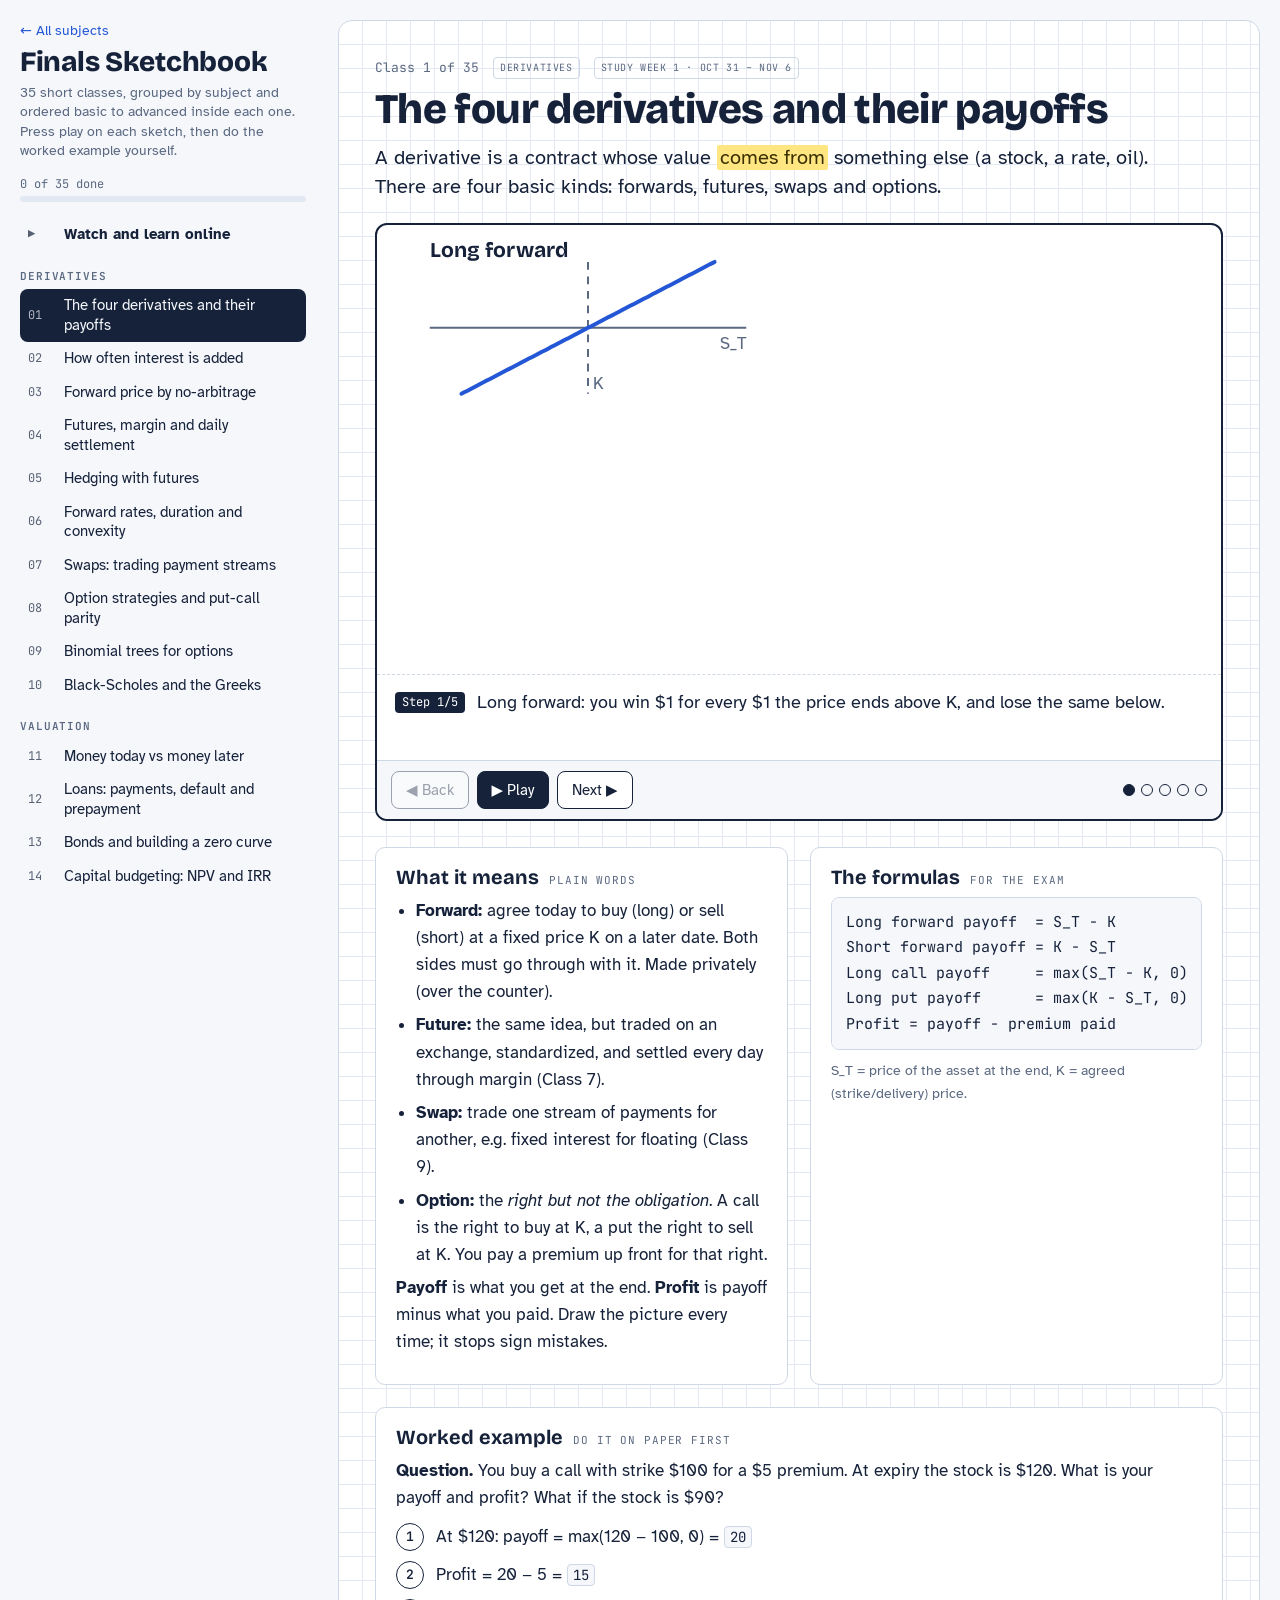
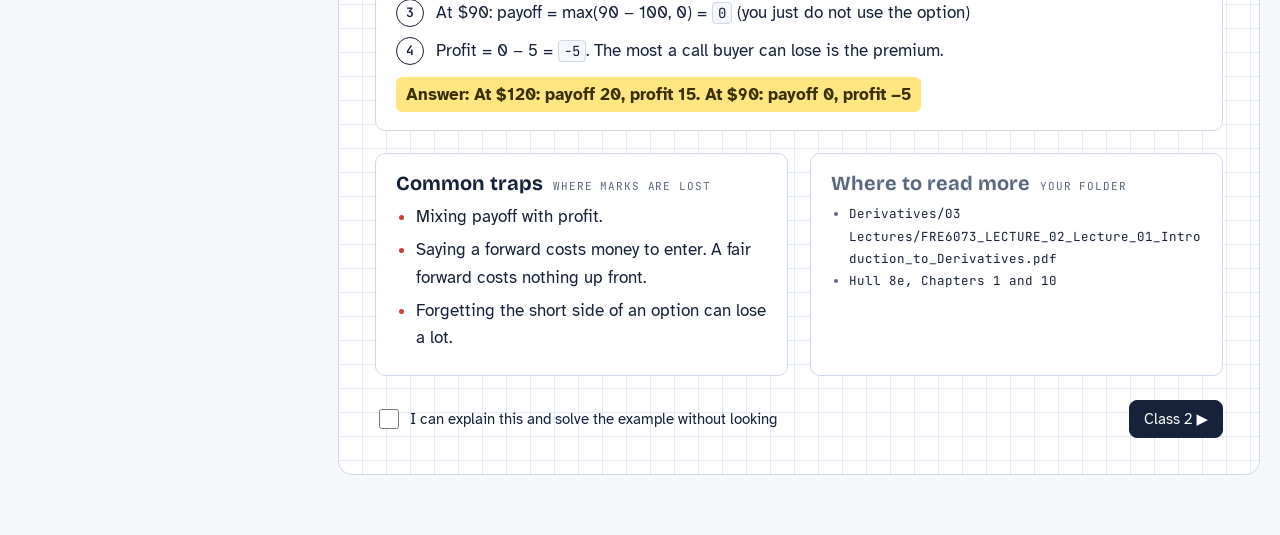
==== all.html @ b347f6ec "Finals Sketchbook study app: 4 subjects, 35 visual classes, PWA, PDFs" ====
<!doctype html>
<html lang="en">
<head>
<meta charset="utf-8">
<meta name="viewport" content="width=device-width, initial-scale=1, viewport-fit=cover">
<meta name="theme-color" content="#16223a">
<link rel="manifest" href="manifest.webmanifest">
<link rel="icon" href="icons/icon-192.png">
<link rel="apple-touch-icon" href="icons/icon-192.png">
<style>:root{color-scheme:light;padding-top:env(safe-area-inset-top,0px);padding-bottom:env(safe-area-inset-bottom,0px)}body{margin:0;font:14px system-ui,sans-serif}img{max-width:100%}[hidden]{display:none!important}</style>
<title>Finals Sketchbook</title>
<meta name="claude:viewport-fit-sides" content="cover">
</head>
<body>
<link rel="preconnect" href="https://fonts.googleapis.com">
<link rel="stylesheet" href="https://fonts.googleapis.com/css2?family=Atkinson+Hyperlegible:ital,wght@0,400;0,700;1,400&family=Bricolage+Grotesque:opsz,wght@12..96,500;12..96,700;12..96,800&family=JetBrains+Mono:wght@400;600&display=swap">
<style>
/* Layout: a study notebook. Class list on the left like tabs, one class per page on graph paper, sketch player at the top. */
:root{
  --paper:#f5f7fb; --sheet:#ffffff; --grid:#e3e9f2; --ink:#16223a; --mut:#5a6880;
  --blue:#2457d6; --pen:#cf3f35; --green:#1d8656; --hl:#ffe680; --hl-ink:#3a2f00; --line:#cfd8e6;
  --display:"Bricolage Grotesque", "Segoe UI", system-ui, sans-serif;
  --body:"Atkinson Hyperlegible", "Segoe UI", system-ui, sans-serif;
  --mono:"JetBrains Mono", ui-monospace, Menlo, Consolas, monospace;
}
@media (prefers-color-scheme: dark){:root:not([data-theme="light"]){
  --paper:#0f1622; --sheet:#151e2d; --grid:#1d2839; --ink:#e7edf6; --mut:#97a5bb;
  --blue:#7ea7ff; --pen:#ff7b6f; --green:#4fc78d; --hl:#5c4d0f; --hl-ink:#fff0b0; --line:#2a3850; color-scheme:dark}}
:root[data-theme="dark"]{
  --paper:#0f1622; --sheet:#151e2d; --grid:#1d2839; --ink:#e7edf6; --mut:#97a5bb;
  --blue:#7ea7ff; --pen:#ff7b6f; --green:#4fc78d; --hl:#5c4d0f; --hl-ink:#fff0b0; --line:#2a3850; color-scheme:dark}
*{box-sizing:border-box}
body{background:var(--paper);color:var(--ink);font-family:var(--body);font-size:17px;line-height:1.6;
  padding-left:max(16px, env(safe-area-inset-left, 0px));padding-right:max(16px, env(safe-area-inset-right, 0px));padding-block:20px 60px}
.wrap{max-width:1240px;margin:0 auto;display:grid;grid-template-columns:290px minmax(0,1fr);gap:28px;align-items:start}
h1,h2,h3{font-family:var(--display);text-wrap:balance;line-height:1.15;margin:0}
.side{position:sticky;top:calc(env(safe-area-inset-top, 0px) + 16px);max-height:calc(100vh - 32px);overflow:auto;padding-right:4px}
.brand{display:flex;flex-direction:column;gap:4px;margin-bottom:14px}
.brand h1{font-size:28px;font-weight:800;letter-spacing:-.01em}
.brand p{margin:0;color:var(--mut);font-size:14px;line-height:1.4}
.prog{font-family:var(--mono);font-size:12px;color:var(--mut);margin:8px 0 2px}
.bar{height:6px;background:var(--grid);border-radius:3px;overflow:hidden}.bar i{display:block;height:100%;background:var(--green);width:0;transition:width .4s}
.wk{margin-top:16px}
.wk h4{font-family:var(--mono);font-size:11px;letter-spacing:.08em;text-transform:uppercase;color:var(--mut);margin:0 0 4px;font-weight:600}
.cl{display:grid;grid-template-columns:28px 1fr auto;gap:8px;align-items:center;width:100%;text-align:left;border:0;background:none;color:var(--ink);
  font:inherit;font-size:15px;line-height:1.3;padding:7px 8px;border-radius:8px;cursor:pointer}
.cl:hover{background:var(--grid)}
a.cl{text-decoration:none}
.cl[aria-current="true"]{background:var(--ink);color:var(--paper)}
.cl .n{font-family:var(--mono);font-size:12px;opacity:.7}
.cl .ok{font-size:13px;color:var(--green)}
.cl[aria-current="true"] .ok{color:var(--paper)}
.tag{font-family:var(--mono);font-size:10px;letter-spacing:.06em;text-transform:uppercase;padding:2px 6px;border-radius:4px;border:1px solid var(--line);color:var(--mut);white-space:nowrap}
.mobile-pick{display:none}
main{min-width:0}
.sheet{background:var(--sheet);border:1px solid var(--line);border-radius:14px;padding:clamp(18px,3vw,36px);
  background-image:linear-gradient(var(--grid) 1px,transparent 1px),linear-gradient(90deg,var(--grid) 1px,transparent 1px);background-size:24px 24px;background-position:-1px -1px}
.head{display:flex;flex-wrap:wrap;gap:8px 14px;align-items:center;margin-bottom:6px}
.head .num{font-family:var(--mono);font-size:13px;color:var(--mut)}
.title{font-size:clamp(28px,4vw,42px);font-weight:800;letter-spacing:-.015em;margin:4px 0 10px}
.oneline{font-size:20px;line-height:1.45;max-width:62ch;margin:0 0 22px}
.oneline mark,.plain mark{background:var(--hl);color:var(--hl-ink);padding:0 3px;border-radius:2px}
/* player */
.player{background:var(--sheet);border:2px solid var(--ink);border-radius:12px;overflow:hidden}
.stage{overflow-x:auto}
.stage svg{display:block;width:100%;min-width:520px;height:auto}
.cap{border-top:1px dashed var(--line);padding:14px 18px;min-height:86px;font-size:18px;line-height:1.45;display:flex;gap:12px;align-items:flex-start}
.cap .k{font-family:var(--mono);font-size:12px;background:var(--ink);color:var(--sheet);border-radius:4px;padding:2px 7px;margin-top:3px;white-space:nowrap}
.ctrl{display:flex;flex-wrap:wrap;gap:8px;align-items:center;padding:10px 14px;border-top:1px solid var(--line);background:var(--paper)}
.btn{font:inherit;font-size:15px;border:1.5px solid var(--ink);background:var(--sheet);color:var(--ink);border-radius:8px;padding:6px 14px;cursor:pointer}
.btn.primary{background:var(--ink);color:var(--sheet)}
.btn:focus-visible,.cl:focus-visible,input:focus-visible,select:focus-visible{outline:3px solid var(--blue);outline-offset:2px}
.btn:disabled{opacity:.4;cursor:default}
.dots{display:flex;gap:6px;margin-left:auto}
.dots button{width:12px;height:12px;border-radius:50%;border:1.5px solid var(--ink);background:transparent;padding:0;cursor:pointer}
.dots button.on{background:var(--ink)}
/* sections */
.grid2{display:grid;grid-template-columns:repeat(2,minmax(0,1fr));gap:22px;margin-top:26px}
section.blk{background:var(--sheet);border:1px solid var(--line);border-radius:10px;padding:18px 20px;min-width:0}
section.blk.wide{grid-column:1/-1}
section.blk h3{font-size:20px;margin-bottom:8px;display:flex;gap:10px;align-items:baseline}
section.blk h3 small{font-family:var(--mono);font-size:11px;letter-spacing:.08em;text-transform:uppercase;color:var(--mut);font-weight:400}
.plain p{margin:0 0 10px;max-width:65ch}
.plain ul{margin:0;padding-left:20px}.plain li{margin-bottom:6px}
.formula{font-family:var(--mono);font-size:15px;background:var(--paper);border:1px solid var(--line);border-radius:8px;padding:12px 14px;overflow-x:auto;white-space:pre;line-height:1.7;margin:6px 0 10px}
.legend{font-size:14px;color:var(--mut);margin:0}
ol.steps{margin:0;padding-left:0;list-style:none;counter-reset:s;display:flex;flex-direction:column;gap:10px}
ol.steps li{counter-increment:s;display:grid;grid-template-columns:30px minmax(0,1fr);gap:10px}
ol.steps li::before{content:counter(s);font-family:var(--mono);font-size:13px;font-weight:600;width:26px;height:26px;border-radius:50%;border:1.5px solid var(--ink);display:grid;place-items:center}
ol.steps code,.plain code{font-family:var(--mono);font-size:14px;background:var(--paper);padding:1px 5px;border-radius:4px;border:1px solid var(--line);overflow-wrap:anywhere}
.answer{margin-top:12px;font-weight:700;background:var(--hl);color:var(--hl-ink);display:inline-block;padding:4px 10px;border-radius:6px}
.traps li::marker{color:var(--pen)}
.calc{display:grid;grid-template-columns:repeat(auto-fit,minmax(130px,1fr));gap:10px;margin-bottom:12px}
.calc label{display:flex;flex-direction:column;font-size:13px;color:var(--mut);gap:3px}
.calc input,.calc select{font:inherit;font-family:var(--mono);font-size:15px;padding:6px 8px;border:1.5px solid var(--line);border-radius:6px;background:var(--paper);color:var(--ink);width:100%}
.out{font-family:var(--mono);font-size:15px;background:var(--paper);border:1px dashed var(--ink);border-radius:8px;padding:12px 14px;line-height:1.7;overflow-x:auto}
.out b{color:var(--blue)}
.files{font-size:14px;color:var(--mut)}
.files code{font-family:var(--mono);font-size:12.5px;color:var(--ink);overflow-wrap:anywhere}
.foot{display:flex;flex-wrap:wrap;gap:10px;justify-content:space-between;margin-top:24px}
.donebox{display:flex;align-items:center;gap:8px;font-size:15px}
.donebox input{width:20px;height:20px;accent-color:var(--green)}
.note{font-size:14px;color:var(--mut);border-left:3px solid var(--pen);padding-left:10px;margin:14px 0 0}
/* svg */
svg text{font-family:var(--body);fill:var(--ink);font-size:15px}
svg .tm{fill:var(--mut);font-size:13px}
svg .tp{fill:var(--pen)} svg .tb{fill:var(--blue)} svg .tg{fill:var(--green)}
svg .big{font-family:var(--display);font-weight:700;font-size:22px}
svg .mono{font-family:var(--mono);font-size:13px}
svg .s{fill:none;stroke:var(--ink);stroke-width:2;stroke-linecap:round;stroke-linejoin:round}
svg .sm{fill:none;stroke:var(--mut);stroke-width:1.5}
svg .sb{fill:none;stroke:var(--blue);stroke-width:3;stroke-linecap:round;stroke-linejoin:round}
svg .sp{fill:none;stroke:var(--pen);stroke-width:3;stroke-linecap:round;stroke-linejoin:round}
svg .sg{fill:none;stroke:var(--green);stroke-width:3;stroke-linecap:round;stroke-linejoin:round}
svg .dash{stroke-dasharray:6 5}
svg .fb{fill:var(--blue);stroke:none} svg .fp{fill:var(--pen);stroke:none} svg .fg{fill:var(--green);stroke:none}
svg .fh{fill:var(--hl);stroke:none} svg .fs{fill:var(--sheet);stroke:var(--ink);stroke-width:2}
svg .fsoftb{fill:var(--blue);opacity:.16} svg .fsoftp{fill:var(--pen);opacity:.2} svg .fsoftg{fill:var(--green);opacity:.18}
svg .fm{fill:var(--mut);stroke:none}
svg .pop{animation:pop .6s ease-out both}
svg path.pop.draw{animation:draw 1.1s ease-out both;stroke-dasharray:1;stroke-dashoffset:0}
@keyframes pop{from{opacity:0;transform:translateY(6px)}to{opacity:1;transform:none}}
@keyframes draw{from{stroke-dashoffset:1}to{stroke-dashoffset:0}}
@media (prefers-reduced-motion: reduce){svg .pop,svg path.pop.draw{animation:none}}
@media (max-width:900px){
  .wrap{grid-template-columns:minmax(0,1fr)}
  .side{position:static;max-height:none}
  .side .wk{display:none}
  .mobile-pick{display:block;margin-top:10px}
  .mobile-pick select{width:100%;font:inherit;padding:8px;border-radius:8px;border:1.5px solid var(--ink);background:var(--sheet);color:var(--ink)}
  .grid2{grid-template-columns:minmax(0,1fr)}
  .cap{font-size:16px}
}
</style>

<div class="wrap">
  <aside class="side">
    <div class="brand"><a href="./" style="font-size:14px;color:var(--blue);text-decoration:none">← All subjects</a>
      <h1>Finals Sketchbook</h1>
      <p>35 short classes, grouped by subject and ordered basic to advanced inside each one. Press play on each sketch, then do the worked example yourself.</p>
    </div>
    <div class="prog" id="progtxt">0 of 35 done</div>
    <div class="bar"><i id="progbar"></i></div>
    <div class="mobile-pick"><label for="pick" class="tm" style="font-size:13px;color:var(--mut)">Jump to a class</label><select id="pick"></select></div>
    <nav id="nav"></nav>
  </aside>
  <main><div class="sheet" id="sheet"></div></main>
</div>

<script>
/* ---------- tiny svg toolkit ---------- */
const T=(x,y,s,c='',a='')=>`<text x="${x}" y="${y}" class="${c}" ${a}>${s}</text>`;
const L=(x1,y1,x2,y2,c='s')=>`<line x1="${x1}" y1="${y1}" x2="${x2}" y2="${y2}" class="${c}"/>`;
const R=(x,y,w,h,c='fs',rx=6)=>`<rect x="${x}" y="${y}" width="${w}" height="${h}" rx="${rx}" class="${c}"/>`;
const C=(x,y,r,c='fs')=>`<circle cx="${x}" cy="${y}" r="${r}" class="${c}"/>`;
const P=(d,c='s',draw=true)=>{draw=draw&&!c.includes('dash');return `<path d="${d}" class="${c}${draw?' draw':''}"${draw?' pathLength="1"':''}/>`};
const AR=(x1,y1,x2,y2,c='s')=>{const a=Math.atan2(y2-y1,x2-x1),h=10;
  return `<g>${L(x1,y1,x2,y2,c)}<path d="M${x2},${y2} L${x2-h*Math.cos(a-0.45)},${y2-h*Math.sin(a-0.45)} M${x2},${y2} L${x2-h*Math.cos(a+0.45)},${y2-h*Math.sin(a+0.45)}" class="${c}"/></g>`};
function F(x,y,w,h,x0,x1,y0,y1){return{x,y,w,h,x0,x1,y0,y1,sx:v=>x+(v-x0)/(x1-x0)*w,sy:v=>y+h-(v-y0)/(y1-y0)*h}}
function fp(f,fn,a,b,n=90){let d='';for(let i=0;i<=n;i++){const v=a+(b-a)*i/n,yv=fn(v);d+=(i?'L':'M')+f.sx(v).toFixed(1)+','+f.sy(yv).toFixed(1)}return d}
function axes(f,xl,yl,xt=[],yt=[],fmtx=v=>v,fmty=v=>v){let s=L(f.x,f.y+f.h,f.x+f.w,f.y+f.h,'sm')+L(f.x,f.y,f.x,f.y+f.h,'sm');
  xt.forEach(v=>{s+=L(f.sx(v),f.y+f.h,f.sx(v),f.y+f.h+5,'sm')+T(f.sx(v),f.y+f.h+20,fmtx(v),'tm','text-anchor="middle"')});
  yt.forEach(v=>{s+=L(f.x-5,f.sy(v),f.x,f.sy(v),'sm')+T(f.x-8,f.sy(v)+4,fmty(v),'tm','text-anchor="end"')});
  s+=T(f.x+f.w,f.y+f.h+38,xl,'tm','text-anchor="end"')+T(f.x,f.y-10,yl,'tm');return s}
function rng(seed){return()=>{seed=(seed*16807)%2147483647;return(seed-1)/2147483646}}
function gauss(r){let u=0,v=0;while(!u)u=r();v=r();return Math.sqrt(-2*Math.log(u))*Math.cos(2*Math.PI*v)}
const erf=x=>{const s=Math.sign(x);x=Math.abs(x);const t=1/(1+0.3275911*x);const y=1-(((((1.061405429*t-1.453152027)*t)+1.421413741)*t-0.284496736)*t+0.254829592)*t*Math.exp(-x*x);return s*y};
const Nc=x=>0.5*(1+erf(x/Math.SQRT2)), npdf=x=>Math.exp(-x*x/2)/Math.sqrt(2*Math.PI);
const f2=v=>Number(v).toLocaleString('en-US',{minimumFractionDigits:2,maximumFractionDigits:2});
const f4=v=>Number(v).toFixed(4);
function bsm(S,K,r,s,t){const d1=(Math.log(S/K)+(r+s*s/2)*t)/(s*Math.sqrt(t)),d2=d1-s*Math.sqrt(t);return{d1,d2,c:S*Nc(d1)-K*Math.exp(-r*t)*Nc(d2),p:K*Math.exp(-r*t)*Nc(-d2)-S*Nc(-d1)}}

/* ---------- the classes ---------- */
const W='0 0 640 340';
const RAW=[
/* ===== WEEK 1 ===== */
{wk:'Week 1 · Oct 31 – Nov 6',tag:'Valuation',title:'Money today vs money later',
 one:'A dollar later is worth <mark>less</mark> than a dollar today, because today\'s dollar could sit in a bank and grow. Present value (PV) just undoes that growth.',
 plain:`<p>Think of the bank as a time machine for money. Put $V<sub>0</sub> in at 5% and next year you get $V<sub>0</sub> × 1.05. Present value runs the machine backwards: divide instead of multiply.</p>
 <ul><li><b>Future value (FV):</b> what money grows into. Multiply by (1 + r) each year.</li>
 <li><b>Present value (PV):</b> what future money is worth today. Divide by (1 + r) each year.</li>
 <li><b>Discount factor:</b> the number you multiply a future cash flow by to get its PV. For 3 years at 5% it's 1/1.05³ = 0.8638.</li>
 <li><b>Annuity:</b> the same payment every period. <b>Perpetuity:</b> the same payment forever, PV = C / r.</li>
 <li>Prof. Shimko's point ("PV fails"): PV only works cleanly when you know the cash flows and the right rate. Risky cash flows need a risk adjustment, which later classes cover.</li></ul>`,
 formula:'PV = CF / (1 + r)^t\nPerpetuity:  PV = C / r\nAnnuity:     PV = C × [1 − (1+r)^(−n)] / r',
 legend:'CF = cash flow, r = rate per period, t = number of periods, C = repeating payment.',
 ex:{q:'You will get $100 in 3 years. The bank pays 5% a year. What is it worth today?',
  steps:['Write the formula: <code>PV = 100 / 1.05^3</code>','Work out 1.05³ = 1.05 × 1.05 × 1.05 = <code>1.157625</code>','Divide: <code>100 / 1.157625 = 86.38</code>','Check by going forward: 86.38 × 1.157625 = 100. It works.'],
  a:'PV = $86.38'},
 traps:['Using an annual rate with monthly cash flows. Match the rate to the period (6% a year = 0.5% a month).','Mixing up multiply (future) and divide (present).','Forgetting that a perpetuity\'s first payment comes one period from now, not today.'],
 files:['Valuation/03 Lectures/FRE6103_LECTURE_01_Lecture_1_Present_Value_Fails.pdf','Valuation/02 Books and Readings/FRE6103_BOOK_03_Valuation_Principles_Ch_1_2.pdf'],
 calc:{inputs:[['fv','Future cash flow ($)',100],['r','Rate per period (%)',5],['n','Periods',3]],
  run:v=>{const df=1/Math.pow(1+v.r/100,v.n);return `Discount factor = 1 / ${(1+v.r/100).toFixed(4)}^${v.n} = <b>${f4(df)}</b><br>PV = ${f2(v.fv)} × ${f4(df)} = <b>$${f2(v.fv*df)}</b>`}},
 sketch:{caps:['This is a timeline. Today is year 0. Someone promises you $100 at year 3.','Move the $100 back one year: divide by 1.05. It shrinks to $95.24.','Back one more year: divide by 1.05 again. Now $90.70.','Back to today: $86.38. That is the present value. Smaller coin, same "worth".','Shortcut: do all three divides at once. PV = 100 ÷ 1.05³ = 86.38.'],
  draw:()=>{const xs=[80,240,400,560],vals=[86.38,90.70,95.24,100],y=200;let it=[[0,L(50,y,600,y,'s')]];
   xs.forEach((x,i)=>it.push([0,L(x,y-8,x,y+8,'s')+T(x,y+32,'Year '+i,'tm','text-anchor="middle"')]));
   const coin=(i,c)=>C(xs[i],y-60,18+vals[i]*0.18,c)+T(xs[i],y-55,'$'+vals[i].toFixed(2),'mono','text-anchor="middle"');
   it.push([0,coin(3,'fh')+T(560,80,'promised','tm','text-anchor="middle"')]);
   [[1,3,2],[2,2,1],[3,1,0]].forEach(([s,a,b])=>it.push([s,AR(xs[a]-40,y-110,xs[b]+40,y-110,'sp')+T((xs[a]+xs[b])/2,y-120,'÷ 1.05','tp','text-anchor="middle"')+coin(b,s===3?'fh':'fs')]));
   it.push([3,T(80,y+60,'Present value','tb big','text-anchor="middle"')]);
   it.push([4,R(170,268,300,44,'fh')+T(320,297,'PV = 100 ÷ 1.05³ = 86.38','big','text-anchor="middle"')]);return it}}},

{wk:'Week 1 · Oct 31 – Nov 6',tag:'Derivatives',title:'How often interest is added',
 one:'"10% a year" can mean different amounts of money depending on <mark>how often</mark> interest is added. Continuous compounding is the limit where it is added every instant.',
 plain:`<p>If the bank adds interest twice a year, you earn interest on your interest sooner, so you end up with a bit more. Same headline rate, different result. That is why every rate needs a <b>compounding frequency</b> attached.</p>
 <ul><li><b>m times a year:</b> grow by (1 + R/m) each piece, m pieces a year.</li>
 <li><b>Continuous:</b> grow by e<sup>Rt</sup>. Derivatives math (forwards, Black-Scholes) almost always uses this.</li>
 <li><b>Converting:</b> two rates are "the same" if they grow $1 to the same amount in one year.</li></ul>`,
 formula:'Compounded m times:  FV = A × (1 + R/m)^(m·t)\nContinuous:          FV = A × e^(R·t)\nConvert m → cont:    Rc = m × ln(1 + Rm/m)\nConvert cont → m:    Rm = m × (e^(Rc/m) − 1)',
 legend:'A = amount, R = annual rate, m = times per year, t = years, ln = natural log.',
 ex:{q:'You have 10% a year compounded twice a year. What is the continuously compounded rate?',
  steps:['Each half year you grow by 1 + 0.10/2 = <code>1.05</code>','Use the convert rule: <code>Rc = 2 × ln(1.05)</code>','ln(1.05) = 0.04879, times 2 = <code>0.09758</code>','Check: e^0.09758 = 1.1025, and 1.05² = 1.1025. Same growth.'],
  a:'Rc = 9.758% continuous'},
 traps:['Plugging a semiannual rate into e^(rT) without converting it.','Using t in months when the rate is per year.','Thinking a higher m changes the headline rate. It only changes how much you actually earn.'],
 files:['Derivatives/03 Lectures/FRE6073_LECTURE_05_Lecture_04_Interest_Rates.pptx','Hull 8e, Chapter 4 (Interest Rates)'],
 calc:{inputs:[['r','Annual rate (%)',10],['m','Times per year',2]],
  run:v=>{const R=v.r/100,rc=v.m*Math.log(1+R/v.m);return `$100 after 1 year = 100 × (1 + ${R}/${v.m})^${v.m} = <b>$${f2(100*Math.pow(1+R/v.m,v.m))}</b><br>Same as continuous rate Rc = ${v.m} × ln(1 + ${(R/v.m).toFixed(4)}) = <b>${(rc*100).toFixed(3)}%</b>`}},
 sketch:{caps:['$100 at 10% a year. Added once a year, it jumps to $110 at the end.','Added twice a year: $105 after 6 months, then 5% on $105 gives $110.25.','Monthly: 12 tiny jumps. You end at $110.47.','Continuous: a smooth curve, interest every instant. You end at $110.52.','The more often you compound, the more you get, but it levels off at e^0.10.'],
  draw:()=>{const f=F(80,40,380,220,0,1,99,111);let it=[[0,axes(f,'time (years)','$ value',[0,0.25,0.5,0.75,1],[100,104,108,111])]];
   const stair=m=>{let d=`M${f.sx(0)},${f.sy(100)}`,v=100;for(let k=1;k<=m;k++){d+=`L${f.sx(k/m)},${f.sy(v)}`;v*=1+0.1/m;d+=`L${f.sx(k/m)},${f.sy(v)}`}return d};
   it.push([0,P(stair(1),'s')+T(f.sx(1)+8,f.sy(110)+5,'$110.00 (yearly)','mono')]);
   it.push([1,P(stair(2),'sg')+T(f.sx(0.5)+6,f.sy(105)-8,'$105','tg mono')]);
   it.push([2,P(stair(12),'sp')]);
   it.push([3,P(fp(f,t=>100*Math.exp(0.1*t),0,1),'sb')+T(f.sx(1)+8,f.sy(110.52)-14,'$110.52 (continuous)','tb mono')]);
   it.push([4,R(110,70,290,40,'fh')+T(255,96,'limit = 100 × e^0.10','big','text-anchor="middle"')]);return it}}},

{wk:'Week 1 · Oct 31 – Nov 6',tag:'Valuation',title:'Loans: payments, default and prepayment',
 one:'A loan payment is split into <mark>interest first</mark>, then the rest pays down what you owe. A pool of loans also loses money to people who default or pay off early.',
 plain:`<p>This is the lecture's own example: borrow $5,000 for 24 months at 6% a year. Every month you pay the same amount. Early on most of it is interest, later most of it is principal, because the balance (and so the interest) keeps shrinking.</p>
 <ul><li><b>Amortization:</b> paying the loan down to zero with equal payments.</li>
 <li><b>Borrower's view:</b> what does it cost me? <b>Lender's view:</b> what cash do I actually get back?</li>
 <li><b>Default:</b> some borrowers stop paying. In the course model, a fixed share of the remaining pool defaults each month (0.5% in Mini Project 1).</li>
 <li><b>Prepayment:</b> some borrowers pay everything early (1% a month in the project). The lender gets cash sooner but loses future interest.</li></ul>`,
 formula:'Payment:   PMT = B × i / [1 − (1+i)^(−n)]\nEach month: interest = balance × i\n            principal paid = PMT − interest\n            new balance = balance − principal paid\nPool left after k months ≈ (1 − d − p)^k',
 legend:'B = amount borrowed, i = monthly rate (6%/12 = 0.5%), n = number of months, d = monthly default share, p = monthly prepay share.',
 ex:{q:'Borrow $5,000 for 24 months at 6% a year. What is the payment, and what happens in month 1?',
  steps:['Monthly rate i = 6% / 12 = <code>0.005</code>','PMT = 5000 × 0.005 / (1 − 1.005^(−24)) = <code>$221.60</code> (Excel: PMT(0.06/12,24,−5000))','Month 1 interest = 5000 × 0.005 = <code>$25.00</code>','Principal paid = 221.60 − 25.00 = <code>$196.60</code>, new balance = <code>$4,803.40</code>'],
  a:'Payment $221.60; balance after month 1 is $4,803.40'},
 traps:['Using 6% instead of 0.5% for the month.','Forgetting interest is paid before principal.','In the pool model, default and prepayment both shrink the balance, but only default loses money.'],
 files:['Valuation/03 Lectures/FRE6103_LECTURE_03_Lecture_2A_Loans_with_exponential_default_risk.pdf','Valuation/07 Earlier Midterm Materials/FRE6103_REVIEW_02_Mini_Project_1_Two_Sides_of_a_Loan_Instructions.txt'],
 calc:{inputs:[['b','Amount borrowed ($)',5000],['r','Annual rate (%)',6],['n','Months',24]],
  run:v=>{const i=v.r/1200,p=v.b*i/(1-Math.pow(1+i,-v.n)),int=v.b*i;return `Monthly rate = ${(i*100).toFixed(4)}%<br>Payment = <b>$${f2(p)}</b><br>Month 1: interest $${f2(int)}, principal $${f2(p-int)}, balance <b>$${f2(v.b-p+int)}</b><br>Total paid = $${f2(p*v.n)}, so total interest = $${f2(p*v.n-v.b)}`}},
 sketch:{caps:['You borrow $5,000. That tall bar is what you owe at month 0.','Each month you pay $221.60. Red part = interest, blue part = paying down the loan.','Over 24 months the balance falls to zero.','Notice the red part shrinks and the blue part grows: less balance means less interest.','For a lender with a pool of loans, defaults and prepayments make the pool (dashed) shrink faster.'],
  draw:()=>{const i=0.005,p=221.603;let bal=[5000];for(let k=1;k<=24;k++)bal.push(bal[k-1]*(1+i)-p);
   const f=F(70,30,520,160,-0.5,24.5,0,5000),g=F(70,230,520,70,-0.5,24.5,0,230);
   let it=[[0,axes(f,'','balance owed',[],[0,2500,5000],0,v=>'$'+v)+R(f.sx(0)-8,f.sy(5000),16,f.sy(0)-f.sy(5000),'fb',2)]];
   it.push([1,T(g.x,g.y-8,'each payment: interest vs principal','tm')]);
   let pay1='';{const int=5000*i;pay1=R(g.sx(1)-7,g.sy(p),14,g.sy(p-int)-g.sy(p),'fp',1)+R(g.sx(1)-7,g.sy(p-int),14,g.sy(0)-g.sy(p-int),'fb',1)}
   it.push([1,pay1+T(g.x+g.w,g.y-8,'month 1: $25 interest + $196.60 principal','mono','text-anchor="end"')]);
   let bars='',pays='';for(let k=1;k<=24;k++){const b=Math.max(bal[k],0);bars+=R(f.sx(k)-8,f.sy(b),16,f.sy(0)-f.sy(b),'fb',2);
    if(k>1){const int=bal[k-1]*i;pays+=R(g.sx(k)-7,g.sy(p),14,g.sy(p-int)-g.sy(p),'fp',1)+R(g.sx(k)-7,g.sy(p-int),14,g.sy(0)-g.sy(p-int),'fb',1)}}
   it.push([2,bars]);it.push([3,pays]);
   let d='';let pool=5000;for(let k=0;k<=24;k++){const v=Math.max(bal[k],0)*Math.pow(1-0.015,k);d+=(k?'L':'M')+f.sx(k)+','+f.sy(v)}
   it.push([4,P(d,'sp dash')+T(f.x+f.w,f.y-10,'dashed: pool after 0.5% default + 1% prepay a month','tp mono','text-anchor="end"')]);return it}}},

{wk:'Week 1 · Oct 31 – Nov 6',tag:'Valuation + Derivatives',title:'Bonds and building a zero curve',
 one:'A zero-coupon bond pays one amount at one date, so its price tells you <mark>today\'s value of $1 at that date</mark>. Bootstrapping peels these discount factors out of coupon bonds one date at a time.',
 plain:`<p>A coupon bond is just a bundle of little zero-coupon bonds, one for each payment. If you already know the discount factor for the early dates, you can subtract those pieces from the bond price. What's left must be the value of the last payment, which gives you the next discount factor. Repeat. That is <b>bootstrapping</b>.</p>
 <ul><li><b>Discount factor Z(t):</b> price today of $1 paid at time t.</li>
 <li><b>Zero rate:</b> the rate that matches Z(t). Continuous: r = −ln Z(t) / t.</li>
 <li><b>Zero curve / term structure:</b> zero rates plotted against maturity. Mini Project 2 builds this from Treasury data.</li></ul>`,
 formula:'Bond price = Σ CF(t) × Z(t)\nZ(t) = e^(−r·t)      →   r = −ln Z(t) / t\nBootstrap last date:  Z(T) = (Price − Σ earlier CF × Z) / CF(T)',
 legend:'CF(t) = cash flow at time t, Z(t) = discount factor, r = zero rate (continuous).',
 ex:{q:'A 6-month zero sells at $98 per $100. A 1-year bond with a 4% coupon paid twice a year ($2 every 6 months) sells at $99. Find Z(0.5) and Z(1).',
  steps:['Zero bond: <code>Z(0.5) = 98 / 100 = 0.98</code>','The 1-year bond pays $2 at 0.5 years and $102 at 1 year.','Value of the first coupon: <code>2 × 0.98 = 1.96</code>','What is left: <code>99 − 1.96 = 97.04 = 102 × Z(1)</code>, so <code>Z(1) = 0.9514</code>','Zero rates: −ln(0.98)/0.5 = <code>4.04%</code>, −ln(0.9514)/1 = <code>4.98%</code>'],
  a:'Z(0.5) = 0.98, Z(1) = 0.9514; zero rates 4.04% and 4.98%'},
 traps:['Forgetting the final payment includes the coupon (102, not 100).','Using the annual coupon (4) instead of the half-year coupon (2).','Mixing continuous and annual zero rates.'],
 files:['Valuation/03 Lectures/FRE6103_LECTURE_04_Lecture_2B_Bonds_and_rates.pdf','Valuation/04 Spreadsheets and Data/FRE6103_DATA_08_Treasury_data_090426.xlsx','Derivatives/03 Lectures/FRE6073_LECTURE_05_Lecture_04_Interest_Rates.pptx'],
 sketch:{caps:['Start with the easy one. A 6-month zero costs $98 for $100. So $1 in 6 months is worth $0.98 today.','Next, a 1-year coupon bond costing $99. It pays $2 at 6 months and $102 at 1 year.','We already know how to value the $2: 2 × 0.98 = $1.96.','The rest of the price must be the $102: 99 − 1.96 = 97.04. So Z(1) = 97.04 / 102 = 0.9514.','Turn each Z into a rate and plot. That is your zero curve.'],
  draw:()=>{const x0=80,x1=300,x2=520,y=170;let it=[[0,L(50,y,600,y,'s')+[['now',x0],['0.5 yr',x1],['1 yr',x2]].map(([t,x])=>L(x,y-6,x,y+6,'s')+T(x,y+26,t,'tm','text-anchor="middle"')).join('')]];
   it.push([0,R(x1-24,y-100,48,100,'fb',3)+T(x1,y-108,'$100','mono','text-anchor="middle"')+T(x0,y-60,'pay $98','mono tp','text-anchor="middle"')+AR(x1-30,y-50,x0+40,y-50,'sp')+T(x0,y-34,'Z(0.5)=0.98','mono','text-anchor="middle"')]);
   it.push([1,R(x1+30,y-6,26,6,'fg',1)+T(x1+43,y-14,'$2','tg mono','text-anchor="middle"')+R(x2-24,y-102,48,102,'fg',3)+T(x2,y-110,'$102','tg mono','text-anchor="middle"')+T(x0,y+60,'bond costs $99','mono tg','text-anchor="middle"')]);
   it.push([2,AR(x1+30,y+40,x0+50,y+40,'sb')+T((x0+x1)/2+20,y+56,'2 × 0.98 = 1.96','tb mono','text-anchor="middle"')]);
   it.push([3,R(320,262,300,62,'fh')+T(470,286,'99 − 1.96 = 97.04 = 102 × Z(1)','mono','text-anchor="middle"')+T(470,310,'Z(1) = 0.9514','big','text-anchor="middle"')]);
   const g=F(140,80,380,180,0,1.1,3.8,5.2);it.push([4,R(30,10,580,320,'fs',8)+T(320,50,'Zero curve','big','text-anchor="middle"')+axes(g,'maturity (yrs)','zero rate',[0.5,1],[4,4.5,5],v=>v,v=>v+'%')+T(g.sx(0.5)+10,g.sy(4.04)+20,'4.04%','tp mono')+T(g.sx(1)-10,g.sy(4.98)-12,'4.98%','tp mono','text-anchor="end"')+P(`M${g.sx(0.5)},${g.sy(4.04)}L${g.sx(1)},${g.sy(4.98)}`,'sp')+C(g.sx(0.5),g.sy(4.04),4,'fp')+C(g.sx(1),g.sy(4.98),4,'fp')]);return it}}},

{wk:'Week 1 · Oct 31 – Nov 6',tag:'Derivatives',title:'The four derivatives and their payoffs',
 one:'A derivative is a contract whose value <mark>comes from</mark> something else (a stock, a rate, oil). There are four basic kinds: forwards, futures, swaps and options.',
 plain:`<ul><li><b>Forward:</b> agree today to buy (long) or sell (short) at a fixed price K on a later date. Both sides must go through with it. Made privately (over the counter).</li>
 <li><b>Future:</b> the same idea, but traded on an exchange, standardized, and settled every day through margin (Class 7).</li>
 <li><b>Swap:</b> trade one stream of payments for another, e.g. fixed interest for floating (Class 9).</li>
 <li><b>Option:</b> the <i>right but not the obligation</i>. A call is the right to buy at K, a put the right to sell at K. You pay a premium up front for that right.</li></ul>
 <p><b>Payoff</b> is what you get at the end. <b>Profit</b> is payoff minus what you paid. Draw the picture every time; it stops sign mistakes.</p>`,
 formula:'Long forward payoff  = S_T − K\nShort forward payoff = K − S_T\nLong call payoff     = max(S_T − K, 0)\nLong put payoff      = max(K − S_T, 0)\nProfit = payoff − premium paid',
 legend:'S_T = price of the asset at the end, K = agreed (strike/delivery) price.',
 ex:{q:'You buy a call with strike $100 for a $5 premium. At expiry the stock is $120. What is your payoff and profit? What if the stock is $90?',
  steps:['At $120: payoff = max(120 − 100, 0) = <code>20</code>','Profit = 20 − 5 = <code>15</code>','At $90: payoff = max(90 − 100, 0) = <code>0</code> (you just do not use the option)','Profit = 0 − 5 = <code>−5</code>. The most a call buyer can lose is the premium.'],
  a:'At $120: payoff 20, profit 15. At $90: payoff 0, profit −5'},
 traps:['Mixing payoff with profit.','Saying a forward costs money to enter. A fair forward costs nothing up front.','Forgetting the short side of an option can lose a lot.'],
 files:['Derivatives/03 Lectures/FRE6073_LECTURE_02_Lecture_01_Introduction_to_Derivatives.pdf','Hull 8e, Chapters 1 and 10'],
 sketch:{caps:['Long forward: you win $1 for every $1 the price ends above K, and lose the same below.','Short forward: the mirror image. Your gain is exactly the other side\'s loss.','Long call: you only use it if the price is above K. Dashed line = profit after paying the premium.','Long put: you profit when the price falls below K. Insurance for a stock owner.','Four shapes to remember: two straight lines, two "hockey sticks".'],
  draw:()=>{const box=(x,y)=>F(x+30,y+18,240,100,0,200,-80,80);const fs=[box(10,10),box(330,10),box(10,175),box(330,175)];
   const ttl=['Long forward','Short forward','Long call (K=100)','Long put (K=100)'];
   const fn=[s=>s-100,s=>100-s,s=>Math.max(s-100,0),s=>Math.max(100-s,0)];let it=[];
   fs.forEach((f,i)=>{it.push([i,L(f.x,f.sy(0),f.x+f.w,f.sy(0),'sm')+L(f.sx(100),f.y,f.sx(100),f.y+f.h,'sm dash')+T(f.x,f.y-4,ttl[i],'big','style="font-size:16px"')+T(f.x+f.w,f.sy(0)+16,'S_T','tm','text-anchor="end"')+T(f.sx(100)+4,f.y+f.h-4,'K','tm')+P(fp(f,s=>Math.max(-80,Math.min(80,fn[i](s))),20,180),'sb')]);
    if(i>=2)it.push([i,P(fp(f,s=>Math.max(-80,Math.min(80,fn[i](s)-12)),20,180),'sp dash')+T(f.x+f.w-4,f.y+12,'profit','tp mono','text-anchor="end"')])});
   it.push([4,R(240,150,160,30,'fh')+T(320,170,'payoff ≠ profit','mono','text-anchor="middle"')]);return it}}},

{wk:'Week 1 · Oct 31 – Nov 6',tag:'Derivatives',title:'Forward price by no-arbitrage',
 one:'The fair forward price is <mark>what it costs to buy the asset now with borrowed money and carry it</mark> to the delivery date. Any other price gives someone free money.',
 plain:`<p>Arbitrage means a riskless profit with no money down. Markets hunt it away. So: if you can borrow $40 at 5%, buy the stock, and hold it a year, it costs you $40 × e^0.05 = $42.05 to own the stock in a year. A forward to buy it in a year must also cost $42.05, otherwise you would do one and the opposite of the other.</p>
 <ul><li><b>Income</b> (dividends) makes holding the stock cheaper, so subtract its PV: F = (S − I)e<sup>rT</sup>.</li>
 <li><b>Dividend yield q</b> or a foreign interest rate r<sub>f</sub> works the same: F = S e<sup>(r−q)T</sup>.</li>
 <li><b>Forward price vs forward value:</b> a new forward is worth 0. An old one with delivery price K is worth (F<sub>0</sub> − K)e<sup>−rT</sup> to the long side.</li></ul>`,
 formula:'No income:        F0 = S0 × e^(rT)\nKnown income I:   F0 = (S0 − I) × e^(rT)\nYield q / FX:     F0 = S0 × e^((r − q)T)     (q = r_f for currency)\nValue of long:    f  = (F0 − K) × e^(−rT)',
 legend:'S0 = spot price now, r = risk-free rate (continuous), T = years, K = delivery price written in an existing contract.',
 ex:{q:'A stock is $40, pays no dividend, r = 5%, T = 1 year. (a) Fair forward price? (b) The market quotes $43. How do you make money? (c) An old contract has K = $40. What is it worth?',
  steps:['(a) F0 = 40 × e^0.05 = <code>42.05</code>','(b) $43 is too high. Sell the forward at 43, borrow $40, buy the stock.','In a year: deliver the stock, receive 43, repay the loan 42.05. Profit <code>0.95</code> with no risk.','(c) f = (42.05 − 40) × e^(−0.05) = <code>1.95</code> for the long side.'],
  a:'F0 = 42.05; arbitrage profit 0.95; old contract worth 1.95'},
 traps:['Mixing price (the K that makes value 0) and value (what an existing contract is worth).','Adding dividends instead of subtracting them.','Doing the arbitrage in the wrong direction. Forward too high means sell the forward and buy the asset.'],
 files:['Derivatives/03 Lectures/FRE6073_LECTURE_03_Lecture_02_Forward_and_Futures_Prices.pptx','Derivatives/04 Assignments and Solutions/FRE6073_SOLUTION_03_Assignment_01_Solutions.pdf'],
 calc:{inputs:[['s','Spot price S0',40],['r','Rate r (%)',5],['q','Yield q or r_f (%)',0],['t','Years T',1],['k','Old contract K',40]],
  run:v=>{const F=v.s*Math.exp((v.r-v.q)/100*v.t),f=(F-v.k)*Math.exp(-v.r/100*v.t);return `Fair forward F0 = ${v.s} × e^(${((v.r-v.q)/100).toFixed(4)} × ${v.t}) = <b>${f4(F)}</b><br>Value of old long contract = (${F.toFixed(4)} − ${v.k}) × e^(−${v.r/100} × ${v.t}) = <b>${f4(f)}</b>`}},
 sketch:{caps:['Today the stock costs $40. You can borrow at 5%.','Strategy: borrow $40 and buy the stock. Costs you nothing today.','In one year you own the stock and owe 40 × e^0.05 = $42.05.','If someone offers a forward at $43, sell it to them. Deliver the stock, get 43, repay 42.05. Free $0.95.','So the only price with no free money is F0 = $42.05.'],
  draw:()=>{let it=[[0,T(130,40,'TODAY','big','text-anchor="middle"')+T(470,40,'IN 1 YEAR','big','text-anchor="middle"')+L(320,20,320,320,'sm dash')+R(70,70,120,60,'fs')+T(130,106,'Stock $40','','text-anchor="middle"')]];
   it.push([1,R(70,170,120,60,'fs')+T(130,198,'Bank lends','','text-anchor="middle"')+T(130,218,'$40','mono','text-anchor="middle"')+AR(130,170,130,135,'sg')+T(150,155,'buy','tg mono')]);
   it.push([2,R(400,70,140,60,'fs')+T(470,106,'You hold stock','','text-anchor="middle"')+R(400,170,140,60,'fs')+T(470,198,'You owe','','text-anchor="middle"')+T(470,218,'$42.05','mono tp','text-anchor="middle"')+AR(195,200,395,200,'sp')]);
   it.push([3,R(560,110,70,70,'fh')+T(595,140,'F=$43','mono','text-anchor="middle"')+T(595,160,'+0.95','mono tg','text-anchor="middle"')+AR(545,100,575,110,'sb')]);
   it.push([4,R(170,262,300,46,'fh')+T(320,292,'F0 = 40 × e^0.05 = 42.05','big','text-anchor="middle"')]);return it}}},

{wk:'Week 1 · Oct 31 – Nov 6',tag:'Derivatives',title:'Futures, margin and daily settlement',
 one:'With futures, gains and losses are <mark>paid every day</mark> through a margin account, so nobody can build up a big unpaid loss.',
 plain:`<ul><li><b>Initial margin:</b> the deposit to open the position.</li>
 <li><b>Marking to market:</b> each day the exchange moves money between buyers and sellers based on the new futures price.</li>
 <li><b>Maintenance margin:</b> a floor. If your account drops below it you get a <b>margin call</b> and must top it back up to the <i>initial</i> margin.</li>
 <li><b>Clearing house:</b> stands between buyer and seller, so you never depend on the other trader paying. That removes most counterparty risk.</li>
 <li><b>Basis</b> = spot price − futures price. It goes to zero at delivery.</li></ul>`,
 formula:'Daily gain (long) = (F_today − F_yesterday) × contract size × number of contracts\nIf balance < maintenance → deposit (initial − balance)',
 legend:'Short positions get the opposite sign.',
 ex:{q:'You go long 2 gold futures (100 oz each) at $1,250. Initial margin $6,000 per contract, maintenance $4,500. Prices: 1,241 → 1,238 → 1,233 → 1,236. Track the account.',
  steps:['Start: 2 × 6,000 = <code>$12,000</code>. Each $1 move = 2 × 100 = $200.','Day 1: −9 × 200 = −1,800 → <code>$10,200</code>','Day 2: −3 × 200 = −600 → <code>$9,600</code>','Day 3: −5 × 200 = −1,000 → <code>$8,600</code>, below the $9,000 floor. Margin call: deposit <code>$3,400</code> to get back to $12,000.','Day 4: +3 × 200 = +600 → <code>$12,600</code>'],
  a:'Margin call of $3,400 on day 3; balance $12,600 after day 4'},
 traps:['Topping up only to the maintenance level. You go back to the initial margin.','Forgetting to multiply by contract size and number of contracts.','Thinking margin is a fee. It is your money, held as a deposit.'],
 files:['Derivatives/03 Lectures/FRE6073_LECTURE_04_Lecture_03_Futures_Markets_and_Margins.pptx','Hull 8e, Chapter 2'],
 sketch:{caps:['You open with $12,000. The dashed red line is the $9,000 maintenance floor.','Day 1: gold falls $9. You lose $1,800 that day. Balance $10,200.','Day 2: down $3 more. Balance $9,600.','Day 3: down $5. Balance $8,600 is under the floor. Margin call! Add $3,400 to get back to $12,000.','Day 4: gold rises $3. You gain $600. Balance $12,600.'],
  draw:()=>{const f=F(90,40,480,220,0,4,8000,13000);const pts=[[0,12000],[1,10200],[2,9600],[3,8600],[4,12600]];
   let it=[[0,axes(f,'day','margin account',[0,1,2,3,4],[8000,9000,10000,12000],v=>v,v=>'$'+v.toLocaleString())+L(f.x,f.sy(9000),f.x+f.w,f.sy(9000),'sp dash')+T(f.x+f.w,f.sy(9000)-6,'maintenance $9,000','tp mono','text-anchor="end"')+L(f.x,f.sy(12000),f.x+f.w,f.sy(12000),'sm dash')+T(f.x+f.w,f.sy(12000)-6,'initial $12,000','tm','text-anchor="end"')+C(f.sx(0),f.sy(12000),6,'fb')]];
   for(let k=1;k<=4;k++){let d=`M${f.sx(k-1)},${f.sy(k===4?12000:pts[k-1][1])}L${f.sx(k)},${f.sy(pts[k][1])}`;
    it.push([k,P(d,'sb')+C(f.sx(k),f.sy(pts[k][1]),6,k===3?'fp':'fb')+T(f.sx(k),f.sy(pts[k][1])+(k===4?-14:24),'$'+pts[k][1].toLocaleString(),'mono','text-anchor="middle"')])}
   it.push([3,AR(f.sx(3)+14,f.sy(8600),f.sx(3)+14,f.sy(12000)+8,'sg')+T(f.sx(3)+22,f.sy(10300),'+$3,400','tg mono')]);return it}}},

/* ===== WEEK 2 ===== */
{wk:'Week 2 · Nov 7 – 13',tag:'Derivatives + Risk',title:'Forward rates, duration and convexity',
 one:'Duration tells you <mark>how much a bond price drops when rates rise</mark>. Convexity is the correction, because the real price curve bends.',
 plain:`<p><b>Forward rate:</b> the rate for a future period that today's zero rates lock in. If 1 year pays 3% and 2 years pays 4%, the second year alone must pay 5% (continuous rates).</p>
 <p><b>Duration</b> is the weighted average time you wait for your cash, where the weights are each payment's share of the price. It is also the sensitivity: a 1% rise in yield cuts the price by about D%.</p>
 <p><b>Convexity:</b> the price-yield curve is bowed. A straight-line (duration) estimate always <i>underestimates</i> the price after a big move either way. Full repricing is the true answer; duration is the quick estimate.</p>`,
 formula:'Forward rate:   F(T1,T2) = (R2·T2 − R1·T1) / (T2 − T1)\nDuration:       D = Σ t × [CF(t)·e^(−y·t)] / B\nPrice change:   ΔB ≈ −B × D × Δy  (+ ½ × B × C × Δy²)',
 legend:'R = zero rates, y = bond yield (continuous), B = bond price, C = convexity.',
 ex:{q:'3-year bond, 10% coupon paid twice a year, yield 12% continuous (Hull\'s example). Price, duration, and the effect of a 0.1% rise in yield?',
  steps:['Cash flows: $5 at 0.5, 1, 1.5, 2, 2.5 years and $105 at 3 years.','Discount each at e^(−0.12t) and add: <code>B = 94.213</code>','Weight each time by its share of the price and add: <code>D = 2.653 years</code>','ΔB ≈ −94.213 × 2.653 × 0.001 = <code>−0.250</code>, so the price falls to about 93.963.'],
  a:'B = 94.21, D = 2.653, price drops about $0.25'},
 traps:['Using Δy = 0.1 instead of 0.001.','Forgetting the minus sign: rates up means price down.','Using duration for a large rate shock without the convexity term.'],
 files:['Derivatives/03 Lectures/FRE6073_LECTURE_06_Lecture_05_Duration_and_Swaps.pptx','Risk syllabus RMN2 (duration, convexity, term structure)'],
 sketch:{caps:['The price of the bond at each yield. It slopes down and bends (is "convex").','At today\'s yield of 12%, the price is $94.21.','Duration draws the tangent line at that point. Slope = −B × D.','The tangent is below the curve on both sides. That gap is convexity.','For a small move the line is close. For a big move, add the convexity term or reprice fully.'],
  draw:()=>{const cf=[[.5,5],[1,5],[1.5,5],[2,5],[2.5,5],[3,105]],B=y=>cf.reduce((s,[t,c])=>s+c*Math.exp(-y*t),0);
   const f=F(90,30,470,230,0.04,0.2,82,118);const b0=B(0.12),D=2.653;
   let it=[[0,axes(f,'yield','bond price',[0.06,0.12,0.18],[85,95,105],v=>(v*100).toFixed(0)+'%',v=>'$'+v)+P(fp(f,B,0.045,0.2),'sb')]];
   it.push([1,C(f.sx(0.12),f.sy(b0),7,'fp')+T(f.sx(0.12)+12,f.sy(b0)-10,'$94.21 at 12%','mono')]);
   it.push([2,P(fp(f,y=>b0-b0*D*(y-0.12),0.055,0.185,2),'sp')+T(f.sx(0.065),f.sy(b0-b0*D*(0.065-0.12))-14,'duration line','tp mono')]);
   const ff=f;let shade=`M${ff.sx(0.06)},${ff.sy(B(0.06))}`;for(let y=0.06;y<=0.18;y+=0.005)shade+=`L${ff.sx(y)},${ff.sy(B(y))}`;for(let y=0.18;y>=0.06;y-=0.005)shade+=`L${ff.sx(y)},${ff.sy(b0-b0*D*(y-0.12))}`;
   it.push([3,`<path d="${shade}Z" class="fsoftg"/>`+T(f.sx(0.165),f.sy(88),'convexity gap','tg mono')]);
   it.push([4,R(330,40,240,52,'fh')+T(450,62,'ΔB ≈ −B·D·Δy','mono','text-anchor="middle"')+T(450,82,'+ ½·B·C·Δy²','mono','text-anchor="middle"')]);return it}}},

{wk:'Week 2 · Nov 7 – 13',tag:'Derivatives',title:'Swaps: trading payment streams',
 one:'In an interest rate swap, one side <mark>pays fixed and receives floating</mark>. You value it as owning one bond and owing another.',
 plain:`<p>Company A has a floating-rate loan but wants a fixed payment. It enters a swap: pays a fixed 3% to the bank, receives the floating rate back. Only interest moves; the notional (e.g. $100m) never changes hands in an interest rate swap.</p>
 <ul><li><b>Bond view:</b> receive floating + pay fixed = long a floating bond, short a fixed bond. Value = B<sub>float</sub> − B<sub>fixed</sub>.</li>
 <li>Right after a reset, a floating bond is worth its par value (100).</li>
 <li><b>Forward view:</b> treat each future exchange as a forward rate agreement and add them up. Both views give the same answer.</li>
 <li><b>Currency swap:</b> swap interest <i>and</i> principal in two currencies. Value each leg in its own currency, convert at today\'s spot rate.</li></ul>`,
 formula:'Pay fixed, receive floating:   V = B_float − B_fixed\nB_fixed = Σ c·e^(−r_i·t_i) + L·e^(−r_n·t_n)\nB_float = L  (just after a reset)',
 legend:'L = notional, c = fixed coupon payment, r_i = zero rate for time t_i.',
 ex:{q:'$100m swap, 2 years left, you pay 3% fixed annually and receive floating (just reset). Zero rates: 1-yr 2.5%, 2-yr 3.0% (continuous). Value to you?',
  steps:['Fixed bond: 3 × e^(−0.025) + 103 × e^(−0.06)','= 2.926 + 97.001 = <code>99.928</code> ($m)','Floating bond right after reset = <code>100</code>','Value = 100 − 99.928 = <code>+0.072</code> ($m). Positive: the 3% you pay is a little below the fair swap rate for this curve (about 3.04%), so the swap is slightly in your favour.'],
  a:'Swap worth about +$72,000 to the fixed payer'},
 traps:['Getting the sign backwards. Write which side you are on first.','Forgetting the notional at the end of the fixed bond (103, not 3).','For currency swaps, converting with forward rates in the bond view. Use spot.'],
 files:['Derivatives/03 Lectures/FRE6073_LECTURE_06_Lecture_05_Duration_and_Swaps.pptx','Derivatives/04 Assignments and Solutions/FRE6073_ASSIGNMENT_05_Assignment_03.pdf'],
 sketch:{caps:['Two parties: Company A and a bank.','A pays the bank a fixed 3% of $100m every year: $3m.','The bank pays A the floating rate (e.g. SOFR) on $100m.','Same as A owning a floating bond (worth 100) and owing a fixed bond (worth 99.93).','Swap value to A = 100 − 99.93 = +0.07 ($m).'],
  draw:()=>{let it=[[0,R(60,90,150,80,'fs')+T(135,136,'Company A','big','text-anchor="middle"')+R(430,90,150,80,'fs')+T(505,136,'Bank','big','text-anchor="middle"')]];
   it.push([1,AR(215,110,425,110,'sp')+T(320,100,'fixed 3% = $3m','tp mono','text-anchor="middle"')]);
   it.push([2,AR(425,152,215,152,'sb')+T(320,175,'floating (SOFR)','tb mono','text-anchor="middle"')]);
   const f=F(150,215,300,90,0,1,95,101);
   it.push([3,R(170,f.sy(100),80,f.sy(95)-f.sy(100),'fb',3)+T(210,f.sy(100)-6,'float 100','mono','text-anchor="middle"')+R(350,f.sy(99.93),80,f.sy(95)-f.sy(99.93),'fp',3)+T(390,f.sy(99.93)-6,'fixed 99.93','mono','text-anchor="middle"')+T(300,f.sy(97),'−','big','text-anchor="middle"')]);
   it.push([4,R(470,250,150,46,'fh')+T(545,280,'= +0.07','big','text-anchor="middle"')]);return it}}},

{wk:'Week 2 · Nov 7 – 13',tag:'Risk',title:'Volatility, diversification, VaR and ES',
 one:'VaR answers "<mark>how bad is a bad day</mark>?" Expected Shortfall answers "and if it gets worse than that, how bad on average?"',
 plain:`<ul><li><b>Volatility (σ):</b> the standard deviation of returns. Bigger σ = wider swings.</li>
 <li><b>Diversification:</b> two assets that don't move together have a portfolio σ <i>below</i> the average of their σs. Correlation ρ controls how much.</li>
 <li><b>VaR at 99%:</b> the loss you will not exceed on 99 out of 100 days. For a normal distribution it is 2.326 × σ.</li>
 <li><b>Expected Shortfall (ES):</b> the average loss on the worst 1% of days. Always bigger than VaR, and it sees how fat the tail is. Regulators now prefer ES.</li></ul>`,
 formula:'Portfolio variance: σp² = w1²σ1² + w2²σ2² + 2·w1·w2·ρ·σ1·σ2\nNormal VaR:  VaR = z × σ × Value      (z = 1.645 at 95%, 2.326 at 99%)\nNormal ES:   ES  = σ × Value × φ(z) / (1 − confidence)',
 legend:'w = weights, ρ = correlation, φ = the normal bell-curve height.',
 ex:{q:'A $10m portfolio has a daily σ of 2%. Find the 99% 1-day VaR and ES. Then: 60/40 in two assets with σ = 20% and 30%, ρ = 0.3. Portfolio σ?',
  steps:['Daily $σ = 0.02 × 10m = <code>$200,000</code>','VaR = 2.326 × 200,000 = <code>$465,000</code>','ES = 200,000 × φ(2.326)/0.01 = 200,000 × 2.665 = <code>$533,000</code>','σp² = 0.36(0.04) + 0.16(0.09) + 2(0.6)(0.4)(0.3)(0.2)(0.3) = <code>0.03744</code>, σp = <code>19.35%</code>, below the 24% weighted average.'],
  a:'VaR $465k, ES $533k; portfolio σ 19.35%'},
 traps:['Calling VaR the worst possible loss. It is a threshold, not a maximum.','Scaling 1-day VaR to 10 days by 10 instead of √10.','Forgetting the 2·w1·w2 in the variance formula.'],
 files:['Risk/01 Course Information/FRE6123_INFO_01_Syllabus_Fall_2026.docx (RMN1)','Risk lecture decks RMN1–2 are not in your folder yet'],
 calc:{inputs:[['v','Portfolio value ($)',10000000],['s','Daily volatility (%)',2],['c','Confidence (95 or 99)',99],['d','Days',1]],
  run:v=>{const z=v.c>=99?2.3263:1.6449,a=1-(v.c>=99?0.99:0.95),sd=v.v*v.s/100*Math.sqrt(v.d);return `$σ over ${v.d} day(s) = ${f2(sd)}<br>VaR = ${z} × ${f2(sd)} = <b>$${f2(z*sd)}</b><br>ES = ${f2(sd)} × φ(${z})/${a.toFixed(2)} = <b>$${f2(sd*npdf(z)/a)}</b>`}},
 sketch:{caps:['This bell curve is your daily profit and loss. Most days are near zero.','The red sliver on the left is the worst 1% of days.','VaR is where that sliver starts: a loss of $465k.','ES is the average of everything inside the sliver: $533k. Further out than VaR.','Diversification: mixing two assets gives 19.35% risk, less than the 24% average.'],
  draw:()=>{const f=F(60,30,400,230,-4,4,0,0.42);let it=[[0,axes(f,'daily P&L (σ = $200k)','',[-2.326,0,2],[],v=>v===0?'0':v===2?'+$400k':'−$465k')+P(fp(f,npdf,-4,4),'sb')]];
   let sh=`M${f.sx(-4)},${f.sy(0)}`;for(let x=-4;x<=-2.326;x+=0.05)sh+=`L${f.sx(x)},${f.sy(npdf(x))}`;sh+=`L${f.sx(-2.326)},${f.sy(0)}Z`;
   it.push([1,`<path d="${sh}" class="fsoftp"/>`+T(f.sx(-3.95),f.sy(0.05),'worst 1%','tp mono')]);
   it.push([2,L(f.sx(-2.326),f.y+10,f.sx(-2.326),f.sy(0),'sp')+T(f.sx(-2.326)+6,f.y+24,'VaR −$465k','tp mono')]);
   it.push([3,C(f.sx(-2.665),f.sy(0.006),7,'fp')+AR(f.sx(-2.665),f.sy(0.2),f.sx(-2.665),f.sy(0.03),'sp')+T(f.sx(-2.665)-4,f.sy(0.22),'ES −$533k','tp mono','text-anchor="end"')]);
   const g=F(500,60,120,200,0,2,0,30);it.push([4,axes(g,'','risk %',[],[0,10,20,30])+R(g.sx(0.2),g.sy(24),36,g.sy(0)-g.sy(24),'fm',2)+T(g.sx(0.2)+18,g.sy(24)-6,'24%','mono','text-anchor="middle"')+R(g.sx(1.1),g.sy(19.35),36,g.sy(0)-g.sy(19.35),'fg',2)+T(g.sx(1.1)+18,g.sy(19.35)-6,'19.35%','mono tg','text-anchor="middle"')+T(g.sx(0.2)+18,g.y+g.h+16,'avg','tm','text-anchor="middle"')+T(g.sx(1.1)+18,g.y+g.h+16,'mix','tm','text-anchor="middle"')]);return it}}},

{wk:'Week 2 · Nov 7 – 13',tag:'Valuation',title:'Simulation, correlation and Cholesky',
 one:'Simulation means <mark>making up thousands of possible futures</mark> with random numbers and averaging the results. Cholesky is the trick that makes those random numbers move together.',
 plain:`<p>Some problems are too messy for a formula (10 bonds defaulting at different times, a CDO waterfall). So you let the computer roll dice many times and look at the outcomes.</p>
 <ul><li><b>Uniform U</b> (between 0 and 1) → <b>normal Z</b> with NORM.S.INV(U) in Excel.</li>
 <li><b>Correlation:</b> independent Z's don't move together. To get correlation ρ, mix them: X2 = ρ·Z1 + √(1−ρ²)·Z2. For many variables, the Cholesky matrix does this mixing for all of them at once.</li>
 <li><b>Default time:</b> with a constant default rate λ, a random default time is τ = −ln(U)/λ. If τ is before maturity, that bond defaults in this run.</li>
 <li><b>Sanity checks:</b> the sample mean, standard deviation and correlation should match what you asked for. "Moment matching" forces them to match exactly.</li></ul>`,
 formula:'Two variables:   X1 = Z1\n                 X2 = ρ·Z1 + √(1 − ρ²)·Z2\nMany variables:  X = L·Z   where  L·Lᵀ = correlation matrix\nDefault time:    τ = −ln(U) / λ',
 legend:'Z = independent standard normals, L = Cholesky (lower triangular) matrix, λ = default intensity per year.',
 ex:{q:'ρ = 0.6, and you drew Z1 = 1.2, Z2 = −0.5. Find X1 and X2. Then: λ = 4% a year and U = 0.7. When does the bond default?',
  steps:['X1 = Z1 = <code>1.2</code>','√(1 − 0.36) = <code>0.8</code>','X2 = 0.6 × 1.2 + 0.8 × (−0.5) = 0.72 − 0.40 = <code>0.32</code>','τ = −ln(0.7)/0.04 = 0.3567/0.04 = <code>8.92 years</code>. For a 5-year bond: no default in this run.'],
  a:'X1 = 1.2, X2 = 0.32; default at 8.92 years'},
 traps:['Using a covariance matrix when the formula needs a correlation matrix (or the other way round).','Re-drawing random numbers every time Excel recalculates. Fix them (paste values) so results are comparable.','Forgetting to check that sample correlation is near the target.'],
 files:['Valuation/03 Lectures/FRE6103_LECTURE_05_Lecture_4_Simulation.pdf','Valuation/04 Spreadsheets and Data/FRE6103_DATA_02_Lecture_4_Cholesky_five.xlsx','Valuation/04 Spreadsheets and Data/FRE6103_DATA_03_Lecture_4_Simulation_spreadsheets.xlsx'],
 sketch:{caps:['400 pairs of independent random numbers. A round cloud: knowing one tells you nothing about the other.','Apply Cholesky with ρ = 0.6. The cloud stretches into a tilted oval. Now they move together.','One dot: (Z1, Z2) = (1.2, −0.5) becomes (1.2, 0.32). It moved up because Z1 was high.','Default times: draw U, then τ = −ln(U)/λ. Small U means a long wait; big U means early default.'],
  draw:()=>{const r=rng(7),pts=[];for(let i=0;i<400;i++)pts.push([gauss(r),gauss(r)]);const a=F(40,40,240,220,-3.2,3.2,-3.2,3.2),b=F(360,40,240,220,-3.2,3.2,-3.2,3.2);
   let d1='',d2='';pts.forEach(([x,y])=>{if(Math.abs(x)>3.1||Math.abs(y)>3.1||Math.abs(0.6*x+0.8*y)>3.1)return;d1+=C(a.sx(x).toFixed(1),a.sy(y).toFixed(1),2.2,'fb');const y2=0.6*x+0.8*y;d2+=C(b.sx(x).toFixed(1),b.sy(y2).toFixed(1),2.2,'fp')});
   let it=[[0,R(a.x,a.y,a.w,a.h,'fs',4)+d1+T(a.x,a.y-10,'independent (ρ = 0)','big','style="font-size:16px"')]];
   it.push([1,R(b.x,b.y,b.w,b.h,'fs',4)+d2+T(b.x,b.y-10,'after Cholesky (ρ = 0.6)','big','style="font-size:16px"')]);
   it.push([2,C(a.sx(1.2),a.sy(-0.5),7,'fh')+C(b.sx(1.2),b.sy(0.32),7,'fh')+AR(a.sx(1.2)+10,a.sy(-0.5),b.sx(1.2)-10,b.sy(0.32),'s')+T(320,300,'(1.2, −0.5) → (1.2, 0.32)','mono','text-anchor="middle"')]);
   it.push([3,R(1,1,638,338,'fs',0)+(()=>{const g=F(100,70,440,170,0.02,1,0,60);return axes(g,'U (random 0–1)','default time τ (yrs)',[0.1,0.5,0.7,1],[0,20,40,60])+P(fp(g,u=>-Math.log(u)/0.04,0.091,1),'sp')+C(g.sx(0.7),g.sy(8.92),6,'fh')+T(g.sx(0.7)+8,g.sy(8.92)-12,'U=0.7 → 8.92 yrs','mono')+L(g.x,g.sy(5),g.x+g.w,g.sy(5),'sb dash')+T(g.x+g.w,g.sy(5)-6,'5-yr maturity','tb mono','text-anchor="end"')})()]);return it}}},

{wk:'Week 2 · Nov 7 – 13',tag:'Valuation + Derivatives',title:'Random walks and stock price paths',
 one:'A stock price is modelled as <mark>a steady drift plus random shocks</mark>. Using percentage shocks (geometric Brownian motion) keeps prices positive and gives a lognormal shape.',
 plain:`<ul><li><b>Wiener process (Brownian motion) W:</b> a random walk where each tiny step is normal with variance equal to the time step. Over time Δt the change is ε√Δt.</li>
 <li><b>Arithmetic Brownian motion:</b> dX = μ dt + σ dW. Can go negative. Fine for spreads or rates, not for stock prices.</li>
 <li><b>Geometric Brownian motion (GBM):</b> dS = μS dt + σS dW. Returns are normal, prices are lognormal.</li>
 <li><b>Simulating one step exactly:</b> S<sub>next</sub> = S × exp((μ − σ²/2)Δt + σ√Δt·Z). The −σ²/2 is there because of Itô's lemma; without it your average would be too high.</li>
 <li><b>Mean reversion</b> (e.g. rates, commodities): the drift pulls the value back toward a long-run level.</li></ul>`,
 formula:'GBM:          dS = μ·S·dt + σ·S·dW\nOne step:     S(t+Δt) = S(t) × exp[(μ − σ²/2)·Δt + σ·√Δt·Z]\nExpected:     E[S_T] = S0 × e^(μT)',
 legend:'μ = expected return (drift), σ = volatility, Z = standard normal draw.',
 ex:{q:'S = 100, μ = 8%, σ = 20%, Δt = 1 year, and you draw Z = 0.5. What is the simulated price?',
  steps:['Drift part: (0.08 − 0.02) × 1 = <code>0.06</code>','Shock part: 0.20 × √1 × 0.5 = <code>0.10</code>','Add: 0.16, then <code>e^0.16 = 1.1735</code>','S = 100 × 1.1735 = <code>117.35</code>'],
  a:'S = $117.35'},
 traps:['Forgetting −σ²/2 in the exponent.','Using σ × Δt instead of σ × √Δt.','Mixing up the median (S0·e^((μ−σ²/2)T)) and the mean (S0·e^(μT)).'],
 files:['Valuation/03 Lectures/FRE6103_LECTURE_06_Lecture_5_Stochastic_Processes.pdf','Valuation/04 Spreadsheets and Data/FRE6103_DATA_05_Lecture_5_Simulation_spreadsheets.xlsx','Hull 8e, Chapter 13 (Wiener processes and Itô)'],
 sketch:{caps:['Start at $100. Time runs left to right over one year.','One simulated path: small random up and down steps with a slight upward drift.','More paths. Each one is a possible future.','The blue line is the average path, 100·e^(0.08t). The band shows the typical spread, which widens over time.','At year end the prices pile up in a lopsided (lognormal) shape: a long tail upward, never below zero.'],
  draw:()=>{const f=F(70,30,420,250,0,1,50,170),r=rng(11),n=60,paths=[];for(let p=0;p<7;p++){let s=100,pt=[[0,100]];for(let k=1;k<=n;k++){s*=Math.exp((0.08-0.02)/n+0.2*Math.sqrt(1/n)*gauss(r));pt.push([k/n,s])}paths.push(pt)}
   const pd=pt=>pt.map(([t,s],i)=>(i?'L':'M')+f.sx(t).toFixed(1)+','+f.sy(Math.min(168,Math.max(52,s))).toFixed(1)).join('');
   let it=[[0,axes(f,'time (years)','price',[0,0.5,1],[60,100,140],v=>v,v=>'$'+v)+C(f.sx(0),f.sy(100),6,'fb')]];
   it.push([1,P(pd(paths[0]),'s')]);it.push([2,paths.slice(1).map(p=>P(pd(p),'sm')).join('')]);
   let band=`M${f.sx(0)},${f.sy(100)}`;for(let t=0;t<=1;t+=0.05)band+=`L${f.sx(t)},${f.sy(100*Math.exp(0.06*t+0.2*Math.sqrt(t)))}`;for(let t=1;t>=0;t-=0.05)band+=`L${f.sx(t)},${f.sy(100*Math.exp(0.06*t-0.2*Math.sqrt(t)))}`;
   it.push([3,`<path d="${band}Z" class="fsoftb"/>`+P(fp(f,t=>100*Math.exp(0.08*t),0,1),'sb')]);
   const ln=s=>Math.exp(-Math.pow(Math.log(s/100)-0.06,2)/(2*0.04))/(s*0.2*Math.sqrt(2*Math.PI));let hd=`M${f.x+f.w+4},${f.sy(52)}`;for(let s=52;s<=168;s+=2)hd+=`L${f.x+f.w+4+ln(s)*4200},${f.sy(s)}`;
   it.push([4,P(hd,'sp')+T(f.x+f.w+40,f.sy(150),'lognormal','tp mono')]);return it}}},

/* ===== WEEK 3 ===== */
{wk:'Week 3 · Nov 14 – 20',tag:'Valuation',title:'Portfolio theory and the CAPM',
 one:'Investors only get paid for risk they <mark>cannot diversify away</mark>. Beta measures that risk, and the CAPM turns beta into a required return.',
 plain:`<ul><li><b>Efficient frontier:</b> the best possible return for each level of risk, built by mixing stocks (Markowitz). Correlation below 1 bends it to the left.</li>
 <li><b>Capital market line:</b> mix the risk-free asset with the best risky portfolio (the "market" M). It is the line from r<sub>f</sub> that just touches the frontier. Its slope is the Sharpe ratio.</li>
 <li><b>Beta:</b> how much an asset moves when the market moves. β = Cov(r<sub>i</sub>, r<sub>M</sub>)/Var(r<sub>M</sub>).</li>
 <li><b>CAPM:</b> E[r] = r<sub>f</sub> + β × (E[r<sub>M</sub>] − r<sub>f</sub>).</li>
 <li><b>Lintner (certainty-equivalent) form:</b> value a risky cash flow X by subtracting a risk charge, then discounting at the risk-free rate. This is how the course values CDO tranches.</li></ul>`,
 formula:'Sharpe ratio:  (E[r] − rf) / σ\nCAPM:          E[r_i] = rf + β_i × (E[r_M] − rf)\nLintner:       PV = (E[X] − λ·Cov(X, r_M)) / (1 + rf)\n               λ = (E[r_M] − rf) / σ_M²',
 legend:'λ = market price of risk, X = an uncertain cash flow in one period.',
 ex:{q:'rf = 4%, market return 10%, σ_M = 20%. (a) Required return for β = 1.2? (b) A cash flow has E[X] = $110 and Cov(X, r_M) = 2. Value it with Lintner.',
  steps:['(a) 4% + 1.2 × (10% − 4%) = <code>11.2%</code>','(b) λ = 0.06 / 0.04 = <code>1.5</code>','Risk charge = 1.5 × 2 = <code>3</code>, certainty equivalent = 110 − 3 = 107','PV = 107 / 1.04 = <code>102.88</code>'],
  a:'Required return 11.2%; PV = $102.88'},
 traps:['Using total risk σ instead of beta for required return.','Discounting the certainty equivalent at a risky rate. It already includes the risk charge, so use rf.','Forgetting that correlation, not volatility alone, drives diversification.'],
 files:['Valuation/03 Lectures/FRE6103_LECTURE_07_Lecture_6_MPT_and_the_CAPM.pdf','Valuation/04 Spreadsheets and Data/FRE6103_DATA_06_MPT_Ten_Stock_Portfolio.xlsx','Valuation/04 Spreadsheets and Data/FRE6103_DATA_07_sharpe_and_lintner.xlsx'],
 sketch:{caps:['Each dot is one stock: its risk (σ) and expected return.','Mixing them gives the efficient frontier: the best return for each level of risk.','Add the risk-free asset at 4%. Draw a line from it that just touches the frontier.','The touching point is the market portfolio M. Everyone should hold a mix of M and the risk-free asset.','For one asset, CAPM says: required return = 4% + β × 6%.'],
  draw:()=>{const f=F(80,30,470,240,0,0.4,0,0.18),sg=m=>Math.sqrt(0.0144+Math.pow((m-0.08)/0.5,2));
   let best=0,bm=0;for(let m=0.08;m<0.2;m+=0.0005){const s=(m-0.04)/sg(m);if(s>best){best=s;bm=m}}
   let it=[[0,axes(f,'risk σ','expected return',[0.1,0.2,0.3,0.4],[0.04,0.08,0.12,0.16],v=>(v*100)+'%',v=>(v*100).toFixed(0)+'%')]];
   const st=[[0.22,0.07],[0.3,0.12],[0.25,0.1],[0.35,0.14],[0.18,0.06],[0.28,0.08],[0.33,0.11]];it[0][1]+=st.map(([s,m])=>C(f.sx(s),f.sy(m),5,'fm')).join('');
   it.push([1,P((()=>{let d='';for(let m=0.02;m<=0.17;m+=0.002)d+=(d?'L':'M')+f.sx(sg(m)).toFixed(1)+','+f.sy(m).toFixed(1);return d})(),'sb')+T(f.sx(0.19),f.sy(0.02),'efficient frontier','tb mono')]);
   it.push([2,C(f.sx(0),f.sy(0.04),6,'fg')+T(f.sx(0)+8,f.sy(0.04)+18,'rf 4%','tg mono')+P(`M${f.sx(0)},${f.sy(0.04)}L${f.sx(Math.min(0.4,0.135/best))},${f.sy(0.04+best*Math.min(0.4,0.135/best))}`,'sg')+T(f.sx(0.02),f.sy(0.04+best*0.06)-14,'CML','tg mono')]);
   it.push([3,C(f.sx(sg(bm)),f.sy(bm),8,'fh')+T(f.sx(sg(bm))+12,f.sy(bm)+18,'M (market)','big','style="font-size:16px"')]);
   it.push([4,R(330,240,290,44,'fh')+T(475,268,'E[r] = 4% + β × 6%','big','text-anchor="middle"')]);return it}}},

{wk:'Week 3 · Nov 14 – 20',tag:'Risk + Valuation',title:'Credit risk: default, loss and spreads',
 one:'Expected credit loss is <mark>chance of default × share you lose × amount at stake</mark>. A credit spread is the extra yield lenders demand to cover that.',
 plain:`<ul><li><b>PD</b> (probability of default), <b>LGD</b> (loss given default = 1 − recovery rate), <b>EAD</b> (exposure at default).</li>
 <li><b>Hazard rate λ:</b> the default "speed". Survival to time t is e<sup>−λt</sup>; PD by t is 1 − e<sup>−λt</sup>.</li>
 <li><b>Credit spread ≈ λ × LGD.</b> A CDS (credit default swap) is insurance on a bond, and its spread works out to about the same number.</li>
 <li><b>P vs Q:</b> real-world (P) default probabilities come from history. Risk-neutral (Q) ones come from prices and are higher, because they include a risk premium.</li>
 <li><b>Expected loss</b> is a cost you price in. <b>Unexpected loss</b> is what capital must absorb.</li></ul>`,
 formula:'Survival:      S(t) = e^(−λt)        PD(t) = 1 − e^(−λt)\nExpected loss: EL = PD × LGD × EAD\nSpread:        s ≈ λ × LGD   →   λ ≈ s / (1 − R)',
 legend:'λ = hazard rate per year, R = recovery rate.',
 ex:{q:'A borrower has λ = 2% a year. LGD = 60%. Exposure $1m. Find 5-year survival, 5-year PD, 1-year expected loss and the spread.',
  steps:['Survival 5y = e^(−0.02 × 5) = e^(−0.1) = <code>90.48%</code>','PD 5y = 1 − 0.9048 = <code>9.52%</code>','1-year PD ≈ 1 − e^(−0.02) = 1.98%, EL ≈ 0.0198 × 0.6 × 1,000,000 = <code>$11,900</code>','Spread ≈ 0.02 × 0.6 = <code>1.2%</code> = 120 basis points'],
  a:'Survival 90.48%, PD 9.52%, EL ≈ $11.9k, spread ≈ 120 bp'},
 traps:['Using recovery rate where LGD is needed (or the reverse).','Adding PDs across years instead of using survival.','Mixing P and Q probabilities in the same calculation.'],
 files:['Valuation/03 Lectures/FRE6103_LECTURE_10_Lecture_03_Corporate_Bonds_and_CDOs.pdf','Risk syllabus RMN5–6 (PD, LGD, CDS, CVA)','Hull 8e, Chapter 23 (Credit risk)'],
 sketch:{caps:['The chance a borrower is still alive (not defaulted) over time.','With λ = 2% a year, survival slides slowly down: e^(−0.02t).','At 5 years, 90.48% survive. So 9.52% have defaulted.','Expected loss stacks three things: $1m at stake × 60% lost × 1.98% chance = $11.9k.','The lender wants about λ × LGD = 1.2% extra yield to cover this.'],
  draw:()=>{const f=F(70,30,300,230,0,10,0.6,1);let it=[[0,axes(f,'years','survival',[0,5,10],[0.6,0.8,1],v=>v,v=>(v*100)+'%')]];
   it.push([1,P(fp(f,t=>Math.exp(-0.02*t),0,10),'sb')+P(fp(f,t=>Math.exp(-0.05*t),0,10),'sm dash')+T(f.sx(10),f.sy(Math.exp(-0.5))-8,'λ=5%','tm','text-anchor="end"')+T(f.sx(10),f.sy(Math.exp(-0.2))-8,'λ=2%','tb mono','text-anchor="end"')]);
   it.push([2,L(f.sx(5),f.sy(0.6),f.sx(5),f.sy(0.9048),'sp dash')+C(f.sx(5),f.sy(0.9048),6,'fp')+T(f.sx(5)+8,f.sy(0.9048)+20,'90.48%','tp mono')]);
   it.push([3,R(420,40,180,40,'fs')+T(510,66,'EAD $1,000,000','mono','text-anchor="middle"')+T(510,100,'× LGD 60%','mono','text-anchor="middle"')+R(450,110,120,36,'fs')+T(510,134,'$600,000','mono','text-anchor="middle"')+T(510,168,'× PD 1.98%','mono','text-anchor="middle"')+R(470,178,80,36,'fh')+T(510,202,'$11,900','mono','text-anchor="middle"')]);
   it.push([4,R(400,240,220,44,'fh')+T(510,268,'spread ≈ 1.2%','big','text-anchor="middle"')]);return it}}},

{wk:'Week 3 · Nov 14 – 20',tag:'Valuation',title:'CDO waterfalls and tranches',
 one:'A CDO pools many bonds and pays the cash out <mark>in order</mark>: senior tranche first, then junior, then whatever is left goes to equity. Who gets hurt depends on how many bonds default.',
 plain:`<ul><li><b>Collateral:</b> the pool of bonds (Mini Project 3: ten $10m bonds, 6% coupons).</li>
 <li><b>Waterfall:</b> each period, pay tranche A what it is owed, then B, then the residual. No carry-forwards in the project version.</li>
 <li><b>Senior (A)</b> is safest; it only loses if many bonds default. <b>Equity/residual</b> takes the first losses.</li>
 <li><b>Correlation matters:</b> with high correlation, bonds tend to default together. That makes "almost nothing" and "lots" of defaults both likelier. Senior tranches get <i>riskier</i>; equity can get <i>safer</i>.</li>
 <li>Value each tranche by simulating cash flows (Class 11) and pricing them with Lintner (Class 13).</li></ul>`,
 formula:'Pay A = min(cash, owed to A)\nPay B = min(cash − Pay A, owed to B)\nResidual = cash − Pay A − Pay B',
 legend:'Repeat every period in every simulation run, then average and discount.',
 ex:{q:'This period A is owed $3m and B is owed $2m. The pool pays (a) $6m, (b) $4m, (c) $2m. Who gets what?',
  steps:['(a) $6m: A gets 3, B gets 2, residual gets <code>1</code>','(b) $4m: A gets 3, B gets <code>1</code> (short by 1), residual 0','(c) $2m: A gets <code>2</code> (short by 1), B 0, residual 0','So the residual is hit first, then B, and A only in bad cases.'],
  a:'(a) 3/2/1 (b) 3/1/0 (c) 2/0/0'},
 traps:['Paying tranches pro rata instead of in order.','Forgetting LGD: a defaulted bond still pays its recovery.','Assuming correlation always makes every tranche riskier.'],
 files:['Valuation/07 Earlier Midterm Materials/FRE6103_REVIEW_04_Mini_Project_3_CDO_Risk_Part_1_Instructions.txt','Valuation/06 Project and Recording Notes/FRE6103_NOTES_01_Project_and_recording_notes.md','Valuation/03 Lectures/FRE6103_LECTURE_10_Lecture_03_Corporate_Bonds_and_CDOs.pdf'],
 sketch:{caps:['Three buckets stacked like a fountain: A on top, B in the middle, residual at the bottom. Cash pours in from the pool.','Good period: the pool pays $6m. A fills ($3m), B fills ($2m), $1m spills into the residual.','Some defaults: only $4m. A fills, B gets $1m of its $2m, residual gets nothing.','Many defaults: $2m. Even A comes up short. B and residual get nothing.','Rule: losses hit from the bottom up. Senior is protected by everyone below it.'],
  draw:()=>{const bk=[['A (senior)',3,60],['B (junior)',2,150],['Residual',2,240]],sc=[null,[3,2,1],[3,1,0],[2,0,0],null],pay=[null,6,4,2,null];
   const base=()=>bk.map(([n,c,y])=>R(260,y,180,c*22,'fs',4)+T(250,y+c*11+5,n,'big','style="font-size:16px" text-anchor="end"')+T(450,y+c*11+5,n==='Residual'?'whatever is left':'owed $'+c+'m','tm')).join('');
   let it=[[[0,4],base()],[0,AR(120,30,250,60,'sb')+T(40,26,'cash from pool','tb mono')]];
   for(let s=1;s<=3;s++){let g=T(40,60,'pool pays $'+pay[s]+'m','big tb')+L(350,60+66,350,150,'sb dash')+L(350,150+44,350,240,'sb dash');
    bk.forEach(([n,c,y],i)=>{const v=sc[s][i],h=Math.min(v,c)*22;if(v>0)g+=R(262,y+c*22-h,176,h,'fb',3);g+=T(560,y+c*11+5,'$'+v+'m','mono '+(v<(i<2?c:1)&&i<2?'tp':'tg'),'text-anchor="middle"')});it.push([[s,s],g])}
   it.push([[4,4],R(160,296,320,36,'fh')+T(320,320,'losses hit bottom → top','mono','text-anchor="middle"')]);return it}}},

{wk:'Week 3 · Nov 14 – 20',tag:'Derivatives',title:'Binomial trees for options',
 one:'Let the stock only go <mark>up or down</mark> each step. Then you can copy the option exactly with stock and cash, and that copy\'s cost is the option price.',
 plain:`<ul><li><b>Replication:</b> hold Δ shares and borrow some cash so the portfolio pays the same as the option in both the up and down state. Δ = (f<sub>u</sub> − f<sub>d</sub>)/(S<sub>u</sub> − S<sub>d</sub>).</li>
 <li><b>Risk-neutral probability p:</b> the made-up probability that makes the stock earn the risk-free rate. It is a pricing tool, not anyone's real forecast.</li>
 <li><b>Backward induction:</b> start at the end with payoffs, step back one node at a time: value = e<sup>−rΔt</sup>[p·f<sub>u</sub> + (1−p)·f<sub>d</sub>].</li>
 <li><b>American options:</b> at each node, value = max(hold value, exercise now). Matters most for puts.</li>
 <li>With many small steps the tree converges to Black-Scholes (Class 17). Typical choice: u = e<sup>σ√Δt</sup>, d = 1/u.</li></ul>`,
 formula:'p = (e^(rΔt) − d) / (u − d)\nf = e^(−rΔt) × [p·f_u + (1 − p)·f_d]\nΔ = (f_u − f_d) / (S·u − S·d)\nAmerican: f = max(f, exercise value)',
 legend:'u, d = up and down factors, Δt = length of one step, f = option value at a node.',
 ex:{q:'Stock $20, u = 1.1, d = 0.9, r = 12%, each step is 3 months. Price a European call with strike $21: one step, then two steps.',
  steps:['p = (e^(0.12×0.25) − 0.9) / 0.2 = (1.0305 − 0.9)/0.2 = <code>0.6523</code>','One step: up price 22 → payoff 1; down 18 → payoff 0. c = e^(−0.03) × 0.6523 × 1 = <code>0.633</code> (Δ = 1/4 = 0.25 shares)','Two steps: ends 24.2, 19.8, 16.2 → payoffs 3.2, 0, 0','Up node: e^(−0.03) × 0.6523 × 3.2 = <code>2.0257</code>; down node = 0','Today: e^(−0.03) × 0.6523 × 2.0257 = <code>1.2822</code>'],
  a:'One-step call = $0.633; two-step call = $1.2822'},
 traps:['Using the real-world probability instead of p.','Discounting by the whole T at each step instead of Δt.','For American puts, forgetting to compare with early exercise at every node.'],
 files:['Derivatives/03 Lectures/FRE6073_LECTURE_01_Binomial_trees.pdf','Hull 8e, Chapter 12'],
 calc:{inputs:[['s','Stock S',20],['u','Up factor u',1.1],['d','Down factor d',0.9],['r','Rate r (%)',12],['t','Step length (years)',0.25],['k','Strike K',21]],
  run:v=>{const g=Math.exp(v.r/100*v.t),p=(g-v.d)/(v.u-v.d),fu=Math.max(v.s*v.u-v.k,0),fd=Math.max(v.s*v.d-v.k,0),c=(p*fu+(1-p)*fd)/g,de=(fu-fd)/(v.s*(v.u-v.d)),pu=Math.max(v.k-v.s*v.u,0),pdn=Math.max(v.k-v.s*v.d,0);
   return `p = (${g.toFixed(4)} − ${v.d}) / (${v.u} − ${v.d}) = <b>${f4(p)}</b><br>Call payoffs: up ${f2(fu)}, down ${f2(fd)} → call = <b>${f4(c)}</b>, Δ = ${f4(de)}<br>Put payoffs: up ${f2(pu)}, down ${f2(pdn)} → put = <b>${f4((p*pu+(1-p)*pdn)/g)}</b>`}},
 sketch:{caps:['Today the stock is $20.','After 3 months it is either $22 (up 10%) or $18 (down 10%).','After 6 months: $24.20, $19.80 or $16.20.','At the end, a call with strike $21 pays 3.20, 0, 0.','Step back using p = 0.6523 and discount: 2.03 at the up node, then $1.28 today.'],
  draw:()=>{const N=(x,y,t,sub,c='fs')=>R(x-46,y-24,92,48,c,8)+T(x,y-2,t,'mono','text-anchor="middle"')+(sub?T(x,y+16,sub,'mono tp','text-anchor="middle" style="font-size:12px"'):'');
   let it=[[0,N(90,170,'$20','')]];
   it.push([1,P('M136,160L254,95','s')+P('M136,180L254,245','s')+N(300,90,'$22','')+N(300,250,'$18','')+T(190,112,'p = 0.65','tm')+T(190,240,'1 − p','tm')]);
   it.push([2,P('M346,80L464,40','s')+P('M346,100L464,165','s')+P('M346,240L464,175','s')+P('M346,260L464,300','s')+N(510,40,'$24.20','')+N(510,170,'$19.80','')+N(510,300,'$16.20','')]);
   it.push([3,T(570,44,'3.20','big tp')+T(570,174,'0','big tp')+T(570,304,'0','big tp')]);
   it.push([4,N(300,90,'$22','f = 2.03','fh')+N(300,250,'$18','f = 0','fs')+N(90,170,'$20','f = 1.28','fh')]);return it}}},

/* ===== WEEK 4 ===== */
{wk:'Week 4 · Nov 21 – 27',tag:'Derivatives + Valuation',title:'Black-Scholes and the Greeks',
 one:'Black-Scholes gives a formula for a European option price from five inputs. The Greeks say <mark>how the price moves when one input moves</mark>.',
 plain:`<p>Idea behind it: hold the option and short Δ shares. Over a tiny instant the randomness cancels, so the hedge must earn the risk-free rate. That gives a PDE whose answer is the formula. Prof. Shimko's "Simpler Option Pricing" lecture reaches the same formula with only college calculus.</p>
 <ul><li><b>Inputs:</b> stock S, strike K, rate r, volatility σ, time T. Note: the expected return μ is <i>not</i> an input.</li>
 <li><b>Delta</b> N(d1): change in option price per $1 move in the stock. Also the hedge ratio.</li>
 <li><b>Gamma:</b> how fast delta changes. High near the strike close to expiry.</li>
 <li><b>Theta:</b> value lost per day as time passes. <b>Vega:</b> change per 1% more volatility. <b>Rho:</b> change per 1% higher rate.</li>
 <li><b>Put-call parity:</b> c + Ke<sup>−rT</sup> = p + S. Use it to check your answer.</li></ul>`,
 formula:'c = S·N(d1) − K·e^(−rT)·N(d2)\np = K·e^(−rT)·N(−d2) − S·N(−d1)\nd1 = [ln(S/K) + (r + σ²/2)·T] / (σ√T)\nd2 = d1 − σ√T\nDelta(call) = N(d1)    Gamma = φ(d1)/(S·σ·√T)    Vega = S·φ(d1)·√T',
 legend:'N = cumulative normal (NORM.S.DIST(x,TRUE) in Excel), φ = normal density.',
 ex:{q:'S = 42, K = 40, r = 10%, σ = 20%, T = 0.5 years (Hull\'s example). Find the call, the put and delta.',
  steps:['σ√T = 0.2 × 0.7071 = <code>0.1414</code>','d1 = [ln(1.05) + (0.10 + 0.02) × 0.5] / 0.1414 = (0.0488 + 0.06)/0.1414 = <code>0.7693</code>','d2 = 0.7693 − 0.1414 = <code>0.6278</code>; N(d1) = 0.7791, N(d2) = 0.7349','c = 42 × 0.7791 − 40 × e^(−0.05) × 0.7349 = <code>4.76</code>','Put by parity: p = 4.76 − 42 + 40e^(−0.05) = <code>0.81</code>. Delta = <code>0.779</code>'],
  a:'Call $4.76, put $0.81, delta 0.78'},
 traps:['Using σ² where σ goes, or forgetting √T.','Using a non-continuous rate in e^(−rT).','Thinking the stock\'s expected return changes the price. It does not.'],
 files:['Valuation/03 Lectures/FRE6103_LECTURE_12_Simpler_Option_Pricing_Update_2026.pdf','Valuation/03 Lectures/FRE6103_LECTURE_09_Lecture_9_BSM_and_Implied_Densities.pdf','Hull 8e, Chapters 14 and 18'],
 calc:{inputs:[['s','Stock S',42],['k','Strike K',40],['r','Rate r (%)',10],['v','Volatility σ (%)',20],['t','Years T',0.5]],
  run:v=>{const o=bsm(v.s,v.k,v.r/100,v.v/100,v.t),sq=Math.sqrt(v.t);return `d1 = <b>${f4(o.d1)}</b>, d2 = <b>${f4(o.d2)}</b><br>N(d1) = ${f4(Nc(o.d1))}, N(d2) = ${f4(Nc(o.d2))}<br>Call = <b>${f4(o.c)}</b>, Put = <b>${f4(o.p)}</b><br>Delta = ${f4(Nc(o.d1))}, Gamma = ${f4(npdf(o.d1)/(v.s*v.v/100*sq))}, Vega (per 1%) = ${f4(v.s*npdf(o.d1)*sq/100)}`}},
 sketch:{caps:['At expiry a call with strike $40 is worth max(S − 40, 0): a hockey stick.','Before expiry the price is a smooth curve above the stick. The gap is time value.','At S = $42 with 6 months left, Black-Scholes says $4.76.','The slope of the curve there is delta = 0.78. Move the stock $1, the call moves about $0.78.','With 3 months left (dashed) the curve sits lower and hugs the stick. That loss over time is theta. How sharply the curve bends is gamma.'],
  draw:()=>{const f=F(80,30,470,240,25,60,0,22);let it=[[0,axes(f,'stock price S','call value',[30,40,50,60],[0,5,10,15,20],v=>'$'+v)+P(fp(f,s=>Math.max(s-40,0),25,60,70),'s')+T(f.sx(56),f.sy(19),'payoff at expiry','tm','text-anchor="end"')]];
   it.push([1,P(fp(f,s=>Math.min(22,bsm(s,40,0.1,0.2,0.5).c),25,60),'sb')+T(f.sx(33),f.sy(4),'6 months left','tb mono')]);
   const c42=bsm(42,40,0.1,0.2,0.5).c;it.push([2,C(f.sx(42),f.sy(c42),7,'fp')+T(f.sx(42)-10,f.sy(c42)-12,'$4.76','tp mono','text-anchor="end"')]);
   it.push([3,P(fp(f,s=>c42+0.779*(s-42),36,50,2),'sp')+T(f.sx(50)+4,f.sy(c42+0.779*8),'slope = Δ = 0.78','tp mono')]);
   it.push([4,P(fp(f,s=>Math.min(22,bsm(s,40,0.1,0.2,0.25).c),25,60),'sg dash')+T(f.sx(46),f.sy(3),'3 months left','tg mono')]);return it}}},

{wk:'Week 4 · Nov 21 – 27',tag:'Valuation',title:'Volatility smiles and implied densities',
 one:'If you back out σ from real option prices, it is <mark>not the same for every strike</mark>. That pattern tells you what the market really thinks future prices look like.',
 plain:`<ul><li><b>Implied volatility:</b> the σ you plug into Black-Scholes to match a market price. Solve it with Goal Seek.</li>
 <li><b>Smile / skew:</b> plot implied vol against strike. For stocks, low strikes usually have higher vol (a skew): crashes are feared more than the lognormal model allows.</li>
 <li><b>Volatility surface:</b> implied vol across strike <i>and</i> maturity.</li>
 <li><b>Implied density (Breeden-Litzenberger):</b> the second derivative of call price with respect to strike gives the market's risk-neutral probability density. In practice: a butterfly spread.</li>
 <li><b>European vs Asian:</b> an Asian option pays on the average price, which is less volatile, so it is cheaper. It usually needs simulation.</li></ul>`,
 formula:'Implied density:  q(K) = e^(rT) × ∂²C/∂K²\nButterfly approx: q(K) ≈ e^(rT) × [C(K−h) − 2·C(K) + C(K+h)] / h²',
 legend:'C(K) = call price at strike K, h = gap between strikes.',
 ex:{q:'Calls cost 8.00, 5.00 and 2.80 at strikes 95, 100, 105. Estimate the probability density at 100 (ignore discounting). Roughly what is the chance S_T ends between 97.5 and 102.5?',
  steps:['Butterfly cost: 8.00 − 2 × 5.00 + 2.80 = <code>0.80</code>','Divide by h² = 25: density ≈ <code>0.032</code> per $1','Over a $5 window: 0.032 × 5 = <code>0.16</code>','So about a 16% risk-neutral chance of ending near $100.'],
  a:'Density ≈ 0.032 per $; about 16% chance'},
 traps:['Reading a risk-neutral density as a real-world forecast.','A negative butterfly cost means arbitrage or bad data, not a negative probability.','Using one σ for every strike when the smile is steep.'],
 files:['Valuation/03 Lectures/FRE6103_LECTURE_15_Volatility_Surface.pdf','Valuation/03 Lectures/FRE6103_LECTURE_09_Lecture_9_BSM_and_Implied_Densities.pdf','Valuation/04 Spreadsheets and Data/FRE6103_DATA_01_European_and_Asian_option_benchmarking.xlsx'],
 sketch:{caps:['Black-Scholes assumes one volatility for all strikes: a flat line.','Real markets show a skew: low strikes (crash protection) have much higher implied vol.','A butterfly (buy 95, sell two 100s, buy 105) pays a little tent. Its cost measures probability near 100.','Line up many butterflies and you get the implied density. Compared with the lognormal (dashed), the left tail is fatter.'],
  draw:()=>{const a=F(60,40,230,200,70,130,0.1,0.4),b=F(370,40,230,200,60,140,0,0.045);
   let it=[[0,axes(a,'strike','implied vol',[80,100,120],[0.15,0.25,0.35],v=>v,v=>(v*100).toFixed(0)+'%')+P(fp(a,()=>0.2,70,130,2),'sm dash')+T(a.sx(128),a.sy(0.2)-8,'BSM flat','tm','text-anchor="end"')]];
   it.push([1,P(fp(a,k=>0.2+0.003*Math.pow(Math.max(100-k,0),1.2)/1.2-0.0008*Math.min(k-100,0)+0.00002*Math.pow(k-100,2),70,130),'sp')+T(a.sx(72),a.sy(0.37),'skew','tp mono')]);
   it.push([2,R(370,40,230,200,'fs',4)+(()=>{const g=F(390,70,200,130,85,115,0,6);return axes(g,'S at expiry','butterfly payoff',[95,100,105],[0,5])+P(`M${g.sx(85)},${g.sy(0)}L${g.sx(95)},${g.sy(0)}L${g.sx(100)},${g.sy(5)}L${g.sx(105)},${g.sy(0)}L${g.sx(115)},${g.sy(0)}`,'sb')+T(g.sx(100),g.sy(5)-8,'cost 0.80','mono','text-anchor="middle"')})()]);
   const lnd=s=>Math.exp(-Math.pow(Math.log(s/100),2)/(2*0.01))/(s*0.1*Math.sqrt(2*Math.PI)),sk=s=>0.82*lnd(s)+0.18*Math.exp(-Math.pow(s-84,2)/(2*64))/(8*Math.sqrt(2*Math.PI));
   it.push([3,R(366,30,240,240,'fs',4)+axes(b,'S at expiry','density',[80,100,120],[0,0.02,0.04])+P(fp(b,lnd,60,140),'sm dash')+P(fp(b,sk,60,140),'sb')+T(b.x+8,b.y+14,'blue = market, dashed = lognormal','tm')+T(b.x+8,b.y+30,'market has a fatter left tail','tb mono')]);return it}}},

/* ===== WEEKS 5–6 ===== */
{wk:'Weeks 5–6 · Nov 28 – Dec 11',tag:'Valuation + Risk',title:'Real options and the Merton model',
 one:'Choices in a business (wait, expand, abandon) are <mark>options</mark>, so they have value that plain NPV misses. Even a company\'s stock is an option on its assets.',
 plain:`<ul><li><b>Real option:</b> the right, not the duty, to take a business action later. Waiting lets you invest only if things go well.</li>
 <li>Value it like Class 16: build a tree of the project value, find risk-neutral p, roll back.</li>
 <li>If the option value is bigger than investing now (NPV today), <b>wait</b>.</li>
 <li><b>Energy example (VL14):</b> a power plant is a call on the spread between power and fuel prices: run it only when profitable.</li>
 <li><b>Merton model:</b> equity = call option on the firm's assets with strike = debt. Default happens if assets end below the debt. <b>Distance to default</b> counts how many σ the firm is from that line.</li></ul>`,
 formula:'Risk-neutral p = [V0·(1 + rf) − V_down] / (V_up − V_down)\nOption value   = [p·max(V_up − I, 0) + (1−p)·max(V_down − I, 0)] / (1 + rf)\nMerton:  Equity = V·N(d1) − D·e^(−rT)·N(d2)\n         DD = [ln(V/D) + (μ − σ²/2)T] / (σ√T),   PD = N(−DD)',
 legend:'V = value of project or firm assets, I = investment cost, D = face value of debt.',
 ex:{q:'A project is worth $105 today and costs $100. Next year it will be worth $140 or $80; rf = 5%. Invest now, or keep the right to invest next year (cost still $100)?',
  steps:['NPV now = 105 − 100 = <code>5</code>','p = (105 × 1.05 − 80) / (140 − 80) = 30.25/60 = <code>0.504</code>','Wait: next year invest only if up: payoff 40 or 0','Option value = 0.504 × 40 / 1.05 = <code>19.21</code>. Bigger than 5, so wait.','Merton check: V = 100, D = 80, μ = 6%, σ = 25%, T = 1 → DD = (0.2231 + 0.0288)/0.25 = <code>1.01</code>, PD = N(−1.01) ≈ <code>15.7%</code>'],
  a:'Waiting is worth $19.21 vs $5 now. Merton PD ≈ 15.7%'},
 traps:['Using the real-world probability in the roll-back.','Comparing the option with zero instead of with investing now.','In Merton, using the stock\'s volatility as the asset volatility.'],
 files:['Valuation/03 Lectures/FRE6103_LECTURE_11_Options_in_a_valuation_context.pdf','Valuation/03 Lectures/FRE6103_LECTURE_14_VL14_Real_Options_in_Energy.pdf','Valuation/02 Books and Readings/FRE6103_BOOK_02_Corporate_Finance_Ivo_Welch_4e_Early_Preview_2016.pdf','Risk syllabus RMN6 (Merton, distance to default)'],
 sketch:{caps:['Today the project is worth $105 and costs $100. NPV = $5.','Next year it is worth $140 (good) or $80 (bad).','If you wait, you invest only in the good case: gain $40. In the bad case you walk away: $0.','Rolled back with p = 0.504: the right to wait is worth $19.21. Waiting wins.','Same idea for a firm: shareholders get max(Assets − Debt, 0). Equity is a call on the assets.'],
  draw:()=>{let it=[[0,R(40,130,140,64,'fs')+T(110,158,'V = $105','mono','text-anchor="middle"')+T(110,178,'NPV = 5','mono tp','text-anchor="middle"')]];
   it.push([1,P('M180,150L290,80','s')+P('M180,174L290,240','s')+R(290,50,120,56,'fs')+T(350,84,'$140','mono','text-anchor="middle"')+R(290,214,120,56,'fs')+T(350,248,'$80','mono','text-anchor="middle"')]);
   it.push([2,AR(410,78,450,78,'sg')+T(458,84,'invest: +40','tg mono')+AR(410,242,450,242,'sp')+T(458,248,'walk away: 0','tp mono')]);
   it.push([3,R(40,130,140,64,'fh')+T(110,158,'wait = $19.21','mono','text-anchor="middle"')+T(110,178,'> 5','mono','text-anchor="middle"')]);
   const g=F(470,132,140,64,40,140,0,60);it.push([4,R(445,105,185,118,'fs',6)+P(`M${g.sx(40)},${g.sy(0)}L${g.sx(80)},${g.sy(0)}L${g.sx(140)},${g.sy(60)}`,'sb')+T(g.sx(80),g.sy(0)+16,'D','tm','text-anchor="middle"')+T(g.x,g.y-6,'equity vs assets','tm')]);return it}}},

{wk:'Weeks 5–6 · Nov 28 – Dec 11',tag:'Bloomberg',title:'Bloomberg: passing the four tests',
 one:'The Bloomberg course is <mark>pass/fail on four tests</mark>: at least 70% on each one, done by December 14, under class code FM3NH456BD.',
 plain:`<ul><li>Sign up with the access guide in your folder and enter class code <code>FM3NH456BD</code> so the instructor can see your scores.</li>
 <li>Watching videos or getting a certificate is <b>not</b> enough. All four test scores must be 70% or more.</li>
 <li>Do the lessons actively: pause, note unfamiliar terms, and link them to what you learned here (yields and duration, futures, options, credit).</li>
 <li>Aim to finish by your own target of <b>December 6</b>, leaving a week of buffer before the real deadline of <b>December 14</b>.</li>
 <li>After each test, check the score shows on your class record.</li></ul>`,
 formula:'Pass = all four tests ≥ 70%\nDeadline: Mon Dec 14, 2026 (target Dec 6)',
 legend:'Bloomberg lessons and tests are online, not in your folder.',
 ex:{q:'Plan: you have 30-minute Bloomberg slots twice a week from Nov 2. How do you fit four tests before Dec 6?',
  steps:['Week of Nov 2: register, confirm the class code, start the first module.','Weeks of Nov 9 and Nov 16: finish modules and take tests 1 and 2.','Weeks of Nov 23 and Nov 30: tests 3 and 4 (book a longer session if a test needs it).','Retake any test under 70%, then check all four scores appear.'],
  a:'Four tests done by Dec 6, one week of buffer'},
 traps:['Not entering the class code, so the instructor never sees your scores.','Assuming a certificate means you passed.','Leaving all four tests to the final week.'],
 files:['Bloomberg/01 Instructions and Requirements/FRE5500_NOTES_01_Bloomberg_Signup_and_BMC_Access_Summer_2025.pdf','Bloomberg/01 Instructions and Requirements/FRE5500_NOTES_02_Requirements.md'],
 sketch:{caps:['Step 1: sign up and enter class code FM3NH456BD.','Then four tests along the way. Each needs at least 70%.','Your own target finish line is December 6.','The real deadline is December 14. The week in between is your safety buffer.'],
  draw:()=>{let it=[[0,L(40,170,600,170,'sm')+C(70,170,18,'fh')+T(70,215,'Sign up','','text-anchor="middle"')+T(70,235,'FM3NH456BD','mono tm','text-anchor="middle"')]];
   let t='';[1,2,3,4].forEach((n,i)=>{const x=170+i*95;t+=C(x,170,22,'fs')+T(x,176,'T'+n,'mono','text-anchor="middle"')+R(x-14,100,28,46,'fs',3)+R(x-14,100+46*0.3,28,46*0.7,'fg',3)+T(x,92,'≥70%','tg mono','text-anchor="middle"')});it.push([1,t]);
   it.push([2,L(530,130,530,210,'sb')+T(524,124,'Dec 6','tb big','text-anchor="end"')+T(530,232,'your target','tm','text-anchor="middle"')]);
   it.push([3,L(600,100,600,210,'sp')+T(598,94,'Dec 14','tp big','text-anchor="end"')+T(565,300,'buffer week','tm','text-anchor="middle"')+T(598,252,'deadline','tm','text-anchor="end"')+R(530,272,70,8,'fh',2)]);return it}}},
];

/* ===== MORE CLASSES (indices 20+) ===== */
RAW.push(
/* 20 */ {wk:'Week 1 · Oct 31 – Nov 6',tag:'Derivatives',title:'Hedging with futures',
 one:'A hedge uses futures to <mark>cancel out</mark> a price risk you already have. The hedge ratio tells you how many futures to use when the futures and your exposure do not move one-for-one.',
 plain:`<ul><li><b>Short hedge:</b> you will sell something later (a farmer's wheat). Sell futures now so a price fall is offset by a futures gain.</li>
 <li><b>Long hedge:</b> you will buy something later (an airline's fuel). Buy futures now.</li>
 <li><b>Basis risk:</b> basis = spot − futures. If you hedge with a different but related product (heating oil for jet fuel), or close out early, the basis can move and the hedge is not perfect.</li>
 <li><b>Minimum-variance hedge ratio h*:</b> the slope when you regress changes in your price on changes in the futures price. It is ρ × σ<sub>S</sub>/σ<sub>F</sub>.</li>
 <li><b>Number of contracts:</b> h* × (size of your exposure) / (size of one contract).</li>
 <li><b>Stock index hedge:</b> to remove market risk from a portfolio with beta β, short β × (portfolio value)/(futures price × multiplier) contracts.</li></ul>`,
 formula:'h* = ρ × σS / σF\nN* = h* × QA / QF\nIndex hedge: N* = β × VA / VF',
 legend:'σS, σF = std dev of price changes (spot, futures), ρ = their correlation, QA = units exposed, QF = units per contract, VA = portfolio value, VF = futures price × multiplier.',
 ex:{q:'An airline will buy 2 million gallons of jet fuel. It hedges with heating oil futures (42,000 gallons each). σS = 0.0263, σF = 0.0313, ρ = 0.928. How many contracts?',
  steps:['h* = 0.928 × 0.0263 / 0.0313 = <code>0.7798</code>','Exposure to hedge = 0.7798 × 2,000,000 = <code>1,559,520 gallons</code>','Contracts = 1,559,520 / 42,000 = <code>37.13</code>','Round: buy <code>37</code> heating oil futures (a long hedge, since it will buy fuel).'],
  a:'h* ≈ 0.78, buy about 37 contracts'},
 traps:['Using h = 1 when the futures is on a different product.','Going short when you need to buy later (it is a long hedge).','Forgetting that a hedge also removes your upside.'],
 files:['Derivatives/03 Lectures/FRE6073_LECTURE_04_Lecture_03_Futures_Markets_and_Margins.pptx','Hull 8e, Chapter 3 (Hedging strategies using futures)'],
 calc:{inputs:[['rho','Correlation ρ',0.928],['ss','σ spot',0.0263],['sf','σ futures',0.0313],['qa','Units exposed',2000000],['qf','Units per contract',42000]],
  run:v=>{const h=v.rho*v.ss/v.sf;return `h* = ${v.rho} × ${v.ss} / ${v.sf} = <b>${f4(h)}</b><br>Contracts = ${f4(h)} × ${v.qa.toLocaleString()} / ${v.qf.toLocaleString()} = <b>${(h*v.qa/v.qf).toFixed(2)}</b>`}},
 sketch:{caps:['Each dot is one month: how much jet fuel moved (up) vs how much heating oil futures moved (across).','They move together, but not exactly one-for-one.','The best-fit line has slope 0.78. That slope is the hedge ratio h*.','So hedge 78% of the 2m gallons: 1.56m gallons ÷ 42,000 = 37 contracts.'],
  draw:()=>{const f=F(80,30,380,240,-3,3,-3,3),r=rng(5);let d='';for(let i=0;i<60;i++){const x=gauss(r)*0.95,y=0.78*x+0.32*gauss(r);if(Math.abs(x)<2.9&&Math.abs(y)<2.9)d+=C(f.sx(x).toFixed(1),f.sy(y).toFixed(1),4,'fb')}
   let it=[[0,axes(f,'Δ futures price','Δ jet fuel price',[-2,0,2],[-2,0,2])+d]];
   it.push([1,P(fp(f,x=>x,-2.8,2.8,2),'sm dash')+T(f.sx(2.2),f.sy(2.6),'1-for-1','tm')]);
   it.push([2,P(fp(f,x=>0.78*x,-2.9,2.9,2),'sp')+T(f.sx(1.2),f.sy(0.4),'slope h* = 0.78','tp mono')]);
   it.push([3,R(480,90,150,150,'fh')+T(555,125,'2,000,000','mono','text-anchor="middle"')+T(555,150,'× 0.78','mono','text-anchor="middle"')+T(555,175,'÷ 42,000','mono','text-anchor="middle"')+T(555,212,'= 37','big','text-anchor="middle"')]);return it}}},

/* 21 */ {wk:'Week 4 · Nov 21 – 27',tag:'Derivatives',title:'Option strategies and put-call parity',
 one:'Options can be stacked like Lego to make <mark>any payoff shape</mark> you want. Put-call parity is the rule that links a call and a put with the same strike.',
 plain:`<ul><li><b>Bull call spread:</b> buy a low-strike call, sell a high-strike call. Cheaper than a call alone, but profit is capped. You win if the price rises.</li>
 <li><b>Bear spread:</b> the opposite, for a falling price.</li>
 <li><b>Straddle:</b> buy a call and a put at the same strike. You win if the price moves a lot either way. A bet on volatility.</li>
 <li><b>Strangle:</b> like a straddle with two different strikes. Cheaper, needs a bigger move.</li>
 <li><b>Butterfly:</b> buy calls at K1 and K3, sell two at K2. Wins if the price stays near K2 (Class "Volatility smiles" uses it to find probabilities).</li>
 <li><b>Covered call / protective put:</b> stock + short call, or stock + long put (insurance).</li>
 <li><b>Put-call parity:</b> a call plus cash K·e<sup>−rT</sup> pays the same as a put plus the stock, so they must cost the same. Only for European options.</li>
 <li><b>Bounds:</b> a call is worth at least S − Ke<sup>−rT</sup> and at most S.</li></ul>`,
 formula:'Put-call parity:  c + K·e^(−rT) = p + S0\nCall bounds:      max(S0 − K·e^(−rT), 0) ≤ c ≤ S0\nPut bounds:       max(K·e^(−rT) − S0, 0) ≤ p ≤ K·e^(−rT)',
 legend:'Profit of a strategy = sum of the payoffs − net premium paid.',
 ex:{q:'(a) Buy a $30 call for $3 and sell a $35 call for $1. Max profit and max loss? (b) A European call with K = 30, T = 3 months costs $3. S = $31, r = 10%. What must the put cost?',
  steps:['(a) Net cost = 3 − 1 = <code>2</code>. Max loss = 2 (price ends below 30).','Max payoff = 35 − 30 = 5, so max profit = 5 − 2 = <code>3</code> (price ends above 35).','(b) p = c + K·e^(−rT) − S = 3 + 30·e^(−0.025) − 31','= 3 + 29.259 − 31 = <code>1.26</code>'],
  a:'Spread: max profit 3, max loss 2. Put = $1.26'},
 traps:['Using put-call parity for American options (it only gives bounds there).','Forgetting to subtract the premium when drawing profit.','Mixing up which leg is bought and which is sold in a spread.'],
 files:['Hull 8e, Chapters 10–11 (Properties of options, trading strategies)','Valuation/03 Lectures/FRE6103_LECTURE_11_Options_in_a_valuation_context.pdf'],
 calc:{inputs:[['c','Call price c',3],['s','Stock S0',31],['k','Strike K',30],['r','Rate r (%)',10],['t','Years T',0.25]],
  run:v=>{const pv=v.k*Math.exp(-v.r/100*v.t);return `PV of strike = ${v.k} × e^(−${v.r/100} × ${v.t}) = ${f4(pv)}<br>Put = ${v.c} + ${f4(pv)} − ${v.s} = <b>${f4(v.c+pv-v.s)}</b><br>Call lower bound = max(S − PV(K), 0) = ${f4(Math.max(v.s-pv,0))}`}},
 sketch:{caps:['Start: buy a $30 call. Hockey stick that starts at 30.','Add: sell a $35 call. That flips the slope back to flat above 35.','Together: the bull spread. Profit is capped at 3, loss is capped at 2.','Different idea: a straddle (call + put at the same strike) is a V. It wins on big moves either way.'],
  draw:()=>{const f=F(80,30,470,240,20,45,-6,13);let it=[[0,axes(f,'stock price at expiry','profit',[25,30,35,40],[-4,0,4,8,12],v=>'$'+v)+L(f.x,f.sy(0),f.x+f.w,f.sy(0),'sm')+P(fp(f,s=>Math.max(s-30,0)-3,20,45,100),'sb')+T(f.sx(44.5),f.sy(12.5),'long $30 call','tb mono','text-anchor="end"')]];
   it.push([1,P(fp(f,s=>1-Math.max(s-35,0),20,45,100),'sg dash')+T(f.sx(44),f.sy(-5),'short $35 call','tg mono','text-anchor="end"')]);
   it.push([2,P(fp(f,s=>Math.max(s-30,0)-Math.max(s-35,0)-2,20,45,100),'sp')+T(f.sx(38),f.sy(3)-10,'max profit 3','tp mono')+T(f.sx(21),f.sy(-2)+20,'max loss 2','tp mono')]);
   it.push([3,R(88,22,220,118,'fs')+(()=>{const g=F(108,35,180,80,20,40,-5,8);return P(`M${g.sx(20)},${g.sy(5)}L${g.sx(30)},${g.sy(-5)}L${g.sx(40)},${g.sy(5)}`,'sb')+L(g.x,g.sy(0),g.x+g.w,g.sy(0),'sm')+T(g.sx(30),g.y+g.h+14,'straddle','big','text-anchor="middle" style="font-size:14px"')})()]);return it}}},

/* 22 */ {wk:'Week 3 · Nov 14 – 20',tag:'Valuation',title:'ETFs and futures for end users',
 one:'Futures and ETFs look simple, but an end user faces <mark>hidden costs</mark>: rolling futures in contango, daily-reset leverage in leveraged ETFs, margin calls and basis risk.',
 plain:`<ul><li><b>ETF:</b> a fund that trades like a stock and tracks an index. Low cost, but commodity ETFs usually hold futures, not the commodity.</li>
 <li><b>Roll:</b> futures expire, so a fund sells the near contract and buys the next one every month.</li>
 <li><b>Contango</b> (futures above spot, curve upward): each roll buys higher and the fund slowly loses (negative roll yield). <b>Backwardation</b> (curve downward) gives positive roll yield.</li>
 <li><b>Leveraged ETFs</b> (2×, 3×) reset every day. In a choppy market they lose value even if the index ends flat (volatility decay).</li>
 <li><b>End-user risks:</b> margin/liquidity calls, basis risk, volume (volumetric) risk when you do not know how much you will need to hedge.</li></ul>`,
 formula:'Leveraged ETF over 2 days:  (1 + L·r1)(1 + L·r2)   ≠   1 + L·(total index return)\nRoll yield (approx):         (F_near − F_next) / F_near  per roll',
 legend:'L = leverage (2 for a 2× ETF), r = daily index return.',
 ex:{q:'An index goes +10% then −10%. What happens to the index and to a 2× daily ETF?',
  steps:['Index: 1.10 × 0.90 = <code>0.99</code> → down 1%','2× ETF: day 1 = +20%, day 2 = −20%','1.20 × 0.80 = <code>0.96</code> → down 4%','The ETF lost 4%, not 2× the 1% (2%). That extra loss is volatility decay.'],
  a:'Index −1%, 2× ETF −4%'},
 traps:['Expecting a 2× ETF to give 2× the return over months.','Ignoring roll cost when comparing a commodity ETF to the spot price.','Forgetting that futures hedges can create big cash margin calls even when the hedge works.'],
 files:['Valuation/03 Lectures/FRE6103_LECTURE_08_Lecture_7_ETFs_and_Futures_MARKUP.pdf','Futures lecture recording (see "Watch online")'],
 sketch:{caps:['An index that goes +10% then −10%: it ends at 99.','A 2× daily ETF: +20% then −20%. It ends at 96, worse than "2 × −1%".','Contango: futures prices rise with maturity. Each month the fund sells cheap near futures and buys pricier ones.','That gap is lost every roll: a slow leak called negative roll yield.'],
  draw:()=>{const f=F(70,40,240,200,0,2,90,125);let it=[[0,axes(f,'day','value',[0,1,2],[95,100,110,120])+P(`M${f.sx(0)},${f.sy(100)}L${f.sx(1)},${f.sy(110)}L${f.sx(2)},${f.sy(99)}`,'sb')+T(f.sx(2)+6,f.sy(99)-4,'99','tb mono')]];
   it.push([1,P(`M${f.sx(0)},${f.sy(100)}L${f.sx(1)},${f.sy(120)}L${f.sx(2)},${f.sy(96)}`,'sp')+T(f.sx(2)+6,f.sy(96)+12,'96','tp mono')+T(f.sx(1),f.sy(122)-6,'2× ETF','tp mono','text-anchor="middle"')]);
   const g=F(400,40,200,200,0,6,60,80);it.push([2,axes(g,'months to expiry','futures price',[1,2,3,4,5],[60,70,80])+P(fp(g,m=>64+2.2*m,0.5,5.5,2),'sg')+T(g.sx(1),g.sy(68)-6,'contango','tg mono')]);
   it.push([3,C(g.sx(1),g.sy(66.2),6,'fp')+C(g.sx(2),g.sy(68.4),6,'fp')+AR(g.sx(1),g.sy(66.2)+18,g.sx(2),g.sy(68.4)+18,'sp')+T(g.sx(1.5),g.sy(63),'sell low, buy high','tp mono','text-anchor="middle"')]);return it}}},

/* 23 */ {wk:'Weeks 5–6 · Nov 28 – Dec 11',tag:'Valuation',title:'Capital budgeting: NPV and IRR',
 one:'A company should take a project if its <mark>NPV is positive</mark>: the present value of what it brings in is more than what it costs. IRR is the discount rate where NPV is exactly zero.',
 plain:`<ul><li><b>NPV:</b> add up the PV of every cash flow, including the (negative) cost today.</li>
 <li><b>Discount rate:</b> the cost of capital, i.e. the return investors could get elsewhere at the same risk (CAPM from the Portfolio class helps here).</li>
 <li><b>IRR:</b> the rate that makes NPV = 0. If IRR > cost of capital, NPV is positive. Find it by trial and error or Excel's IRR().</li>
 <li><b>When IRR misleads:</b> projects of different size, cash flows that change sign more than once (can have two IRRs), or different timing. When in doubt, trust NPV.</li>
 <li><b>Payback period</b> ignores timing and anything after the cutoff. Use it only as a rough check.</li>
 <li>Welch's book also covers <b>capital structure</b>: how mixing debt and equity changes the cost of capital (WACC).</li></ul>`,
 formula:'NPV = Σ CF_t / (1 + r)^t       (t = 0, 1, 2, …)\nIRR: the r where NPV = 0\nWACC = E/V × rE + D/V × rD × (1 − tax)',
 legend:'CF_0 is usually negative (the investment). E, D = market values of equity and debt, V = E + D.',
 ex:{q:'A project costs $100 today and pays $40, $50 and $30 at the end of years 1, 2 and 3. Cost of capital 8%. NPV? IRR?',
  steps:['PV of year 1: 40 / 1.08 = <code>37.04</code>','PV of year 2: 50 / 1.08² = <code>42.87</code>','PV of year 3: 30 / 1.08³ = <code>23.81</code>','NPV = 37.04 + 42.87 + 23.81 − 100 = <code>3.72</code> → take it','IRR (Excel IRR or trial): about <code>10.1%</code>, above 8%. Same answer.'],
  a:'NPV = $3.72, IRR ≈ 10.1%'},
 traps:['Forgetting the year-0 cost.','Choosing between two projects by IRR instead of NPV.','Using a company-wide discount rate for a project with very different risk.'],
 files:['Valuation/02 Books and Readings/FRE6103_BOOK_02_Corporate_Finance_Ivo_Welch_4e_Early_Preview_2016.pdf','Valuation/03 Lectures/FRE6103_LECTURE_13_VL10_Multiperiod_cash_flows.pdf'],
 calc:{inputs:[['c0','Cost today',100],['c1','Year 1',40],['c2','Year 2',50],['c3','Year 3',30],['r','Discount rate (%)',8]],
  run:v=>{const cf=[-v.c0,v.c1,v.c2,v.c3],npv=r=>cf.reduce((s,c,i)=>s+c/Math.pow(1+r,i),0);let lo=-0.99,hi=10,m=0;for(let k=0;k<100;k++){m=(lo+hi)/2;npv(m)>0?lo=m:hi=m}
   return `NPV at ${v.r}% = <b>${f2(npv(v.r/100))}</b> → ${npv(v.r/100)>0?'take it':'reject it'}<br>IRR ≈ <b>${(m*100).toFixed(2)}%</b>`}},
 sketch:{caps:['Cash flows on a timeline: pay $100 now, get 40, 50, 30 later.','Shrink each future amount to today\'s money at 8%, then add. NPV = +3.72.','Now try every discount rate. NPV falls as the rate rises.','Where the curve crosses zero (about 10.1%) is the IRR. Our 8% is to the left, so NPV > 0.'],
  draw:()=>{const y=95;let it=[[0,L(40,y,330,y,'s')+[[0,-100],[1,40],[2,50],[3,30]].map(([t,c])=>{const x=60+t*85;return L(x,y-5,x,y+5,'s')+T(x,y+22,'yr '+t,'tm','text-anchor="middle"')+(c<0?R(x-12,y,24,50,'fp',2)+T(x,y+70,'−100','tp mono','text-anchor="middle"'):R(x-12,y-c*0.9,24,c*0.9,'fg',2)+T(x,y-c*0.9-6,'+'+c,'tg mono','text-anchor="middle"'))}).join('')]];
   it.push([1,T(185,200,'PVs: 37.04 + 42.87 + 23.81 = 103.72','mono','text-anchor="middle"')+R(95,212,180,36,'fh')+T(185,236,'NPV = +3.72','big','text-anchor="middle"')]);
   const npv=r=>-100+40/(1+r)+50/Math.pow(1+r,2)+30/Math.pow(1+r,3),g=F(390,40,220,220,0,0.2,-25,22);
   it.push([2,axes(g,'discount rate','NPV',[0,0.08,0.16],[-20,0,20],v=>(v*100).toFixed(0)+'%')+L(g.x,g.sy(0),g.x+g.w,g.sy(0),'sm')+P(fp(g,npv,0,0.2),'sb')]);
   it.push([3,C(g.sx(0.1013),g.sy(0),7,'fh')+T(g.sx(0.1013)+8,g.sy(0)-12,'IRR 10.1%','mono')+C(g.sx(0.08),g.sy(3.72),5,'fp')+T(g.sx(0.08)-6,g.sy(3.72)-10,'8%','tp mono','text-anchor="end"')]);return it}}},

/* 24 */ {wk:'Weeks 5–6 · Nov 28 – Dec 11',tag:'Risk',title:'Immunization and asset-liability management',
 one:'A pension fund or bank owes money in the future. <mark>Immunization</mark> picks assets whose value moves the same way as those debts when rates change, so a rate move does not hurt.',
 plain:`<ul><li><b>ALM (asset-liability management):</b> manage assets and liabilities together, not separately. The risk is the <i>gap</i> between them.</li>
 <li><b>Duration matching:</b> make the PV of assets equal the PV of liabilities, and their durations equal. Then a small parallel rate shift changes both by about the same amount.</li>
 <li><b>Convexity:</b> also have asset convexity ≥ liability convexity, so bigger moves help rather than hurt.</li>
 <li><b>Rebalance:</b> durations drift as time passes and rates move, so immunization must be redone.</li>
 <li><b>Key-rate duration:</b> the curve does not always shift in parallel. Key-rate durations measure exposure to each part of the curve (2y, 5y, 10y…) separately.</li>
 <li><b>Hedge accounting</b> (RMN8): rules that let a company show a hedge and the item it hedges together in its accounts, so the P&L does not jump around.</li></ul>`,
 formula:'Match PV:        PV(assets) = PV(liabilities)\nMatch duration:  w1·D1 + w2·D2 = D_L,   w1 + w2 = 1\nSurplus change:  ΔS ≈ −(A·D_A − L·D_L) × Δy',
 legend:'w = share of money in each bond, D = duration, A and L = PV of assets and liabilities.',
 ex:{q:'You owe $100m (PV) in 5 years. You can buy 2-year and 10-year zero-coupon bonds. How much of each?',
  steps:['Zero-coupon bond duration = its maturity: D1 = 2, D2 = 10.','Solve w1 × 2 + w2 × 10 = 5 with w1 + w2 = 1.','w2 × 8 = 3 → w2 = <code>0.375</code>, w1 = <code>0.625</code>','Buy $62.5m of 2-year zeros and $37.5m of 10-year zeros (in PV). This "barbell" also has more convexity than the liability.'],
  a:'62.5% in 2-year, 37.5% in 10-year'},
 traps:['Matching maturities instead of durations.','Forgetting to also match PV.','Assuming the hedge lasts forever; durations drift and must be rebalanced.'],
 files:['Risk syllabus RMN2 and RMN8 (duration, immunization, ALM, hedge accounting)','Derivatives/03 Lectures/FRE6073_LECTURE_06_Lecture_05_Duration_and_Swaps.pptx'],
 calc:{inputs:[['dl','Liability duration',5],['d1','Bond 1 duration',2],['d2','Bond 2 duration',10],['pv','PV of liability ($m)',100]],
  run:v=>{const w2=(v.dl-v.d1)/(v.d2-v.d1),w1=1-w2;return `w2 = (${v.dl} − ${v.d1}) / (${v.d2} − ${v.d1}) = <b>${f4(w2)}</b>, w1 = <b>${f4(w1)}</b><br>Buy $${f2(w1*v.pv)}m of bond 1 and $${f2(w2*v.pv)}m of bond 2 (PV)`}},
 sketch:{caps:['A timeline. You owe $100m in present-value terms at year 5.','You can only buy bonds that pay at year 2 and year 10.','Think of a seesaw balanced at year 5: 62.5% at year 2 and 37.5% at year 10 balance it.','Now if rates move a little, assets and the liability move by about the same amount. You are immunized.'],
  draw:()=>{const sx=t=>60+t*52,y=200;let it=[[0,L(40,y,600,y,'s')+[0,2,5,10].map(t=>L(sx(t),y-6,sx(t),y+6,'s')+T(sx(t),y+26,'yr '+t,'tm','text-anchor="middle"')).join('')+R(sx(5)-30,y-90,60,90,'fp',3)+T(sx(5),y-98,'owe $100m','tp mono','text-anchor="middle"')]];
   it.push([1,R(sx(2)-24,y-56,48,56,'fb',3)+T(sx(2),y-64,'2-yr zero','tb mono','text-anchor="middle"')+R(sx(10)-24,y-34,48,34,'fb',3)+T(sx(10),y-42,'10-yr zero','tb mono','text-anchor="middle"')]);
   it.push([2,`<path d="M${sx(5)},${y+40} l-16,26 h32 z" class="fh"/>`+L(sx(2),y+40,sx(10),y+40,'s')+R(sx(2)-28,y+12,56,28,'fb',3)+T(sx(2),y+31,'62.5%','mono','text-anchor="middle" style="fill:var(--sheet)"')+R(sx(10)-22,y+20,44,20,'fb',3)+T(sx(10),y+35,'37.5%','mono','text-anchor="middle" style="fill:var(--sheet);font-size:11px"')]);
   it.push([3,R(150,20,340,44,'fh')+T(320,48,'ΔAssets ≈ ΔLiability','big','text-anchor="middle"')]);return it}}},

/* 25 */ {wk:'Week 2 · Nov 7 – 13',tag:'Risk',title:'Currency and commodity risk',
 one:'Exchange-rate forwards follow <mark>interest rate parity</mark>: the currency with the higher interest rate trades at a discount forward. Commodity forwards add storage costs and a convenience yield.',
 plain:`<ul><li><b>FX quote:</b> EUR/USD = 1.10 means 1 euro costs 1.10 dollars.</li>
 <li><b>Covered interest rate parity:</b> you cannot earn free money by borrowing in one currency, converting, investing in the other, and locking in the rate back. So F = S·e<sup>(r−r<sub>f</sub>)T</sup>.</li>
 <li><b>FX exposure:</b> a US firm with euro revenue loses if the euro falls. Hedge by selling euros forward.</li>
 <li><b>Commodities:</b> holding oil costs storage (u). But having it on hand also has a benefit, the <b>convenience yield</b> (y). F = S·e<sup>(r+u−y)T</sup>.</li>
 <li><b>Contango</b>: F > S (storage dominates). <b>Backwardation</b>: F < S (high convenience yield, e.g. a shortage).</li>
 <li><b>Equity risk</b> (also RMN3): value a stock with dividends or factors (CAPM, multi-factor).</li></ul>`,
 formula:'FX forward:        F = S × e^((r − r_f)·T)\nCommodity forward: F = S × e^((r + u − y)·T)',
 legend:'S = spot price (in domestic currency per unit), r = domestic rate, r_f = foreign rate, u = storage cost rate, y = convenience yield.',
 ex:{q:'EUR/USD spot is 1.10. USD rate 5%, EUR rate 3% (continuous). What is the 1-year forward? A US exporter will receive €1m in a year. What can it lock in?',
  steps:['F = 1.10 × e^((0.05 − 0.03) × 1) = 1.10 × e^0.02','e^0.02 = 1.0202 → F = <code>1.1222</code> USD per EUR','The euro is at a premium because its interest rate is lower.','Sell €1m forward: locks in <code>$1,122,200</code> no matter where the euro goes.'],
  a:'F = 1.1222; locks in $1.1222m'},
 traps:['Flipping r and r_f (check: the lower-rate currency is at a forward premium).','Mixing up which currency the quote is "per".','Leaving out convenience yield when the futures curve is downward sloping.'],
 files:['Risk syllabus RMN3 (FX exposures and parity, equity, commodity carry and basis)','Derivatives/03 Lectures/FRE6073_LECTURE_03_Lecture_02_Forward_and_Futures_Prices.pptx'],
 calc:{inputs:[['s','Spot (USD per EUR)',1.1],['r','Domestic rate r (%)',5],['rf','Foreign rate r_f (%)',3],['t','Years',1],['q','Foreign amount',1000000]],
  run:v=>{const F=v.s*Math.exp((v.r-v.rf)/100*v.t);return `Forward = ${v.s} × e^(${((v.r-v.rf)/100).toFixed(4)} × ${v.t}) = <b>${f4(F)}</b><br>Locked-in amount = ${v.q.toLocaleString()} × ${f4(F)} = <b>${f2(v.q*F)}</b>`}},
 sketch:{caps:['Path 1: keep $1.10 in dollars at 5% for a year. You end with 1.10 × e^0.05.','Path 2: change it to €1, earn 3% in euros, and convert back at the forward rate F.','Both paths must give the same dollars, or there is free money. So F = 1.10 × e^0.02 = 1.1222.','Commodities: storage pushes forward prices up (contango); a convenience yield pulls them down (backwardation).'],
  draw:()=>{let it=[[0,R(40,40,130,50,'fs')+T(105,70,'$1.10 today','mono','text-anchor="middle"')+AR(175,65,420,65,'sb')+T(297,55,'× e^0.05 (USD rate)','tb mono','text-anchor="middle"')+R(425,40,170,50,'fs')+T(510,70,'$1.1564 in 1 yr','mono','text-anchor="middle"')]];
   it.push([1,AR(105,95,105,135,'sg')+R(40,140,130,50,'fs')+T(105,170,'€1 today','mono','text-anchor="middle"')+AR(175,165,420,165,'sg')+T(297,155,'× e^0.03 (EUR rate)','tg mono','text-anchor="middle"')+R(425,140,170,50,'fs')+T(510,170,'€1.0305 in 1 yr','mono','text-anchor="middle"')+AR(510,135,510,95,'sg')+T(520,120,'× F','tg mono')]);
   it.push([2,R(160,205,320,40,'fh')+T(320,232,'F = 1.1564 / 1.0305 = 1.1222','mono','text-anchor="middle"')]);
   const g=F(140,262,360,60,0,4,0,10);it.push([3,P(fp(g,m=>4+1.2*m,0,4,2),'sp')+T(g.sx(4)+6,g.sy(8.8),'contango','tp mono')+P(fp(g,m=>6-1.1*m,0,4,2),'sb')+T(g.sx(4)+6,g.sy(1.6)+6,'backwardation','tb mono')+T(g.x-6,g.y+30,'futures','tm','text-anchor="end"')]);return it}}},

/* 26 */ {wk:'Week 4 · Nov 21 – 27',tag:'Risk + Derivatives',title:'Greeks and delta hedging',
 one:'A trader who sells options removes most of the risk by <mark>holding delta shares</mark> of the stock, then adjusting as delta changes. Gamma says how often you need to adjust.',
 plain:`<ul><li><b>Delta-neutral:</b> total delta of the book = 0, so small stock moves do not change its value.</li>
 <li>Sold calls have negative delta, so you <b>buy</b> shares to hedge. Sold puts have positive delta, so you <b>sell</b> shares.</li>
 <li><b>Gamma:</b> delta changes as the stock moves. New delta ≈ old delta + Γ × ΔS. High gamma = rebalance often.</li>
 <li>A short-option, delta-hedged book has negative gamma: it loses on big moves, and earns theta (time decay) on quiet days.</li>
 <li><b>Gamma/vega hedging:</b> stock has zero gamma and vega, so you need other options to hedge those.</li>
 <li><b>Hedging error:</b> you only rebalance at discrete times and volatility is not what you assumed, so the hedge is never perfect.</li></ul>`,
 formula:'Shares to hold = −(option position) × Δ\nNew Δ ≈ Δ + Γ × ΔS\nP&L of hedged short option ≈ θ·Δt − ½·Γ·(ΔS)²   (per option, sign for a short)',
 legend:'Δ = delta, Γ = gamma, θ = theta (here per unit time, positive for a short option).',
 ex:{q:'You sold 1,000 calls with delta 0.60 and gamma 0.04. How many shares to buy? The stock then rises $1.25. What do you do?',
  steps:['Option delta = −1,000 × 0.60 = −600 → buy <code>600 shares</code>','New delta ≈ 0.60 + 0.04 × 1.25 = <code>0.65</code>','You now need 1,000 × 0.65 = 650 shares','Buy <code>50 more</code>. (Notice: you buy after a rise and sell after a fall. That is how negative gamma costs money.)'],
  a:'Buy 600 shares, then 50 more'},
 traps:['Selling shares to hedge a short call (it is buy).','Thinking delta-neutral means no risk; gamma and vega remain.','Forgetting the contract multiplier (1 contract often = 100 shares).'],
 files:['Hull 8e, Chapter 18 (The Greek letters)','Risk syllabus RMN4 (Greeks, dynamic hedging)'],
 calc:{inputs:[['n','Calls sold',1000],['d','Delta',0.6],['g','Gamma',0.04],['ds','Stock move ($)',1.25]],
  run:v=>{const nd=v.d+v.g*v.ds;return `Start: buy <b>${(v.n*v.d).toFixed(0)}</b> shares<br>New delta ≈ ${v.d} + ${v.g} × ${v.ds} = <b>${f4(nd)}</b><br>Adjust: ${nd>v.d?'buy':'sell'} <b>${Math.abs(v.n*(nd-v.d)).toFixed(0)}</b> shares`}},
 sketch:{caps:['Delta of a call (K = 40) against the stock price. It goes from 0 to 1.','At S = 42 delta is about 0.78. Short 1 call → buy 0.78 shares.','The stock rises to 46. Delta has climbed (that climb is gamma). You must buy more shares.','The steepest part of the curve is near the strike: that is where gamma is highest and you rebalance most.'],
  draw:()=>{const f=F(80,30,470,240,25,60,0,1),de=s=>Nc(bsm(s,40,0.1,0.2,0.5).d1);let it=[[0,axes(f,'stock price S','call delta',[30,40,50,60],[0,0.5,1],v=>'$'+v)+P(fp(f,de,25,60),'sb')]];
   it.push([1,C(f.sx(42),f.sy(de(42)),7,'fp')+T(f.sx(42)+10,f.sy(de(42))+20,'Δ = '+de(42).toFixed(2),'tp mono')]);
   it.push([2,C(f.sx(46),f.sy(de(46)),7,'fg')+AR(f.sx(42)+8,f.sy(de(42))-8,f.sx(46)-6,f.sy(de(46))+4,'sg')+T(f.sx(46)+10,f.sy(de(46))+18,'Δ = '+de(46).toFixed(2)+' → buy more','tg mono')]);
   it.push([3,R(f.sx(34),f.y,f.sx(44)-f.sx(34),f.h,'fsoftp',0)+T(f.sx(39),f.y+16,'high gamma','tp mono','text-anchor="middle"')]);return it}}},

/* 27 */ {wk:'Week 4 · Nov 21 – 27',tag:'Risk',title:'Counterparty risk and CVA',
 one:'If the other side of a derivative defaults while <mark>it owes you money</mark>, you lose. CVA is the price of that risk, built from exposure, default probability and loss given default.',
 plain:`<ul><li><b>Exposure:</b> only positive value matters. If the trade is worth +5 to you and they default, you lose up to 5. If it is worth −5, you still owe them.</li>
 <li><b>Expected exposure EE(t):</b> the average of max(V, 0) across simulated futures. For a swap it rises then falls (a hump), because fewer payments remain later.</li>
 <li><b>PFE (potential future exposure):</b> a high percentile (e.g. 95%) of exposure. Used for limits.</li>
 <li><b>CVA (credit valuation adjustment):</b> expected loss from counterparty default, subtracted from the trade value.</li>
 <li><b>Reducing it:</b> netting, collateral (margin), and central clearing. xVA adds related adjustments (DVA, FVA, KVA).</li>
 <li><b>Migration:</b> a counterparty can be downgraded before defaulting, which raises CVA too.</li></ul>`,
 formula:'Exposure:  E(t) = max(V(t), 0)\nCVA ≈ LGD × Σ EE(t_i) × PD(t_{i−1}, t_i) × DF(t_i)',
 legend:'PD(t_{i−1}, t_i) = probability of default in that period, DF = discount factor.',
 ex:{q:'A 3-year swap has expected exposure $2m, $3m, $1m in years 1, 2, 3. The counterparty has a 2% chance of defaulting in each year; LGD 60%. Ignore discounting. CVA?',
  steps:['Year 1: 2 × 0.02 = <code>0.04</code>','Year 2: 3 × 0.02 = <code>0.06</code>; Year 3: 1 × 0.02 = <code>0.02</code>','Sum = 0.12, times LGD 0.6 = <code>0.072</code>','CVA ≈ $72,000. The trade is worth $72k less than if the counterparty were risk-free.'],
  a:'CVA ≈ $72,000'},
 traps:['Using V instead of max(V, 0).','Using cumulative PD for every year instead of the PD within each period.','Forgetting that collateral and netting cut exposure.'],
 files:['Risk syllabus RMN5–6 (CVA, exposure profiles, xVA)','Hull 8e, Chapter 24 (Credit risk)'],
 sketch:{caps:['Possible future values of a swap. Some paths end up in your favour (above 0), some against you.','Only the part above zero is at risk. Averaging that gives the expected exposure: a hump over time.','Multiply each year\'s exposure by the chance of default in that year.','Add them up and multiply by LGD: CVA ≈ $72k.'],
  draw:()=>{const f=F(80,30,440,200,0,3,-5,6),r=rng(3);let ps='';for(let k=0;k<12;k++){let v=0,d=`M${f.sx(0)},${f.sy(0)}`;for(let t=1;t<=30;t++){v+=gauss(r)*0.45*Math.sqrt(1-t/31);d+=`L${f.sx(t/10).toFixed(1)},${f.sy(Math.max(-4.8,Math.min(5.8,v))).toFixed(1)}`}ps+=P(d,'sm',false)}
   let it=[[0,axes(f,'years','swap value ($m)',[0,1,2,3],[-4,0,4])+L(f.x,f.sy(0),f.x+f.w,f.sy(0),'s')+ps]];
   it.push([1,R(f.x,f.y,f.w,f.sy(0)-f.y,'fsoftg',0)+[[1,2],[2,3],[3,1]].map(([t,e])=>R(f.sx(t)-22,f.sy(e),44,f.sy(0)-f.sy(e),'fg',3)+T(f.sx(t),f.sy(e)-6,'EE $'+e+'m','tg mono','text-anchor="middle"')).join('')]);
   it.push([2,T(f.sx(1),f.sy(-2),'× 2%','tp mono','text-anchor="middle"')+T(f.sx(2),f.sy(-2),'× 2%','tp mono','text-anchor="middle"')+T(f.sx(3)-10,f.sy(-2),'× 2%','tp mono','text-anchor="middle"')]);
   it.push([3,R(150,262,340,44,'fh')+T(320,290,'0.6 × (0.04+0.06+0.02) = 0.072','mono','text-anchor="middle"')]);return it}}},

/* 28 */ {wk:'Week 4 · Nov 21 – 27',tag:'Risk',title:'Operational risk and controls',
 one:'Operational risk is loss from <mark>failed people, processes, systems or outside events</mark>: a fat-finger trade, a hack, a payment sent twice, fraud.',
 plain:`<ul><li><b>Basel definition:</b> loss from inadequate or failed internal processes, people and systems, or from external events. Includes legal risk.</li>
 <li><b>Frequency × severity:</b> many small losses (errors) and rare huge ones (fraud, rogue trading). The rare ones dominate the tail.</li>
 <li><b>Controls:</b> preventive (stop it happening: approvals, access limits) and detective (catch it: reconciliations, alerts).</li>
 <li><b>KRIs (key risk indicators):</b> early-warning numbers, e.g. failed trades per day, staff turnover, overdue reconciliations.</li>
 <li><b>Three lines of defense:</b> 1) the business owns the risk, 2) risk & compliance oversee, 3) internal audit checks independently.</li>
 <li><b>Payments and settlement risk:</b> paying before you get paid (Herstatt risk). Fixed by delivery-versus-payment and CLS for FX.</li>
 <li><b>Technology/cyber risk</b> and model risk sit here too.</li></ul>`,
 formula:'Expected annual loss ≈ expected frequency × expected severity\nResidual risk = inherent risk − effect of controls',
 legend:'Op-risk capital looks at the tail of the loss distribution, not just the average.',
 ex:{q:'A desk has about 12 settlement errors a year, each costing $50,000 on average. A new reconciliation control would catch 75% of them and costs $200,000 a year. Is it worth it (just on expected loss)?',
  steps:['Expected loss now: 12 × 50,000 = <code>$600,000</code> a year','Losses avoided: 75% × 600,000 = <code>$450,000</code>','Net benefit: 450,000 − 200,000 = <code>$250,000</code> a year','Yes, and it also cuts tail risk (fewer chances of one giant error).'],
  a:'Worth it: saves about $250,000 a year'},
 traps:['Looking only at average losses and ignoring rare severe events.','Confusing a control (an action) with a KRI (a measurement).','Treating operational risk as only IT risk.'],
 files:['Risk syllabus RMN7 (operational risk, payments, controls, KRIs, technology risk)'],
 sketch:{caps:['A bow-tie: the risk event sits in the middle (e.g. a payment sent twice).','On the left are the causes: people, process, systems, external events.','Preventive controls sit between causes and the event. They try to stop it.','On the right are the consequences. Detective controls and recovery plans limit the damage.'],
  draw:()=>{let it=[[0,`<path d="M320,120 L360,170 L320,220 L280,170 Z" class="fp"/>`+T(320,250,'risk event','big','text-anchor="middle" style="font-size:16px"')]];
   const causes=['People','Process','Systems','External'],cons=['Money lost','Fines','Reputation','Clients hit'];
   it.push([1,causes.map((c,i)=>{const y=60+i*72;return R(20,y,110,36,'fs')+T(75,y+23,c,'','text-anchor="middle"')+P(`M130,${y+18}L280,170`,'sm',false)}).join('')]);
   it.push([2,R(178,70,32,200,'fb',4)+T(194,60,'prevent','tb mono','text-anchor="middle"')]);
   it.push([3,cons.map((c,i)=>{const y=60+i*72;return R(510,y,120,36,'fs')+T(570,y+23,c,'','text-anchor="middle"')+P(`M360,170L510,${y+18}`,'sm',false)}).join('')+R(430,70,32,200,'fg',4)+T(446,60,'detect','tg mono','text-anchor="middle"')]);return it}}},

/* 29 */ {wk:'Weeks 5–6 · Nov 28 – Dec 11',tag:'Risk',title:'Bank capital and liquidity rules',
 one:'Banks must keep enough <mark>capital</mark> (their own money) to absorb losses and enough <mark>liquid assets</mark> to survive a month of panic withdrawals. Basel III sets the minimums.',
 plain:`<ul><li><b>Capital:</b> equity that can absorb losses. CET1 (common equity tier 1) is the best quality.</li>
 <li><b>Risk-weighted assets (RWA):</b> each asset is weighted by riskiness (cash ~0%, mortgages lower, corporate loans ~100%). Includes market and operational risk too.</li>
 <li><b>Ratios (Basel III minimums):</b> CET1 ≥ 4.5% of RWA, Tier 1 ≥ 6%, total capital ≥ 8%, plus a 2.5% conservation buffer (and extra for big banks).</li>
 <li><b>Leverage ratio:</b> Tier 1 / total exposure (not risk weighted) ≥ 3%. A backstop if risk weights are wrong.</li>
 <li><b>LCR (liquidity coverage ratio):</b> high-quality liquid assets / net cash outflows over 30 days of stress ≥ 100%.</li>
 <li><b>NSFR (net stable funding ratio):</b> stable funding / required stable funding ≥ 100% over one year.</li></ul>`,
 formula:'CET1 ratio = CET1 / RWA              (≥ 4.5%, ≥ 7% with buffer)\nLeverage   = Tier 1 / Total exposure  (≥ 3%)\nLCR        = HQLA / 30-day net outflows (≥ 100%)',
 legend:'HQLA = high-quality liquid assets (cash, central bank reserves, government bonds).',
 ex:{q:'A bank has CET1 $60bn, RWA $800bn, total exposure $1,500bn, HQLA $120bn and stressed 30-day outflows of $100bn. Assume Tier 1 = CET1. Does it pass?',
  steps:['CET1 ratio = 60 / 800 = <code>7.5%</code> ≥ 7% ✓','Leverage = 60 / 1,500 = <code>4.0%</code> ≥ 3% ✓','LCR = 120 / 100 = <code>120%</code> ≥ 100% ✓','It passes all three, but only 0.5% above the CET1 buffer: a $4bn loss would breach it.'],
  a:'7.5% CET1, 4% leverage, 120% LCR: passes'},
 traps:['Dividing capital by total assets for the CET1 ratio (use RWA).','Thinking capital is cash. Capital is how the bank is funded, not what it holds.','Mixing up liquidity (cash to pay today) and solvency (enough capital overall).'],
 files:['Risk syllabus RMN9 (bank balance sheet, capital, leverage, liquidity)','BIS Basel Framework (see "Watch online")'],
 calc:{inputs:[['c','CET1 ($bn)',60],['rwa','RWA ($bn)',800],['ex','Total exposure ($bn)',1500],['h','HQLA ($bn)',120],['o','30-day outflows ($bn)',100]],
  run:v=>{const a=v.c/v.rwa,b=v.c/v.ex,l=v.h/v.o;const ok=x=>x?'✓':'✗';return `CET1 ratio = <b>${(a*100).toFixed(2)}%</b> ${ok(a>=0.07)} (need 7%)<br>Leverage = <b>${(b*100).toFixed(2)}%</b> ${ok(b>=0.03)} (need 3%)<br>LCR = <b>${(l*100).toFixed(0)}%</b> ${ok(l>=1)} (need 100%)`}},
 sketch:{caps:['A bank balance sheet: assets on the left, how they are funded on the right.','Most funding is deposits and debt. A thin slice is equity: that is capital.','Weight the assets by risk to get RWA. Capital must be at least 7% of that (with the buffer).','Liquidity is a separate test: enough liquid assets to cover 30 days of stressed outflows.'],
  draw:()=>{const x1=120,x2=330,w=170,top=30,h=260;let it=[[0,T(x1+w/2,top-8,'Assets','big','text-anchor="middle" style="font-size:16px"')+R(x1,top,w,h*0.15,'fsoftg',2)+T(x1+w/2,top+h*0.08+5,'cash & bonds','','text-anchor="middle"')+R(x1,top+h*0.15,w,h*0.85,'fs',2)+T(x1+w/2,top+h*0.55,'loans','','text-anchor="middle"')]];
   it.push([1,T(x2+w/2,top-8,'Funding','big','text-anchor="middle" style="font-size:16px"')+R(x2,top,w,h*0.62,'fs',2)+T(x2+w/2,top+h*0.32,'deposits','','text-anchor="middle"')+R(x2,top+h*0.62,w,h*0.3,'fs',2)+T(x2+w/2,top+h*0.78,'debt','','text-anchor="middle"')+R(x2,top+h*0.92,w,h*0.08,'fp',2)+T(x2+w+8,top+h*0.97,'equity (CET1)','tp mono')]);
   it.push([2,R(520,60,110,70,'fh')+T(575,88,'CET1 / RWA','mono','text-anchor="middle"')+T(575,112,'≥ 7%','big','text-anchor="middle"')]);
   it.push([3,R(x1-4,top-4,w+8,h*0.15+8,'sb',4).replace('rx','fill="none" rx')+R(520,170,110,70,'fh')+T(575,198,'HQLA / outflow','mono','text-anchor="middle" style="font-size:11px"')+T(575,222,'≥ 100%','big','text-anchor="middle"')]);return it}}},

/* 30 */ {wk:'Weeks 5–6 · Nov 28 – Dec 11',tag:'Risk',title:'P vs Q, risk drivers and stress tests',
 one:'<mark>P</mark> is the real world (what actually tends to happen). <mark>Q</mark> is the risk-neutral world used for pricing. Risk managers measure losses in P, price in Q, and stress-test both.',
 plain:`<ul><li><b>Q (risk-neutral):</b> probabilities that make every asset earn the risk-free rate. Used for pricing (binomial trees, Black-Scholes, CDS). Not a forecast.</li>
 <li><b>P (physical/real world):</b> probabilities from history and judgement. Used for VaR, expected losses, capital.</li>
 <li>Q puts more weight on bad outcomes because investors dislike them. That is why Q default probabilities from spreads are higher than historical ones.</li>
 <li><b>Risk drivers:</b> the few market factors that move a portfolio (rates, spreads, equity index, FX, vol). Map each position to them.</li>
 <li><b>Aggregation:</b> combine risks across desks using correlations; diversification lowers the total, but correlations jump in a crisis.</li>
 <li><b>Ex-ante P&L / stress tests:</b> apply a scenario (e.g. rates +200bp, equities −30%, spreads +150bp) and reprice everything to see the loss before it happens.</li></ul>`,
 formula:'Q default intensity from spread:  λQ ≈ s / LGD\nStress loss ≈ Σ (sensitivity to driver × shock)    (or full revaluation)\nBond:  ΔV ≈ −V × D × Δy',
 legend:'Use P for "how likely / how much could we lose", Q for "what is it worth".',
 ex:{q:'A bond portfolio worth $50m (duration 6) and an equity portfolio worth $30m. Stress: rates +2%, equities −30%. Loss? Also: a spread of 150bp with 60% LGD implies what Q default rate, if history says 1%?',
  steps:['Bonds: −50 × 6 × 0.02 = <code>−$6m</code>','Equities: −30% × 30 = <code>−$9m</code>','Total stress loss ≈ <code>$15m</code> (19% of $80m)','λQ ≈ 0.015 / 0.6 = <code>2.5%</code> a year vs 1% in P. The gap is the credit risk premium.'],
  a:'Stress loss ≈ $15m; Q default rate 2.5% vs P 1%'},
 traps:['Using Q probabilities to forecast real default rates.','Adding stress losses that cannot happen together, or ignoring ones that do.','Trusting normal-times correlations in a stress scenario.'],
 files:['Risk syllabus RMNA (P vs Q, drivers, aggregation, ex-ante P&L, stress)','Valuation notes: instructor-linked explanation of risk neutrality'],
 sketch:{caps:['P: the real-world spread of outcomes for a risky asset. Its average is above the risk-free rate.','Q: the same outcomes reweighted so the average is the risk-free rate. More weight on bad outcomes.','Use P for risk (VaR, expected loss). Use Q for prices.','Stress test: shock each driver and add the hits. Bonds −$6m, equities −$9m, total −$15m.'],
  draw:()=>{const f=F(60,30,330,200,-40,60,0,0.035),nd=(x,m,s)=>Math.exp(-Math.pow(x-m,2)/(2*s*s))/(s*Math.sqrt(2*Math.PI));
   let it=[[0,axes(f,'return %','',[-20,0,20,40],[],v=>v+'%')+P(fp(f,x=>nd(x,10,15),-40,60),'sb')+L(f.sx(10),f.y+20,f.sx(10),f.sy(0),'sb dash')+T(f.sx(10)+4,f.y+16,'P mean 10%','tb mono')]];
   it.push([1,P(fp(f,x=>nd(x,4,15),-40,60),'sp')+L(f.sx(4),f.y+40,f.sx(4),f.sy(0),'sp dash')+T(f.sx(4)-4,f.y+36,'Q mean 4% (= rf)','tp mono','text-anchor="end"')]);
   it.push([2,R(60,265,330,50,'fh')+T(225,288,'P → risk & losses','mono','text-anchor="middle"')+T(225,306,'Q → prices','mono','text-anchor="middle"')]);
   const g=F(450,40,160,230,0,2,-16,0);it.push([3,T(g.x,g.y-28,'stress loss ($m)','tm')+L(g.x,g.sy(0),g.x+g.w,g.sy(0),'s')+R(g.sx(0.1),g.sy(0),40,g.sy(-6)-g.sy(0),'fp',2)+T(g.sx(0.1)+20,g.sy(-6)+16,'−6','tp mono','text-anchor="middle"')+T(g.sx(0.1)+20,g.sy(0)-6,'bonds','tm','text-anchor="middle"')+R(g.sx(0.75),g.sy(0),40,g.sy(-9)-g.sy(0),'fp',2)+T(g.sx(0.75)+20,g.sy(-9)+16,'−9','tp mono','text-anchor="middle"')+T(g.sx(0.75)+20,g.sy(0)-6,'stocks','tm','text-anchor="middle"')+R(g.sx(1.4),g.sy(0),40,g.sy(-15)-g.sy(0),'fp',2)+T(g.sx(1.4)+20,g.sy(-15)+16,'−15','tp mono','text-anchor="middle"')+T(g.sx(1.4)+20,g.sy(0)-6,'total','tm','text-anchor="middle"')]);return it}}},

/* 31 */ {wk:'Weeks 2–5 · BMC module',tag:'Bloomberg',title:'Economic indicators',
 one:'Markets move on <mark>surprises</mark>, not on the news itself: what matters is the actual number minus what economists expected.',
 plain:`<ul><li><b>GDP:</b> total output. Growth rate is the headline. Released quarterly.</li>
 <li><b>Inflation (CPI, PCE):</b> how fast prices rise. Central banks target about 2%.</li>
 <li><b>Jobs (nonfarm payrolls, unemployment rate):</b> monthly; one of the biggest market movers in the US.</li>
 <li><b>Surveys (PMI, consumer confidence):</b> early signals. PMI above 50 = expanding.</li>
 <li><b>Leading vs lagging:</b> leading indicators (PMI, building permits) turn before the economy; lagging ones (unemployment) after.</li>
 <li><b>Central bank link:</b> strong growth or high inflation → expect higher policy rates → bond yields up, currency up, often stocks down.</li>
 <li>On the terminal, the economic calendar shows the release time, the consensus (survey) and the actual.</li></ul>`,
 formula:'Surprise = Actual − Consensus\nPositive surprise (strong data) → yields ↑, currency ↑\nNegative surprise → yields ↓, currency ↓',
 legend:'Typical reactions. Real markets can react differently if the details disagree with the headline.',
 ex:{q:'Consensus for US payrolls is +180k. The actual is +250k. Unemployment is unchanged. What do you expect for Treasury yields and the dollar?',
  steps:['Surprise = 250k − 180k = <code>+70k</code>, a strong beat','Stronger jobs → the Fed is less likely to cut rates','Short-term Treasury yields <code>rise</code> (prices fall)','The dollar <code>strengthens</code>, as higher US rates attract money'],
  a:'Yields up, dollar up'},
 traps:['Reacting to the level instead of the surprise.','Mixing up month-over-month and year-over-year inflation.','Forgetting that a bond price falls when its yield rises.'],
 files:['Bloomberg/01 Instructions and Requirements/FRE5500_NOTES_02_Requirements.md','Bloomberg Market Concepts: Economic Indicators module'],
 sketch:{caps:['The economists\' consensus forecast: +180k jobs.','The release: +250k. A +70k surprise.','The market reacts within seconds: 2-year yield jumps up.','And the dollar rises against other currencies.'],
  draw:()=>{const f=F(80,40,250,220,0,2,0,300);let it=[[0,axes(f,'','jobs (thousands)',[],[0,100,200,300])+R(f.sx(0.25),f.sy(180),60,f.sy(0)-f.sy(180),'fm',3)+T(f.sx(0.25)+30,f.sy(180)-8,'180k','mono','text-anchor="middle"')+T(f.sx(0.25)+30,f.y+f.h+18,'consensus','tm','text-anchor="middle"')]];
   it.push([1,R(f.sx(1.15),f.sy(250),60,f.sy(0)-f.sy(250),'fb',3)+T(f.sx(1.15)+30,f.sy(250)-8,'250k','mono tb','text-anchor="middle"')+T(f.sx(1.15)+30,f.y+f.h+18,'actual','tm','text-anchor="middle"')+L(f.sx(0.25),f.sy(180),f.sx(1.15)+60,f.sy(180),'sp dash')+T(f.sx(1.15)+66,f.sy(215),'+70k','tp big')]);
   const g=F(420,40,180,90,0,10,4.2,4.5);it.push([2,T(g.x,g.y-10,'2-yr yield','tm')+P(`M${g.sx(0)},${g.sy(4.25)}L${g.sx(4)},${g.sy(4.26)}L${g.sx(5)},${g.sy(4.42)}L${g.sx(10)},${g.sy(4.40)}`,'sp')+T(g.sx(5.5),g.sy(4.44)-4,'↑','tp big')]);
   const h=F(420,180,180,90,0,10,1.0,1.1);it.push([3,T(h.x,h.y-10,'dollar index (scaled)','tm')+P(`M${h.sx(0)},${h.sy(1.06)}L${h.sx(4)},${h.sy(1.061)}L${h.sx(5)},${h.sy(1.03)}L${h.sx(10)},${h.sy(1.032)}`,'sg')+T(h.x,h.y+h.h+16,'EUR/USD falls = dollar up','tg mono')]);return it}}},

/* 32 */ {wk:'Weeks 2–5 · BMC module',tag:'Bloomberg',title:'Currencies',
 one:'An exchange rate is just <mark>the price of one currency in another</mark>. Interest rates, inflation, growth and risk appetite push it around.',
 plain:`<ul><li><b>Quote:</b> EUR/USD = 1.10 means 1 EUR (the base) = 1.10 USD (the quote currency). If it rises to 1.12, the euro got stronger.</li>
 <li><b>Pips:</b> the 4th decimal (0.0001). Spread = ask − bid.</li>
 <li><b>Interest rate differentials:</b> higher rates attract money → currency tends to strengthen (spot). Forwards follow interest rate parity (see the Risk class on currencies).</li>
 <li><b>Carry trade:</b> borrow in a low-rate currency, invest in a high-rate one. Earns the gap, until a sudden reversal.</li>
 <li><b>PPP (purchasing power parity):</b> in the long run, the same basket should cost the same everywhere; high-inflation currencies weaken.</li>
 <li><b>Safe havens</b> (USD, JPY, CHF) tend to rise in a crisis.</li>
 <li><b>Who cares:</b> exporters, importers, investors holding foreign assets, central banks.</li></ul>`,
 formula:'Amount in quote currency = amount in base × rate\nCross rate: EUR/JPY = EUR/USD × USD/JPY\n% change of base = new rate / old rate − 1',
 legend:'Always write the pair as BASE/QUOTE and keep units: QUOTE per 1 BASE.',
 ex:{q:'EUR/USD = 1.10 and USD/JPY = 150. (a) How many dollars is €2m? (b) What is EUR/JPY? (c) EUR/USD moves to 1.155. How much did the euro gain?',
  steps:['(a) 2,000,000 × 1.10 = <code>$2,200,000</code>','(b) EUR/JPY = 1.10 × 150 = <code>165</code> yen per euro','(c) 1.155 / 1.10 − 1 = <code>+5%</code>','So a US investor holding euro assets gained 5% from the currency alone.'],
  a:'$2.2m; EUR/JPY 165; euro +5%'},
 traps:['Multiplying when you should divide (check units: USD per EUR × EUR = USD).','Reading a fall in EUR/USD as the dollar weakening (it is the dollar strengthening).','Forgetting the currency effect on foreign investments.'],
 files:['Bloomberg Market Concepts: Currencies module'],
 calc:{inputs:[['a','Amount of base currency',2000000],['r','Rate (quote per base)',1.10],['r2','New rate',1.155]],
  run:v=>`Converted = ${v.a.toLocaleString()} × ${v.r} = <b>${f2(v.a*v.r)}</b><br>Base currency change = ${v.r2} / ${v.r} − 1 = <b>${((v.r2/v.r-1)*100).toFixed(2)}%</b><br>Same amount at new rate = ${f2(v.a*v.r2)}`},
 sketch:{caps:['A seesaw: EUR on the left, USD on the right. At 1.10, one euro balances 1.10 dollars.','The ECB raises rates; money flows into euros. The euro side gets heavier: EUR/USD rises to 1.155.','Cross rates: if you know EUR/USD and USD/JPY you can get EUR/JPY by multiplying.'],
  draw:()=>{const sw=(ang,lab)=>{const cx=320,cy=170,L2=200,dx=L2*Math.cos(ang),dy=L2*Math.sin(ang);return L(cx-dx,cy-dy,cx+dx,cy+dy,'s')+R(cx-dx-36,cy-dy-44,72,44,'fb',4)+T(cx-dx,cy-dy-16,'€1','big','text-anchor="middle" style="fill:var(--sheet)"')+R(cx+dx-46,cy+dy-44,92,44,'fg',4)+T(cx+dx,cy+dy-16,lab,'big','text-anchor="middle" style="fill:var(--sheet);font-size:18px"')};
   let it=[[[0,0],`<path d="M320,170 l-20,40 h40 z" class="fh"/>`+sw(0,'$1.10')],[[1,1],`<path d="M320,170 l-20,40 h40 z" class="fh"/>`+sw(-0.12,'$1.155')+T(320,60,'EUR/USD 1.10 → 1.155 (+5%)','mono tb','text-anchor="middle"')]];
   it.push([[2,2],R(80,100,480,120,'fs')+T(320,140,'EUR/USD × USD/JPY = EUR/JPY','big','text-anchor="middle"')+T(320,185,'1.10 × 150 = 165','mono','text-anchor="middle"')]);return it}}},

/* 33 */ {wk:'Weeks 2–5 · BMC module',tag:'Bloomberg',title:'Fixed income and the yield curve',
 one:'A bond\'s price and yield move <mark>in opposite directions</mark>. The yield curve (yields by maturity) shows what the market expects for rates and growth.',
 plain:`<ul><li><b>Price vs yield:</b> rates up → existing bonds with lower coupons are worth less → price down.</li>
 <li><b>Yield curve shapes:</b> normal (upward: longer = higher yield), flat, inverted (short rates above long, often seen before recessions).</li>
 <li><b>Central banks</b> set short rates; long rates reflect expected future short rates plus a term premium.</li>
 <li><b>Credit spread:</b> corporate bond yield − Treasury yield of the same maturity. Wider spread = more perceived default risk.</li>
 <li><b>Ratings:</b> AAA … BBB− is investment grade; BB+ and below is high yield ("junk").</li>
 <li><b>Duration</b> (see the Derivatives class) tells you price sensitivity: duration 7 → about −7% for +1% in yield.</li></ul>`,
 formula:'Credit spread = corporate yield − Treasury yield\nCurve slope   = 10-yr yield − 2-yr yield\n% price change ≈ −Duration × Δyield',
 legend:'1 basis point (bp) = 0.01%.',
 ex:{q:'10-year Treasury yields 4.20%. A BBB company\'s 10-year bond yields 5.50%. The 2-year Treasury yields 4.60%. Spread? Curve shape? If the corporate bond (duration 8) sees its yield rise 0.25%, price change?',
  steps:['Credit spread = 5.50 − 4.20 = <code>1.30% = 130 bp</code>','Slope = 4.20 − 4.60 = <code>−40 bp</code> → the curve is inverted','Price change ≈ −8 × 0.25% = <code>−2%</code>','Inverted curve: markets expect rate cuts ahead, often linked with slowing growth.'],
  a:'Spread 130 bp; inverted curve; price −2%'},
 traps:['Saying a bond price rises when yields rise.','Comparing yields of different maturities when computing a spread.','Writing 130 bp as 13%.'],
 files:['Bloomberg Market Concepts: Fixed Income module','Valuation/03 Lectures/FRE6103_LECTURE_04_Lecture_2B_Bonds_and_rates.pdf'],
 sketch:{caps:['A normal yield curve: you get paid more to lend for longer.','A flat curve: all maturities pay about the same.','An inverted curve: short rates above long rates. Markets expect cuts, often a recession warning.','Add a company\'s curve above the Treasury curve. The gap is the credit spread: 130 bp at 10 years.'],
  draw:()=>{const f=F(80,30,470,230,0,30,2,7);let it=[[0,axes(f,'maturity (years)','yield',[2,5,10,30],[3,4,5,6],v=>v,v=>v+'%')+P(fp(f,m=>3+1.6*(1-Math.exp(-m/6)),0.25,30),'sb')+T(f.sx(30),f.sy(4.55)-10,'normal','tb mono','text-anchor="end"')]];
   it.push([1,P(fp(f,()=>4.2,0.25,30,2),'sm dash')+T(f.sx(30),f.sy(4.2)+16,'flat','tm','text-anchor="end"')]);
   it.push([2,P(fp(f,m=>4.0+0.9*Math.exp(-m/3),0.25,30),'sp')+T(f.sx(1),f.sy(4.95)-8,'inverted','tp mono')]);
   it.push([3,P(fp(f,m=>4.3+1.3*(1-Math.exp(-m/6))+0.9,0.25,30),'sg')+L(f.sx(10),f.sy(4.2+0.0),f.sx(10),f.sy(5.5),'s')+T(f.sx(10)+6,f.sy(4.9),'130 bp','big')+T(f.sx(30),f.sy(6.45)-10,'BBB company','tg mono','text-anchor="end"')]);return it}}},

/* 34 */ {wk:'Weeks 2–5 · BMC module',tag:'Bloomberg',title:'Equities and valuation multiples',
 one:'A share is a slice of a company\'s future profits. Multiples like <mark>P/E</mark> are a quick way to compare how "expensive" companies are.',
 plain:`<ul><li><b>P/E = price / earnings per share.</b> How many dollars you pay for $1 of yearly profit. Higher can mean faster expected growth, or overpricing.</li>
 <li><b>EV/EBITDA:</b> enterprise value (equity + debt − cash) over operating earnings. Compares firms with different debt levels.</li>
 <li><b>Dividend yield</b> = dividend / price. <b>Market cap</b> = price × shares.</li>
 <li><b>DCF (discounted cash flow):</b> the "proper" value: PV of future free cash flows (Valuation classes). A simple version is the Gordon model: P = D<sub>1</sub>/(r − g).</li>
 <li><b>Indices</b> (S&P 500, etc.) track groups of stocks. <b>Beta</b> measures how much a stock moves with the index (Portfolio/CAPM class).</li>
 <li><b>What moves stocks:</b> earnings surprises, guidance, interest rates (higher rates = lower PV of future profits), sector news.</li></ul>`,
 formula:'P/E = Price / EPS\nEV = Market cap + Debt − Cash\nGordon growth: P0 = D1 / (r − g)',
 legend:'EPS = earnings per share, D1 = next year\'s dividend, r = required return, g = growth rate.',
 ex:{q:'A stock is $50 with EPS $2.50 and next year\'s dividend $1.50. Required return 9%, dividends grow 6% a year. P/E? Gordon value? Is it cheap?',
  steps:['P/E = 50 / 2.50 = <code>20×</code>','Gordon value = 1.50 / (0.09 − 0.06) = 1.50 / 0.03 = <code>$50</code>','Model value = market price, so fairly priced under these assumptions.','If growth were only 5%: 1.50 / 0.04 = $37.50, so the price assumes 6% growth.'],
  a:'P/E 20×; Gordon value $50 (fairly priced)'},
 traps:['Comparing P/E across very different industries.','Using Gordon when g ≥ r (the formula breaks).','Forgetting to subtract cash and add debt for EV.'],
 files:['Bloomberg Market Concepts: Equities module','Valuation/02 Books and Readings/FRE6103_BOOK_02_Corporate_Finance_Ivo_Welch_4e_Early_Preview_2016.pdf'],
 calc:{inputs:[['p','Price',50],['e','EPS',2.5],['d','Next dividend D1',1.5],['r','Required return (%)',9],['g','Growth (%)',6]],
  run:v=>`P/E = <b>${(v.p/v.e).toFixed(1)}×</b><br>Gordon value = ${v.d} / (${v.r/100} − ${v.g/100}) = <b>${v.r>v.g?'$'+f2(v.d/((v.r-v.g)/100)):'undefined (g must be below r)'}</b>`},
 sketch:{caps:['A $50 share. Each year it earns $2.50 per share.','So you pay 20 years of today\'s profit: P/E = 20×.','The Gordon model values the growing stream of dividends: 1.50 / (9% − 6%) = $50.','Small changes in growth move the value a lot: at 5% growth the value drops to $37.50.'],
  draw:()=>{let it=[[0,R(60,60,80,200,'fb',4)+T(100,52,'$50 price','mono','text-anchor="middle"')]];
   let e='';for(let i=0;i<20;i++)e+=R(180+i*20,250-10,16,10,'fg',2);it.push([0,T(180,230,'$2.50 earned per year →','tg mono')]);it.push([1,e+T(380,280,'20 years of earnings = P/E 20×','big','text-anchor="middle" style="font-size:16px"')]);
   const f=F(200,40,380,150,0.02,0.08,0,160);it.push([2,R(190,20,400,190,'fs')+axes(f,'growth g','value',[0.04,0.05,0.06,0.07],[0,50,100,150],v=>(v*100).toFixed(0)+'%',v=>'$'+v)+P(fp(f,g=>Math.min(160,1.5/(0.09-g)),0.02,0.08),'sb')+C(f.sx(0.06),f.sy(50),6,'fh')+T(f.sx(0.06)+8,f.sy(50)+18,'$50 at 6%','mono')]);
   it.push([3,C(f.sx(0.05),f.sy(37.5),6,'fp')+T(f.sx(0.05)-8,f.sy(37.5)+18,'$37.50 at 5%','tp mono','text-anchor="end"')]);return it}}}
);

/* ---------- subject order, basic to advanced ---------- */
const ONLY=null;
const SUBJECTS=[["Derivatives", [4, 1, 5, 6, 20, 7, 8, 21, 15, 16]], ["Valuation", [0, 2, 3, 23, 10, 11, 12, 22, 14, 17, 18]], ["Risk Management", [9, 24, 25, 26, 13, 27, 28, 29, 30]], ["Bloomberg", [19, 31, 32, 33, 34]]];
const CLASSES=[];SUBJECTS.forEach(([n,ids])=>ids.forEach(i=>CLASSES.push(Object.assign(RAW[i],{subj:n}))));
const RISK_ALSO=ONLY?[]:[RAW[7],RAW[16],RAW[18]].map(c=>CLASSES.indexOf(c));
const RES={"Derivatives": [["Khan Academy: Finance and capital markets", "https://www.khanacademy.org/economics-finance-domain/core-finance", "Free short videos, very beginner", "Watch the units on forwards, futures, options, put-call parity and swaps first. Best place to start if a class here feels too fast."], ["MIT OpenCourseWare 18.S096: Mathematics with Applications in Finance", "https://ocw.mit.edu/courses/18-s096-topics-in-mathematics-with-applications-in-finance-fall-2013/", "Free full lecture videos (MIT, 2013)", "Watch the lectures on stochastic processes, It\u00f4 calculus and Black-Scholes once you finish the Binomial and Black-Scholes classes here."], ["Columbia (Coursera): Introduction to Financial Engineering and Risk Management", "https://www.coursera.org/learn/financial-engineering-intro", "Free to audit, video course", "Covers no-arbitrage, forwards, swaps, binomial trees and option pricing in the same order as your course."], ["Bionic Turtle (YouTube)", "https://www.youtube.com/@bionicturtle", "Free short videos on Hull topics", "Search the channel for any Hull chapter title (e.g. \"hedge ratio\", \"binomial\", \"greeks\") for a 5\u201310 minute explanation."]], "Valuation": [["Your course: Week 1 recording (Prof. Shimko)", "https://www.youtube.com/watch?v=5t3T9z_fM4U", "Your own class video", "Start here: it is your instructor explaining present value and the course setup."], ["Aswath Damodaran (NYU Stern): free valuation classes", "https://pages.stern.nyu.edu/~adamodar/New_Home_Page/home.htm", "Free lecture videos, slides and spreadsheets", "His Valuation and Corporate Finance classes (also on his YouTube channel) cover DCF, discount rates, multiples and real options in plain language."], ["MIT OpenCourseWare 15.401: Finance Theory I (Andrew Lo)", "https://ocw.mit.edu/courses/15-401-finance-theory-i-fall-2008/", "Free full lecture videos", "Present value, bonds, CAPM and capital budgeting: matches the Valuation classes almost one-to-one."], ["Yale (Coursera): Financial Markets with Robert Shiller", "https://www.coursera.org/learn/financial-markets-global", "Free to audit, video course", "Good big-picture lectures on risk, portfolio theory, CAPM and how markets work."], ["Khan Academy: Finance and capital markets", "https://www.khanacademy.org/economics-finance-domain/core-finance", "Free short videos, very beginner", "Units on interest and present value, bonds, CDOs and mortgage-backed securities."]], "Risk Management": [["Bionic Turtle (YouTube)", "https://www.youtube.com/@bionicturtle", "Free FRM-style videos", "Best free match for this course: VaR vs expected shortfall, duration, credit risk, CVA, operational risk and Basel. Search the channel by topic."], ["TU Delft OpenCourseWare: Special VaRs and Expected Shortfall", "https://ocw.tudelft.nl/course-lectures/3-2-special-vars-expected-shortfall/", "Free university video lecture", "A clear short lecture on VaR and ES with pictures."], ["Columbia (Coursera): Introduction to Financial Engineering and Risk Management", "https://www.coursera.org/learn/financial-engineering-intro", "Free to audit, video course", "Term structure, credit and risk-neutral pricing (P vs Q)."], ["MIT OpenCourseWare 18.S096: Mathematics with Applications in Finance", "https://ocw.mit.edu/courses/18-s096-topics-in-mathematics-with-applications-in-finance-fall-2013/", "Free full lecture videos", "Lectures on portfolio theory, time series, credit and risk measures, taught by practitioners."], ["BIS: The Basel Framework", "https://www.bis.org/basel_framework/", "Official rules (reading, not video)", "The source for capital, leverage and liquidity ratios. Use it to check numbers, not to learn from scratch."]], "Bloomberg": [["Bloomberg for Education portal (Bloomberg Market Concepts)", "https://portal.bloombergforeducation.com/", "The actual course and tests", "Sign in here, enter class code FM3NH456BD, and do the modules. The core BMC modules are Economic Indicators, Currencies, Fixed Income and Equities; check the course instructions to confirm these are your four required tests."], ["WallStreetMojo: Bloomberg Market Concepts beginner's guide", "https://wallstreetmojo.com/bloomberg-market-concepts-bmc", "Free written guide", "Explains what each BMC module covers and how the tests work, before you start."], ["Khan Academy: Finance and capital markets", "https://www.khanacademy.org/economics-finance-domain/core-finance", "Free short videos, very beginner", "Helps with the bond, stock and currency basics the BMC modules assume."], ["Yale (Coursera): Financial Markets with Robert Shiller", "https://www.coursera.org/learn/financial-markets-global", "Free to audit, video course", "Background on how stock, bond and currency markets work and react to the economy."]]};
const OTHERS={"Derivatives": "derivatives.html", "Valuation": "valuation.html", "Risk Management": "risk-management.html", "Bloomberg": "bloomberg.html"};
/* ---------- rendering ---------- */
const nav=document.getElementById('nav'),sheet=document.getElementById('sheet'),pick=document.getElementById('pick');
let done={};try{done=JSON.parse(localStorage.getItem('fsb-done-all')||'{}')}catch(e){}
const save=()=>{try{localStorage.setItem('fsb-done-all',JSON.stringify(done))}catch(e){}};
function renderNav(cur){let html=`<div class="wk"><button class="cl" data-w="1" aria-current="${cur===-1}"><span class="n">▶</span><span><b>Watch and learn online</b></span><span></span></button></div>`,sj='';const btn=(c,i)=>`<button class="cl" data-i="${i}" aria-current="${i===cur}"><span class="n">${String(i+1).padStart(2,'0')}</span><span>${c.title}</span><span class="ok">${done[i]?'✓':''}</span></button>`;
  CLASSES.forEach((c,i)=>{if(c.subj!==sj){if(sj)html+='</div>';sj=c.subj;html+=`<div class="wk"><h4>${sj}</h4>`}html+=btn(c,i);
   if(c===CLASSES[CLASSES.length-1]||CLASSES[i+1].subj!==sj){if(sj==='Risk Management'&&RISK_ALSO.length)html+=`<h4 style="margin-top:8px">Also on the Risk syllabus</h4>`+RISK_ALSO.map(j=>btn(CLASSES[j],j)).join('')}});
  html+='</div>';const ok=Object.entries(OTHERS);if(ok.length)html+=`<div class="wk"><h4>Other subjects</h4>${ok.map(([k,u])=>`<a class="cl" href="${u}"><span class="n">↗</span><span>${k}</span><span></span></a>`).join('')}</div>`;
  nav.innerHTML=html;pick.innerHTML=`<option value="-1" ${cur===-1?'selected':''}>▶ Watch and learn online</option>`+CLASSES.map((c,i)=>`<option value="${i}" ${i===cur?'selected':''}>${c.subj}: ${i+1}. ${c.title}</option>`).join('');
  const n=Object.values(done).filter(Boolean).length;document.getElementById('progtxt').textContent=`${n} of ${CLASSES.length} done`;document.getElementById('progbar').style.width=(n/CLASSES.length*100)+'%'}
nav.addEventListener('click',e=>{const b=e.target.closest('button.cl');if(!b)return;if(b.dataset.w){location.hash='watch';scrollTo({top:0})}else go(+b.dataset.i)});
pick.addEventListener('change',()=>{+pick.value<0?location.hash='watch':go(+pick.value)});
let timer=null,step=0,cur=0;
function go(i){location.hash='class-'+(i+1)}
function show(i){cur=i;step=0;stop();const c=CLASSES[i];renderNav(i);
 sheet.innerHTML=`<div class="head"><span class="num">Class ${i+1} of ${CLASSES.length}</span><span class="tag">${c.subj}</span>${c.tag!==c.subj?`<span class="tag">also ${c.tag.replace(c.subj,'').replace(/^ \+ | \+ $/,'')}</span>`:''}<span class="tag">study ${c.wk}</span></div>
 <h2 class="title">${c.title}</h2><p class="oneline">${c.one}</p>
 <div class="player"><div class="stage"><svg id="svg" viewBox="${W}" role="img" aria-label="Step-by-step sketch for ${c.title}"></svg></div>
  <div class="cap"><span class="k" id="kk"></span><span id="cap"></span></div>
  <div class="ctrl"><button class="btn" id="prev">◀ Back</button><button class="btn primary" id="play">▶ Play</button><button class="btn" id="next">Next ▶</button><div class="dots" id="dots"></div></div></div>
 <div class="grid2">
  <section class="blk plain"><h3>What it means <small>plain words</small></h3>${c.plain}</section>
  <section class="blk"><h3>The formulas <small>for the exam</small></h3><div class="formula">${c.formula}</div><p class="legend">${c.legend}</p></section>
  <section class="blk wide"><h3>Worked example <small>do it on paper first</small></h3><p style="margin:0 0 12px;max-width:70ch"><b>Question.</b> ${c.ex.q}</p><ol class="steps">${c.ex.steps.map(s=>`<li><span>${s}</span></li>`).join('')}</ol><div class="answer">Answer: ${c.ex.a}</div></section>
  ${c.calc?`<section class="blk wide"><h3>Try it yourself <small>change a number, watch the answer</small></h3><div class="calc">${c.calc.inputs.map(([k,l,v])=>`<label for="in-${k}">${l}<input id="in-${k}" data-k="${k}" type="number" step="any" value="${v}"></label>`).join('')}</div><div class="out" id="out"></div></section>`:''}
  <section class="blk plain traps"><h3>Common traps <small>where marks are lost</small></h3><ul>${c.traps.map(t=>`<li>${t}</li>`).join('')}</ul></section>
  <section class="blk files"><h3>Where to read more <small>your folder</small></h3><ul style="margin:0;padding-left:18px">${c.files.map(f=>`<li><code>${f}</code></li>`).join('')}</ul>${c.tag.includes('Risk')?'<p class="note">Your Risk lecture decks (RMN1–RMNA) are not in the folder yet. This class follows the Risk syllabus topics; check it against the decks once you get them.</p>':''}</section>
 </div>
 <div class="foot"><label class="donebox" for="done"><input type="checkbox" id="done" ${done[i]?'checked':''}> I can explain this and solve the example without looking</label>
  <div style="display:flex;gap:8px">${i>0?`<button class="btn" id="pc">◀ Class ${i}</button>`:''}${i<CLASSES.length-1?`<button class="btn primary" id="nc">Class ${i+2} ▶</button>`:''}</div></div>`;
 document.getElementById('prev').onclick=()=>{stop();draw(step-1)};document.getElementById('next').onclick=()=>{stop();draw(step+1)};
 document.getElementById('play').onclick=()=>timer?stop():play();
 document.getElementById('done').onchange=e=>{done[i]=e.target.checked;save();renderNav(i)};
 const pc=document.getElementById('pc'),nc=document.getElementById('nc');if(pc)pc.onclick=()=>{go(i-1);scrollTo({top:0})};if(nc)nc.onclick=()=>{go(i+1);scrollTo({top:0})};
 if(c.calc){const run=()=>{const v={};sheet.querySelectorAll('[data-k]').forEach(x=>v[x.dataset.k]=parseFloat(x.value)||0);let h;try{h=c.calc.run(v)}catch(e){h='Check the inputs.'}document.getElementById('out').innerHTML=h};sheet.querySelectorAll('[data-k]').forEach(x=>x.addEventListener('input',run));run()}
 c._items=c.sketch.draw();draw(0)}
function draw(k){const c=CLASSES[cur],n=c.sketch.caps.length;k=Math.max(0,Math.min(n-1,k));step=k;
 const html=c._items.filter(([s])=>Array.isArray(s)?k>=s[0]&&k<=s[1]:s<=k).map(([s,m])=>{const isNew=Array.isArray(s)?k===s[0]||s[0]===s[1]:s===k;return `<g class="${isNew?'pop':''}">${isNew?m.replace(/class="([^"]*) draw"/g,'class="$1 draw pop"'):m.replace(/ draw"/g,'"')}</g>`}).join('');
 document.getElementById('svg').innerHTML=html;document.getElementById('cap').textContent=c.sketch.caps[k];document.getElementById('kk').textContent=`Step ${k+1}/${n}`;
 document.getElementById('dots').innerHTML=c.sketch.caps.map((_,j)=>`<button class="${j<=k?'on':''}" aria-label="Go to step ${j+1}" data-j="${j}"></button>`).join('');
 document.querySelectorAll('#dots button').forEach(b=>b.onclick=()=>{stop();draw(+b.dataset.j)});
 document.getElementById('prev').disabled=k===0;document.getElementById('next').disabled=k===n-1}
function play(){const c=CLASSES[cur];if(step>=c.sketch.caps.length-1)draw(0);document.getElementById('play').textContent='❚❚ Pause';
 timer=setInterval(()=>{if(step>=CLASSES[cur].sketch.caps.length-1){stop();return}draw(step+1)},4200)}
function stop(){clearInterval(timer);timer=null;const b=document.getElementById('play');if(b)b.textContent='▶ Play'}
function showWatch(){cur=-1;stop();renderNav(-1);
 sheet.innerHTML=`<div class="head"><span class="num">Free videos and courses</span></div><h2 class="title">Watch and learn online</h2>
 <p class="oneline">Use these <mark>alongside</mark> the classes here: do a class, then watch the matching video if anything is still unclear. All are free (Coursera courses are free when you choose "audit").</p>
 ${Object.entries(RES).map(([k,list])=>`${ONLY?'':`<h3 style="font-size:22px;margin:22px 0 10px">${k}</h3>`}<div class="grid2" style="margin-top:${ONLY?'10px':'0'}">${list.map(([n,u,w,d])=>`<section class="blk"><h3 style="display:block">${n}</h3><p class="legend" style="margin:0 0 8px">${w}</p><p style="margin:0 0 10px">${d}</p><a class="btn" style="display:inline-block;text-decoration:none" href="${u}">Open ↗</a></section>`).join('')}</div>`).join('')}
 <p class="note">Video links open in a new tab. Some of your own course recordings (for example the futures lecture on Zoom) need your NYU login and are listed in Valuation/06 Project and Recording Notes.</p>`}
function route(){if(location.hash==='#watch'){showWatch();return}const m=/^#class-(\d+)$/.exec(location.hash);const i=m?Math.min(CLASSES.length,Math.max(1,+m[1]))-1:0;show(i)}
addEventListener('hashchange',route);route();
</script>
<script>if('serviceWorker' in navigator){addEventListener('load',()=>navigator.serviceWorker.register('sw.js').catch(()=>{}))}</script>
</body>
</html>
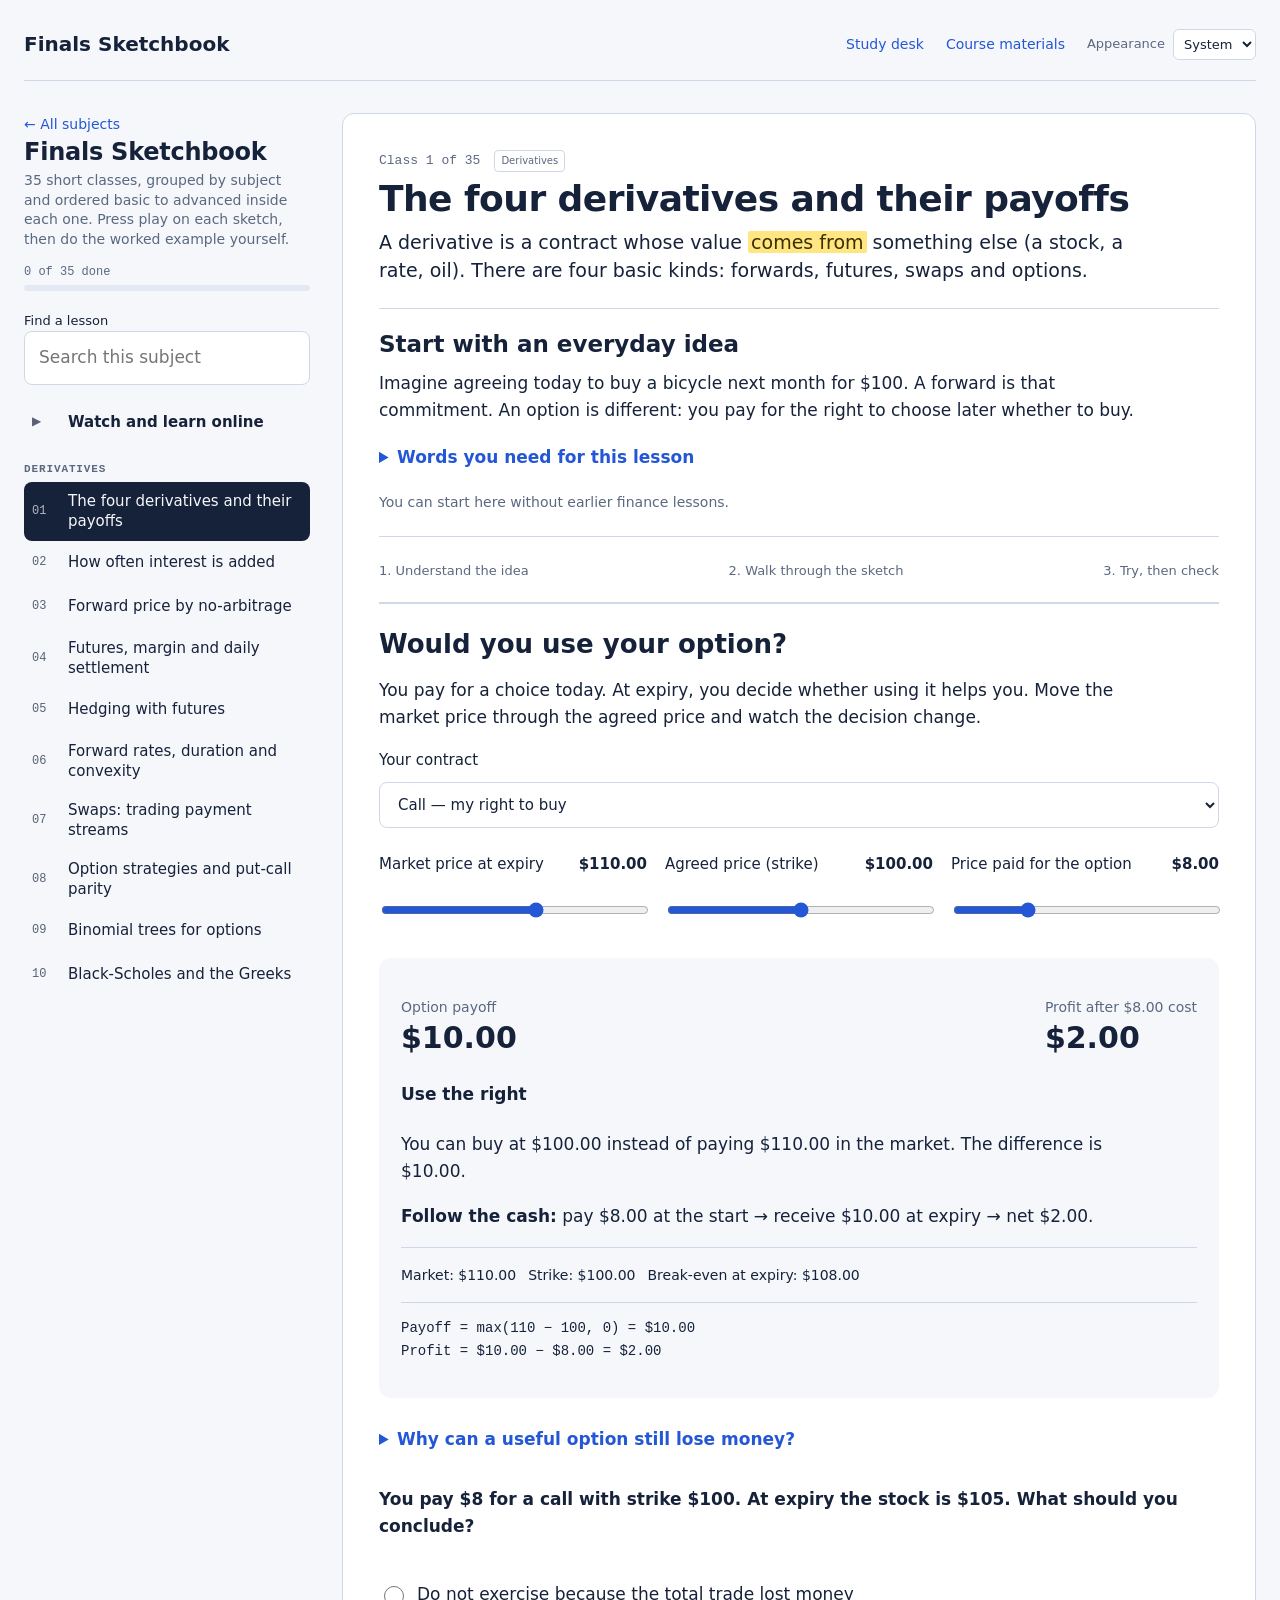
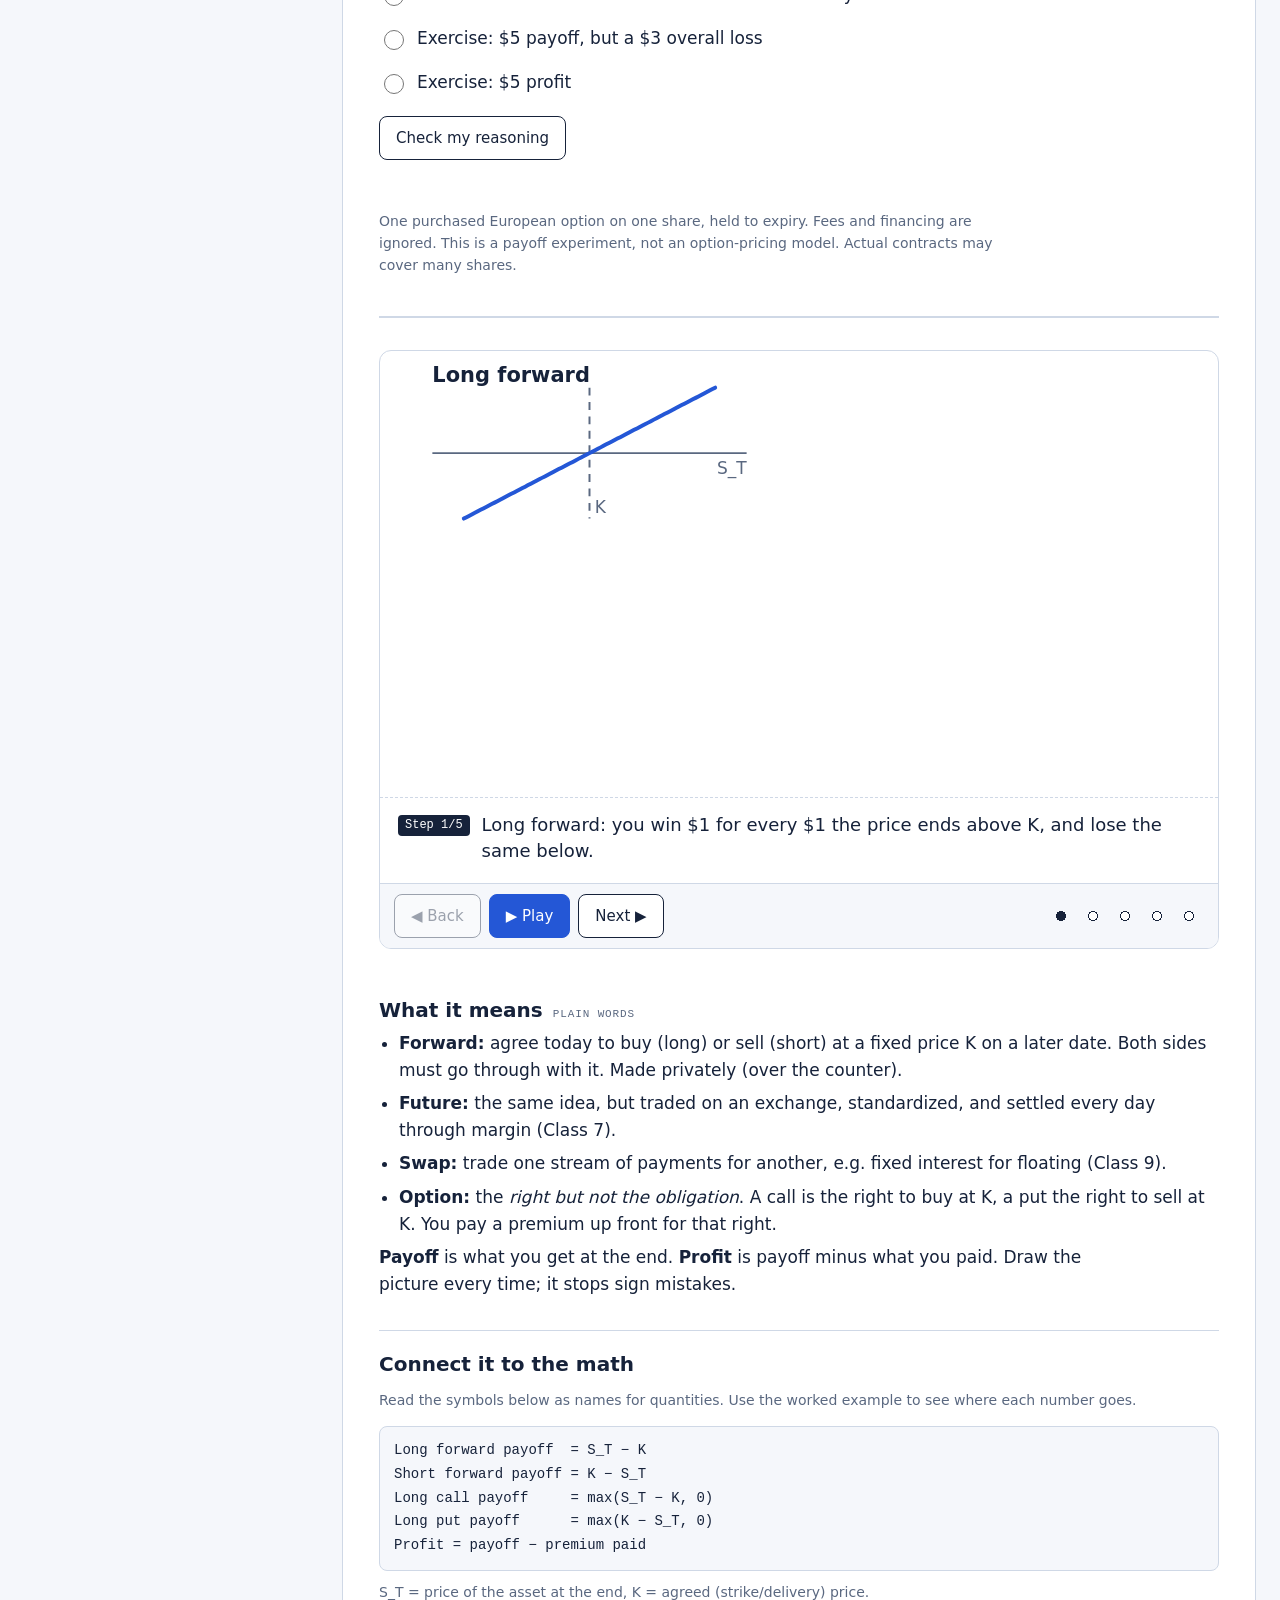
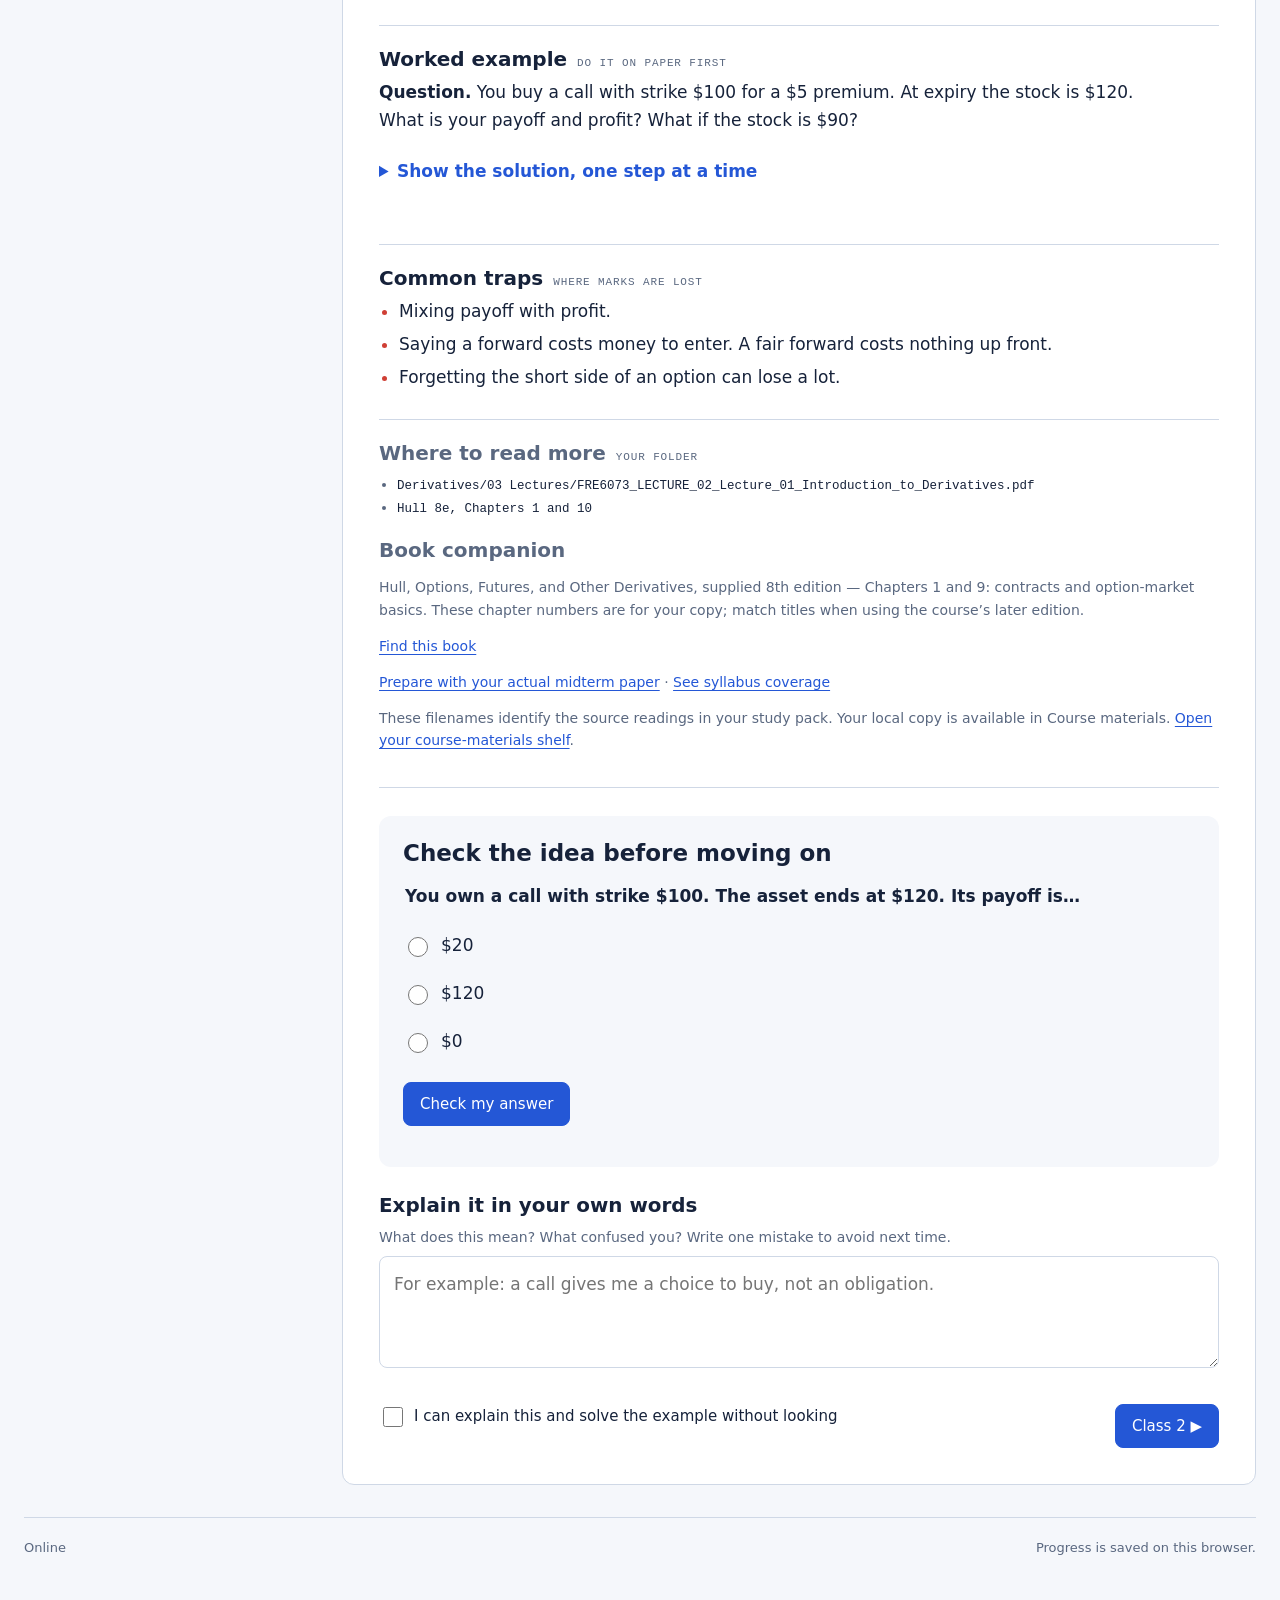
==== commit f83f9d29: "Build beginner-first study paths, exam preparation and interactive finance labs" ====
--- a/all.html
+++ b/all.html
@@ -7,131 +7,15 @@
 <link rel="manifest" href="manifest.webmanifest">
 <link rel="icon" href="icons/icon-192.png">
 <link rel="apple-touch-icon" href="icons/icon-192.png">
-<style>:root{color-scheme:light;padding-top:env(safe-area-inset-top,0px);padding-bottom:env(safe-area-inset-bottom,0px)}body{margin:0;font:14px system-ui,sans-serif}img{max-width:100%}[hidden]{display:none!important}</style>
+
 <title>Finals Sketchbook</title>
 <meta name="claude:viewport-fit-sides" content="cover">
+<link rel="stylesheet" href="assets/base.css"><link rel="stylesheet" href="assets/study.css">
 </head>
-<body>
-<link rel="preconnect" href="https://fonts.googleapis.com">
-<link rel="stylesheet" href="https://fonts.googleapis.com/css2?family=Atkinson+Hyperlegible:ital,wght@0,400;0,700;1,400&family=Bricolage+Grotesque:opsz,wght@12..96,500;12..96,700;12..96,800&family=JetBrains+Mono:wght@400;600&display=swap">
-<style>
-/* Layout: a study notebook. Class list on the left like tabs, one class per page on graph paper, sketch player at the top. */
-:root{
-  --paper:#f5f7fb; --sheet:#ffffff; --grid:#e3e9f2; --ink:#16223a; --mut:#5a6880;
-  --blue:#2457d6; --pen:#cf3f35; --green:#1d8656; --hl:#ffe680; --hl-ink:#3a2f00; --line:#cfd8e6;
-  --display:"Bricolage Grotesque", "Segoe UI", system-ui, sans-serif;
-  --body:"Atkinson Hyperlegible", "Segoe UI", system-ui, sans-serif;
-  --mono:"JetBrains Mono", ui-monospace, Menlo, Consolas, monospace;
-}
-@media (prefers-color-scheme: dark){:root:not([data-theme="light"]){
-  --paper:#0f1622; --sheet:#151e2d; --grid:#1d2839; --ink:#e7edf6; --mut:#97a5bb;
-  --blue:#7ea7ff; --pen:#ff7b6f; --green:#4fc78d; --hl:#5c4d0f; --hl-ink:#fff0b0; --line:#2a3850; color-scheme:dark}}
-:root[data-theme="dark"]{
-  --paper:#0f1622; --sheet:#151e2d; --grid:#1d2839; --ink:#e7edf6; --mut:#97a5bb;
-  --blue:#7ea7ff; --pen:#ff7b6f; --green:#4fc78d; --hl:#5c4d0f; --hl-ink:#fff0b0; --line:#2a3850; color-scheme:dark}
-*{box-sizing:border-box}
-body{background:var(--paper);color:var(--ink);font-family:var(--body);font-size:17px;line-height:1.6;
-  padding-left:max(16px, env(safe-area-inset-left, 0px));padding-right:max(16px, env(safe-area-inset-right, 0px));padding-block:20px 60px}
-.wrap{max-width:1240px;margin:0 auto;display:grid;grid-template-columns:290px minmax(0,1fr);gap:28px;align-items:start}
-h1,h2,h3{font-family:var(--display);text-wrap:balance;line-height:1.15;margin:0}
-.side{position:sticky;top:calc(env(safe-area-inset-top, 0px) + 16px);max-height:calc(100vh - 32px);overflow:auto;padding-right:4px}
-.brand{display:flex;flex-direction:column;gap:4px;margin-bottom:14px}
-.brand h1{font-size:28px;font-weight:800;letter-spacing:-.01em}
-.brand p{margin:0;color:var(--mut);font-size:14px;line-height:1.4}
-.prog{font-family:var(--mono);font-size:12px;color:var(--mut);margin:8px 0 2px}
-.bar{height:6px;background:var(--grid);border-radius:3px;overflow:hidden}.bar i{display:block;height:100%;background:var(--green);width:0;transition:width .4s}
-.wk{margin-top:16px}
-.wk h4{font-family:var(--mono);font-size:11px;letter-spacing:.08em;text-transform:uppercase;color:var(--mut);margin:0 0 4px;font-weight:600}
-.cl{display:grid;grid-template-columns:28px 1fr auto;gap:8px;align-items:center;width:100%;text-align:left;border:0;background:none;color:var(--ink);
-  font:inherit;font-size:15px;line-height:1.3;padding:7px 8px;border-radius:8px;cursor:pointer}
-.cl:hover{background:var(--grid)}
-a.cl{text-decoration:none}
-.cl[aria-current="true"]{background:var(--ink);color:var(--paper)}
-.cl .n{font-family:var(--mono);font-size:12px;opacity:.7}
-.cl .ok{font-size:13px;color:var(--green)}
-.cl[aria-current="true"] .ok{color:var(--paper)}
-.tag{font-family:var(--mono);font-size:10px;letter-spacing:.06em;text-transform:uppercase;padding:2px 6px;border-radius:4px;border:1px solid var(--line);color:var(--mut);white-space:nowrap}
-.mobile-pick{display:none}
-main{min-width:0}
-.sheet{background:var(--sheet);border:1px solid var(--line);border-radius:14px;padding:clamp(18px,3vw,36px);
-  background-image:linear-gradient(var(--grid) 1px,transparent 1px),linear-gradient(90deg,var(--grid) 1px,transparent 1px);background-size:24px 24px;background-position:-1px -1px}
-.head{display:flex;flex-wrap:wrap;gap:8px 14px;align-items:center;margin-bottom:6px}
-.head .num{font-family:var(--mono);font-size:13px;color:var(--mut)}
-.title{font-size:clamp(28px,4vw,42px);font-weight:800;letter-spacing:-.015em;margin:4px 0 10px}
-.oneline{font-size:20px;line-height:1.45;max-width:62ch;margin:0 0 22px}
-.oneline mark,.plain mark{background:var(--hl);color:var(--hl-ink);padding:0 3px;border-radius:2px}
-/* player */
-.player{background:var(--sheet);border:2px solid var(--ink);border-radius:12px;overflow:hidden}
-.stage{overflow-x:auto}
-.stage svg{display:block;width:100%;min-width:520px;height:auto}
-.cap{border-top:1px dashed var(--line);padding:14px 18px;min-height:86px;font-size:18px;line-height:1.45;display:flex;gap:12px;align-items:flex-start}
-.cap .k{font-family:var(--mono);font-size:12px;background:var(--ink);color:var(--sheet);border-radius:4px;padding:2px 7px;margin-top:3px;white-space:nowrap}
-.ctrl{display:flex;flex-wrap:wrap;gap:8px;align-items:center;padding:10px 14px;border-top:1px solid var(--line);background:var(--paper)}
-.btn{font:inherit;font-size:15px;border:1.5px solid var(--ink);background:var(--sheet);color:var(--ink);border-radius:8px;padding:6px 14px;cursor:pointer}
-.btn.primary{background:var(--ink);color:var(--sheet)}
-.btn:focus-visible,.cl:focus-visible,input:focus-visible,select:focus-visible{outline:3px solid var(--blue);outline-offset:2px}
-.btn:disabled{opacity:.4;cursor:default}
-.dots{display:flex;gap:6px;margin-left:auto}
-.dots button{width:12px;height:12px;border-radius:50%;border:1.5px solid var(--ink);background:transparent;padding:0;cursor:pointer}
-.dots button.on{background:var(--ink)}
-/* sections */
-.grid2{display:grid;grid-template-columns:repeat(2,minmax(0,1fr));gap:22px;margin-top:26px}
-section.blk{background:var(--sheet);border:1px solid var(--line);border-radius:10px;padding:18px 20px;min-width:0}
-section.blk.wide{grid-column:1/-1}
-section.blk h3{font-size:20px;margin-bottom:8px;display:flex;gap:10px;align-items:baseline}
-section.blk h3 small{font-family:var(--mono);font-size:11px;letter-spacing:.08em;text-transform:uppercase;color:var(--mut);font-weight:400}
-.plain p{margin:0 0 10px;max-width:65ch}
-.plain ul{margin:0;padding-left:20px}.plain li{margin-bottom:6px}
-.formula{font-family:var(--mono);font-size:15px;background:var(--paper);border:1px solid var(--line);border-radius:8px;padding:12px 14px;overflow-x:auto;white-space:pre;line-height:1.7;margin:6px 0 10px}
-.legend{font-size:14px;color:var(--mut);margin:0}
-ol.steps{margin:0;padding-left:0;list-style:none;counter-reset:s;display:flex;flex-direction:column;gap:10px}
-ol.steps li{counter-increment:s;display:grid;grid-template-columns:30px minmax(0,1fr);gap:10px}
-ol.steps li::before{content:counter(s);font-family:var(--mono);font-size:13px;font-weight:600;width:26px;height:26px;border-radius:50%;border:1.5px solid var(--ink);display:grid;place-items:center}
-ol.steps code,.plain code{font-family:var(--mono);font-size:14px;background:var(--paper);padding:1px 5px;border-radius:4px;border:1px solid var(--line);overflow-wrap:anywhere}
-.answer{margin-top:12px;font-weight:700;background:var(--hl);color:var(--hl-ink);display:inline-block;padding:4px 10px;border-radius:6px}
-.traps li::marker{color:var(--pen)}
-.calc{display:grid;grid-template-columns:repeat(auto-fit,minmax(130px,1fr));gap:10px;margin-bottom:12px}
-.calc label{display:flex;flex-direction:column;font-size:13px;color:var(--mut);gap:3px}
-.calc input,.calc select{font:inherit;font-family:var(--mono);font-size:15px;padding:6px 8px;border:1.5px solid var(--line);border-radius:6px;background:var(--paper);color:var(--ink);width:100%}
-.out{font-family:var(--mono);font-size:15px;background:var(--paper);border:1px dashed var(--ink);border-radius:8px;padding:12px 14px;line-height:1.7;overflow-x:auto}
-.out b{color:var(--blue)}
-.files{font-size:14px;color:var(--mut)}
-.files code{font-family:var(--mono);font-size:12.5px;color:var(--ink);overflow-wrap:anywhere}
-.foot{display:flex;flex-wrap:wrap;gap:10px;justify-content:space-between;margin-top:24px}
-.donebox{display:flex;align-items:center;gap:8px;font-size:15px}
-.donebox input{width:20px;height:20px;accent-color:var(--green)}
-.note{font-size:14px;color:var(--mut);border-left:3px solid var(--pen);padding-left:10px;margin:14px 0 0}
-/* svg */
-svg text{font-family:var(--body);fill:var(--ink);font-size:15px}
-svg .tm{fill:var(--mut);font-size:13px}
-svg .tp{fill:var(--pen)} svg .tb{fill:var(--blue)} svg .tg{fill:var(--green)}
-svg .big{font-family:var(--display);font-weight:700;font-size:22px}
-svg .mono{font-family:var(--mono);font-size:13px}
-svg .s{fill:none;stroke:var(--ink);stroke-width:2;stroke-linecap:round;stroke-linejoin:round}
-svg .sm{fill:none;stroke:var(--mut);stroke-width:1.5}
-svg .sb{fill:none;stroke:var(--blue);stroke-width:3;stroke-linecap:round;stroke-linejoin:round}
-svg .sp{fill:none;stroke:var(--pen);stroke-width:3;stroke-linecap:round;stroke-linejoin:round}
-svg .sg{fill:none;stroke:var(--green);stroke-width:3;stroke-linecap:round;stroke-linejoin:round}
-svg .dash{stroke-dasharray:6 5}
-svg .fb{fill:var(--blue);stroke:none} svg .fp{fill:var(--pen);stroke:none} svg .fg{fill:var(--green);stroke:none}
-svg .fh{fill:var(--hl);stroke:none} svg .fs{fill:var(--sheet);stroke:var(--ink);stroke-width:2}
-svg .fsoftb{fill:var(--blue);opacity:.16} svg .fsoftp{fill:var(--pen);opacity:.2} svg .fsoftg{fill:var(--green);opacity:.18}
-svg .fm{fill:var(--mut);stroke:none}
-svg .pop{animation:pop .6s ease-out both}
-svg path.pop.draw{animation:draw 1.1s ease-out both;stroke-dasharray:1;stroke-dashoffset:0}
-@keyframes pop{from{opacity:0;transform:translateY(6px)}to{opacity:1;transform:none}}
-@keyframes draw{from{stroke-dashoffset:1}to{stroke-dashoffset:0}}
-@media (prefers-reduced-motion: reduce){svg .pop,svg path.pop.draw{animation:none}}
-@media (max-width:900px){
-  .wrap{grid-template-columns:minmax(0,1fr)}
-  .side{position:static;max-height:none}
-  .side .wk{display:none}
-  .mobile-pick{display:block;margin-top:10px}
-  .mobile-pick select{width:100%;font:inherit;padding:8px;border-radius:8px;border:1.5px solid var(--ink);background:var(--sheet);color:var(--ink)}
-  .grid2{grid-template-columns:minmax(0,1fr)}
-  .cap{font-size:16px}
-}
-</style>
+<body><a class="skip" href="#sheet">Skip to lesson</a><header class="appbar"><a class="wordmark" href="index.html">Finals Sketchbook</a><nav aria-label="Main navigation"><a href="index.html">Study desk</a><a href="library.html">Course materials</a><label class="theme-label">Appearance <select id="theme"><option value="system">System</option><option value="light">Light</option><option value="dark">Dark</option></select></label></nav></header>
+
+
+
 
 <div class="wrap">
   <aside class="side">
@@ -142,905 +26,12 @@
     <div class="prog" id="progtxt">0 of 35 done</div>
     <div class="bar"><i id="progbar"></i></div>
     <div class="mobile-pick"><label for="pick" class="tm" style="font-size:13px;color:var(--mut)">Jump to a class</label><select id="pick"></select></div>
-    <nav id="nav"></nav>
+    <label class="search-label" for="lesson-search">Find a lesson</label><input id="lesson-search" type="search" placeholder="Search this subject"><p id="search-status" class="small" role="status"></p><nav id="nav" aria-label="Lessons"></nav>
   </aside>
-  <main><div class="sheet" id="sheet"></div></main>
+  <main><div class="sheet" id="sheet" tabindex="-1"></div></main>
 </div>
 
-<script>
-/* ---------- tiny svg toolkit ---------- */
-const T=(x,y,s,c='',a='')=>`<text x="${x}" y="${y}" class="${c}" ${a}>${s}</text>`;
-const L=(x1,y1,x2,y2,c='s')=>`<line x1="${x1}" y1="${y1}" x2="${x2}" y2="${y2}" class="${c}"/>`;
-const R=(x,y,w,h,c='fs',rx=6)=>`<rect x="${x}" y="${y}" width="${w}" height="${h}" rx="${rx}" class="${c}"/>`;
-const C=(x,y,r,c='fs')=>`<circle cx="${x}" cy="${y}" r="${r}" class="${c}"/>`;
-const P=(d,c='s',draw=true)=>{draw=draw&&!c.includes('dash');return `<path d="${d}" class="${c}${draw?' draw':''}"${draw?' pathLength="1"':''}/>`};
-const AR=(x1,y1,x2,y2,c='s')=>{const a=Math.atan2(y2-y1,x2-x1),h=10;
-  return `<g>${L(x1,y1,x2,y2,c)}<path d="M${x2},${y2} L${x2-h*Math.cos(a-0.45)},${y2-h*Math.sin(a-0.45)} M${x2},${y2} L${x2-h*Math.cos(a+0.45)},${y2-h*Math.sin(a+0.45)}" class="${c}"/></g>`};
-function F(x,y,w,h,x0,x1,y0,y1){return{x,y,w,h,x0,x1,y0,y1,sx:v=>x+(v-x0)/(x1-x0)*w,sy:v=>y+h-(v-y0)/(y1-y0)*h}}
-function fp(f,fn,a,b,n=90){let d='';for(let i=0;i<=n;i++){const v=a+(b-a)*i/n,yv=fn(v);d+=(i?'L':'M')+f.sx(v).toFixed(1)+','+f.sy(yv).toFixed(1)}return d}
-function axes(f,xl,yl,xt=[],yt=[],fmtx=v=>v,fmty=v=>v){let s=L(f.x,f.y+f.h,f.x+f.w,f.y+f.h,'sm')+L(f.x,f.y,f.x,f.y+f.h,'sm');
-  xt.forEach(v=>{s+=L(f.sx(v),f.y+f.h,f.sx(v),f.y+f.h+5,'sm')+T(f.sx(v),f.y+f.h+20,fmtx(v),'tm','text-anchor="middle"')});
-  yt.forEach(v=>{s+=L(f.x-5,f.sy(v),f.x,f.sy(v),'sm')+T(f.x-8,f.sy(v)+4,fmty(v),'tm','text-anchor="end"')});
-  s+=T(f.x+f.w,f.y+f.h+38,xl,'tm','text-anchor="end"')+T(f.x,f.y-10,yl,'tm');return s}
-function rng(seed){return()=>{seed=(seed*16807)%2147483647;return(seed-1)/2147483646}}
-function gauss(r){let u=0,v=0;while(!u)u=r();v=r();return Math.sqrt(-2*Math.log(u))*Math.cos(2*Math.PI*v)}
-const erf=x=>{const s=Math.sign(x);x=Math.abs(x);const t=1/(1+0.3275911*x);const y=1-(((((1.061405429*t-1.453152027)*t)+1.421413741)*t-0.284496736)*t+0.254829592)*t*Math.exp(-x*x);return s*y};
-const Nc=x=>0.5*(1+erf(x/Math.SQRT2)), npdf=x=>Math.exp(-x*x/2)/Math.sqrt(2*Math.PI);
-const f2=v=>Number(v).toLocaleString('en-US',{minimumFractionDigits:2,maximumFractionDigits:2});
-const f4=v=>Number(v).toFixed(4);
-function bsm(S,K,r,s,t){const d1=(Math.log(S/K)+(r+s*s/2)*t)/(s*Math.sqrt(t)),d2=d1-s*Math.sqrt(t);return{d1,d2,c:S*Nc(d1)-K*Math.exp(-r*t)*Nc(d2),p:K*Math.exp(-r*t)*Nc(-d2)-S*Nc(-d1)}}
 
-/* ---------- the classes ---------- */
-const W='0 0 640 340';
-const RAW=[
-/* ===== WEEK 1 ===== */
-{wk:'Week 1 · Oct 31 – Nov 6',tag:'Valuation',title:'Money today vs money later',
- one:'A dollar later is worth <mark>less</mark> than a dollar today, because today\'s dollar could sit in a bank and grow. Present value (PV) just undoes that growth.',
- plain:`<p>Think of the bank as a time machine for money. Put $V<sub>0</sub> in at 5% and next year you get $V<sub>0</sub> × 1.05. Present value runs the machine backwards: divide instead of multiply.</p>
- <ul><li><b>Future value (FV):</b> what money grows into. Multiply by (1 + r) each year.</li>
- <li><b>Present value (PV):</b> what future money is worth today. Divide by (1 + r) each year.</li>
- <li><b>Discount factor:</b> the number you multiply a future cash flow by to get its PV. For 3 years at 5% it's 1/1.05³ = 0.8638.</li>
- <li><b>Annuity:</b> the same payment every period. <b>Perpetuity:</b> the same payment forever, PV = C / r.</li>
- <li>Prof. Shimko's point ("PV fails"): PV only works cleanly when you know the cash flows and the right rate. Risky cash flows need a risk adjustment, which later classes cover.</li></ul>`,
- formula:'PV = CF / (1 + r)^t\nPerpetuity:  PV = C / r\nAnnuity:     PV = C × [1 − (1+r)^(−n)] / r',
- legend:'CF = cash flow, r = rate per period, t = number of periods, C = repeating payment.',
- ex:{q:'You will get $100 in 3 years. The bank pays 5% a year. What is it worth today?',
-  steps:['Write the formula: <code>PV = 100 / 1.05^3</code>','Work out 1.05³ = 1.05 × 1.05 × 1.05 = <code>1.157625</code>','Divide: <code>100 / 1.157625 = 86.38</code>','Check by going forward: 86.38 × 1.157625 = 100. It works.'],
-  a:'PV = $86.38'},
- traps:['Using an annual rate with monthly cash flows. Match the rate to the period (6% a year = 0.5% a month).','Mixing up multiply (future) and divide (present).','Forgetting that a perpetuity\'s first payment comes one period from now, not today.'],
- files:['Valuation/03 Lectures/FRE6103_LECTURE_01_Lecture_1_Present_Value_Fails.pdf','Valuation/02 Books and Readings/FRE6103_BOOK_03_Valuation_Principles_Ch_1_2.pdf'],
- calc:{inputs:[['fv','Future cash flow ($)',100],['r','Rate per period (%)',5],['n','Periods',3]],
-  run:v=>{const df=1/Math.pow(1+v.r/100,v.n);return `Discount factor = 1 / ${(1+v.r/100).toFixed(4)}^${v.n} = <b>${f4(df)}</b><br>PV = ${f2(v.fv)} × ${f4(df)} = <b>$${f2(v.fv*df)}</b>`}},
- sketch:{caps:['This is a timeline. Today is year 0. Someone promises you $100 at year 3.','Move the $100 back one year: divide by 1.05. It shrinks to $95.24.','Back one more year: divide by 1.05 again. Now $90.70.','Back to today: $86.38. That is the present value. Smaller coin, same "worth".','Shortcut: do all three divides at once. PV = 100 ÷ 1.05³ = 86.38.'],
-  draw:()=>{const xs=[80,240,400,560],vals=[86.38,90.70,95.24,100],y=200;let it=[[0,L(50,y,600,y,'s')]];
-   xs.forEach((x,i)=>it.push([0,L(x,y-8,x,y+8,'s')+T(x,y+32,'Year '+i,'tm','text-anchor="middle"')]));
-   const coin=(i,c)=>C(xs[i],y-60,18+vals[i]*0.18,c)+T(xs[i],y-55,'$'+vals[i].toFixed(2),'mono','text-anchor="middle"');
-   it.push([0,coin(3,'fh')+T(560,80,'promised','tm','text-anchor="middle"')]);
-   [[1,3,2],[2,2,1],[3,1,0]].forEach(([s,a,b])=>it.push([s,AR(xs[a]-40,y-110,xs[b]+40,y-110,'sp')+T((xs[a]+xs[b])/2,y-120,'÷ 1.05','tp','text-anchor="middle"')+coin(b,s===3?'fh':'fs')]));
-   it.push([3,T(80,y+60,'Present value','tb big','text-anchor="middle"')]);
-   it.push([4,R(170,268,300,44,'fh')+T(320,297,'PV = 100 ÷ 1.05³ = 86.38','big','text-anchor="middle"')]);return it}}},
 
-{wk:'Week 1 · Oct 31 – Nov 6',tag:'Derivatives',title:'How often interest is added',
- one:'"10% a year" can mean different amounts of money depending on <mark>how often</mark> interest is added. Continuous compounding is the limit where it is added every instant.',
- plain:`<p>If the bank adds interest twice a year, you earn interest on your interest sooner, so you end up with a bit more. Same headline rate, different result. That is why every rate needs a <b>compounding frequency</b> attached.</p>
- <ul><li><b>m times a year:</b> grow by (1 + R/m) each piece, m pieces a year.</li>
- <li><b>Continuous:</b> grow by e<sup>Rt</sup>. Derivatives math (forwards, Black-Scholes) almost always uses this.</li>
- <li><b>Converting:</b> two rates are "the same" if they grow $1 to the same amount in one year.</li></ul>`,
- formula:'Compounded m times:  FV = A × (1 + R/m)^(m·t)\nContinuous:          FV = A × e^(R·t)\nConvert m → cont:    Rc = m × ln(1 + Rm/m)\nConvert cont → m:    Rm = m × (e^(Rc/m) − 1)',
- legend:'A = amount, R = annual rate, m = times per year, t = years, ln = natural log.',
- ex:{q:'You have 10% a year compounded twice a year. What is the continuously compounded rate?',
-  steps:['Each half year you grow by 1 + 0.10/2 = <code>1.05</code>','Use the convert rule: <code>Rc = 2 × ln(1.05)</code>','ln(1.05) = 0.04879, times 2 = <code>0.09758</code>','Check: e^0.09758 = 1.1025, and 1.05² = 1.1025. Same growth.'],
-  a:'Rc = 9.758% continuous'},
- traps:['Plugging a semiannual rate into e^(rT) without converting it.','Using t in months when the rate is per year.','Thinking a higher m changes the headline rate. It only changes how much you actually earn.'],
- files:['Derivatives/03 Lectures/FRE6073_LECTURE_05_Lecture_04_Interest_Rates.pptx','Hull 8e, Chapter 4 (Interest Rates)'],
- calc:{inputs:[['r','Annual rate (%)',10],['m','Times per year',2]],
-  run:v=>{const R=v.r/100,rc=v.m*Math.log(1+R/v.m);return `$100 after 1 year = 100 × (1 + ${R}/${v.m})^${v.m} = <b>$${f2(100*Math.pow(1+R/v.m,v.m))}</b><br>Same as continuous rate Rc = ${v.m} × ln(1 + ${(R/v.m).toFixed(4)}) = <b>${(rc*100).toFixed(3)}%</b>`}},
- sketch:{caps:['$100 at 10% a year. Added once a year, it jumps to $110 at the end.','Added twice a year: $105 after 6 months, then 5% on $105 gives $110.25.','Monthly: 12 tiny jumps. You end at $110.47.','Continuous: a smooth curve, interest every instant. You end at $110.52.','The more often you compound, the more you get, but it levels off at e^0.10.'],
-  draw:()=>{const f=F(80,40,380,220,0,1,99,111);let it=[[0,axes(f,'time (years)','$ value',[0,0.25,0.5,0.75,1],[100,104,108,111])]];
-   const stair=m=>{let d=`M${f.sx(0)},${f.sy(100)}`,v=100;for(let k=1;k<=m;k++){d+=`L${f.sx(k/m)},${f.sy(v)}`;v*=1+0.1/m;d+=`L${f.sx(k/m)},${f.sy(v)}`}return d};
-   it.push([0,P(stair(1),'s')+T(f.sx(1)+8,f.sy(110)+5,'$110.00 (yearly)','mono')]);
-   it.push([1,P(stair(2),'sg')+T(f.sx(0.5)+6,f.sy(105)-8,'$105','tg mono')]);
-   it.push([2,P(stair(12),'sp')]);
-   it.push([3,P(fp(f,t=>100*Math.exp(0.1*t),0,1),'sb')+T(f.sx(1)+8,f.sy(110.52)-14,'$110.52 (continuous)','tb mono')]);
-   it.push([4,R(110,70,290,40,'fh')+T(255,96,'limit = 100 × e^0.10','big','text-anchor="middle"')]);return it}}},
-
-{wk:'Week 1 · Oct 31 – Nov 6',tag:'Valuation',title:'Loans: payments, default and prepayment',
- one:'A loan payment is split into <mark>interest first</mark>, then the rest pays down what you owe. A pool of loans also loses money to people who default or pay off early.',
- plain:`<p>This is the lecture's own example: borrow $5,000 for 24 months at 6% a year. Every month you pay the same amount. Early on most of it is interest, later most of it is principal, because the balance (and so the interest) keeps shrinking.</p>
- <ul><li><b>Amortization:</b> paying the loan down to zero with equal payments.</li>
- <li><b>Borrower's view:</b> what does it cost me? <b>Lender's view:</b> what cash do I actually get back?</li>
- <li><b>Default:</b> some borrowers stop paying. In the course model, a fixed share of the remaining pool defaults each month (0.5% in Mini Project 1).</li>
- <li><b>Prepayment:</b> some borrowers pay everything early (1% a month in the project). The lender gets cash sooner but loses future interest.</li></ul>`,
- formula:'Payment:   PMT = B × i / [1 − (1+i)^(−n)]\nEach month: interest = balance × i\n            principal paid = PMT − interest\n            new balance = balance − principal paid\nPool left after k months ≈ (1 − d − p)^k',
- legend:'B = amount borrowed, i = monthly rate (6%/12 = 0.5%), n = number of months, d = monthly default share, p = monthly prepay share.',
- ex:{q:'Borrow $5,000 for 24 months at 6% a year. What is the payment, and what happens in month 1?',
-  steps:['Monthly rate i = 6% / 12 = <code>0.005</code>','PMT = 5000 × 0.005 / (1 − 1.005^(−24)) = <code>$221.60</code> (Excel: PMT(0.06/12,24,−5000))','Month 1 interest = 5000 × 0.005 = <code>$25.00</code>','Principal paid = 221.60 − 25.00 = <code>$196.60</code>, new balance = <code>$4,803.40</code>'],
-  a:'Payment $221.60; balance after month 1 is $4,803.40'},
- traps:['Using 6% instead of 0.5% for the month.','Forgetting interest is paid before principal.','In the pool model, default and prepayment both shrink the balance, but only default loses money.'],
- files:['Valuation/03 Lectures/FRE6103_LECTURE_03_Lecture_2A_Loans_with_exponential_default_risk.pdf','Valuation/07 Earlier Midterm Materials/FRE6103_REVIEW_02_Mini_Project_1_Two_Sides_of_a_Loan_Instructions.txt'],
- calc:{inputs:[['b','Amount borrowed ($)',5000],['r','Annual rate (%)',6],['n','Months',24]],
-  run:v=>{const i=v.r/1200,p=v.b*i/(1-Math.pow(1+i,-v.n)),int=v.b*i;return `Monthly rate = ${(i*100).toFixed(4)}%<br>Payment = <b>$${f2(p)}</b><br>Month 1: interest $${f2(int)}, principal $${f2(p-int)}, balance <b>$${f2(v.b-p+int)}</b><br>Total paid = $${f2(p*v.n)}, so total interest = $${f2(p*v.n-v.b)}`}},
- sketch:{caps:['You borrow $5,000. That tall bar is what you owe at month 0.','Each month you pay $221.60. Red part = interest, blue part = paying down the loan.','Over 24 months the balance falls to zero.','Notice the red part shrinks and the blue part grows: less balance means less interest.','For a lender with a pool of loans, defaults and prepayments make the pool (dashed) shrink faster.'],
-  draw:()=>{const i=0.005,p=221.603;let bal=[5000];for(let k=1;k<=24;k++)bal.push(bal[k-1]*(1+i)-p);
-   const f=F(70,30,520,160,-0.5,24.5,0,5000),g=F(70,230,520,70,-0.5,24.5,0,230);
-   let it=[[0,axes(f,'','balance owed',[],[0,2500,5000],0,v=>'$'+v)+R(f.sx(0)-8,f.sy(5000),16,f.sy(0)-f.sy(5000),'fb',2)]];
-   it.push([1,T(g.x,g.y-8,'each payment: interest vs principal','tm')]);
-   let pay1='';{const int=5000*i;pay1=R(g.sx(1)-7,g.sy(p),14,g.sy(p-int)-g.sy(p),'fp',1)+R(g.sx(1)-7,g.sy(p-int),14,g.sy(0)-g.sy(p-int),'fb',1)}
-   it.push([1,pay1+T(g.x+g.w,g.y-8,'month 1: $25 interest + $196.60 principal','mono','text-anchor="end"')]);
-   let bars='',pays='';for(let k=1;k<=24;k++){const b=Math.max(bal[k],0);bars+=R(f.sx(k)-8,f.sy(b),16,f.sy(0)-f.sy(b),'fb',2);
-    if(k>1){const int=bal[k-1]*i;pays+=R(g.sx(k)-7,g.sy(p),14,g.sy(p-int)-g.sy(p),'fp',1)+R(g.sx(k)-7,g.sy(p-int),14,g.sy(0)-g.sy(p-int),'fb',1)}}
-   it.push([2,bars]);it.push([3,pays]);
-   let d='';let pool=5000;for(let k=0;k<=24;k++){const v=Math.max(bal[k],0)*Math.pow(1-0.015,k);d+=(k?'L':'M')+f.sx(k)+','+f.sy(v)}
-   it.push([4,P(d,'sp dash')+T(f.x+f.w,f.y-10,'dashed: pool after 0.5% default + 1% prepay a month','tp mono','text-anchor="end"')]);return it}}},
-
-{wk:'Week 1 · Oct 31 – Nov 6',tag:'Valuation + Derivatives',title:'Bonds and building a zero curve',
- one:'A zero-coupon bond pays one amount at one date, so its price tells you <mark>today\'s value of $1 at that date</mark>. Bootstrapping peels these discount factors out of coupon bonds one date at a time.',
- plain:`<p>A coupon bond is just a bundle of little zero-coupon bonds, one for each payment. If you already know the discount factor for the early dates, you can subtract those pieces from the bond price. What's left must be the value of the last payment, which gives you the next discount factor. Repeat. That is <b>bootstrapping</b>.</p>
- <ul><li><b>Discount factor Z(t):</b> price today of $1 paid at time t.</li>
- <li><b>Zero rate:</b> the rate that matches Z(t). Continuous: r = −ln Z(t) / t.</li>
- <li><b>Zero curve / term structure:</b> zero rates plotted against maturity. Mini Project 2 builds this from Treasury data.</li></ul>`,
- formula:'Bond price = Σ CF(t) × Z(t)\nZ(t) = e^(−r·t)      →   r = −ln Z(t) / t\nBootstrap last date:  Z(T) = (Price − Σ earlier CF × Z) / CF(T)',
- legend:'CF(t) = cash flow at time t, Z(t) = discount factor, r = zero rate (continuous).',
- ex:{q:'A 6-month zero sells at $98 per $100. A 1-year bond with a 4% coupon paid twice a year ($2 every 6 months) sells at $99. Find Z(0.5) and Z(1).',
-  steps:['Zero bond: <code>Z(0.5) = 98 / 100 = 0.98</code>','The 1-year bond pays $2 at 0.5 years and $102 at 1 year.','Value of the first coupon: <code>2 × 0.98 = 1.96</code>','What is left: <code>99 − 1.96 = 97.04 = 102 × Z(1)</code>, so <code>Z(1) = 0.9514</code>','Zero rates: −ln(0.98)/0.5 = <code>4.04%</code>, −ln(0.9514)/1 = <code>4.98%</code>'],
-  a:'Z(0.5) = 0.98, Z(1) = 0.9514; zero rates 4.04% and 4.98%'},
- traps:['Forgetting the final payment includes the coupon (102, not 100).','Using the annual coupon (4) instead of the half-year coupon (2).','Mixing continuous and annual zero rates.'],
- files:['Valuation/03 Lectures/FRE6103_LECTURE_04_Lecture_2B_Bonds_and_rates.pdf','Valuation/04 Spreadsheets and Data/FRE6103_DATA_08_Treasury_data_090426.xlsx','Derivatives/03 Lectures/FRE6073_LECTURE_05_Lecture_04_Interest_Rates.pptx'],
- sketch:{caps:['Start with the easy one. A 6-month zero costs $98 for $100. So $1 in 6 months is worth $0.98 today.','Next, a 1-year coupon bond costing $99. It pays $2 at 6 months and $102 at 1 year.','We already know how to value the $2: 2 × 0.98 = $1.96.','The rest of the price must be the $102: 99 − 1.96 = 97.04. So Z(1) = 97.04 / 102 = 0.9514.','Turn each Z into a rate and plot. That is your zero curve.'],
-  draw:()=>{const x0=80,x1=300,x2=520,y=170;let it=[[0,L(50,y,600,y,'s')+[['now',x0],['0.5 yr',x1],['1 yr',x2]].map(([t,x])=>L(x,y-6,x,y+6,'s')+T(x,y+26,t,'tm','text-anchor="middle"')).join('')]];
-   it.push([0,R(x1-24,y-100,48,100,'fb',3)+T(x1,y-108,'$100','mono','text-anchor="middle"')+T(x0,y-60,'pay $98','mono tp','text-anchor="middle"')+AR(x1-30,y-50,x0+40,y-50,'sp')+T(x0,y-34,'Z(0.5)=0.98','mono','text-anchor="middle"')]);
-   it.push([1,R(x1+30,y-6,26,6,'fg',1)+T(x1+43,y-14,'$2','tg mono','text-anchor="middle"')+R(x2-24,y-102,48,102,'fg',3)+T(x2,y-110,'$102','tg mono','text-anchor="middle"')+T(x0,y+60,'bond costs $99','mono tg','text-anchor="middle"')]);
-   it.push([2,AR(x1+30,y+40,x0+50,y+40,'sb')+T((x0+x1)/2+20,y+56,'2 × 0.98 = 1.96','tb mono','text-anchor="middle"')]);
-   it.push([3,R(320,262,300,62,'fh')+T(470,286,'99 − 1.96 = 97.04 = 102 × Z(1)','mono','text-anchor="middle"')+T(470,310,'Z(1) = 0.9514','big','text-anchor="middle"')]);
-   const g=F(140,80,380,180,0,1.1,3.8,5.2);it.push([4,R(30,10,580,320,'fs',8)+T(320,50,'Zero curve','big','text-anchor="middle"')+axes(g,'maturity (yrs)','zero rate',[0.5,1],[4,4.5,5],v=>v,v=>v+'%')+T(g.sx(0.5)+10,g.sy(4.04)+20,'4.04%','tp mono')+T(g.sx(1)-10,g.sy(4.98)-12,'4.98%','tp mono','text-anchor="end"')+P(`M${g.sx(0.5)},${g.sy(4.04)}L${g.sx(1)},${g.sy(4.98)}`,'sp')+C(g.sx(0.5),g.sy(4.04),4,'fp')+C(g.sx(1),g.sy(4.98),4,'fp')]);return it}}},
-
-{wk:'Week 1 · Oct 31 – Nov 6',tag:'Derivatives',title:'The four derivatives and their payoffs',
- one:'A derivative is a contract whose value <mark>comes from</mark> something else (a stock, a rate, oil). There are four basic kinds: forwards, futures, swaps and options.',
- plain:`<ul><li><b>Forward:</b> agree today to buy (long) or sell (short) at a fixed price K on a later date. Both sides must go through with it. Made privately (over the counter).</li>
- <li><b>Future:</b> the same idea, but traded on an exchange, standardized, and settled every day through margin (Class 7).</li>
- <li><b>Swap:</b> trade one stream of payments for another, e.g. fixed interest for floating (Class 9).</li>
- <li><b>Option:</b> the <i>right but not the obligation</i>. A call is the right to buy at K, a put the right to sell at K. You pay a premium up front for that right.</li></ul>
- <p><b>Payoff</b> is what you get at the end. <b>Profit</b> is payoff minus what you paid. Draw the picture every time; it stops sign mistakes.</p>`,
- formula:'Long forward payoff  = S_T − K\nShort forward payoff = K − S_T\nLong call payoff     = max(S_T − K, 0)\nLong put payoff      = max(K − S_T, 0)\nProfit = payoff − premium paid',
- legend:'S_T = price of the asset at the end, K = agreed (strike/delivery) price.',
- ex:{q:'You buy a call with strike $100 for a $5 premium. At expiry the stock is $120. What is your payoff and profit? What if the stock is $90?',
-  steps:['At $120: payoff = max(120 − 100, 0) = <code>20</code>','Profit = 20 − 5 = <code>15</code>','At $90: payoff = max(90 − 100, 0) = <code>0</code> (you just do not use the option)','Profit = 0 − 5 = <code>−5</code>. The most a call buyer can lose is the premium.'],
-  a:'At $120: payoff 20, profit 15. At $90: payoff 0, profit −5'},
- traps:['Mixing payoff with profit.','Saying a forward costs money to enter. A fair forward costs nothing up front.','Forgetting the short side of an option can lose a lot.'],
- files:['Derivatives/03 Lectures/FRE6073_LECTURE_02_Lecture_01_Introduction_to_Derivatives.pdf','Hull 8e, Chapters 1 and 10'],
- sketch:{caps:['Long forward: you win $1 for every $1 the price ends above K, and lose the same below.','Short forward: the mirror image. Your gain is exactly the other side\'s loss.','Long call: you only use it if the price is above K. Dashed line = profit after paying the premium.','Long put: you profit when the price falls below K. Insurance for a stock owner.','Four shapes to remember: two straight lines, two "hockey sticks".'],
-  draw:()=>{const box=(x,y)=>F(x+30,y+18,240,100,0,200,-80,80);const fs=[box(10,10),box(330,10),box(10,175),box(330,175)];
-   const ttl=['Long forward','Short forward','Long call (K=100)','Long put (K=100)'];
-   const fn=[s=>s-100,s=>100-s,s=>Math.max(s-100,0),s=>Math.max(100-s,0)];let it=[];
-   fs.forEach((f,i)=>{it.push([i,L(f.x,f.sy(0),f.x+f.w,f.sy(0),'sm')+L(f.sx(100),f.y,f.sx(100),f.y+f.h,'sm dash')+T(f.x,f.y-4,ttl[i],'big','style="font-size:16px"')+T(f.x+f.w,f.sy(0)+16,'S_T','tm','text-anchor="end"')+T(f.sx(100)+4,f.y+f.h-4,'K','tm')+P(fp(f,s=>Math.max(-80,Math.min(80,fn[i](s))),20,180),'sb')]);
-    if(i>=2)it.push([i,P(fp(f,s=>Math.max(-80,Math.min(80,fn[i](s)-12)),20,180),'sp dash')+T(f.x+f.w-4,f.y+12,'profit','tp mono','text-anchor="end"')])});
-   it.push([4,R(240,150,160,30,'fh')+T(320,170,'payoff ≠ profit','mono','text-anchor="middle"')]);return it}}},
-
-{wk:'Week 1 · Oct 31 – Nov 6',tag:'Derivatives',title:'Forward price by no-arbitrage',
- one:'The fair forward price is <mark>what it costs to buy the asset now with borrowed money and carry it</mark> to the delivery date. Any other price gives someone free money.',
- plain:`<p>Arbitrage means a riskless profit with no money down. Markets hunt it away. So: if you can borrow $40 at 5%, buy the stock, and hold it a year, it costs you $40 × e^0.05 = $42.05 to own the stock in a year. A forward to buy it in a year must also cost $42.05, otherwise you would do one and the opposite of the other.</p>
- <ul><li><b>Income</b> (dividends) makes holding the stock cheaper, so subtract its PV: F = (S − I)e<sup>rT</sup>.</li>
- <li><b>Dividend yield q</b> or a foreign interest rate r<sub>f</sub> works the same: F = S e<sup>(r−q)T</sup>.</li>
- <li><b>Forward price vs forward value:</b> a new forward is worth 0. An old one with delivery price K is worth (F<sub>0</sub> − K)e<sup>−rT</sup> to the long side.</li></ul>`,
- formula:'No income:        F0 = S0 × e^(rT)\nKnown income I:   F0 = (S0 − I) × e^(rT)\nYield q / FX:     F0 = S0 × e^((r − q)T)     (q = r_f for currency)\nValue of long:    f  = (F0 − K) × e^(−rT)',
- legend:'S0 = spot price now, r = risk-free rate (continuous), T = years, K = delivery price written in an existing contract.',
- ex:{q:'A stock is $40, pays no dividend, r = 5%, T = 1 year. (a) Fair forward price? (b) The market quotes $43. How do you make money? (c) An old contract has K = $40. What is it worth?',
-  steps:['(a) F0 = 40 × e^0.05 = <code>42.05</code>','(b) $43 is too high. Sell the forward at 43, borrow $40, buy the stock.','In a year: deliver the stock, receive 43, repay the loan 42.05. Profit <code>0.95</code> with no risk.','(c) f = (42.05 − 40) × e^(−0.05) = <code>1.95</code> for the long side.'],
-  a:'F0 = 42.05; arbitrage profit 0.95; old contract worth 1.95'},
- traps:['Mixing price (the K that makes value 0) and value (what an existing contract is worth).','Adding dividends instead of subtracting them.','Doing the arbitrage in the wrong direction. Forward too high means sell the forward and buy the asset.'],
- files:['Derivatives/03 Lectures/FRE6073_LECTURE_03_Lecture_02_Forward_and_Futures_Prices.pptx','Derivatives/04 Assignments and Solutions/FRE6073_SOLUTION_03_Assignment_01_Solutions.pdf'],
- calc:{inputs:[['s','Spot price S0',40],['r','Rate r (%)',5],['q','Yield q or r_f (%)',0],['t','Years T',1],['k','Old contract K',40]],
-  run:v=>{const F=v.s*Math.exp((v.r-v.q)/100*v.t),f=(F-v.k)*Math.exp(-v.r/100*v.t);return `Fair forward F0 = ${v.s} × e^(${((v.r-v.q)/100).toFixed(4)} × ${v.t}) = <b>${f4(F)}</b><br>Value of old long contract = (${F.toFixed(4)} − ${v.k}) × e^(−${v.r/100} × ${v.t}) = <b>${f4(f)}</b>`}},
- sketch:{caps:['Today the stock costs $40. You can borrow at 5%.','Strategy: borrow $40 and buy the stock. Costs you nothing today.','In one year you own the stock and owe 40 × e^0.05 = $42.05.','If someone offers a forward at $43, sell it to them. Deliver the stock, get 43, repay 42.05. Free $0.95.','So the only price with no free money is F0 = $42.05.'],
-  draw:()=>{let it=[[0,T(130,40,'TODAY','big','text-anchor="middle"')+T(470,40,'IN 1 YEAR','big','text-anchor="middle"')+L(320,20,320,320,'sm dash')+R(70,70,120,60,'fs')+T(130,106,'Stock $40','','text-anchor="middle"')]];
-   it.push([1,R(70,170,120,60,'fs')+T(130,198,'Bank lends','','text-anchor="middle"')+T(130,218,'$40','mono','text-anchor="middle"')+AR(130,170,130,135,'sg')+T(150,155,'buy','tg mono')]);
-   it.push([2,R(400,70,140,60,'fs')+T(470,106,'You hold stock','','text-anchor="middle"')+R(400,170,140,60,'fs')+T(470,198,'You owe','','text-anchor="middle"')+T(470,218,'$42.05','mono tp','text-anchor="middle"')+AR(195,200,395,200,'sp')]);
-   it.push([3,R(560,110,70,70,'fh')+T(595,140,'F=$43','mono','text-anchor="middle"')+T(595,160,'+0.95','mono tg','text-anchor="middle"')+AR(545,100,575,110,'sb')]);
-   it.push([4,R(170,262,300,46,'fh')+T(320,292,'F0 = 40 × e^0.05 = 42.05','big','text-anchor="middle"')]);return it}}},
-
-{wk:'Week 1 · Oct 31 – Nov 6',tag:'Derivatives',title:'Futures, margin and daily settlement',
- one:'With futures, gains and losses are <mark>paid every day</mark> through a margin account, so nobody can build up a big unpaid loss.',
- plain:`<ul><li><b>Initial margin:</b> the deposit to open the position.</li>
- <li><b>Marking to market:</b> each day the exchange moves money between buyers and sellers based on the new futures price.</li>
- <li><b>Maintenance margin:</b> a floor. If your account drops below it you get a <b>margin call</b> and must top it back up to the <i>initial</i> margin.</li>
- <li><b>Clearing house:</b> stands between buyer and seller, so you never depend on the other trader paying. That removes most counterparty risk.</li>
- <li><b>Basis</b> = spot price − futures price. It goes to zero at delivery.</li></ul>`,
- formula:'Daily gain (long) = (F_today − F_yesterday) × contract size × number of contracts\nIf balance < maintenance → deposit (initial − balance)',
- legend:'Short positions get the opposite sign.',
- ex:{q:'You go long 2 gold futures (100 oz each) at $1,250. Initial margin $6,000 per contract, maintenance $4,500. Prices: 1,241 → 1,238 → 1,233 → 1,236. Track the account.',
-  steps:['Start: 2 × 6,000 = <code>$12,000</code>. Each $1 move = 2 × 100 = $200.','Day 1: −9 × 200 = −1,800 → <code>$10,200</code>','Day 2: −3 × 200 = −600 → <code>$9,600</code>','Day 3: −5 × 200 = −1,000 → <code>$8,600</code>, below the $9,000 floor. Margin call: deposit <code>$3,400</code> to get back to $12,000.','Day 4: +3 × 200 = +600 → <code>$12,600</code>'],
-  a:'Margin call of $3,400 on day 3; balance $12,600 after day 4'},
- traps:['Topping up only to the maintenance level. You go back to the initial margin.','Forgetting to multiply by contract size and number of contracts.','Thinking margin is a fee. It is your money, held as a deposit.'],
- files:['Derivatives/03 Lectures/FRE6073_LECTURE_04_Lecture_03_Futures_Markets_and_Margins.pptx','Hull 8e, Chapter 2'],
- sketch:{caps:['You open with $12,000. The dashed red line is the $9,000 maintenance floor.','Day 1: gold falls $9. You lose $1,800 that day. Balance $10,200.','Day 2: down $3 more. Balance $9,600.','Day 3: down $5. Balance $8,600 is under the floor. Margin call! Add $3,400 to get back to $12,000.','Day 4: gold rises $3. You gain $600. Balance $12,600.'],
-  draw:()=>{const f=F(90,40,480,220,0,4,8000,13000);const pts=[[0,12000],[1,10200],[2,9600],[3,8600],[4,12600]];
-   let it=[[0,axes(f,'day','margin account',[0,1,2,3,4],[8000,9000,10000,12000],v=>v,v=>'$'+v.toLocaleString())+L(f.x,f.sy(9000),f.x+f.w,f.sy(9000),'sp dash')+T(f.x+f.w,f.sy(9000)-6,'maintenance $9,000','tp mono','text-anchor="end"')+L(f.x,f.sy(12000),f.x+f.w,f.sy(12000),'sm dash')+T(f.x+f.w,f.sy(12000)-6,'initial $12,000','tm','text-anchor="end"')+C(f.sx(0),f.sy(12000),6,'fb')]];
-   for(let k=1;k<=4;k++){let d=`M${f.sx(k-1)},${f.sy(k===4?12000:pts[k-1][1])}L${f.sx(k)},${f.sy(pts[k][1])}`;
-    it.push([k,P(d,'sb')+C(f.sx(k),f.sy(pts[k][1]),6,k===3?'fp':'fb')+T(f.sx(k),f.sy(pts[k][1])+(k===4?-14:24),'$'+pts[k][1].toLocaleString(),'mono','text-anchor="middle"')])}
-   it.push([3,AR(f.sx(3)+14,f.sy(8600),f.sx(3)+14,f.sy(12000)+8,'sg')+T(f.sx(3)+22,f.sy(10300),'+$3,400','tg mono')]);return it}}},
-
-/* ===== WEEK 2 ===== */
-{wk:'Week 2 · Nov 7 – 13',tag:'Derivatives + Risk',title:'Forward rates, duration and convexity',
- one:'Duration tells you <mark>how much a bond price drops when rates rise</mark>. Convexity is the correction, because the real price curve bends.',
- plain:`<p><b>Forward rate:</b> the rate for a future period that today's zero rates lock in. If 1 year pays 3% and 2 years pays 4%, the second year alone must pay 5% (continuous rates).</p>
- <p><b>Duration</b> is the weighted average time you wait for your cash, where the weights are each payment's share of the price. It is also the sensitivity: a 1% rise in yield cuts the price by about D%.</p>
- <p><b>Convexity:</b> the price-yield curve is bowed. A straight-line (duration) estimate always <i>underestimates</i> the price after a big move either way. Full repricing is the true answer; duration is the quick estimate.</p>`,
- formula:'Forward rate:   F(T1,T2) = (R2·T2 − R1·T1) / (T2 − T1)\nDuration:       D = Σ t × [CF(t)·e^(−y·t)] / B\nPrice change:   ΔB ≈ −B × D × Δy  (+ ½ × B × C × Δy²)',
- legend:'R = zero rates, y = bond yield (continuous), B = bond price, C = convexity.',
- ex:{q:'3-year bond, 10% coupon paid twice a year, yield 12% continuous (Hull\'s example). Price, duration, and the effect of a 0.1% rise in yield?',
-  steps:['Cash flows: $5 at 0.5, 1, 1.5, 2, 2.5 years and $105 at 3 years.','Discount each at e^(−0.12t) and add: <code>B = 94.213</code>','Weight each time by its share of the price and add: <code>D = 2.653 years</code>','ΔB ≈ −94.213 × 2.653 × 0.001 = <code>−0.250</code>, so the price falls to about 93.963.'],
-  a:'B = 94.21, D = 2.653, price drops about $0.25'},
- traps:['Using Δy = 0.1 instead of 0.001.','Forgetting the minus sign: rates up means price down.','Using duration for a large rate shock without the convexity term.'],
- files:['Derivatives/03 Lectures/FRE6073_LECTURE_06_Lecture_05_Duration_and_Swaps.pptx','Risk syllabus RMN2 (duration, convexity, term structure)'],
- sketch:{caps:['The price of the bond at each yield. It slopes down and bends (is "convex").','At today\'s yield of 12%, the price is $94.21.','Duration draws the tangent line at that point. Slope = −B × D.','The tangent is below the curve on both sides. That gap is convexity.','For a small move the line is close. For a big move, add the convexity term or reprice fully.'],
-  draw:()=>{const cf=[[.5,5],[1,5],[1.5,5],[2,5],[2.5,5],[3,105]],B=y=>cf.reduce((s,[t,c])=>s+c*Math.exp(-y*t),0);
-   const f=F(90,30,470,230,0.04,0.2,82,118);const b0=B(0.12),D=2.653;
-   let it=[[0,axes(f,'yield','bond price',[0.06,0.12,0.18],[85,95,105],v=>(v*100).toFixed(0)+'%',v=>'$'+v)+P(fp(f,B,0.045,0.2),'sb')]];
-   it.push([1,C(f.sx(0.12),f.sy(b0),7,'fp')+T(f.sx(0.12)+12,f.sy(b0)-10,'$94.21 at 12%','mono')]);
-   it.push([2,P(fp(f,y=>b0-b0*D*(y-0.12),0.055,0.185,2),'sp')+T(f.sx(0.065),f.sy(b0-b0*D*(0.065-0.12))-14,'duration line','tp mono')]);
-   const ff=f;let shade=`M${ff.sx(0.06)},${ff.sy(B(0.06))}`;for(let y=0.06;y<=0.18;y+=0.005)shade+=`L${ff.sx(y)},${ff.sy(B(y))}`;for(let y=0.18;y>=0.06;y-=0.005)shade+=`L${ff.sx(y)},${ff.sy(b0-b0*D*(y-0.12))}`;
-   it.push([3,`<path d="${shade}Z" class="fsoftg"/>`+T(f.sx(0.165),f.sy(88),'convexity gap','tg mono')]);
-   it.push([4,R(330,40,240,52,'fh')+T(450,62,'ΔB ≈ −B·D·Δy','mono','text-anchor="middle"')+T(450,82,'+ ½·B·C·Δy²','mono','text-anchor="middle"')]);return it}}},
-
-{wk:'Week 2 · Nov 7 – 13',tag:'Derivatives',title:'Swaps: trading payment streams',
- one:'In an interest rate swap, one side <mark>pays fixed and receives floating</mark>. You value it as owning one bond and owing another.',
- plain:`<p>Company A has a floating-rate loan but wants a fixed payment. It enters a swap: pays a fixed 3% to the bank, receives the floating rate back. Only interest moves; the notional (e.g. $100m) never changes hands in an interest rate swap.</p>
- <ul><li><b>Bond view:</b> receive floating + pay fixed = long a floating bond, short a fixed bond. Value = B<sub>float</sub> − B<sub>fixed</sub>.</li>
- <li>Right after a reset, a floating bond is worth its par value (100).</li>
- <li><b>Forward view:</b> treat each future exchange as a forward rate agreement and add them up. Both views give the same answer.</li>
- <li><b>Currency swap:</b> swap interest <i>and</i> principal in two currencies. Value each leg in its own currency, convert at today\'s spot rate.</li></ul>`,
- formula:'Pay fixed, receive floating:   V = B_float − B_fixed\nB_fixed = Σ c·e^(−r_i·t_i) + L·e^(−r_n·t_n)\nB_float = L  (just after a reset)',
- legend:'L = notional, c = fixed coupon payment, r_i = zero rate for time t_i.',
- ex:{q:'$100m swap, 2 years left, you pay 3% fixed annually and receive floating (just reset). Zero rates: 1-yr 2.5%, 2-yr 3.0% (continuous). Value to you?',
-  steps:['Fixed bond: 3 × e^(−0.025) + 103 × e^(−0.06)','= 2.926 + 97.001 = <code>99.928</code> ($m)','Floating bond right after reset = <code>100</code>','Value = 100 − 99.928 = <code>+0.072</code> ($m). Positive: the 3% you pay is a little below the fair swap rate for this curve (about 3.04%), so the swap is slightly in your favour.'],
-  a:'Swap worth about +$72,000 to the fixed payer'},
- traps:['Getting the sign backwards. Write which side you are on first.','Forgetting the notional at the end of the fixed bond (103, not 3).','For currency swaps, converting with forward rates in the bond view. Use spot.'],
- files:['Derivatives/03 Lectures/FRE6073_LECTURE_06_Lecture_05_Duration_and_Swaps.pptx','Derivatives/04 Assignments and Solutions/FRE6073_ASSIGNMENT_05_Assignment_03.pdf'],
- sketch:{caps:['Two parties: Company A and a bank.','A pays the bank a fixed 3% of $100m every year: $3m.','The bank pays A the floating rate (e.g. SOFR) on $100m.','Same as A owning a floating bond (worth 100) and owing a fixed bond (worth 99.93).','Swap value to A = 100 − 99.93 = +0.07 ($m).'],
-  draw:()=>{let it=[[0,R(60,90,150,80,'fs')+T(135,136,'Company A','big','text-anchor="middle"')+R(430,90,150,80,'fs')+T(505,136,'Bank','big','text-anchor="middle"')]];
-   it.push([1,AR(215,110,425,110,'sp')+T(320,100,'fixed 3% = $3m','tp mono','text-anchor="middle"')]);
-   it.push([2,AR(425,152,215,152,'sb')+T(320,175,'floating (SOFR)','tb mono','text-anchor="middle"')]);
-   const f=F(150,215,300,90,0,1,95,101);
-   it.push([3,R(170,f.sy(100),80,f.sy(95)-f.sy(100),'fb',3)+T(210,f.sy(100)-6,'float 100','mono','text-anchor="middle"')+R(350,f.sy(99.93),80,f.sy(95)-f.sy(99.93),'fp',3)+T(390,f.sy(99.93)-6,'fixed 99.93','mono','text-anchor="middle"')+T(300,f.sy(97),'−','big','text-anchor="middle"')]);
-   it.push([4,R(470,250,150,46,'fh')+T(545,280,'= +0.07','big','text-anchor="middle"')]);return it}}},
-
-{wk:'Week 2 · Nov 7 – 13',tag:'Risk',title:'Volatility, diversification, VaR and ES',
- one:'VaR answers "<mark>how bad is a bad day</mark>?" Expected Shortfall answers "and if it gets worse than that, how bad on average?"',
- plain:`<ul><li><b>Volatility (σ):</b> the standard deviation of returns. Bigger σ = wider swings.</li>
- <li><b>Diversification:</b> two assets that don't move together have a portfolio σ <i>below</i> the average of their σs. Correlation ρ controls how much.</li>
- <li><b>VaR at 99%:</b> the loss you will not exceed on 99 out of 100 days. For a normal distribution it is 2.326 × σ.</li>
- <li><b>Expected Shortfall (ES):</b> the average loss on the worst 1% of days. Always bigger than VaR, and it sees how fat the tail is. Regulators now prefer ES.</li></ul>`,
- formula:'Portfolio variance: σp² = w1²σ1² + w2²σ2² + 2·w1·w2·ρ·σ1·σ2\nNormal VaR:  VaR = z × σ × Value      (z = 1.645 at 95%, 2.326 at 99%)\nNormal ES:   ES  = σ × Value × φ(z) / (1 − confidence)',
- legend:'w = weights, ρ = correlation, φ = the normal bell-curve height.',
- ex:{q:'A $10m portfolio has a daily σ of 2%. Find the 99% 1-day VaR and ES. Then: 60/40 in two assets with σ = 20% and 30%, ρ = 0.3. Portfolio σ?',
-  steps:['Daily $σ = 0.02 × 10m = <code>$200,000</code>','VaR = 2.326 × 200,000 = <code>$465,000</code>','ES = 200,000 × φ(2.326)/0.01 = 200,000 × 2.665 = <code>$533,000</code>','σp² = 0.36(0.04) + 0.16(0.09) + 2(0.6)(0.4)(0.3)(0.2)(0.3) = <code>0.03744</code>, σp = <code>19.35%</code>, below the 24% weighted average.'],
-  a:'VaR $465k, ES $533k; portfolio σ 19.35%'},
- traps:['Calling VaR the worst possible loss. It is a threshold, not a maximum.','Scaling 1-day VaR to 10 days by 10 instead of √10.','Forgetting the 2·w1·w2 in the variance formula.'],
- files:['Risk/01 Course Information/FRE6123_INFO_01_Syllabus_Fall_2026.docx (RMN1)','Risk lecture decks RMN1–2 are not in your folder yet'],
- calc:{inputs:[['v','Portfolio value ($)',10000000],['s','Daily volatility (%)',2],['c','Confidence (95 or 99)',99],['d','Days',1]],
-  run:v=>{const z=v.c>=99?2.3263:1.6449,a=1-(v.c>=99?0.99:0.95),sd=v.v*v.s/100*Math.sqrt(v.d);return `$σ over ${v.d} day(s) = ${f2(sd)}<br>VaR = ${z} × ${f2(sd)} = <b>$${f2(z*sd)}</b><br>ES = ${f2(sd)} × φ(${z})/${a.toFixed(2)} = <b>$${f2(sd*npdf(z)/a)}</b>`}},
- sketch:{caps:['This bell curve is your daily profit and loss. Most days are near zero.','The red sliver on the left is the worst 1% of days.','VaR is where that sliver starts: a loss of $465k.','ES is the average of everything inside the sliver: $533k. Further out than VaR.','Diversification: mixing two assets gives 19.35% risk, less than the 24% average.'],
-  draw:()=>{const f=F(60,30,400,230,-4,4,0,0.42);let it=[[0,axes(f,'daily P&L (σ = $200k)','',[-2.326,0,2],[],v=>v===0?'0':v===2?'+$400k':'−$465k')+P(fp(f,npdf,-4,4),'sb')]];
-   let sh=`M${f.sx(-4)},${f.sy(0)}`;for(let x=-4;x<=-2.326;x+=0.05)sh+=`L${f.sx(x)},${f.sy(npdf(x))}`;sh+=`L${f.sx(-2.326)},${f.sy(0)}Z`;
-   it.push([1,`<path d="${sh}" class="fsoftp"/>`+T(f.sx(-3.95),f.sy(0.05),'worst 1%','tp mono')]);
-   it.push([2,L(f.sx(-2.326),f.y+10,f.sx(-2.326),f.sy(0),'sp')+T(f.sx(-2.326)+6,f.y+24,'VaR −$465k','tp mono')]);
-   it.push([3,C(f.sx(-2.665),f.sy(0.006),7,'fp')+AR(f.sx(-2.665),f.sy(0.2),f.sx(-2.665),f.sy(0.03),'sp')+T(f.sx(-2.665)-4,f.sy(0.22),'ES −$533k','tp mono','text-anchor="end"')]);
-   const g=F(500,60,120,200,0,2,0,30);it.push([4,axes(g,'','risk %',[],[0,10,20,30])+R(g.sx(0.2),g.sy(24),36,g.sy(0)-g.sy(24),'fm',2)+T(g.sx(0.2)+18,g.sy(24)-6,'24%','mono','text-anchor="middle"')+R(g.sx(1.1),g.sy(19.35),36,g.sy(0)-g.sy(19.35),'fg',2)+T(g.sx(1.1)+18,g.sy(19.35)-6,'19.35%','mono tg','text-anchor="middle"')+T(g.sx(0.2)+18,g.y+g.h+16,'avg','tm','text-anchor="middle"')+T(g.sx(1.1)+18,g.y+g.h+16,'mix','tm','text-anchor="middle"')]);return it}}},
-
-{wk:'Week 2 · Nov 7 – 13',tag:'Valuation',title:'Simulation, correlation and Cholesky',
- one:'Simulation means <mark>making up thousands of possible futures</mark> with random numbers and averaging the results. Cholesky is the trick that makes those random numbers move together.',
- plain:`<p>Some problems are too messy for a formula (10 bonds defaulting at different times, a CDO waterfall). So you let the computer roll dice many times and look at the outcomes.</p>
- <ul><li><b>Uniform U</b> (between 0 and 1) → <b>normal Z</b> with NORM.S.INV(U) in Excel.</li>
- <li><b>Correlation:</b> independent Z's don't move together. To get correlation ρ, mix them: X2 = ρ·Z1 + √(1−ρ²)·Z2. For many variables, the Cholesky matrix does this mixing for all of them at once.</li>
- <li><b>Default time:</b> with a constant default rate λ, a random default time is τ = −ln(U)/λ. If τ is before maturity, that bond defaults in this run.</li>
- <li><b>Sanity checks:</b> the sample mean, standard deviation and correlation should match what you asked for. "Moment matching" forces them to match exactly.</li></ul>`,
- formula:'Two variables:   X1 = Z1\n                 X2 = ρ·Z1 + √(1 − ρ²)·Z2\nMany variables:  X = L·Z   where  L·Lᵀ = correlation matrix\nDefault time:    τ = −ln(U) / λ',
- legend:'Z = independent standard normals, L = Cholesky (lower triangular) matrix, λ = default intensity per year.',
- ex:{q:'ρ = 0.6, and you drew Z1 = 1.2, Z2 = −0.5. Find X1 and X2. Then: λ = 4% a year and U = 0.7. When does the bond default?',
-  steps:['X1 = Z1 = <code>1.2</code>','√(1 − 0.36) = <code>0.8</code>','X2 = 0.6 × 1.2 + 0.8 × (−0.5) = 0.72 − 0.40 = <code>0.32</code>','τ = −ln(0.7)/0.04 = 0.3567/0.04 = <code>8.92 years</code>. For a 5-year bond: no default in this run.'],
-  a:'X1 = 1.2, X2 = 0.32; default at 8.92 years'},
- traps:['Using a covariance matrix when the formula needs a correlation matrix (or the other way round).','Re-drawing random numbers every time Excel recalculates. Fix them (paste values) so results are comparable.','Forgetting to check that sample correlation is near the target.'],
- files:['Valuation/03 Lectures/FRE6103_LECTURE_05_Lecture_4_Simulation.pdf','Valuation/04 Spreadsheets and Data/FRE6103_DATA_02_Lecture_4_Cholesky_five.xlsx','Valuation/04 Spreadsheets and Data/FRE6103_DATA_03_Lecture_4_Simulation_spreadsheets.xlsx'],
- sketch:{caps:['400 pairs of independent random numbers. A round cloud: knowing one tells you nothing about the other.','Apply Cholesky with ρ = 0.6. The cloud stretches into a tilted oval. Now they move together.','One dot: (Z1, Z2) = (1.2, −0.5) becomes (1.2, 0.32). It moved up because Z1 was high.','Default times: draw U, then τ = −ln(U)/λ. Small U means a long wait; big U means early default.'],
-  draw:()=>{const r=rng(7),pts=[];for(let i=0;i<400;i++)pts.push([gauss(r),gauss(r)]);const a=F(40,40,240,220,-3.2,3.2,-3.2,3.2),b=F(360,40,240,220,-3.2,3.2,-3.2,3.2);
-   let d1='',d2='';pts.forEach(([x,y])=>{if(Math.abs(x)>3.1||Math.abs(y)>3.1||Math.abs(0.6*x+0.8*y)>3.1)return;d1+=C(a.sx(x).toFixed(1),a.sy(y).toFixed(1),2.2,'fb');const y2=0.6*x+0.8*y;d2+=C(b.sx(x).toFixed(1),b.sy(y2).toFixed(1),2.2,'fp')});
-   let it=[[0,R(a.x,a.y,a.w,a.h,'fs',4)+d1+T(a.x,a.y-10,'independent (ρ = 0)','big','style="font-size:16px"')]];
-   it.push([1,R(b.x,b.y,b.w,b.h,'fs',4)+d2+T(b.x,b.y-10,'after Cholesky (ρ = 0.6)','big','style="font-size:16px"')]);
-   it.push([2,C(a.sx(1.2),a.sy(-0.5),7,'fh')+C(b.sx(1.2),b.sy(0.32),7,'fh')+AR(a.sx(1.2)+10,a.sy(-0.5),b.sx(1.2)-10,b.sy(0.32),'s')+T(320,300,'(1.2, −0.5) → (1.2, 0.32)','mono','text-anchor="middle"')]);
-   it.push([3,R(1,1,638,338,'fs',0)+(()=>{const g=F(100,70,440,170,0.02,1,0,60);return axes(g,'U (random 0–1)','default time τ (yrs)',[0.1,0.5,0.7,1],[0,20,40,60])+P(fp(g,u=>-Math.log(u)/0.04,0.091,1),'sp')+C(g.sx(0.7),g.sy(8.92),6,'fh')+T(g.sx(0.7)+8,g.sy(8.92)-12,'U=0.7 → 8.92 yrs','mono')+L(g.x,g.sy(5),g.x+g.w,g.sy(5),'sb dash')+T(g.x+g.w,g.sy(5)-6,'5-yr maturity','tb mono','text-anchor="end"')})()]);return it}}},
-
-{wk:'Week 2 · Nov 7 – 13',tag:'Valuation + Derivatives',title:'Random walks and stock price paths',
- one:'A stock price is modelled as <mark>a steady drift plus random shocks</mark>. Using percentage shocks (geometric Brownian motion) keeps prices positive and gives a lognormal shape.',
- plain:`<ul><li><b>Wiener process (Brownian motion) W:</b> a random walk where each tiny step is normal with variance equal to the time step. Over time Δt the change is ε√Δt.</li>
- <li><b>Arithmetic Brownian motion:</b> dX = μ dt + σ dW. Can go negative. Fine for spreads or rates, not for stock prices.</li>
- <li><b>Geometric Brownian motion (GBM):</b> dS = μS dt + σS dW. Returns are normal, prices are lognormal.</li>
- <li><b>Simulating one step exactly:</b> S<sub>next</sub> = S × exp((μ − σ²/2)Δt + σ√Δt·Z). The −σ²/2 is there because of Itô's lemma; without it your average would be too high.</li>
- <li><b>Mean reversion</b> (e.g. rates, commodities): the drift pulls the value back toward a long-run level.</li></ul>`,
- formula:'GBM:          dS = μ·S·dt + σ·S·dW\nOne step:     S(t+Δt) = S(t) × exp[(μ − σ²/2)·Δt + σ·√Δt·Z]\nExpected:     E[S_T] = S0 × e^(μT)',
- legend:'μ = expected return (drift), σ = volatility, Z = standard normal draw.',
- ex:{q:'S = 100, μ = 8%, σ = 20%, Δt = 1 year, and you draw Z = 0.5. What is the simulated price?',
-  steps:['Drift part: (0.08 − 0.02) × 1 = <code>0.06</code>','Shock part: 0.20 × √1 × 0.5 = <code>0.10</code>','Add: 0.16, then <code>e^0.16 = 1.1735</code>','S = 100 × 1.1735 = <code>117.35</code>'],
-  a:'S = $117.35'},
- traps:['Forgetting −σ²/2 in the exponent.','Using σ × Δt instead of σ × √Δt.','Mixing up the median (S0·e^((μ−σ²/2)T)) and the mean (S0·e^(μT)).'],
- files:['Valuation/03 Lectures/FRE6103_LECTURE_06_Lecture_5_Stochastic_Processes.pdf','Valuation/04 Spreadsheets and Data/FRE6103_DATA_05_Lecture_5_Simulation_spreadsheets.xlsx','Hull 8e, Chapter 13 (Wiener processes and Itô)'],
- sketch:{caps:['Start at $100. Time runs left to right over one year.','One simulated path: small random up and down steps with a slight upward drift.','More paths. Each one is a possible future.','The blue line is the average path, 100·e^(0.08t). The band shows the typical spread, which widens over time.','At year end the prices pile up in a lopsided (lognormal) shape: a long tail upward, never below zero.'],
-  draw:()=>{const f=F(70,30,420,250,0,1,50,170),r=rng(11),n=60,paths=[];for(let p=0;p<7;p++){let s=100,pt=[[0,100]];for(let k=1;k<=n;k++){s*=Math.exp((0.08-0.02)/n+0.2*Math.sqrt(1/n)*gauss(r));pt.push([k/n,s])}paths.push(pt)}
-   const pd=pt=>pt.map(([t,s],i)=>(i?'L':'M')+f.sx(t).toFixed(1)+','+f.sy(Math.min(168,Math.max(52,s))).toFixed(1)).join('');
-   let it=[[0,axes(f,'time (years)','price',[0,0.5,1],[60,100,140],v=>v,v=>'$'+v)+C(f.sx(0),f.sy(100),6,'fb')]];
-   it.push([1,P(pd(paths[0]),'s')]);it.push([2,paths.slice(1).map(p=>P(pd(p),'sm')).join('')]);
-   let band=`M${f.sx(0)},${f.sy(100)}`;for(let t=0;t<=1;t+=0.05)band+=`L${f.sx(t)},${f.sy(100*Math.exp(0.06*t+0.2*Math.sqrt(t)))}`;for(let t=1;t>=0;t-=0.05)band+=`L${f.sx(t)},${f.sy(100*Math.exp(0.06*t-0.2*Math.sqrt(t)))}`;
-   it.push([3,`<path d="${band}Z" class="fsoftb"/>`+P(fp(f,t=>100*Math.exp(0.08*t),0,1),'sb')]);
-   const ln=s=>Math.exp(-Math.pow(Math.log(s/100)-0.06,2)/(2*0.04))/(s*0.2*Math.sqrt(2*Math.PI));let hd=`M${f.x+f.w+4},${f.sy(52)}`;for(let s=52;s<=168;s+=2)hd+=`L${f.x+f.w+4+ln(s)*4200},${f.sy(s)}`;
-   it.push([4,P(hd,'sp')+T(f.x+f.w+40,f.sy(150),'lognormal','tp mono')]);return it}}},
-
-/* ===== WEEK 3 ===== */
-{wk:'Week 3 · Nov 14 – 20',tag:'Valuation',title:'Portfolio theory and the CAPM',
- one:'Investors only get paid for risk they <mark>cannot diversify away</mark>. Beta measures that risk, and the CAPM turns beta into a required return.',
- plain:`<ul><li><b>Efficient frontier:</b> the best possible return for each level of risk, built by mixing stocks (Markowitz). Correlation below 1 bends it to the left.</li>
- <li><b>Capital market line:</b> mix the risk-free asset with the best risky portfolio (the "market" M). It is the line from r<sub>f</sub> that just touches the frontier. Its slope is the Sharpe ratio.</li>
- <li><b>Beta:</b> how much an asset moves when the market moves. β = Cov(r<sub>i</sub>, r<sub>M</sub>)/Var(r<sub>M</sub>).</li>
- <li><b>CAPM:</b> E[r] = r<sub>f</sub> + β × (E[r<sub>M</sub>] − r<sub>f</sub>).</li>
- <li><b>Lintner (certainty-equivalent) form:</b> value a risky cash flow X by subtracting a risk charge, then discounting at the risk-free rate. This is how the course values CDO tranches.</li></ul>`,
- formula:'Sharpe ratio:  (E[r] − rf) / σ\nCAPM:          E[r_i] = rf + β_i × (E[r_M] − rf)\nLintner:       PV = (E[X] − λ·Cov(X, r_M)) / (1 + rf)\n               λ = (E[r_M] − rf) / σ_M²',
- legend:'λ = market price of risk, X = an uncertain cash flow in one period.',
- ex:{q:'rf = 4%, market return 10%, σ_M = 20%. (a) Required return for β = 1.2? (b) A cash flow has E[X] = $110 and Cov(X, r_M) = 2. Value it with Lintner.',
-  steps:['(a) 4% + 1.2 × (10% − 4%) = <code>11.2%</code>','(b) λ = 0.06 / 0.04 = <code>1.5</code>','Risk charge = 1.5 × 2 = <code>3</code>, certainty equivalent = 110 − 3 = 107','PV = 107 / 1.04 = <code>102.88</code>'],
-  a:'Required return 11.2%; PV = $102.88'},
- traps:['Using total risk σ instead of beta for required return.','Discounting the certainty equivalent at a risky rate. It already includes the risk charge, so use rf.','Forgetting that correlation, not volatility alone, drives diversification.'],
- files:['Valuation/03 Lectures/FRE6103_LECTURE_07_Lecture_6_MPT_and_the_CAPM.pdf','Valuation/04 Spreadsheets and Data/FRE6103_DATA_06_MPT_Ten_Stock_Portfolio.xlsx','Valuation/04 Spreadsheets and Data/FRE6103_DATA_07_sharpe_and_lintner.xlsx'],
- sketch:{caps:['Each dot is one stock: its risk (σ) and expected return.','Mixing them gives the efficient frontier: the best return for each level of risk.','Add the risk-free asset at 4%. Draw a line from it that just touches the frontier.','The touching point is the market portfolio M. Everyone should hold a mix of M and the risk-free asset.','For one asset, CAPM says: required return = 4% + β × 6%.'],
-  draw:()=>{const f=F(80,30,470,240,0,0.4,0,0.18),sg=m=>Math.sqrt(0.0144+Math.pow((m-0.08)/0.5,2));
-   let best=0,bm=0;for(let m=0.08;m<0.2;m+=0.0005){const s=(m-0.04)/sg(m);if(s>best){best=s;bm=m}}
-   let it=[[0,axes(f,'risk σ','expected return',[0.1,0.2,0.3,0.4],[0.04,0.08,0.12,0.16],v=>(v*100)+'%',v=>(v*100).toFixed(0)+'%')]];
-   const st=[[0.22,0.07],[0.3,0.12],[0.25,0.1],[0.35,0.14],[0.18,0.06],[0.28,0.08],[0.33,0.11]];it[0][1]+=st.map(([s,m])=>C(f.sx(s),f.sy(m),5,'fm')).join('');
-   it.push([1,P((()=>{let d='';for(let m=0.02;m<=0.17;m+=0.002)d+=(d?'L':'M')+f.sx(sg(m)).toFixed(1)+','+f.sy(m).toFixed(1);return d})(),'sb')+T(f.sx(0.19),f.sy(0.02),'efficient frontier','tb mono')]);
-   it.push([2,C(f.sx(0),f.sy(0.04),6,'fg')+T(f.sx(0)+8,f.sy(0.04)+18,'rf 4%','tg mono')+P(`M${f.sx(0)},${f.sy(0.04)}L${f.sx(Math.min(0.4,0.135/best))},${f.sy(0.04+best*Math.min(0.4,0.135/best))}`,'sg')+T(f.sx(0.02),f.sy(0.04+best*0.06)-14,'CML','tg mono')]);
-   it.push([3,C(f.sx(sg(bm)),f.sy(bm),8,'fh')+T(f.sx(sg(bm))+12,f.sy(bm)+18,'M (market)','big','style="font-size:16px"')]);
-   it.push([4,R(330,240,290,44,'fh')+T(475,268,'E[r] = 4% + β × 6%','big','text-anchor="middle"')]);return it}}},
-
-{wk:'Week 3 · Nov 14 – 20',tag:'Risk + Valuation',title:'Credit risk: default, loss and spreads',
- one:'Expected credit loss is <mark>chance of default × share you lose × amount at stake</mark>. A credit spread is the extra yield lenders demand to cover that.',
- plain:`<ul><li><b>PD</b> (probability of default), <b>LGD</b> (loss given default = 1 − recovery rate), <b>EAD</b> (exposure at default).</li>
- <li><b>Hazard rate λ:</b> the default "speed". Survival to time t is e<sup>−λt</sup>; PD by t is 1 − e<sup>−λt</sup>.</li>
- <li><b>Credit spread ≈ λ × LGD.</b> A CDS (credit default swap) is insurance on a bond, and its spread works out to about the same number.</li>
- <li><b>P vs Q:</b> real-world (P) default probabilities come from history. Risk-neutral (Q) ones come from prices and are higher, because they include a risk premium.</li>
- <li><b>Expected loss</b> is a cost you price in. <b>Unexpected loss</b> is what capital must absorb.</li></ul>`,
- formula:'Survival:      S(t) = e^(−λt)        PD(t) = 1 − e^(−λt)\nExpected loss: EL = PD × LGD × EAD\nSpread:        s ≈ λ × LGD   →   λ ≈ s / (1 − R)',
- legend:'λ = hazard rate per year, R = recovery rate.',
- ex:{q:'A borrower has λ = 2% a year. LGD = 60%. Exposure $1m. Find 5-year survival, 5-year PD, 1-year expected loss and the spread.',
-  steps:['Survival 5y = e^(−0.02 × 5) = e^(−0.1) = <code>90.48%</code>','PD 5y = 1 − 0.9048 = <code>9.52%</code>','1-year PD ≈ 1 − e^(−0.02) = 1.98%, EL ≈ 0.0198 × 0.6 × 1,000,000 = <code>$11,900</code>','Spread ≈ 0.02 × 0.6 = <code>1.2%</code> = 120 basis points'],
-  a:'Survival 90.48%, PD 9.52%, EL ≈ $11.9k, spread ≈ 120 bp'},
- traps:['Using recovery rate where LGD is needed (or the reverse).','Adding PDs across years instead of using survival.','Mixing P and Q probabilities in the same calculation.'],
- files:['Valuation/03 Lectures/FRE6103_LECTURE_10_Lecture_03_Corporate_Bonds_and_CDOs.pdf','Risk syllabus RMN5–6 (PD, LGD, CDS, CVA)','Hull 8e, Chapter 23 (Credit risk)'],
- sketch:{caps:['The chance a borrower is still alive (not defaulted) over time.','With λ = 2% a year, survival slides slowly down: e^(−0.02t).','At 5 years, 90.48% survive. So 9.52% have defaulted.','Expected loss stacks three things: $1m at stake × 60% lost × 1.98% chance = $11.9k.','The lender wants about λ × LGD = 1.2% extra yield to cover this.'],
-  draw:()=>{const f=F(70,30,300,230,0,10,0.6,1);let it=[[0,axes(f,'years','survival',[0,5,10],[0.6,0.8,1],v=>v,v=>(v*100)+'%')]];
-   it.push([1,P(fp(f,t=>Math.exp(-0.02*t),0,10),'sb')+P(fp(f,t=>Math.exp(-0.05*t),0,10),'sm dash')+T(f.sx(10),f.sy(Math.exp(-0.5))-8,'λ=5%','tm','text-anchor="end"')+T(f.sx(10),f.sy(Math.exp(-0.2))-8,'λ=2%','tb mono','text-anchor="end"')]);
-   it.push([2,L(f.sx(5),f.sy(0.6),f.sx(5),f.sy(0.9048),'sp dash')+C(f.sx(5),f.sy(0.9048),6,'fp')+T(f.sx(5)+8,f.sy(0.9048)+20,'90.48%','tp mono')]);
-   it.push([3,R(420,40,180,40,'fs')+T(510,66,'EAD $1,000,000','mono','text-anchor="middle"')+T(510,100,'× LGD 60%','mono','text-anchor="middle"')+R(450,110,120,36,'fs')+T(510,134,'$600,000','mono','text-anchor="middle"')+T(510,168,'× PD 1.98%','mono','text-anchor="middle"')+R(470,178,80,36,'fh')+T(510,202,'$11,900','mono','text-anchor="middle"')]);
-   it.push([4,R(400,240,220,44,'fh')+T(510,268,'spread ≈ 1.2%','big','text-anchor="middle"')]);return it}}},
-
-{wk:'Week 3 · Nov 14 – 20',tag:'Valuation',title:'CDO waterfalls and tranches',
- one:'A CDO pools many bonds and pays the cash out <mark>in order</mark>: senior tranche first, then junior, then whatever is left goes to equity. Who gets hurt depends on how many bonds default.',
- plain:`<ul><li><b>Collateral:</b> the pool of bonds (Mini Project 3: ten $10m bonds, 6% coupons).</li>
- <li><b>Waterfall:</b> each period, pay tranche A what it is owed, then B, then the residual. No carry-forwards in the project version.</li>
- <li><b>Senior (A)</b> is safest; it only loses if many bonds default. <b>Equity/residual</b> takes the first losses.</li>
- <li><b>Correlation matters:</b> with high correlation, bonds tend to default together. That makes "almost nothing" and "lots" of defaults both likelier. Senior tranches get <i>riskier</i>; equity can get <i>safer</i>.</li>
- <li>Value each tranche by simulating cash flows (Class 11) and pricing them with Lintner (Class 13).</li></ul>`,
- formula:'Pay A = min(cash, owed to A)\nPay B = min(cash − Pay A, owed to B)\nResidual = cash − Pay A − Pay B',
- legend:'Repeat every period in every simulation run, then average and discount.',
- ex:{q:'This period A is owed $3m and B is owed $2m. The pool pays (a) $6m, (b) $4m, (c) $2m. Who gets what?',
-  steps:['(a) $6m: A gets 3, B gets 2, residual gets <code>1</code>','(b) $4m: A gets 3, B gets <code>1</code> (short by 1), residual 0','(c) $2m: A gets <code>2</code> (short by 1), B 0, residual 0','So the residual is hit first, then B, and A only in bad cases.'],
-  a:'(a) 3/2/1 (b) 3/1/0 (c) 2/0/0'},
- traps:['Paying tranches pro rata instead of in order.','Forgetting LGD: a defaulted bond still pays its recovery.','Assuming correlation always makes every tranche riskier.'],
- files:['Valuation/07 Earlier Midterm Materials/FRE6103_REVIEW_04_Mini_Project_3_CDO_Risk_Part_1_Instructions.txt','Valuation/06 Project and Recording Notes/FRE6103_NOTES_01_Project_and_recording_notes.md','Valuation/03 Lectures/FRE6103_LECTURE_10_Lecture_03_Corporate_Bonds_and_CDOs.pdf'],
- sketch:{caps:['Three buckets stacked like a fountain: A on top, B in the middle, residual at the bottom. Cash pours in from the pool.','Good period: the pool pays $6m. A fills ($3m), B fills ($2m), $1m spills into the residual.','Some defaults: only $4m. A fills, B gets $1m of its $2m, residual gets nothing.','Many defaults: $2m. Even A comes up short. B and residual get nothing.','Rule: losses hit from the bottom up. Senior is protected by everyone below it.'],
-  draw:()=>{const bk=[['A (senior)',3,60],['B (junior)',2,150],['Residual',2,240]],sc=[null,[3,2,1],[3,1,0],[2,0,0],null],pay=[null,6,4,2,null];
-   const base=()=>bk.map(([n,c,y])=>R(260,y,180,c*22,'fs',4)+T(250,y+c*11+5,n,'big','style="font-size:16px" text-anchor="end"')+T(450,y+c*11+5,n==='Residual'?'whatever is left':'owed $'+c+'m','tm')).join('');
-   let it=[[[0,4],base()],[0,AR(120,30,250,60,'sb')+T(40,26,'cash from pool','tb mono')]];
-   for(let s=1;s<=3;s++){let g=T(40,60,'pool pays $'+pay[s]+'m','big tb')+L(350,60+66,350,150,'sb dash')+L(350,150+44,350,240,'sb dash');
-    bk.forEach(([n,c,y],i)=>{const v=sc[s][i],h=Math.min(v,c)*22;if(v>0)g+=R(262,y+c*22-h,176,h,'fb',3);g+=T(560,y+c*11+5,'$'+v+'m','mono '+(v<(i<2?c:1)&&i<2?'tp':'tg'),'text-anchor="middle"')});it.push([[s,s],g])}
-   it.push([[4,4],R(160,296,320,36,'fh')+T(320,320,'losses hit bottom → top','mono','text-anchor="middle"')]);return it}}},
-
-{wk:'Week 3 · Nov 14 – 20',tag:'Derivatives',title:'Binomial trees for options',
- one:'Let the stock only go <mark>up or down</mark> each step. Then you can copy the option exactly with stock and cash, and that copy\'s cost is the option price.',
- plain:`<ul><li><b>Replication:</b> hold Δ shares and borrow some cash so the portfolio pays the same as the option in both the up and down state. Δ = (f<sub>u</sub> − f<sub>d</sub>)/(S<sub>u</sub> − S<sub>d</sub>).</li>
- <li><b>Risk-neutral probability p:</b> the made-up probability that makes the stock earn the risk-free rate. It is a pricing tool, not anyone's real forecast.</li>
- <li><b>Backward induction:</b> start at the end with payoffs, step back one node at a time: value = e<sup>−rΔt</sup>[p·f<sub>u</sub> + (1−p)·f<sub>d</sub>].</li>
- <li><b>American options:</b> at each node, value = max(hold value, exercise now). Matters most for puts.</li>
- <li>With many small steps the tree converges to Black-Scholes (Class 17). Typical choice: u = e<sup>σ√Δt</sup>, d = 1/u.</li></ul>`,
- formula:'p = (e^(rΔt) − d) / (u − d)\nf = e^(−rΔt) × [p·f_u + (1 − p)·f_d]\nΔ = (f_u − f_d) / (S·u − S·d)\nAmerican: f = max(f, exercise value)',
- legend:'u, d = up and down factors, Δt = length of one step, f = option value at a node.',
- ex:{q:'Stock $20, u = 1.1, d = 0.9, r = 12%, each step is 3 months. Price a European call with strike $21: one step, then two steps.',
-  steps:['p = (e^(0.12×0.25) − 0.9) / 0.2 = (1.0305 − 0.9)/0.2 = <code>0.6523</code>','One step: up price 22 → payoff 1; down 18 → payoff 0. c = e^(−0.03) × 0.6523 × 1 = <code>0.633</code> (Δ = 1/4 = 0.25 shares)','Two steps: ends 24.2, 19.8, 16.2 → payoffs 3.2, 0, 0','Up node: e^(−0.03) × 0.6523 × 3.2 = <code>2.0257</code>; down node = 0','Today: e^(−0.03) × 0.6523 × 2.0257 = <code>1.2822</code>'],
-  a:'One-step call = $0.633; two-step call = $1.2822'},
- traps:['Using the real-world probability instead of p.','Discounting by the whole T at each step instead of Δt.','For American puts, forgetting to compare with early exercise at every node.'],
- files:['Derivatives/03 Lectures/FRE6073_LECTURE_01_Binomial_trees.pdf','Hull 8e, Chapter 12'],
- calc:{inputs:[['s','Stock S',20],['u','Up factor u',1.1],['d','Down factor d',0.9],['r','Rate r (%)',12],['t','Step length (years)',0.25],['k','Strike K',21]],
-  run:v=>{const g=Math.exp(v.r/100*v.t),p=(g-v.d)/(v.u-v.d),fu=Math.max(v.s*v.u-v.k,0),fd=Math.max(v.s*v.d-v.k,0),c=(p*fu+(1-p)*fd)/g,de=(fu-fd)/(v.s*(v.u-v.d)),pu=Math.max(v.k-v.s*v.u,0),pdn=Math.max(v.k-v.s*v.d,0);
-   return `p = (${g.toFixed(4)} − ${v.d}) / (${v.u} − ${v.d}) = <b>${f4(p)}</b><br>Call payoffs: up ${f2(fu)}, down ${f2(fd)} → call = <b>${f4(c)}</b>, Δ = ${f4(de)}<br>Put payoffs: up ${f2(pu)}, down ${f2(pdn)} → put = <b>${f4((p*pu+(1-p)*pdn)/g)}</b>`}},
- sketch:{caps:['Today the stock is $20.','After 3 months it is either $22 (up 10%) or $18 (down 10%).','After 6 months: $24.20, $19.80 or $16.20.','At the end, a call with strike $21 pays 3.20, 0, 0.','Step back using p = 0.6523 and discount: 2.03 at the up node, then $1.28 today.'],
-  draw:()=>{const N=(x,y,t,sub,c='fs')=>R(x-46,y-24,92,48,c,8)+T(x,y-2,t,'mono','text-anchor="middle"')+(sub?T(x,y+16,sub,'mono tp','text-anchor="middle" style="font-size:12px"'):'');
-   let it=[[0,N(90,170,'$20','')]];
-   it.push([1,P('M136,160L254,95','s')+P('M136,180L254,245','s')+N(300,90,'$22','')+N(300,250,'$18','')+T(190,112,'p = 0.65','tm')+T(190,240,'1 − p','tm')]);
-   it.push([2,P('M346,80L464,40','s')+P('M346,100L464,165','s')+P('M346,240L464,175','s')+P('M346,260L464,300','s')+N(510,40,'$24.20','')+N(510,170,'$19.80','')+N(510,300,'$16.20','')]);
-   it.push([3,T(570,44,'3.20','big tp')+T(570,174,'0','big tp')+T(570,304,'0','big tp')]);
-   it.push([4,N(300,90,'$22','f = 2.03','fh')+N(300,250,'$18','f = 0','fs')+N(90,170,'$20','f = 1.28','fh')]);return it}}},
-
-/* ===== WEEK 4 ===== */
-{wk:'Week 4 · Nov 21 – 27',tag:'Derivatives + Valuation',title:'Black-Scholes and the Greeks',
- one:'Black-Scholes gives a formula for a European option price from five inputs. The Greeks say <mark>how the price moves when one input moves</mark>.',
- plain:`<p>Idea behind it: hold the option and short Δ shares. Over a tiny instant the randomness cancels, so the hedge must earn the risk-free rate. That gives a PDE whose answer is the formula. Prof. Shimko's "Simpler Option Pricing" lecture reaches the same formula with only college calculus.</p>
- <ul><li><b>Inputs:</b> stock S, strike K, rate r, volatility σ, time T. Note: the expected return μ is <i>not</i> an input.</li>
- <li><b>Delta</b> N(d1): change in option price per $1 move in the stock. Also the hedge ratio.</li>
- <li><b>Gamma:</b> how fast delta changes. High near the strike close to expiry.</li>
- <li><b>Theta:</b> value lost per day as time passes. <b>Vega:</b> change per 1% more volatility. <b>Rho:</b> change per 1% higher rate.</li>
- <li><b>Put-call parity:</b> c + Ke<sup>−rT</sup> = p + S. Use it to check your answer.</li></ul>`,
- formula:'c = S·N(d1) − K·e^(−rT)·N(d2)\np = K·e^(−rT)·N(−d2) − S·N(−d1)\nd1 = [ln(S/K) + (r + σ²/2)·T] / (σ√T)\nd2 = d1 − σ√T\nDelta(call) = N(d1)    Gamma = φ(d1)/(S·σ·√T)    Vega = S·φ(d1)·√T',
- legend:'N = cumulative normal (NORM.S.DIST(x,TRUE) in Excel), φ = normal density.',
- ex:{q:'S = 42, K = 40, r = 10%, σ = 20%, T = 0.5 years (Hull\'s example). Find the call, the put and delta.',
-  steps:['σ√T = 0.2 × 0.7071 = <code>0.1414</code>','d1 = [ln(1.05) + (0.10 + 0.02) × 0.5] / 0.1414 = (0.0488 + 0.06)/0.1414 = <code>0.7693</code>','d2 = 0.7693 − 0.1414 = <code>0.6278</code>; N(d1) = 0.7791, N(d2) = 0.7349','c = 42 × 0.7791 − 40 × e^(−0.05) × 0.7349 = <code>4.76</code>','Put by parity: p = 4.76 − 42 + 40e^(−0.05) = <code>0.81</code>. Delta = <code>0.779</code>'],
-  a:'Call $4.76, put $0.81, delta 0.78'},
- traps:['Using σ² where σ goes, or forgetting √T.','Using a non-continuous rate in e^(−rT).','Thinking the stock\'s expected return changes the price. It does not.'],
- files:['Valuation/03 Lectures/FRE6103_LECTURE_12_Simpler_Option_Pricing_Update_2026.pdf','Valuation/03 Lectures/FRE6103_LECTURE_09_Lecture_9_BSM_and_Implied_Densities.pdf','Hull 8e, Chapters 14 and 18'],
- calc:{inputs:[['s','Stock S',42],['k','Strike K',40],['r','Rate r (%)',10],['v','Volatility σ (%)',20],['t','Years T',0.5]],
-  run:v=>{const o=bsm(v.s,v.k,v.r/100,v.v/100,v.t),sq=Math.sqrt(v.t);return `d1 = <b>${f4(o.d1)}</b>, d2 = <b>${f4(o.d2)}</b><br>N(d1) = ${f4(Nc(o.d1))}, N(d2) = ${f4(Nc(o.d2))}<br>Call = <b>${f4(o.c)}</b>, Put = <b>${f4(o.p)}</b><br>Delta = ${f4(Nc(o.d1))}, Gamma = ${f4(npdf(o.d1)/(v.s*v.v/100*sq))}, Vega (per 1%) = ${f4(v.s*npdf(o.d1)*sq/100)}`}},
- sketch:{caps:['At expiry a call with strike $40 is worth max(S − 40, 0): a hockey stick.','Before expiry the price is a smooth curve above the stick. The gap is time value.','At S = $42 with 6 months left, Black-Scholes says $4.76.','The slope of the curve there is delta = 0.78. Move the stock $1, the call moves about $0.78.','With 3 months left (dashed) the curve sits lower and hugs the stick. That loss over time is theta. How sharply the curve bends is gamma.'],
-  draw:()=>{const f=F(80,30,470,240,25,60,0,22);let it=[[0,axes(f,'stock price S','call value',[30,40,50,60],[0,5,10,15,20],v=>'$'+v)+P(fp(f,s=>Math.max(s-40,0),25,60,70),'s')+T(f.sx(56),f.sy(19),'payoff at expiry','tm','text-anchor="end"')]];
-   it.push([1,P(fp(f,s=>Math.min(22,bsm(s,40,0.1,0.2,0.5).c),25,60),'sb')+T(f.sx(33),f.sy(4),'6 months left','tb mono')]);
-   const c42=bsm(42,40,0.1,0.2,0.5).c;it.push([2,C(f.sx(42),f.sy(c42),7,'fp')+T(f.sx(42)-10,f.sy(c42)-12,'$4.76','tp mono','text-anchor="end"')]);
-   it.push([3,P(fp(f,s=>c42+0.779*(s-42),36,50,2),'sp')+T(f.sx(50)+4,f.sy(c42+0.779*8),'slope = Δ = 0.78','tp mono')]);
-   it.push([4,P(fp(f,s=>Math.min(22,bsm(s,40,0.1,0.2,0.25).c),25,60),'sg dash')+T(f.sx(46),f.sy(3),'3 months left','tg mono')]);return it}}},
-
-{wk:'Week 4 · Nov 21 – 27',tag:'Valuation',title:'Volatility smiles and implied densities',
- one:'If you back out σ from real option prices, it is <mark>not the same for every strike</mark>. That pattern tells you what the market really thinks future prices look like.',
- plain:`<ul><li><b>Implied volatility:</b> the σ you plug into Black-Scholes to match a market price. Solve it with Goal Seek.</li>
- <li><b>Smile / skew:</b> plot implied vol against strike. For stocks, low strikes usually have higher vol (a skew): crashes are feared more than the lognormal model allows.</li>
- <li><b>Volatility surface:</b> implied vol across strike <i>and</i> maturity.</li>
- <li><b>Implied density (Breeden-Litzenberger):</b> the second derivative of call price with respect to strike gives the market's risk-neutral probability density. In practice: a butterfly spread.</li>
- <li><b>European vs Asian:</b> an Asian option pays on the average price, which is less volatile, so it is cheaper. It usually needs simulation.</li></ul>`,
- formula:'Implied density:  q(K) = e^(rT) × ∂²C/∂K²\nButterfly approx: q(K) ≈ e^(rT) × [C(K−h) − 2·C(K) + C(K+h)] / h²',
- legend:'C(K) = call price at strike K, h = gap between strikes.',
- ex:{q:'Calls cost 8.00, 5.00 and 2.80 at strikes 95, 100, 105. Estimate the probability density at 100 (ignore discounting). Roughly what is the chance S_T ends between 97.5 and 102.5?',
-  steps:['Butterfly cost: 8.00 − 2 × 5.00 + 2.80 = <code>0.80</code>','Divide by h² = 25: density ≈ <code>0.032</code> per $1','Over a $5 window: 0.032 × 5 = <code>0.16</code>','So about a 16% risk-neutral chance of ending near $100.'],
-  a:'Density ≈ 0.032 per $; about 16% chance'},
- traps:['Reading a risk-neutral density as a real-world forecast.','A negative butterfly cost means arbitrage or bad data, not a negative probability.','Using one σ for every strike when the smile is steep.'],
- files:['Valuation/03 Lectures/FRE6103_LECTURE_15_Volatility_Surface.pdf','Valuation/03 Lectures/FRE6103_LECTURE_09_Lecture_9_BSM_and_Implied_Densities.pdf','Valuation/04 Spreadsheets and Data/FRE6103_DATA_01_European_and_Asian_option_benchmarking.xlsx'],
- sketch:{caps:['Black-Scholes assumes one volatility for all strikes: a flat line.','Real markets show a skew: low strikes (crash protection) have much higher implied vol.','A butterfly (buy 95, sell two 100s, buy 105) pays a little tent. Its cost measures probability near 100.','Line up many butterflies and you get the implied density. Compared with the lognormal (dashed), the left tail is fatter.'],
-  draw:()=>{const a=F(60,40,230,200,70,130,0.1,0.4),b=F(370,40,230,200,60,140,0,0.045);
-   let it=[[0,axes(a,'strike','implied vol',[80,100,120],[0.15,0.25,0.35],v=>v,v=>(v*100).toFixed(0)+'%')+P(fp(a,()=>0.2,70,130,2),'sm dash')+T(a.sx(128),a.sy(0.2)-8,'BSM flat','tm','text-anchor="end"')]];
-   it.push([1,P(fp(a,k=>0.2+0.003*Math.pow(Math.max(100-k,0),1.2)/1.2-0.0008*Math.min(k-100,0)+0.00002*Math.pow(k-100,2),70,130),'sp')+T(a.sx(72),a.sy(0.37),'skew','tp mono')]);
-   it.push([2,R(370,40,230,200,'fs',4)+(()=>{const g=F(390,70,200,130,85,115,0,6);return axes(g,'S at expiry','butterfly payoff',[95,100,105],[0,5])+P(`M${g.sx(85)},${g.sy(0)}L${g.sx(95)},${g.sy(0)}L${g.sx(100)},${g.sy(5)}L${g.sx(105)},${g.sy(0)}L${g.sx(115)},${g.sy(0)}`,'sb')+T(g.sx(100),g.sy(5)-8,'cost 0.80','mono','text-anchor="middle"')})()]);
-   const lnd=s=>Math.exp(-Math.pow(Math.log(s/100),2)/(2*0.01))/(s*0.1*Math.sqrt(2*Math.PI)),sk=s=>0.82*lnd(s)+0.18*Math.exp(-Math.pow(s-84,2)/(2*64))/(8*Math.sqrt(2*Math.PI));
-   it.push([3,R(366,30,240,240,'fs',4)+axes(b,'S at expiry','density',[80,100,120],[0,0.02,0.04])+P(fp(b,lnd,60,140),'sm dash')+P(fp(b,sk,60,140),'sb')+T(b.x+8,b.y+14,'blue = market, dashed = lognormal','tm')+T(b.x+8,b.y+30,'market has a fatter left tail','tb mono')]);return it}}},
-
-/* ===== WEEKS 5–6 ===== */
-{wk:'Weeks 5–6 · Nov 28 – Dec 11',tag:'Valuation + Risk',title:'Real options and the Merton model',
- one:'Choices in a business (wait, expand, abandon) are <mark>options</mark>, so they have value that plain NPV misses. Even a company\'s stock is an option on its assets.',
- plain:`<ul><li><b>Real option:</b> the right, not the duty, to take a business action later. Waiting lets you invest only if things go well.</li>
- <li>Value it like Class 16: build a tree of the project value, find risk-neutral p, roll back.</li>
- <li>If the option value is bigger than investing now (NPV today), <b>wait</b>.</li>
- <li><b>Energy example (VL14):</b> a power plant is a call on the spread between power and fuel prices: run it only when profitable.</li>
- <li><b>Merton model:</b> equity = call option on the firm's assets with strike = debt. Default happens if assets end below the debt. <b>Distance to default</b> counts how many σ the firm is from that line.</li></ul>`,
- formula:'Risk-neutral p = [V0·(1 + rf) − V_down] / (V_up − V_down)\nOption value   = [p·max(V_up − I, 0) + (1−p)·max(V_down − I, 0)] / (1 + rf)\nMerton:  Equity = V·N(d1) − D·e^(−rT)·N(d2)\n         DD = [ln(V/D) + (μ − σ²/2)T] / (σ√T),   PD = N(−DD)',
- legend:'V = value of project or firm assets, I = investment cost, D = face value of debt.',
- ex:{q:'A project is worth $105 today and costs $100. Next year it will be worth $140 or $80; rf = 5%. Invest now, or keep the right to invest next year (cost still $100)?',
-  steps:['NPV now = 105 − 100 = <code>5</code>','p = (105 × 1.05 − 80) / (140 − 80) = 30.25/60 = <code>0.504</code>','Wait: next year invest only if up: payoff 40 or 0','Option value = 0.504 × 40 / 1.05 = <code>19.21</code>. Bigger than 5, so wait.','Merton check: V = 100, D = 80, μ = 6%, σ = 25%, T = 1 → DD = (0.2231 + 0.0288)/0.25 = <code>1.01</code>, PD = N(−1.01) ≈ <code>15.7%</code>'],
-  a:'Waiting is worth $19.21 vs $5 now. Merton PD ≈ 15.7%'},
- traps:['Using the real-world probability in the roll-back.','Comparing the option with zero instead of with investing now.','In Merton, using the stock\'s volatility as the asset volatility.'],
- files:['Valuation/03 Lectures/FRE6103_LECTURE_11_Options_in_a_valuation_context.pdf','Valuation/03 Lectures/FRE6103_LECTURE_14_VL14_Real_Options_in_Energy.pdf','Valuation/02 Books and Readings/FRE6103_BOOK_02_Corporate_Finance_Ivo_Welch_4e_Early_Preview_2016.pdf','Risk syllabus RMN6 (Merton, distance to default)'],
- sketch:{caps:['Today the project is worth $105 and costs $100. NPV = $5.','Next year it is worth $140 (good) or $80 (bad).','If you wait, you invest only in the good case: gain $40. In the bad case you walk away: $0.','Rolled back with p = 0.504: the right to wait is worth $19.21. Waiting wins.','Same idea for a firm: shareholders get max(Assets − Debt, 0). Equity is a call on the assets.'],
-  draw:()=>{let it=[[0,R(40,130,140,64,'fs')+T(110,158,'V = $105','mono','text-anchor="middle"')+T(110,178,'NPV = 5','mono tp','text-anchor="middle"')]];
-   it.push([1,P('M180,150L290,80','s')+P('M180,174L290,240','s')+R(290,50,120,56,'fs')+T(350,84,'$140','mono','text-anchor="middle"')+R(290,214,120,56,'fs')+T(350,248,'$80','mono','text-anchor="middle"')]);
-   it.push([2,AR(410,78,450,78,'sg')+T(458,84,'invest: +40','tg mono')+AR(410,242,450,242,'sp')+T(458,248,'walk away: 0','tp mono')]);
-   it.push([3,R(40,130,140,64,'fh')+T(110,158,'wait = $19.21','mono','text-anchor="middle"')+T(110,178,'> 5','mono','text-anchor="middle"')]);
-   const g=F(470,132,140,64,40,140,0,60);it.push([4,R(445,105,185,118,'fs',6)+P(`M${g.sx(40)},${g.sy(0)}L${g.sx(80)},${g.sy(0)}L${g.sx(140)},${g.sy(60)}`,'sb')+T(g.sx(80),g.sy(0)+16,'D','tm','text-anchor="middle"')+T(g.x,g.y-6,'equity vs assets','tm')]);return it}}},
-
-{wk:'Weeks 5–6 · Nov 28 – Dec 11',tag:'Bloomberg',title:'Bloomberg: passing the four tests',
- one:'The Bloomberg course is <mark>pass/fail on four tests</mark>: at least 70% on each one, done by December 14, under class code FM3NH456BD.',
- plain:`<ul><li>Sign up with the access guide in your folder and enter class code <code>FM3NH456BD</code> so the instructor can see your scores.</li>
- <li>Watching videos or getting a certificate is <b>not</b> enough. All four test scores must be 70% or more.</li>
- <li>Do the lessons actively: pause, note unfamiliar terms, and link them to what you learned here (yields and duration, futures, options, credit).</li>
- <li>Aim to finish by your own target of <b>December 6</b>, leaving a week of buffer before the real deadline of <b>December 14</b>.</li>
- <li>After each test, check the score shows on your class record.</li></ul>`,
- formula:'Pass = all four tests ≥ 70%\nDeadline: Mon Dec 14, 2026 (target Dec 6)',
- legend:'Bloomberg lessons and tests are online, not in your folder.',
- ex:{q:'Plan: you have 30-minute Bloomberg slots twice a week from Nov 2. How do you fit four tests before Dec 6?',
-  steps:['Week of Nov 2: register, confirm the class code, start the first module.','Weeks of Nov 9 and Nov 16: finish modules and take tests 1 and 2.','Weeks of Nov 23 and Nov 30: tests 3 and 4 (book a longer session if a test needs it).','Retake any test under 70%, then check all four scores appear.'],
-  a:'Four tests done by Dec 6, one week of buffer'},
- traps:['Not entering the class code, so the instructor never sees your scores.','Assuming a certificate means you passed.','Leaving all four tests to the final week.'],
- files:['Bloomberg/01 Instructions and Requirements/FRE5500_NOTES_01_Bloomberg_Signup_and_BMC_Access_Summer_2025.pdf','Bloomberg/01 Instructions and Requirements/FRE5500_NOTES_02_Requirements.md'],
- sketch:{caps:['Step 1: sign up and enter class code FM3NH456BD.','Then four tests along the way. Each needs at least 70%.','Your own target finish line is December 6.','The real deadline is December 14. The week in between is your safety buffer.'],
-  draw:()=>{let it=[[0,L(40,170,600,170,'sm')+C(70,170,18,'fh')+T(70,215,'Sign up','','text-anchor="middle"')+T(70,235,'FM3NH456BD','mono tm','text-anchor="middle"')]];
-   let t='';[1,2,3,4].forEach((n,i)=>{const x=170+i*95;t+=C(x,170,22,'fs')+T(x,176,'T'+n,'mono','text-anchor="middle"')+R(x-14,100,28,46,'fs',3)+R(x-14,100+46*0.3,28,46*0.7,'fg',3)+T(x,92,'≥70%','tg mono','text-anchor="middle"')});it.push([1,t]);
-   it.push([2,L(530,130,530,210,'sb')+T(524,124,'Dec 6','tb big','text-anchor="end"')+T(530,232,'your target','tm','text-anchor="middle"')]);
-   it.push([3,L(600,100,600,210,'sp')+T(598,94,'Dec 14','tp big','text-anchor="end"')+T(565,300,'buffer week','tm','text-anchor="middle"')+T(598,252,'deadline','tm','text-anchor="end"')+R(530,272,70,8,'fh',2)]);return it}}},
-];
-
-/* ===== MORE CLASSES (indices 20+) ===== */
-RAW.push(
-/* 20 */ {wk:'Week 1 · Oct 31 – Nov 6',tag:'Derivatives',title:'Hedging with futures',
- one:'A hedge uses futures to <mark>cancel out</mark> a price risk you already have. The hedge ratio tells you how many futures to use when the futures and your exposure do not move one-for-one.',
- plain:`<ul><li><b>Short hedge:</b> you will sell something later (a farmer's wheat). Sell futures now so a price fall is offset by a futures gain.</li>
- <li><b>Long hedge:</b> you will buy something later (an airline's fuel). Buy futures now.</li>
- <li><b>Basis risk:</b> basis = spot − futures. If you hedge with a different but related product (heating oil for jet fuel), or close out early, the basis can move and the hedge is not perfect.</li>
- <li><b>Minimum-variance hedge ratio h*:</b> the slope when you regress changes in your price on changes in the futures price. It is ρ × σ<sub>S</sub>/σ<sub>F</sub>.</li>
- <li><b>Number of contracts:</b> h* × (size of your exposure) / (size of one contract).</li>
- <li><b>Stock index hedge:</b> to remove market risk from a portfolio with beta β, short β × (portfolio value)/(futures price × multiplier) contracts.</li></ul>`,
- formula:'h* = ρ × σS / σF\nN* = h* × QA / QF\nIndex hedge: N* = β × VA / VF',
- legend:'σS, σF = std dev of price changes (spot, futures), ρ = their correlation, QA = units exposed, QF = units per contract, VA = portfolio value, VF = futures price × multiplier.',
- ex:{q:'An airline will buy 2 million gallons of jet fuel. It hedges with heating oil futures (42,000 gallons each). σS = 0.0263, σF = 0.0313, ρ = 0.928. How many contracts?',
-  steps:['h* = 0.928 × 0.0263 / 0.0313 = <code>0.7798</code>','Exposure to hedge = 0.7798 × 2,000,000 = <code>1,559,520 gallons</code>','Contracts = 1,559,520 / 42,000 = <code>37.13</code>','Round: buy <code>37</code> heating oil futures (a long hedge, since it will buy fuel).'],
-  a:'h* ≈ 0.78, buy about 37 contracts'},
- traps:['Using h = 1 when the futures is on a different product.','Going short when you need to buy later (it is a long hedge).','Forgetting that a hedge also removes your upside.'],
- files:['Derivatives/03 Lectures/FRE6073_LECTURE_04_Lecture_03_Futures_Markets_and_Margins.pptx','Hull 8e, Chapter 3 (Hedging strategies using futures)'],
- calc:{inputs:[['rho','Correlation ρ',0.928],['ss','σ spot',0.0263],['sf','σ futures',0.0313],['qa','Units exposed',2000000],['qf','Units per contract',42000]],
-  run:v=>{const h=v.rho*v.ss/v.sf;return `h* = ${v.rho} × ${v.ss} / ${v.sf} = <b>${f4(h)}</b><br>Contracts = ${f4(h)} × ${v.qa.toLocaleString()} / ${v.qf.toLocaleString()} = <b>${(h*v.qa/v.qf).toFixed(2)}</b>`}},
- sketch:{caps:['Each dot is one month: how much jet fuel moved (up) vs how much heating oil futures moved (across).','They move together, but not exactly one-for-one.','The best-fit line has slope 0.78. That slope is the hedge ratio h*.','So hedge 78% of the 2m gallons: 1.56m gallons ÷ 42,000 = 37 contracts.'],
-  draw:()=>{const f=F(80,30,380,240,-3,3,-3,3),r=rng(5);let d='';for(let i=0;i<60;i++){const x=gauss(r)*0.95,y=0.78*x+0.32*gauss(r);if(Math.abs(x)<2.9&&Math.abs(y)<2.9)d+=C(f.sx(x).toFixed(1),f.sy(y).toFixed(1),4,'fb')}
-   let it=[[0,axes(f,'Δ futures price','Δ jet fuel price',[-2,0,2],[-2,0,2])+d]];
-   it.push([1,P(fp(f,x=>x,-2.8,2.8,2),'sm dash')+T(f.sx(2.2),f.sy(2.6),'1-for-1','tm')]);
-   it.push([2,P(fp(f,x=>0.78*x,-2.9,2.9,2),'sp')+T(f.sx(1.2),f.sy(0.4),'slope h* = 0.78','tp mono')]);
-   it.push([3,R(480,90,150,150,'fh')+T(555,125,'2,000,000','mono','text-anchor="middle"')+T(555,150,'× 0.78','mono','text-anchor="middle"')+T(555,175,'÷ 42,000','mono','text-anchor="middle"')+T(555,212,'= 37','big','text-anchor="middle"')]);return it}}},
-
-/* 21 */ {wk:'Week 4 · Nov 21 – 27',tag:'Derivatives',title:'Option strategies and put-call parity',
- one:'Options can be stacked like Lego to make <mark>any payoff shape</mark> you want. Put-call parity is the rule that links a call and a put with the same strike.',
- plain:`<ul><li><b>Bull call spread:</b> buy a low-strike call, sell a high-strike call. Cheaper than a call alone, but profit is capped. You win if the price rises.</li>
- <li><b>Bear spread:</b> the opposite, for a falling price.</li>
- <li><b>Straddle:</b> buy a call and a put at the same strike. You win if the price moves a lot either way. A bet on volatility.</li>
- <li><b>Strangle:</b> like a straddle with two different strikes. Cheaper, needs a bigger move.</li>
- <li><b>Butterfly:</b> buy calls at K1 and K3, sell two at K2. Wins if the price stays near K2 (Class "Volatility smiles" uses it to find probabilities).</li>
- <li><b>Covered call / protective put:</b> stock + short call, or stock + long put (insurance).</li>
- <li><b>Put-call parity:</b> a call plus cash K·e<sup>−rT</sup> pays the same as a put plus the stock, so they must cost the same. Only for European options.</li>
- <li><b>Bounds:</b> a call is worth at least S − Ke<sup>−rT</sup> and at most S.</li></ul>`,
- formula:'Put-call parity:  c + K·e^(−rT) = p + S0\nCall bounds:      max(S0 − K·e^(−rT), 0) ≤ c ≤ S0\nPut bounds:       max(K·e^(−rT) − S0, 0) ≤ p ≤ K·e^(−rT)',
- legend:'Profit of a strategy = sum of the payoffs − net premium paid.',
- ex:{q:'(a) Buy a $30 call for $3 and sell a $35 call for $1. Max profit and max loss? (b) A European call with K = 30, T = 3 months costs $3. S = $31, r = 10%. What must the put cost?',
-  steps:['(a) Net cost = 3 − 1 = <code>2</code>. Max loss = 2 (price ends below 30).','Max payoff = 35 − 30 = 5, so max profit = 5 − 2 = <code>3</code> (price ends above 35).','(b) p = c + K·e^(−rT) − S = 3 + 30·e^(−0.025) − 31','= 3 + 29.259 − 31 = <code>1.26</code>'],
-  a:'Spread: max profit 3, max loss 2. Put = $1.26'},
- traps:['Using put-call parity for American options (it only gives bounds there).','Forgetting to subtract the premium when drawing profit.','Mixing up which leg is bought and which is sold in a spread.'],
- files:['Hull 8e, Chapters 10–11 (Properties of options, trading strategies)','Valuation/03 Lectures/FRE6103_LECTURE_11_Options_in_a_valuation_context.pdf'],
- calc:{inputs:[['c','Call price c',3],['s','Stock S0',31],['k','Strike K',30],['r','Rate r (%)',10],['t','Years T',0.25]],
-  run:v=>{const pv=v.k*Math.exp(-v.r/100*v.t);return `PV of strike = ${v.k} × e^(−${v.r/100} × ${v.t}) = ${f4(pv)}<br>Put = ${v.c} + ${f4(pv)} − ${v.s} = <b>${f4(v.c+pv-v.s)}</b><br>Call lower bound = max(S − PV(K), 0) = ${f4(Math.max(v.s-pv,0))}`}},
- sketch:{caps:['Start: buy a $30 call. Hockey stick that starts at 30.','Add: sell a $35 call. That flips the slope back to flat above 35.','Together: the bull spread. Profit is capped at 3, loss is capped at 2.','Different idea: a straddle (call + put at the same strike) is a V. It wins on big moves either way.'],
-  draw:()=>{const f=F(80,30,470,240,20,45,-6,13);let it=[[0,axes(f,'stock price at expiry','profit',[25,30,35,40],[-4,0,4,8,12],v=>'$'+v)+L(f.x,f.sy(0),f.x+f.w,f.sy(0),'sm')+P(fp(f,s=>Math.max(s-30,0)-3,20,45,100),'sb')+T(f.sx(44.5),f.sy(12.5),'long $30 call','tb mono','text-anchor="end"')]];
-   it.push([1,P(fp(f,s=>1-Math.max(s-35,0),20,45,100),'sg dash')+T(f.sx(44),f.sy(-5),'short $35 call','tg mono','text-anchor="end"')]);
-   it.push([2,P(fp(f,s=>Math.max(s-30,0)-Math.max(s-35,0)-2,20,45,100),'sp')+T(f.sx(38),f.sy(3)-10,'max profit 3','tp mono')+T(f.sx(21),f.sy(-2)+20,'max loss 2','tp mono')]);
-   it.push([3,R(88,22,220,118,'fs')+(()=>{const g=F(108,35,180,80,20,40,-5,8);return P(`M${g.sx(20)},${g.sy(5)}L${g.sx(30)},${g.sy(-5)}L${g.sx(40)},${g.sy(5)}`,'sb')+L(g.x,g.sy(0),g.x+g.w,g.sy(0),'sm')+T(g.sx(30),g.y+g.h+14,'straddle','big','text-anchor="middle" style="font-size:14px"')})()]);return it}}},
-
-/* 22 */ {wk:'Week 3 · Nov 14 – 20',tag:'Valuation',title:'ETFs and futures for end users',
- one:'Futures and ETFs look simple, but an end user faces <mark>hidden costs</mark>: rolling futures in contango, daily-reset leverage in leveraged ETFs, margin calls and basis risk.',
- plain:`<ul><li><b>ETF:</b> a fund that trades like a stock and tracks an index. Low cost, but commodity ETFs usually hold futures, not the commodity.</li>
- <li><b>Roll:</b> futures expire, so a fund sells the near contract and buys the next one every month.</li>
- <li><b>Contango</b> (futures above spot, curve upward): each roll buys higher and the fund slowly loses (negative roll yield). <b>Backwardation</b> (curve downward) gives positive roll yield.</li>
- <li><b>Leveraged ETFs</b> (2×, 3×) reset every day. In a choppy market they lose value even if the index ends flat (volatility decay).</li>
- <li><b>End-user risks:</b> margin/liquidity calls, basis risk, volume (volumetric) risk when you do not know how much you will need to hedge.</li></ul>`,
- formula:'Leveraged ETF over 2 days:  (1 + L·r1)(1 + L·r2)   ≠   1 + L·(total index return)\nRoll yield (approx):         (F_near − F_next) / F_near  per roll',
- legend:'L = leverage (2 for a 2× ETF), r = daily index return.',
- ex:{q:'An index goes +10% then −10%. What happens to the index and to a 2× daily ETF?',
-  steps:['Index: 1.10 × 0.90 = <code>0.99</code> → down 1%','2× ETF: day 1 = +20%, day 2 = −20%','1.20 × 0.80 = <code>0.96</code> → down 4%','The ETF lost 4%, not 2× the 1% (2%). That extra loss is volatility decay.'],
-  a:'Index −1%, 2× ETF −4%'},
- traps:['Expecting a 2× ETF to give 2× the return over months.','Ignoring roll cost when comparing a commodity ETF to the spot price.','Forgetting that futures hedges can create big cash margin calls even when the hedge works.'],
- files:['Valuation/03 Lectures/FRE6103_LECTURE_08_Lecture_7_ETFs_and_Futures_MARKUP.pdf','Futures lecture recording (see "Watch online")'],
- sketch:{caps:['An index that goes +10% then −10%: it ends at 99.','A 2× daily ETF: +20% then −20%. It ends at 96, worse than "2 × −1%".','Contango: futures prices rise with maturity. Each month the fund sells cheap near futures and buys pricier ones.','That gap is lost every roll: a slow leak called negative roll yield.'],
-  draw:()=>{const f=F(70,40,240,200,0,2,90,125);let it=[[0,axes(f,'day','value',[0,1,2],[95,100,110,120])+P(`M${f.sx(0)},${f.sy(100)}L${f.sx(1)},${f.sy(110)}L${f.sx(2)},${f.sy(99)}`,'sb')+T(f.sx(2)+6,f.sy(99)-4,'99','tb mono')]];
-   it.push([1,P(`M${f.sx(0)},${f.sy(100)}L${f.sx(1)},${f.sy(120)}L${f.sx(2)},${f.sy(96)}`,'sp')+T(f.sx(2)+6,f.sy(96)+12,'96','tp mono')+T(f.sx(1),f.sy(122)-6,'2× ETF','tp mono','text-anchor="middle"')]);
-   const g=F(400,40,200,200,0,6,60,80);it.push([2,axes(g,'months to expiry','futures price',[1,2,3,4,5],[60,70,80])+P(fp(g,m=>64+2.2*m,0.5,5.5,2),'sg')+T(g.sx(1),g.sy(68)-6,'contango','tg mono')]);
-   it.push([3,C(g.sx(1),g.sy(66.2),6,'fp')+C(g.sx(2),g.sy(68.4),6,'fp')+AR(g.sx(1),g.sy(66.2)+18,g.sx(2),g.sy(68.4)+18,'sp')+T(g.sx(1.5),g.sy(63),'sell low, buy high','tp mono','text-anchor="middle"')]);return it}}},
-
-/* 23 */ {wk:'Weeks 5–6 · Nov 28 – Dec 11',tag:'Valuation',title:'Capital budgeting: NPV and IRR',
- one:'A company should take a project if its <mark>NPV is positive</mark>: the present value of what it brings in is more than what it costs. IRR is the discount rate where NPV is exactly zero.',
- plain:`<ul><li><b>NPV:</b> add up the PV of every cash flow, including the (negative) cost today.</li>
- <li><b>Discount rate:</b> the cost of capital, i.e. the return investors could get elsewhere at the same risk (CAPM from the Portfolio class helps here).</li>
- <li><b>IRR:</b> the rate that makes NPV = 0. If IRR > cost of capital, NPV is positive. Find it by trial and error or Excel's IRR().</li>
- <li><b>When IRR misleads:</b> projects of different size, cash flows that change sign more than once (can have two IRRs), or different timing. When in doubt, trust NPV.</li>
- <li><b>Payback period</b> ignores timing and anything after the cutoff. Use it only as a rough check.</li>
- <li>Welch's book also covers <b>capital structure</b>: how mixing debt and equity changes the cost of capital (WACC).</li></ul>`,
- formula:'NPV = Σ CF_t / (1 + r)^t       (t = 0, 1, 2, …)\nIRR: the r where NPV = 0\nWACC = E/V × rE + D/V × rD × (1 − tax)',
- legend:'CF_0 is usually negative (the investment). E, D = market values of equity and debt, V = E + D.',
- ex:{q:'A project costs $100 today and pays $40, $50 and $30 at the end of years 1, 2 and 3. Cost of capital 8%. NPV? IRR?',
-  steps:['PV of year 1: 40 / 1.08 = <code>37.04</code>','PV of year 2: 50 / 1.08² = <code>42.87</code>','PV of year 3: 30 / 1.08³ = <code>23.81</code>','NPV = 37.04 + 42.87 + 23.81 − 100 = <code>3.72</code> → take it','IRR (Excel IRR or trial): about <code>10.1%</code>, above 8%. Same answer.'],
-  a:'NPV = $3.72, IRR ≈ 10.1%'},
- traps:['Forgetting the year-0 cost.','Choosing between two projects by IRR instead of NPV.','Using a company-wide discount rate for a project with very different risk.'],
- files:['Valuation/02 Books and Readings/FRE6103_BOOK_02_Corporate_Finance_Ivo_Welch_4e_Early_Preview_2016.pdf','Valuation/03 Lectures/FRE6103_LECTURE_13_VL10_Multiperiod_cash_flows.pdf'],
- calc:{inputs:[['c0','Cost today',100],['c1','Year 1',40],['c2','Year 2',50],['c3','Year 3',30],['r','Discount rate (%)',8]],
-  run:v=>{const cf=[-v.c0,v.c1,v.c2,v.c3],npv=r=>cf.reduce((s,c,i)=>s+c/Math.pow(1+r,i),0);let lo=-0.99,hi=10,m=0;for(let k=0;k<100;k++){m=(lo+hi)/2;npv(m)>0?lo=m:hi=m}
-   return `NPV at ${v.r}% = <b>${f2(npv(v.r/100))}</b> → ${npv(v.r/100)>0?'take it':'reject it'}<br>IRR ≈ <b>${(m*100).toFixed(2)}%</b>`}},
- sketch:{caps:['Cash flows on a timeline: pay $100 now, get 40, 50, 30 later.','Shrink each future amount to today\'s money at 8%, then add. NPV = +3.72.','Now try every discount rate. NPV falls as the rate rises.','Where the curve crosses zero (about 10.1%) is the IRR. Our 8% is to the left, so NPV > 0.'],
-  draw:()=>{const y=95;let it=[[0,L(40,y,330,y,'s')+[[0,-100],[1,40],[2,50],[3,30]].map(([t,c])=>{const x=60+t*85;return L(x,y-5,x,y+5,'s')+T(x,y+22,'yr '+t,'tm','text-anchor="middle"')+(c<0?R(x-12,y,24,50,'fp',2)+T(x,y+70,'−100','tp mono','text-anchor="middle"'):R(x-12,y-c*0.9,24,c*0.9,'fg',2)+T(x,y-c*0.9-6,'+'+c,'tg mono','text-anchor="middle"'))}).join('')]];
-   it.push([1,T(185,200,'PVs: 37.04 + 42.87 + 23.81 = 103.72','mono','text-anchor="middle"')+R(95,212,180,36,'fh')+T(185,236,'NPV = +3.72','big','text-anchor="middle"')]);
-   const npv=r=>-100+40/(1+r)+50/Math.pow(1+r,2)+30/Math.pow(1+r,3),g=F(390,40,220,220,0,0.2,-25,22);
-   it.push([2,axes(g,'discount rate','NPV',[0,0.08,0.16],[-20,0,20],v=>(v*100).toFixed(0)+'%')+L(g.x,g.sy(0),g.x+g.w,g.sy(0),'sm')+P(fp(g,npv,0,0.2),'sb')]);
-   it.push([3,C(g.sx(0.1013),g.sy(0),7,'fh')+T(g.sx(0.1013)+8,g.sy(0)-12,'IRR 10.1%','mono')+C(g.sx(0.08),g.sy(3.72),5,'fp')+T(g.sx(0.08)-6,g.sy(3.72)-10,'8%','tp mono','text-anchor="end"')]);return it}}},
-
-/* 24 */ {wk:'Weeks 5–6 · Nov 28 – Dec 11',tag:'Risk',title:'Immunization and asset-liability management',
- one:'A pension fund or bank owes money in the future. <mark>Immunization</mark> picks assets whose value moves the same way as those debts when rates change, so a rate move does not hurt.',
- plain:`<ul><li><b>ALM (asset-liability management):</b> manage assets and liabilities together, not separately. The risk is the <i>gap</i> between them.</li>
- <li><b>Duration matching:</b> make the PV of assets equal the PV of liabilities, and their durations equal. Then a small parallel rate shift changes both by about the same amount.</li>
- <li><b>Convexity:</b> also have asset convexity ≥ liability convexity, so bigger moves help rather than hurt.</li>
- <li><b>Rebalance:</b> durations drift as time passes and rates move, so immunization must be redone.</li>
- <li><b>Key-rate duration:</b> the curve does not always shift in parallel. Key-rate durations measure exposure to each part of the curve (2y, 5y, 10y…) separately.</li>
- <li><b>Hedge accounting</b> (RMN8): rules that let a company show a hedge and the item it hedges together in its accounts, so the P&L does not jump around.</li></ul>`,
- formula:'Match PV:        PV(assets) = PV(liabilities)\nMatch duration:  w1·D1 + w2·D2 = D_L,   w1 + w2 = 1\nSurplus change:  ΔS ≈ −(A·D_A − L·D_L) × Δy',
- legend:'w = share of money in each bond, D = duration, A and L = PV of assets and liabilities.',
- ex:{q:'You owe $100m (PV) in 5 years. You can buy 2-year and 10-year zero-coupon bonds. How much of each?',
-  steps:['Zero-coupon bond duration = its maturity: D1 = 2, D2 = 10.','Solve w1 × 2 + w2 × 10 = 5 with w1 + w2 = 1.','w2 × 8 = 3 → w2 = <code>0.375</code>, w1 = <code>0.625</code>','Buy $62.5m of 2-year zeros and $37.5m of 10-year zeros (in PV). This "barbell" also has more convexity than the liability.'],
-  a:'62.5% in 2-year, 37.5% in 10-year'},
- traps:['Matching maturities instead of durations.','Forgetting to also match PV.','Assuming the hedge lasts forever; durations drift and must be rebalanced.'],
- files:['Risk syllabus RMN2 and RMN8 (duration, immunization, ALM, hedge accounting)','Derivatives/03 Lectures/FRE6073_LECTURE_06_Lecture_05_Duration_and_Swaps.pptx'],
- calc:{inputs:[['dl','Liability duration',5],['d1','Bond 1 duration',2],['d2','Bond 2 duration',10],['pv','PV of liability ($m)',100]],
-  run:v=>{const w2=(v.dl-v.d1)/(v.d2-v.d1),w1=1-w2;return `w2 = (${v.dl} − ${v.d1}) / (${v.d2} − ${v.d1}) = <b>${f4(w2)}</b>, w1 = <b>${f4(w1)}</b><br>Buy $${f2(w1*v.pv)}m of bond 1 and $${f2(w2*v.pv)}m of bond 2 (PV)`}},
- sketch:{caps:['A timeline. You owe $100m in present-value terms at year 5.','You can only buy bonds that pay at year 2 and year 10.','Think of a seesaw balanced at year 5: 62.5% at year 2 and 37.5% at year 10 balance it.','Now if rates move a little, assets and the liability move by about the same amount. You are immunized.'],
-  draw:()=>{const sx=t=>60+t*52,y=200;let it=[[0,L(40,y,600,y,'s')+[0,2,5,10].map(t=>L(sx(t),y-6,sx(t),y+6,'s')+T(sx(t),y+26,'yr '+t,'tm','text-anchor="middle"')).join('')+R(sx(5)-30,y-90,60,90,'fp',3)+T(sx(5),y-98,'owe $100m','tp mono','text-anchor="middle"')]];
-   it.push([1,R(sx(2)-24,y-56,48,56,'fb',3)+T(sx(2),y-64,'2-yr zero','tb mono','text-anchor="middle"')+R(sx(10)-24,y-34,48,34,'fb',3)+T(sx(10),y-42,'10-yr zero','tb mono','text-anchor="middle"')]);
-   it.push([2,`<path d="M${sx(5)},${y+40} l-16,26 h32 z" class="fh"/>`+L(sx(2),y+40,sx(10),y+40,'s')+R(sx(2)-28,y+12,56,28,'fb',3)+T(sx(2),y+31,'62.5%','mono','text-anchor="middle" style="fill:var(--sheet)"')+R(sx(10)-22,y+20,44,20,'fb',3)+T(sx(10),y+35,'37.5%','mono','text-anchor="middle" style="fill:var(--sheet);font-size:11px"')]);
-   it.push([3,R(150,20,340,44,'fh')+T(320,48,'ΔAssets ≈ ΔLiability','big','text-anchor="middle"')]);return it}}},
-
-/* 25 */ {wk:'Week 2 · Nov 7 – 13',tag:'Risk',title:'Currency and commodity risk',
- one:'Exchange-rate forwards follow <mark>interest rate parity</mark>: the currency with the higher interest rate trades at a discount forward. Commodity forwards add storage costs and a convenience yield.',
- plain:`<ul><li><b>FX quote:</b> EUR/USD = 1.10 means 1 euro costs 1.10 dollars.</li>
- <li><b>Covered interest rate parity:</b> you cannot earn free money by borrowing in one currency, converting, investing in the other, and locking in the rate back. So F = S·e<sup>(r−r<sub>f</sub>)T</sup>.</li>
- <li><b>FX exposure:</b> a US firm with euro revenue loses if the euro falls. Hedge by selling euros forward.</li>
- <li><b>Commodities:</b> holding oil costs storage (u). But having it on hand also has a benefit, the <b>convenience yield</b> (y). F = S·e<sup>(r+u−y)T</sup>.</li>
- <li><b>Contango</b>: F > S (storage dominates). <b>Backwardation</b>: F < S (high convenience yield, e.g. a shortage).</li>
- <li><b>Equity risk</b> (also RMN3): value a stock with dividends or factors (CAPM, multi-factor).</li></ul>`,
- formula:'FX forward:        F = S × e^((r − r_f)·T)\nCommodity forward: F = S × e^((r + u − y)·T)',
- legend:'S = spot price (in domestic currency per unit), r = domestic rate, r_f = foreign rate, u = storage cost rate, y = convenience yield.',
- ex:{q:'EUR/USD spot is 1.10. USD rate 5%, EUR rate 3% (continuous). What is the 1-year forward? A US exporter will receive €1m in a year. What can it lock in?',
-  steps:['F = 1.10 × e^((0.05 − 0.03) × 1) = 1.10 × e^0.02','e^0.02 = 1.0202 → F = <code>1.1222</code> USD per EUR','The euro is at a premium because its interest rate is lower.','Sell €1m forward: locks in <code>$1,122,200</code> no matter where the euro goes.'],
-  a:'F = 1.1222; locks in $1.1222m'},
- traps:['Flipping r and r_f (check: the lower-rate currency is at a forward premium).','Mixing up which currency the quote is "per".','Leaving out convenience yield when the futures curve is downward sloping.'],
- files:['Risk syllabus RMN3 (FX exposures and parity, equity, commodity carry and basis)','Derivatives/03 Lectures/FRE6073_LECTURE_03_Lecture_02_Forward_and_Futures_Prices.pptx'],
- calc:{inputs:[['s','Spot (USD per EUR)',1.1],['r','Domestic rate r (%)',5],['rf','Foreign rate r_f (%)',3],['t','Years',1],['q','Foreign amount',1000000]],
-  run:v=>{const F=v.s*Math.exp((v.r-v.rf)/100*v.t);return `Forward = ${v.s} × e^(${((v.r-v.rf)/100).toFixed(4)} × ${v.t}) = <b>${f4(F)}</b><br>Locked-in amount = ${v.q.toLocaleString()} × ${f4(F)} = <b>${f2(v.q*F)}</b>`}},
- sketch:{caps:['Path 1: keep $1.10 in dollars at 5% for a year. You end with 1.10 × e^0.05.','Path 2: change it to €1, earn 3% in euros, and convert back at the forward rate F.','Both paths must give the same dollars, or there is free money. So F = 1.10 × e^0.02 = 1.1222.','Commodities: storage pushes forward prices up (contango); a convenience yield pulls them down (backwardation).'],
-  draw:()=>{let it=[[0,R(40,40,130,50,'fs')+T(105,70,'$1.10 today','mono','text-anchor="middle"')+AR(175,65,420,65,'sb')+T(297,55,'× e^0.05 (USD rate)','tb mono','text-anchor="middle"')+R(425,40,170,50,'fs')+T(510,70,'$1.1564 in 1 yr','mono','text-anchor="middle"')]];
-   it.push([1,AR(105,95,105,135,'sg')+R(40,140,130,50,'fs')+T(105,170,'€1 today','mono','text-anchor="middle"')+AR(175,165,420,165,'sg')+T(297,155,'× e^0.03 (EUR rate)','tg mono','text-anchor="middle"')+R(425,140,170,50,'fs')+T(510,170,'€1.0305 in 1 yr','mono','text-anchor="middle"')+AR(510,135,510,95,'sg')+T(520,120,'× F','tg mono')]);
-   it.push([2,R(160,205,320,40,'fh')+T(320,232,'F = 1.1564 / 1.0305 = 1.1222','mono','text-anchor="middle"')]);
-   const g=F(140,262,360,60,0,4,0,10);it.push([3,P(fp(g,m=>4+1.2*m,0,4,2),'sp')+T(g.sx(4)+6,g.sy(8.8),'contango','tp mono')+P(fp(g,m=>6-1.1*m,0,4,2),'sb')+T(g.sx(4)+6,g.sy(1.6)+6,'backwardation','tb mono')+T(g.x-6,g.y+30,'futures','tm','text-anchor="end"')]);return it}}},
-
-/* 26 */ {wk:'Week 4 · Nov 21 – 27',tag:'Risk + Derivatives',title:'Greeks and delta hedging',
- one:'A trader who sells options removes most of the risk by <mark>holding delta shares</mark> of the stock, then adjusting as delta changes. Gamma says how often you need to adjust.',
- plain:`<ul><li><b>Delta-neutral:</b> total delta of the book = 0, so small stock moves do not change its value.</li>
- <li>Sold calls have negative delta, so you <b>buy</b> shares to hedge. Sold puts have positive delta, so you <b>sell</b> shares.</li>
- <li><b>Gamma:</b> delta changes as the stock moves. New delta ≈ old delta + Γ × ΔS. High gamma = rebalance often.</li>
- <li>A short-option, delta-hedged book has negative gamma: it loses on big moves, and earns theta (time decay) on quiet days.</li>
- <li><b>Gamma/vega hedging:</b> stock has zero gamma and vega, so you need other options to hedge those.</li>
- <li><b>Hedging error:</b> you only rebalance at discrete times and volatility is not what you assumed, so the hedge is never perfect.</li></ul>`,
- formula:'Shares to hold = −(option position) × Δ\nNew Δ ≈ Δ + Γ × ΔS\nP&L of hedged short option ≈ θ·Δt − ½·Γ·(ΔS)²   (per option, sign for a short)',
- legend:'Δ = delta, Γ = gamma, θ = theta (here per unit time, positive for a short option).',
- ex:{q:'You sold 1,000 calls with delta 0.60 and gamma 0.04. How many shares to buy? The stock then rises $1.25. What do you do?',
-  steps:['Option delta = −1,000 × 0.60 = −600 → buy <code>600 shares</code>','New delta ≈ 0.60 + 0.04 × 1.25 = <code>0.65</code>','You now need 1,000 × 0.65 = 650 shares','Buy <code>50 more</code>. (Notice: you buy after a rise and sell after a fall. That is how negative gamma costs money.)'],
-  a:'Buy 600 shares, then 50 more'},
- traps:['Selling shares to hedge a short call (it is buy).','Thinking delta-neutral means no risk; gamma and vega remain.','Forgetting the contract multiplier (1 contract often = 100 shares).'],
- files:['Hull 8e, Chapter 18 (The Greek letters)','Risk syllabus RMN4 (Greeks, dynamic hedging)'],
- calc:{inputs:[['n','Calls sold',1000],['d','Delta',0.6],['g','Gamma',0.04],['ds','Stock move ($)',1.25]],
-  run:v=>{const nd=v.d+v.g*v.ds;return `Start: buy <b>${(v.n*v.d).toFixed(0)}</b> shares<br>New delta ≈ ${v.d} + ${v.g} × ${v.ds} = <b>${f4(nd)}</b><br>Adjust: ${nd>v.d?'buy':'sell'} <b>${Math.abs(v.n*(nd-v.d)).toFixed(0)}</b> shares`}},
- sketch:{caps:['Delta of a call (K = 40) against the stock price. It goes from 0 to 1.','At S = 42 delta is about 0.78. Short 1 call → buy 0.78 shares.','The stock rises to 46. Delta has climbed (that climb is gamma). You must buy more shares.','The steepest part of the curve is near the strike: that is where gamma is highest and you rebalance most.'],
-  draw:()=>{const f=F(80,30,470,240,25,60,0,1),de=s=>Nc(bsm(s,40,0.1,0.2,0.5).d1);let it=[[0,axes(f,'stock price S','call delta',[30,40,50,60],[0,0.5,1],v=>'$'+v)+P(fp(f,de,25,60),'sb')]];
-   it.push([1,C(f.sx(42),f.sy(de(42)),7,'fp')+T(f.sx(42)+10,f.sy(de(42))+20,'Δ = '+de(42).toFixed(2),'tp mono')]);
-   it.push([2,C(f.sx(46),f.sy(de(46)),7,'fg')+AR(f.sx(42)+8,f.sy(de(42))-8,f.sx(46)-6,f.sy(de(46))+4,'sg')+T(f.sx(46)+10,f.sy(de(46))+18,'Δ = '+de(46).toFixed(2)+' → buy more','tg mono')]);
-   it.push([3,R(f.sx(34),f.y,f.sx(44)-f.sx(34),f.h,'fsoftp',0)+T(f.sx(39),f.y+16,'high gamma','tp mono','text-anchor="middle"')]);return it}}},
-
-/* 27 */ {wk:'Week 4 · Nov 21 – 27',tag:'Risk',title:'Counterparty risk and CVA',
- one:'If the other side of a derivative defaults while <mark>it owes you money</mark>, you lose. CVA is the price of that risk, built from exposure, default probability and loss given default.',
- plain:`<ul><li><b>Exposure:</b> only positive value matters. If the trade is worth +5 to you and they default, you lose up to 5. If it is worth −5, you still owe them.</li>
- <li><b>Expected exposure EE(t):</b> the average of max(V, 0) across simulated futures. For a swap it rises then falls (a hump), because fewer payments remain later.</li>
- <li><b>PFE (potential future exposure):</b> a high percentile (e.g. 95%) of exposure. Used for limits.</li>
- <li><b>CVA (credit valuation adjustment):</b> expected loss from counterparty default, subtracted from the trade value.</li>
- <li><b>Reducing it:</b> netting, collateral (margin), and central clearing. xVA adds related adjustments (DVA, FVA, KVA).</li>
- <li><b>Migration:</b> a counterparty can be downgraded before defaulting, which raises CVA too.</li></ul>`,
- formula:'Exposure:  E(t) = max(V(t), 0)\nCVA ≈ LGD × Σ EE(t_i) × PD(t_{i−1}, t_i) × DF(t_i)',
- legend:'PD(t_{i−1}, t_i) = probability of default in that period, DF = discount factor.',
- ex:{q:'A 3-year swap has expected exposure $2m, $3m, $1m in years 1, 2, 3. The counterparty has a 2% chance of defaulting in each year; LGD 60%. Ignore discounting. CVA?',
-  steps:['Year 1: 2 × 0.02 = <code>0.04</code>','Year 2: 3 × 0.02 = <code>0.06</code>; Year 3: 1 × 0.02 = <code>0.02</code>','Sum = 0.12, times LGD 0.6 = <code>0.072</code>','CVA ≈ $72,000. The trade is worth $72k less than if the counterparty were risk-free.'],
-  a:'CVA ≈ $72,000'},
- traps:['Using V instead of max(V, 0).','Using cumulative PD for every year instead of the PD within each period.','Forgetting that collateral and netting cut exposure.'],
- files:['Risk syllabus RMN5–6 (CVA, exposure profiles, xVA)','Hull 8e, Chapter 24 (Credit risk)'],
- sketch:{caps:['Possible future values of a swap. Some paths end up in your favour (above 0), some against you.','Only the part above zero is at risk. Averaging that gives the expected exposure: a hump over time.','Multiply each year\'s exposure by the chance of default in that year.','Add them up and multiply by LGD: CVA ≈ $72k.'],
-  draw:()=>{const f=F(80,30,440,200,0,3,-5,6),r=rng(3);let ps='';for(let k=0;k<12;k++){let v=0,d=`M${f.sx(0)},${f.sy(0)}`;for(let t=1;t<=30;t++){v+=gauss(r)*0.45*Math.sqrt(1-t/31);d+=`L${f.sx(t/10).toFixed(1)},${f.sy(Math.max(-4.8,Math.min(5.8,v))).toFixed(1)}`}ps+=P(d,'sm',false)}
-   let it=[[0,axes(f,'years','swap value ($m)',[0,1,2,3],[-4,0,4])+L(f.x,f.sy(0),f.x+f.w,f.sy(0),'s')+ps]];
-   it.push([1,R(f.x,f.y,f.w,f.sy(0)-f.y,'fsoftg',0)+[[1,2],[2,3],[3,1]].map(([t,e])=>R(f.sx(t)-22,f.sy(e),44,f.sy(0)-f.sy(e),'fg',3)+T(f.sx(t),f.sy(e)-6,'EE $'+e+'m','tg mono','text-anchor="middle"')).join('')]);
-   it.push([2,T(f.sx(1),f.sy(-2),'× 2%','tp mono','text-anchor="middle"')+T(f.sx(2),f.sy(-2),'× 2%','tp mono','text-anchor="middle"')+T(f.sx(3)-10,f.sy(-2),'× 2%','tp mono','text-anchor="middle"')]);
-   it.push([3,R(150,262,340,44,'fh')+T(320,290,'0.6 × (0.04+0.06+0.02) = 0.072','mono','text-anchor="middle"')]);return it}}},
-
-/* 28 */ {wk:'Week 4 · Nov 21 – 27',tag:'Risk',title:'Operational risk and controls',
- one:'Operational risk is loss from <mark>failed people, processes, systems or outside events</mark>: a fat-finger trade, a hack, a payment sent twice, fraud.',
- plain:`<ul><li><b>Basel definition:</b> loss from inadequate or failed internal processes, people and systems, or from external events. Includes legal risk.</li>
- <li><b>Frequency × severity:</b> many small losses (errors) and rare huge ones (fraud, rogue trading). The rare ones dominate the tail.</li>
- <li><b>Controls:</b> preventive (stop it happening: approvals, access limits) and detective (catch it: reconciliations, alerts).</li>
- <li><b>KRIs (key risk indicators):</b> early-warning numbers, e.g. failed trades per day, staff turnover, overdue reconciliations.</li>
- <li><b>Three lines of defense:</b> 1) the business owns the risk, 2) risk & compliance oversee, 3) internal audit checks independently.</li>
- <li><b>Payments and settlement risk:</b> paying before you get paid (Herstatt risk). Fixed by delivery-versus-payment and CLS for FX.</li>
- <li><b>Technology/cyber risk</b> and model risk sit here too.</li></ul>`,
- formula:'Expected annual loss ≈ expected frequency × expected severity\nResidual risk = inherent risk − effect of controls',
- legend:'Op-risk capital looks at the tail of the loss distribution, not just the average.',
- ex:{q:'A desk has about 12 settlement errors a year, each costing $50,000 on average. A new reconciliation control would catch 75% of them and costs $200,000 a year. Is it worth it (just on expected loss)?',
-  steps:['Expected loss now: 12 × 50,000 = <code>$600,000</code> a year','Losses avoided: 75% × 600,000 = <code>$450,000</code>','Net benefit: 450,000 − 200,000 = <code>$250,000</code> a year','Yes, and it also cuts tail risk (fewer chances of one giant error).'],
-  a:'Worth it: saves about $250,000 a year'},
- traps:['Looking only at average losses and ignoring rare severe events.','Confusing a control (an action) with a KRI (a measurement).','Treating operational risk as only IT risk.'],
- files:['Risk syllabus RMN7 (operational risk, payments, controls, KRIs, technology risk)'],
- sketch:{caps:['A bow-tie: the risk event sits in the middle (e.g. a payment sent twice).','On the left are the causes: people, process, systems, external events.','Preventive controls sit between causes and the event. They try to stop it.','On the right are the consequences. Detective controls and recovery plans limit the damage.'],
-  draw:()=>{let it=[[0,`<path d="M320,120 L360,170 L320,220 L280,170 Z" class="fp"/>`+T(320,250,'risk event','big','text-anchor="middle" style="font-size:16px"')]];
-   const causes=['People','Process','Systems','External'],cons=['Money lost','Fines','Reputation','Clients hit'];
-   it.push([1,causes.map((c,i)=>{const y=60+i*72;return R(20,y,110,36,'fs')+T(75,y+23,c,'','text-anchor="middle"')+P(`M130,${y+18}L280,170`,'sm',false)}).join('')]);
-   it.push([2,R(178,70,32,200,'fb',4)+T(194,60,'prevent','tb mono','text-anchor="middle"')]);
-   it.push([3,cons.map((c,i)=>{const y=60+i*72;return R(510,y,120,36,'fs')+T(570,y+23,c,'','text-anchor="middle"')+P(`M360,170L510,${y+18}`,'sm',false)}).join('')+R(430,70,32,200,'fg',4)+T(446,60,'detect','tg mono','text-anchor="middle"')]);return it}}},
-
-/* 29 */ {wk:'Weeks 5–6 · Nov 28 – Dec 11',tag:'Risk',title:'Bank capital and liquidity rules',
- one:'Banks must keep enough <mark>capital</mark> (their own money) to absorb losses and enough <mark>liquid assets</mark> to survive a month of panic withdrawals. Basel III sets the minimums.',
- plain:`<ul><li><b>Capital:</b> equity that can absorb losses. CET1 (common equity tier 1) is the best quality.</li>
- <li><b>Risk-weighted assets (RWA):</b> each asset is weighted by riskiness (cash ~0%, mortgages lower, corporate loans ~100%). Includes market and operational risk too.</li>
- <li><b>Ratios (Basel III minimums):</b> CET1 ≥ 4.5% of RWA, Tier 1 ≥ 6%, total capital ≥ 8%, plus a 2.5% conservation buffer (and extra for big banks).</li>
- <li><b>Leverage ratio:</b> Tier 1 / total exposure (not risk weighted) ≥ 3%. A backstop if risk weights are wrong.</li>
- <li><b>LCR (liquidity coverage ratio):</b> high-quality liquid assets / net cash outflows over 30 days of stress ≥ 100%.</li>
- <li><b>NSFR (net stable funding ratio):</b> stable funding / required stable funding ≥ 100% over one year.</li></ul>`,
- formula:'CET1 ratio = CET1 / RWA              (≥ 4.5%, ≥ 7% with buffer)\nLeverage   = Tier 1 / Total exposure  (≥ 3%)\nLCR        = HQLA / 30-day net outflows (≥ 100%)',
- legend:'HQLA = high-quality liquid assets (cash, central bank reserves, government bonds).',
- ex:{q:'A bank has CET1 $60bn, RWA $800bn, total exposure $1,500bn, HQLA $120bn and stressed 30-day outflows of $100bn. Assume Tier 1 = CET1. Does it pass?',
-  steps:['CET1 ratio = 60 / 800 = <code>7.5%</code> ≥ 7% ✓','Leverage = 60 / 1,500 = <code>4.0%</code> ≥ 3% ✓','LCR = 120 / 100 = <code>120%</code> ≥ 100% ✓','It passes all three, but only 0.5% above the CET1 buffer: a $4bn loss would breach it.'],
-  a:'7.5% CET1, 4% leverage, 120% LCR: passes'},
- traps:['Dividing capital by total assets for the CET1 ratio (use RWA).','Thinking capital is cash. Capital is how the bank is funded, not what it holds.','Mixing up liquidity (cash to pay today) and solvency (enough capital overall).'],
- files:['Risk syllabus RMN9 (bank balance sheet, capital, leverage, liquidity)','BIS Basel Framework (see "Watch online")'],
- calc:{inputs:[['c','CET1 ($bn)',60],['rwa','RWA ($bn)',800],['ex','Total exposure ($bn)',1500],['h','HQLA ($bn)',120],['o','30-day outflows ($bn)',100]],
-  run:v=>{const a=v.c/v.rwa,b=v.c/v.ex,l=v.h/v.o;const ok=x=>x?'✓':'✗';return `CET1 ratio = <b>${(a*100).toFixed(2)}%</b> ${ok(a>=0.07)} (need 7%)<br>Leverage = <b>${(b*100).toFixed(2)}%</b> ${ok(b>=0.03)} (need 3%)<br>LCR = <b>${(l*100).toFixed(0)}%</b> ${ok(l>=1)} (need 100%)`}},
- sketch:{caps:['A bank balance sheet: assets on the left, how they are funded on the right.','Most funding is deposits and debt. A thin slice is equity: that is capital.','Weight the assets by risk to get RWA. Capital must be at least 7% of that (with the buffer).','Liquidity is a separate test: enough liquid assets to cover 30 days of stressed outflows.'],
-  draw:()=>{const x1=120,x2=330,w=170,top=30,h=260;let it=[[0,T(x1+w/2,top-8,'Assets','big','text-anchor="middle" style="font-size:16px"')+R(x1,top,w,h*0.15,'fsoftg',2)+T(x1+w/2,top+h*0.08+5,'cash & bonds','','text-anchor="middle"')+R(x1,top+h*0.15,w,h*0.85,'fs',2)+T(x1+w/2,top+h*0.55,'loans','','text-anchor="middle"')]];
-   it.push([1,T(x2+w/2,top-8,'Funding','big','text-anchor="middle" style="font-size:16px"')+R(x2,top,w,h*0.62,'fs',2)+T(x2+w/2,top+h*0.32,'deposits','','text-anchor="middle"')+R(x2,top+h*0.62,w,h*0.3,'fs',2)+T(x2+w/2,top+h*0.78,'debt','','text-anchor="middle"')+R(x2,top+h*0.92,w,h*0.08,'fp',2)+T(x2+w+8,top+h*0.97,'equity (CET1)','tp mono')]);
-   it.push([2,R(520,60,110,70,'fh')+T(575,88,'CET1 / RWA','mono','text-anchor="middle"')+T(575,112,'≥ 7%','big','text-anchor="middle"')]);
-   it.push([3,R(x1-4,top-4,w+8,h*0.15+8,'sb',4).replace('rx','fill="none" rx')+R(520,170,110,70,'fh')+T(575,198,'HQLA / outflow','mono','text-anchor="middle" style="font-size:11px"')+T(575,222,'≥ 100%','big','text-anchor="middle"')]);return it}}},
-
-/* 30 */ {wk:'Weeks 5–6 · Nov 28 – Dec 11',tag:'Risk',title:'P vs Q, risk drivers and stress tests',
- one:'<mark>P</mark> is the real world (what actually tends to happen). <mark>Q</mark> is the risk-neutral world used for pricing. Risk managers measure losses in P, price in Q, and stress-test both.',
- plain:`<ul><li><b>Q (risk-neutral):</b> probabilities that make every asset earn the risk-free rate. Used for pricing (binomial trees, Black-Scholes, CDS). Not a forecast.</li>
- <li><b>P (physical/real world):</b> probabilities from history and judgement. Used for VaR, expected losses, capital.</li>
- <li>Q puts more weight on bad outcomes because investors dislike them. That is why Q default probabilities from spreads are higher than historical ones.</li>
- <li><b>Risk drivers:</b> the few market factors that move a portfolio (rates, spreads, equity index, FX, vol). Map each position to them.</li>
- <li><b>Aggregation:</b> combine risks across desks using correlations; diversification lowers the total, but correlations jump in a crisis.</li>
- <li><b>Ex-ante P&L / stress tests:</b> apply a scenario (e.g. rates +200bp, equities −30%, spreads +150bp) and reprice everything to see the loss before it happens.</li></ul>`,
- formula:'Q default intensity from spread:  λQ ≈ s / LGD\nStress loss ≈ Σ (sensitivity to driver × shock)    (or full revaluation)\nBond:  ΔV ≈ −V × D × Δy',
- legend:'Use P for "how likely / how much could we lose", Q for "what is it worth".',
- ex:{q:'A bond portfolio worth $50m (duration 6) and an equity portfolio worth $30m. Stress: rates +2%, equities −30%. Loss? Also: a spread of 150bp with 60% LGD implies what Q default rate, if history says 1%?',
-  steps:['Bonds: −50 × 6 × 0.02 = <code>−$6m</code>','Equities: −30% × 30 = <code>−$9m</code>','Total stress loss ≈ <code>$15m</code> (19% of $80m)','λQ ≈ 0.015 / 0.6 = <code>2.5%</code> a year vs 1% in P. The gap is the credit risk premium.'],
-  a:'Stress loss ≈ $15m; Q default rate 2.5% vs P 1%'},
- traps:['Using Q probabilities to forecast real default rates.','Adding stress losses that cannot happen together, or ignoring ones that do.','Trusting normal-times correlations in a stress scenario.'],
- files:['Risk syllabus RMNA (P vs Q, drivers, aggregation, ex-ante P&L, stress)','Valuation notes: instructor-linked explanation of risk neutrality'],
- sketch:{caps:['P: the real-world spread of outcomes for a risky asset. Its average is above the risk-free rate.','Q: the same outcomes reweighted so the average is the risk-free rate. More weight on bad outcomes.','Use P for risk (VaR, expected loss). Use Q for prices.','Stress test: shock each driver and add the hits. Bonds −$6m, equities −$9m, total −$15m.'],
-  draw:()=>{const f=F(60,30,330,200,-40,60,0,0.035),nd=(x,m,s)=>Math.exp(-Math.pow(x-m,2)/(2*s*s))/(s*Math.sqrt(2*Math.PI));
-   let it=[[0,axes(f,'return %','',[-20,0,20,40],[],v=>v+'%')+P(fp(f,x=>nd(x,10,15),-40,60),'sb')+L(f.sx(10),f.y+20,f.sx(10),f.sy(0),'sb dash')+T(f.sx(10)+4,f.y+16,'P mean 10%','tb mono')]];
-   it.push([1,P(fp(f,x=>nd(x,4,15),-40,60),'sp')+L(f.sx(4),f.y+40,f.sx(4),f.sy(0),'sp dash')+T(f.sx(4)-4,f.y+36,'Q mean 4% (= rf)','tp mono','text-anchor="end"')]);
-   it.push([2,R(60,265,330,50,'fh')+T(225,288,'P → risk & losses','mono','text-anchor="middle"')+T(225,306,'Q → prices','mono','text-anchor="middle"')]);
-   const g=F(450,40,160,230,0,2,-16,0);it.push([3,T(g.x,g.y-28,'stress loss ($m)','tm')+L(g.x,g.sy(0),g.x+g.w,g.sy(0),'s')+R(g.sx(0.1),g.sy(0),40,g.sy(-6)-g.sy(0),'fp',2)+T(g.sx(0.1)+20,g.sy(-6)+16,'−6','tp mono','text-anchor="middle"')+T(g.sx(0.1)+20,g.sy(0)-6,'bonds','tm','text-anchor="middle"')+R(g.sx(0.75),g.sy(0),40,g.sy(-9)-g.sy(0),'fp',2)+T(g.sx(0.75)+20,g.sy(-9)+16,'−9','tp mono','text-anchor="middle"')+T(g.sx(0.75)+20,g.sy(0)-6,'stocks','tm','text-anchor="middle"')+R(g.sx(1.4),g.sy(0),40,g.sy(-15)-g.sy(0),'fp',2)+T(g.sx(1.4)+20,g.sy(-15)+16,'−15','tp mono','text-anchor="middle"')+T(g.sx(1.4)+20,g.sy(0)-6,'total','tm','text-anchor="middle"')]);return it}}},
-
-/* 31 */ {wk:'Weeks 2–5 · BMC module',tag:'Bloomberg',title:'Economic indicators',
- one:'Markets move on <mark>surprises</mark>, not on the news itself: what matters is the actual number minus what economists expected.',
- plain:`<ul><li><b>GDP:</b> total output. Growth rate is the headline. Released quarterly.</li>
- <li><b>Inflation (CPI, PCE):</b> how fast prices rise. Central banks target about 2%.</li>
- <li><b>Jobs (nonfarm payrolls, unemployment rate):</b> monthly; one of the biggest market movers in the US.</li>
- <li><b>Surveys (PMI, consumer confidence):</b> early signals. PMI above 50 = expanding.</li>
- <li><b>Leading vs lagging:</b> leading indicators (PMI, building permits) turn before the economy; lagging ones (unemployment) after.</li>
- <li><b>Central bank link:</b> strong growth or high inflation → expect higher policy rates → bond yields up, currency up, often stocks down.</li>
- <li>On the terminal, the economic calendar shows the release time, the consensus (survey) and the actual.</li></ul>`,
- formula:'Surprise = Actual − Consensus\nPositive surprise (strong data) → yields ↑, currency ↑\nNegative surprise → yields ↓, currency ↓',
- legend:'Typical reactions. Real markets can react differently if the details disagree with the headline.',
- ex:{q:'Consensus for US payrolls is +180k. The actual is +250k. Unemployment is unchanged. What do you expect for Treasury yields and the dollar?',
-  steps:['Surprise = 250k − 180k = <code>+70k</code>, a strong beat','Stronger jobs → the Fed is less likely to cut rates','Short-term Treasury yields <code>rise</code> (prices fall)','The dollar <code>strengthens</code>, as higher US rates attract money'],
-  a:'Yields up, dollar up'},
- traps:['Reacting to the level instead of the surprise.','Mixing up month-over-month and year-over-year inflation.','Forgetting that a bond price falls when its yield rises.'],
- files:['Bloomberg/01 Instructions and Requirements/FRE5500_NOTES_02_Requirements.md','Bloomberg Market Concepts: Economic Indicators module'],
- sketch:{caps:['The economists\' consensus forecast: +180k jobs.','The release: +250k. A +70k surprise.','The market reacts within seconds: 2-year yield jumps up.','And the dollar rises against other currencies.'],
-  draw:()=>{const f=F(80,40,250,220,0,2,0,300);let it=[[0,axes(f,'','jobs (thousands)',[],[0,100,200,300])+R(f.sx(0.25),f.sy(180),60,f.sy(0)-f.sy(180),'fm',3)+T(f.sx(0.25)+30,f.sy(180)-8,'180k','mono','text-anchor="middle"')+T(f.sx(0.25)+30,f.y+f.h+18,'consensus','tm','text-anchor="middle"')]];
-   it.push([1,R(f.sx(1.15),f.sy(250),60,f.sy(0)-f.sy(250),'fb',3)+T(f.sx(1.15)+30,f.sy(250)-8,'250k','mono tb','text-anchor="middle"')+T(f.sx(1.15)+30,f.y+f.h+18,'actual','tm','text-anchor="middle"')+L(f.sx(0.25),f.sy(180),f.sx(1.15)+60,f.sy(180),'sp dash')+T(f.sx(1.15)+66,f.sy(215),'+70k','tp big')]);
-   const g=F(420,40,180,90,0,10,4.2,4.5);it.push([2,T(g.x,g.y-10,'2-yr yield','tm')+P(`M${g.sx(0)},${g.sy(4.25)}L${g.sx(4)},${g.sy(4.26)}L${g.sx(5)},${g.sy(4.42)}L${g.sx(10)},${g.sy(4.40)}`,'sp')+T(g.sx(5.5),g.sy(4.44)-4,'↑','tp big')]);
-   const h=F(420,180,180,90,0,10,1.0,1.1);it.push([3,T(h.x,h.y-10,'dollar index (scaled)','tm')+P(`M${h.sx(0)},${h.sy(1.06)}L${h.sx(4)},${h.sy(1.061)}L${h.sx(5)},${h.sy(1.03)}L${h.sx(10)},${h.sy(1.032)}`,'sg')+T(h.x,h.y+h.h+16,'EUR/USD falls = dollar up','tg mono')]);return it}}},
-
-/* 32 */ {wk:'Weeks 2–5 · BMC module',tag:'Bloomberg',title:'Currencies',
- one:'An exchange rate is just <mark>the price of one currency in another</mark>. Interest rates, inflation, growth and risk appetite push it around.',
- plain:`<ul><li><b>Quote:</b> EUR/USD = 1.10 means 1 EUR (the base) = 1.10 USD (the quote currency). If it rises to 1.12, the euro got stronger.</li>
- <li><b>Pips:</b> the 4th decimal (0.0001). Spread = ask − bid.</li>
- <li><b>Interest rate differentials:</b> higher rates attract money → currency tends to strengthen (spot). Forwards follow interest rate parity (see the Risk class on currencies).</li>
- <li><b>Carry trade:</b> borrow in a low-rate currency, invest in a high-rate one. Earns the gap, until a sudden reversal.</li>
- <li><b>PPP (purchasing power parity):</b> in the long run, the same basket should cost the same everywhere; high-inflation currencies weaken.</li>
- <li><b>Safe havens</b> (USD, JPY, CHF) tend to rise in a crisis.</li>
- <li><b>Who cares:</b> exporters, importers, investors holding foreign assets, central banks.</li></ul>`,
- formula:'Amount in quote currency = amount in base × rate\nCross rate: EUR/JPY = EUR/USD × USD/JPY\n% change of base = new rate / old rate − 1',
- legend:'Always write the pair as BASE/QUOTE and keep units: QUOTE per 1 BASE.',
- ex:{q:'EUR/USD = 1.10 and USD/JPY = 150. (a) How many dollars is €2m? (b) What is EUR/JPY? (c) EUR/USD moves to 1.155. How much did the euro gain?',
-  steps:['(a) 2,000,000 × 1.10 = <code>$2,200,000</code>','(b) EUR/JPY = 1.10 × 150 = <code>165</code> yen per euro','(c) 1.155 / 1.10 − 1 = <code>+5%</code>','So a US investor holding euro assets gained 5% from the currency alone.'],
-  a:'$2.2m; EUR/JPY 165; euro +5%'},
- traps:['Multiplying when you should divide (check units: USD per EUR × EUR = USD).','Reading a fall in EUR/USD as the dollar weakening (it is the dollar strengthening).','Forgetting the currency effect on foreign investments.'],
- files:['Bloomberg Market Concepts: Currencies module'],
- calc:{inputs:[['a','Amount of base currency',2000000],['r','Rate (quote per base)',1.10],['r2','New rate',1.155]],
-  run:v=>`Converted = ${v.a.toLocaleString()} × ${v.r} = <b>${f2(v.a*v.r)}</b><br>Base currency change = ${v.r2} / ${v.r} − 1 = <b>${((v.r2/v.r-1)*100).toFixed(2)}%</b><br>Same amount at new rate = ${f2(v.a*v.r2)}`},
- sketch:{caps:['A seesaw: EUR on the left, USD on the right. At 1.10, one euro balances 1.10 dollars.','The ECB raises rates; money flows into euros. The euro side gets heavier: EUR/USD rises to 1.155.','Cross rates: if you know EUR/USD and USD/JPY you can get EUR/JPY by multiplying.'],
-  draw:()=>{const sw=(ang,lab)=>{const cx=320,cy=170,L2=200,dx=L2*Math.cos(ang),dy=L2*Math.sin(ang);return L(cx-dx,cy-dy,cx+dx,cy+dy,'s')+R(cx-dx-36,cy-dy-44,72,44,'fb',4)+T(cx-dx,cy-dy-16,'€1','big','text-anchor="middle" style="fill:var(--sheet)"')+R(cx+dx-46,cy+dy-44,92,44,'fg',4)+T(cx+dx,cy+dy-16,lab,'big','text-anchor="middle" style="fill:var(--sheet);font-size:18px"')};
-   let it=[[[0,0],`<path d="M320,170 l-20,40 h40 z" class="fh"/>`+sw(0,'$1.10')],[[1,1],`<path d="M320,170 l-20,40 h40 z" class="fh"/>`+sw(-0.12,'$1.155')+T(320,60,'EUR/USD 1.10 → 1.155 (+5%)','mono tb','text-anchor="middle"')]];
-   it.push([[2,2],R(80,100,480,120,'fs')+T(320,140,'EUR/USD × USD/JPY = EUR/JPY','big','text-anchor="middle"')+T(320,185,'1.10 × 150 = 165','mono','text-anchor="middle"')]);return it}}},
-
-/* 33 */ {wk:'Weeks 2–5 · BMC module',tag:'Bloomberg',title:'Fixed income and the yield curve',
- one:'A bond\'s price and yield move <mark>in opposite directions</mark>. The yield curve (yields by maturity) shows what the market expects for rates and growth.',
- plain:`<ul><li><b>Price vs yield:</b> rates up → existing bonds with lower coupons are worth less → price down.</li>
- <li><b>Yield curve shapes:</b> normal (upward: longer = higher yield), flat, inverted (short rates above long, often seen before recessions).</li>
- <li><b>Central banks</b> set short rates; long rates reflect expected future short rates plus a term premium.</li>
- <li><b>Credit spread:</b> corporate bond yield − Treasury yield of the same maturity. Wider spread = more perceived default risk.</li>
- <li><b>Ratings:</b> AAA … BBB− is investment grade; BB+ and below is high yield ("junk").</li>
- <li><b>Duration</b> (see the Derivatives class) tells you price sensitivity: duration 7 → about −7% for +1% in yield.</li></ul>`,
- formula:'Credit spread = corporate yield − Treasury yield\nCurve slope   = 10-yr yield − 2-yr yield\n% price change ≈ −Duration × Δyield',
- legend:'1 basis point (bp) = 0.01%.',
- ex:{q:'10-year Treasury yields 4.20%. A BBB company\'s 10-year bond yields 5.50%. The 2-year Treasury yields 4.60%. Spread? Curve shape? If the corporate bond (duration 8) sees its yield rise 0.25%, price change?',
-  steps:['Credit spread = 5.50 − 4.20 = <code>1.30% = 130 bp</code>','Slope = 4.20 − 4.60 = <code>−40 bp</code> → the curve is inverted','Price change ≈ −8 × 0.25% = <code>−2%</code>','Inverted curve: markets expect rate cuts ahead, often linked with slowing growth.'],
-  a:'Spread 130 bp; inverted curve; price −2%'},
- traps:['Saying a bond price rises when yields rise.','Comparing yields of different maturities when computing a spread.','Writing 130 bp as 13%.'],
- files:['Bloomberg Market Concepts: Fixed Income module','Valuation/03 Lectures/FRE6103_LECTURE_04_Lecture_2B_Bonds_and_rates.pdf'],
- sketch:{caps:['A normal yield curve: you get paid more to lend for longer.','A flat curve: all maturities pay about the same.','An inverted curve: short rates above long rates. Markets expect cuts, often a recession warning.','Add a company\'s curve above the Treasury curve. The gap is the credit spread: 130 bp at 10 years.'],
-  draw:()=>{const f=F(80,30,470,230,0,30,2,7);let it=[[0,axes(f,'maturity (years)','yield',[2,5,10,30],[3,4,5,6],v=>v,v=>v+'%')+P(fp(f,m=>3+1.6*(1-Math.exp(-m/6)),0.25,30),'sb')+T(f.sx(30),f.sy(4.55)-10,'normal','tb mono','text-anchor="end"')]];
-   it.push([1,P(fp(f,()=>4.2,0.25,30,2),'sm dash')+T(f.sx(30),f.sy(4.2)+16,'flat','tm','text-anchor="end"')]);
-   it.push([2,P(fp(f,m=>4.0+0.9*Math.exp(-m/3),0.25,30),'sp')+T(f.sx(1),f.sy(4.95)-8,'inverted','tp mono')]);
-   it.push([3,P(fp(f,m=>4.3+1.3*(1-Math.exp(-m/6))+0.9,0.25,30),'sg')+L(f.sx(10),f.sy(4.2+0.0),f.sx(10),f.sy(5.5),'s')+T(f.sx(10)+6,f.sy(4.9),'130 bp','big')+T(f.sx(30),f.sy(6.45)-10,'BBB company','tg mono','text-anchor="end"')]);return it}}},
-
-/* 34 */ {wk:'Weeks 2–5 · BMC module',tag:'Bloomberg',title:'Equities and valuation multiples',
- one:'A share is a slice of a company\'s future profits. Multiples like <mark>P/E</mark> are a quick way to compare how "expensive" companies are.',
- plain:`<ul><li><b>P/E = price / earnings per share.</b> How many dollars you pay for $1 of yearly profit. Higher can mean faster expected growth, or overpricing.</li>
- <li><b>EV/EBITDA:</b> enterprise value (equity + debt − cash) over operating earnings. Compares firms with different debt levels.</li>
- <li><b>Dividend yield</b> = dividend / price. <b>Market cap</b> = price × shares.</li>
- <li><b>DCF (discounted cash flow):</b> the "proper" value: PV of future free cash flows (Valuation classes). A simple version is the Gordon model: P = D<sub>1</sub>/(r − g).</li>
- <li><b>Indices</b> (S&P 500, etc.) track groups of stocks. <b>Beta</b> measures how much a stock moves with the index (Portfolio/CAPM class).</li>
- <li><b>What moves stocks:</b> earnings surprises, guidance, interest rates (higher rates = lower PV of future profits), sector news.</li></ul>`,
- formula:'P/E = Price / EPS\nEV = Market cap + Debt − Cash\nGordon growth: P0 = D1 / (r − g)',
- legend:'EPS = earnings per share, D1 = next year\'s dividend, r = required return, g = growth rate.',
- ex:{q:'A stock is $50 with EPS $2.50 and next year\'s dividend $1.50. Required return 9%, dividends grow 6% a year. P/E? Gordon value? Is it cheap?',
-  steps:['P/E = 50 / 2.50 = <code>20×</code>','Gordon value = 1.50 / (0.09 − 0.06) = 1.50 / 0.03 = <code>$50</code>','Model value = market price, so fairly priced under these assumptions.','If growth were only 5%: 1.50 / 0.04 = $37.50, so the price assumes 6% growth.'],
-  a:'P/E 20×; Gordon value $50 (fairly priced)'},
- traps:['Comparing P/E across very different industries.','Using Gordon when g ≥ r (the formula breaks).','Forgetting to subtract cash and add debt for EV.'],
- files:['Bloomberg Market Concepts: Equities module','Valuation/02 Books and Readings/FRE6103_BOOK_02_Corporate_Finance_Ivo_Welch_4e_Early_Preview_2016.pdf'],
- calc:{inputs:[['p','Price',50],['e','EPS',2.5],['d','Next dividend D1',1.5],['r','Required return (%)',9],['g','Growth (%)',6]],
-  run:v=>`P/E = <b>${(v.p/v.e).toFixed(1)}×</b><br>Gordon value = ${v.d} / (${v.r/100} − ${v.g/100}) = <b>${v.r>v.g?'$'+f2(v.d/((v.r-v.g)/100)):'undefined (g must be below r)'}</b>`},
- sketch:{caps:['A $50 share. Each year it earns $2.50 per share.','So you pay 20 years of today\'s profit: P/E = 20×.','The Gordon model values the growing stream of dividends: 1.50 / (9% − 6%) = $50.','Small changes in growth move the value a lot: at 5% growth the value drops to $37.50.'],
-  draw:()=>{let it=[[0,R(60,60,80,200,'fb',4)+T(100,52,'$50 price','mono','text-anchor="middle"')]];
-   let e='';for(let i=0;i<20;i++)e+=R(180+i*20,250-10,16,10,'fg',2);it.push([0,T(180,230,'$2.50 earned per year →','tg mono')]);it.push([1,e+T(380,280,'20 years of earnings = P/E 20×','big','text-anchor="middle" style="font-size:16px"')]);
-   const f=F(200,40,380,150,0.02,0.08,0,160);it.push([2,R(190,20,400,190,'fs')+axes(f,'growth g','value',[0.04,0.05,0.06,0.07],[0,50,100,150],v=>(v*100).toFixed(0)+'%',v=>'$'+v)+P(fp(f,g=>Math.min(160,1.5/(0.09-g)),0.02,0.08),'sb')+C(f.sx(0.06),f.sy(50),6,'fh')+T(f.sx(0.06)+8,f.sy(50)+18,'$50 at 6%','mono')]);
-   it.push([3,C(f.sx(0.05),f.sy(37.5),6,'fp')+T(f.sx(0.05)-8,f.sy(37.5)+18,'$37.50 at 5%','tp mono','text-anchor="end"')]);return it}}}
-);
-
-/* ---------- subject order, basic to advanced ---------- */
-const ONLY=null;
-const SUBJECTS=[["Derivatives", [4, 1, 5, 6, 20, 7, 8, 21, 15, 16]], ["Valuation", [0, 2, 3, 23, 10, 11, 12, 22, 14, 17, 18]], ["Risk Management", [9, 24, 25, 26, 13, 27, 28, 29, 30]], ["Bloomberg", [19, 31, 32, 33, 34]]];
-const CLASSES=[];SUBJECTS.forEach(([n,ids])=>ids.forEach(i=>CLASSES.push(Object.assign(RAW[i],{subj:n}))));
-const RISK_ALSO=ONLY?[]:[RAW[7],RAW[16],RAW[18]].map(c=>CLASSES.indexOf(c));
-const RES={"Derivatives": [["Khan Academy: Finance and capital markets", "https://www.khanacademy.org/economics-finance-domain/core-finance", "Free short videos, very beginner", "Watch the units on forwards, futures, options, put-call parity and swaps first. Best place to start if a class here feels too fast."], ["MIT OpenCourseWare 18.S096: Mathematics with Applications in Finance", "https://ocw.mit.edu/courses/18-s096-topics-in-mathematics-with-applications-in-finance-fall-2013/", "Free full lecture videos (MIT, 2013)", "Watch the lectures on stochastic processes, It\u00f4 calculus and Black-Scholes once you finish the Binomial and Black-Scholes classes here."], ["Columbia (Coursera): Introduction to Financial Engineering and Risk Management", "https://www.coursera.org/learn/financial-engineering-intro", "Free to audit, video course", "Covers no-arbitrage, forwards, swaps, binomial trees and option pricing in the same order as your course."], ["Bionic Turtle (YouTube)", "https://www.youtube.com/@bionicturtle", "Free short videos on Hull topics", "Search the channel for any Hull chapter title (e.g. \"hedge ratio\", \"binomial\", \"greeks\") for a 5\u201310 minute explanation."]], "Valuation": [["Your course: Week 1 recording (Prof. Shimko)", "https://www.youtube.com/watch?v=5t3T9z_fM4U", "Your own class video", "Start here: it is your instructor explaining present value and the course setup."], ["Aswath Damodaran (NYU Stern): free valuation classes", "https://pages.stern.nyu.edu/~adamodar/New_Home_Page/home.htm", "Free lecture videos, slides and spreadsheets", "His Valuation and Corporate Finance classes (also on his YouTube channel) cover DCF, discount rates, multiples and real options in plain language."], ["MIT OpenCourseWare 15.401: Finance Theory I (Andrew Lo)", "https://ocw.mit.edu/courses/15-401-finance-theory-i-fall-2008/", "Free full lecture videos", "Present value, bonds, CAPM and capital budgeting: matches the Valuation classes almost one-to-one."], ["Yale (Coursera): Financial Markets with Robert Shiller", "https://www.coursera.org/learn/financial-markets-global", "Free to audit, video course", "Good big-picture lectures on risk, portfolio theory, CAPM and how markets work."], ["Khan Academy: Finance and capital markets", "https://www.khanacademy.org/economics-finance-domain/core-finance", "Free short videos, very beginner", "Units on interest and present value, bonds, CDOs and mortgage-backed securities."]], "Risk Management": [["Bionic Turtle (YouTube)", "https://www.youtube.com/@bionicturtle", "Free FRM-style videos", "Best free match for this course: VaR vs expected shortfall, duration, credit risk, CVA, operational risk and Basel. Search the channel by topic."], ["TU Delft OpenCourseWare: Special VaRs and Expected Shortfall", "https://ocw.tudelft.nl/course-lectures/3-2-special-vars-expected-shortfall/", "Free university video lecture", "A clear short lecture on VaR and ES with pictures."], ["Columbia (Coursera): Introduction to Financial Engineering and Risk Management", "https://www.coursera.org/learn/financial-engineering-intro", "Free to audit, video course", "Term structure, credit and risk-neutral pricing (P vs Q)."], ["MIT OpenCourseWare 18.S096: Mathematics with Applications in Finance", "https://ocw.mit.edu/courses/18-s096-topics-in-mathematics-with-applications-in-finance-fall-2013/", "Free full lecture videos", "Lectures on portfolio theory, time series, credit and risk measures, taught by practitioners."], ["BIS: The Basel Framework", "https://www.bis.org/basel_framework/", "Official rules (reading, not video)", "The source for capital, leverage and liquidity ratios. Use it to check numbers, not to learn from scratch."]], "Bloomberg": [["Bloomberg for Education portal (Bloomberg Market Concepts)", "https://portal.bloombergforeducation.com/", "The actual course and tests", "Sign in here, enter class code FM3NH456BD, and do the modules. The core BMC modules are Economic Indicators, Currencies, Fixed Income and Equities; check the course instructions to confirm these are your four required tests."], ["WallStreetMojo: Bloomberg Market Concepts beginner's guide", "https://wallstreetmojo.com/bloomberg-market-concepts-bmc", "Free written guide", "Explains what each BMC module covers and how the tests work, before you start."], ["Khan Academy: Finance and capital markets", "https://www.khanacademy.org/economics-finance-domain/core-finance", "Free short videos, very beginner", "Helps with the bond, stock and currency basics the BMC modules assume."], ["Yale (Coursera): Financial Markets with Robert Shiller", "https://www.coursera.org/learn/financial-markets-global", "Free to audit, video course", "Background on how stock, bond and currency markets work and react to the economy."]]};
-const OTHERS={"Derivatives": "derivatives.html", "Valuation": "valuation.html", "Risk Management": "risk-management.html", "Bloomberg": "bloomberg.html"};
-/* ---------- rendering ---------- */
-const nav=document.getElementById('nav'),sheet=document.getElementById('sheet'),pick=document.getElementById('pick');
-let done={};try{done=JSON.parse(localStorage.getItem('fsb-done-all')||'{}')}catch(e){}
-const save=()=>{try{localStorage.setItem('fsb-done-all',JSON.stringify(done))}catch(e){}};
-function renderNav(cur){let html=`<div class="wk"><button class="cl" data-w="1" aria-current="${cur===-1}"><span class="n">▶</span><span><b>Watch and learn online</b></span><span></span></button></div>`,sj='';const btn=(c,i)=>`<button class="cl" data-i="${i}" aria-current="${i===cur}"><span class="n">${String(i+1).padStart(2,'0')}</span><span>${c.title}</span><span class="ok">${done[i]?'✓':''}</span></button>`;
-  CLASSES.forEach((c,i)=>{if(c.subj!==sj){if(sj)html+='</div>';sj=c.subj;html+=`<div class="wk"><h4>${sj}</h4>`}html+=btn(c,i);
-   if(c===CLASSES[CLASSES.length-1]||CLASSES[i+1].subj!==sj){if(sj==='Risk Management'&&RISK_ALSO.length)html+=`<h4 style="margin-top:8px">Also on the Risk syllabus</h4>`+RISK_ALSO.map(j=>btn(CLASSES[j],j)).join('')}});
-  html+='</div>';const ok=Object.entries(OTHERS);if(ok.length)html+=`<div class="wk"><h4>Other subjects</h4>${ok.map(([k,u])=>`<a class="cl" href="${u}"><span class="n">↗</span><span>${k}</span><span></span></a>`).join('')}</div>`;
-  nav.innerHTML=html;pick.innerHTML=`<option value="-1" ${cur===-1?'selected':''}>▶ Watch and learn online</option>`+CLASSES.map((c,i)=>`<option value="${i}" ${i===cur?'selected':''}>${c.subj}: ${i+1}. ${c.title}</option>`).join('');
-  const n=Object.values(done).filter(Boolean).length;document.getElementById('progtxt').textContent=`${n} of ${CLASSES.length} done`;document.getElementById('progbar').style.width=(n/CLASSES.length*100)+'%'}
-nav.addEventListener('click',e=>{const b=e.target.closest('button.cl');if(!b)return;if(b.dataset.w){location.hash='watch';scrollTo({top:0})}else go(+b.dataset.i)});
-pick.addEventListener('change',()=>{+pick.value<0?location.hash='watch':go(+pick.value)});
-let timer=null,step=0,cur=0;
-function go(i){location.hash='class-'+(i+1)}
-function show(i){cur=i;step=0;stop();const c=CLASSES[i];renderNav(i);
- sheet.innerHTML=`<div class="head"><span class="num">Class ${i+1} of ${CLASSES.length}</span><span class="tag">${c.subj}</span>${c.tag!==c.subj?`<span class="tag">also ${c.tag.replace(c.subj,'').replace(/^ \+ | \+ $/,'')}</span>`:''}<span class="tag">study ${c.wk}</span></div>
- <h2 class="title">${c.title}</h2><p class="oneline">${c.one}</p>
- <div class="player"><div class="stage"><svg id="svg" viewBox="${W}" role="img" aria-label="Step-by-step sketch for ${c.title}"></svg></div>
-  <div class="cap"><span class="k" id="kk"></span><span id="cap"></span></div>
-  <div class="ctrl"><button class="btn" id="prev">◀ Back</button><button class="btn primary" id="play">▶ Play</button><button class="btn" id="next">Next ▶</button><div class="dots" id="dots"></div></div></div>
- <div class="grid2">
-  <section class="blk plain"><h3>What it means <small>plain words</small></h3>${c.plain}</section>
-  <section class="blk"><h3>The formulas <small>for the exam</small></h3><div class="formula">${c.formula}</div><p class="legend">${c.legend}</p></section>
-  <section class="blk wide"><h3>Worked example <small>do it on paper first</small></h3><p style="margin:0 0 12px;max-width:70ch"><b>Question.</b> ${c.ex.q}</p><ol class="steps">${c.ex.steps.map(s=>`<li><span>${s}</span></li>`).join('')}</ol><div class="answer">Answer: ${c.ex.a}</div></section>
-  ${c.calc?`<section class="blk wide"><h3>Try it yourself <small>change a number, watch the answer</small></h3><div class="calc">${c.calc.inputs.map(([k,l,v])=>`<label for="in-${k}">${l}<input id="in-${k}" data-k="${k}" type="number" step="any" value="${v}"></label>`).join('')}</div><div class="out" id="out"></div></section>`:''}
-  <section class="blk plain traps"><h3>Common traps <small>where marks are lost</small></h3><ul>${c.traps.map(t=>`<li>${t}</li>`).join('')}</ul></section>
-  <section class="blk files"><h3>Where to read more <small>your folder</small></h3><ul style="margin:0;padding-left:18px">${c.files.map(f=>`<li><code>${f}</code></li>`).join('')}</ul>${c.tag.includes('Risk')?'<p class="note">Your Risk lecture decks (RMN1–RMNA) are not in the folder yet. This class follows the Risk syllabus topics; check it against the decks once you get them.</p>':''}</section>
- </div>
- <div class="foot"><label class="donebox" for="done"><input type="checkbox" id="done" ${done[i]?'checked':''}> I can explain this and solve the example without looking</label>
-  <div style="display:flex;gap:8px">${i>0?`<button class="btn" id="pc">◀ Class ${i}</button>`:''}${i<CLASSES.length-1?`<button class="btn primary" id="nc">Class ${i+2} ▶</button>`:''}</div></div>`;
- document.getElementById('prev').onclick=()=>{stop();draw(step-1)};document.getElementById('next').onclick=()=>{stop();draw(step+1)};
- document.getElementById('play').onclick=()=>timer?stop():play();
- document.getElementById('done').onchange=e=>{done[i]=e.target.checked;save();renderNav(i)};
- const pc=document.getElementById('pc'),nc=document.getElementById('nc');if(pc)pc.onclick=()=>{go(i-1);scrollTo({top:0})};if(nc)nc.onclick=()=>{go(i+1);scrollTo({top:0})};
- if(c.calc){const run=()=>{const v={};sheet.querySelectorAll('[data-k]').forEach(x=>v[x.dataset.k]=parseFloat(x.value)||0);let h;try{h=c.calc.run(v)}catch(e){h='Check the inputs.'}document.getElementById('out').innerHTML=h};sheet.querySelectorAll('[data-k]').forEach(x=>x.addEventListener('input',run));run()}
- c._items=c.sketch.draw();draw(0)}
-function draw(k){const c=CLASSES[cur],n=c.sketch.caps.length;k=Math.max(0,Math.min(n-1,k));step=k;
- const html=c._items.filter(([s])=>Array.isArray(s)?k>=s[0]&&k<=s[1]:s<=k).map(([s,m])=>{const isNew=Array.isArray(s)?k===s[0]||s[0]===s[1]:s===k;return `<g class="${isNew?'pop':''}">${isNew?m.replace(/class="([^"]*) draw"/g,'class="$1 draw pop"'):m.replace(/ draw"/g,'"')}</g>`}).join('');
- document.getElementById('svg').innerHTML=html;document.getElementById('cap').textContent=c.sketch.caps[k];document.getElementById('kk').textContent=`Step ${k+1}/${n}`;
- document.getElementById('dots').innerHTML=c.sketch.caps.map((_,j)=>`<button class="${j<=k?'on':''}" aria-label="Go to step ${j+1}" data-j="${j}"></button>`).join('');
- document.querySelectorAll('#dots button').forEach(b=>b.onclick=()=>{stop();draw(+b.dataset.j)});
- document.getElementById('prev').disabled=k===0;document.getElementById('next').disabled=k===n-1}
-function play(){const c=CLASSES[cur];if(step>=c.sketch.caps.length-1)draw(0);document.getElementById('play').textContent='❚❚ Pause';
- timer=setInterval(()=>{if(step>=CLASSES[cur].sketch.caps.length-1){stop();return}draw(step+1)},4200)}
-function stop(){clearInterval(timer);timer=null;const b=document.getElementById('play');if(b)b.textContent='▶ Play'}
-function showWatch(){cur=-1;stop();renderNav(-1);
- sheet.innerHTML=`<div class="head"><span class="num">Free videos and courses</span></div><h2 class="title">Watch and learn online</h2>
- <p class="oneline">Use these <mark>alongside</mark> the classes here: do a class, then watch the matching video if anything is still unclear. All are free (Coursera courses are free when you choose "audit").</p>
- ${Object.entries(RES).map(([k,list])=>`${ONLY?'':`<h3 style="font-size:22px;margin:22px 0 10px">${k}</h3>`}<div class="grid2" style="margin-top:${ONLY?'10px':'0'}">${list.map(([n,u,w,d])=>`<section class="blk"><h3 style="display:block">${n}</h3><p class="legend" style="margin:0 0 8px">${w}</p><p style="margin:0 0 10px">${d}</p><a class="btn" style="display:inline-block;text-decoration:none" href="${u}">Open ↗</a></section>`).join('')}</div>`).join('')}
- <p class="note">Video links open in a new tab. Some of your own course recordings (for example the futures lecture on Zoom) need your NYU login and are listed in Valuation/06 Project and Recording Notes.</p>`}
-function route(){if(location.hash==='#watch'){showWatch();return}const m=/^#class-(\d+)$/.exec(location.hash);const i=m?Math.min(CLASSES.length,Math.max(1,+m[1]))-1:0;show(i)}
-addEventListener('hashchange',route);route();
-</script>
-<script>if('serviceWorker' in navigator){addEventListener('load',()=>navigator.serviceWorker.register('sw.js').catch(()=>{}))}</script>
-</body>
+<footer class="appfooter"><span id="connection"></span><span id="save-status" role="status">Progress is saved on this browser.</span></footer><noscript><p>Please enable JavaScript for interactive lessons. The <a href="pdf/Finals%20Sketchbook%20-%20All%20Subjects.pdf">original printable notes</a> also work without JavaScript.</p></noscript><script src="assets/config.js"></script><script src="assets/common.js"></script><script src="assets/lessons.js"></script><script src="assets/beginner.js"></script><script>const PAGE="all";</script><script src="assets/labs.js"></script><script src="assets/study.js"></script></body>
 </html>
--- a/assets/base.css
+++ b/assets/base.css
@@ -0,0 +1,117 @@
+
+/* Layout: a study notebook. Class list on the left like tabs, one class per page on graph paper, sketch player at the top. */
+:root{
+  --paper:#f5f7fb; --sheet:#ffffff; --grid:#e3e9f2; --ink:#16223a; --mut:#5a6880;
+  --blue:#2457d6; --pen:#cf3f35; --green:#1d8656; --hl:#ffe680; --hl-ink:#3a2f00; --line:#cfd8e6;
+  --display:"Bricolage Grotesque", "Segoe UI", system-ui, sans-serif;
+  --body:"Atkinson Hyperlegible", "Segoe UI", system-ui, sans-serif;
+  --mono:"JetBrains Mono", ui-monospace, Menlo, Consolas, monospace;
+}
+@media (prefers-color-scheme: dark){:root:not([data-theme="light"]){
+  --paper:#0f1622; --sheet:#151e2d; --grid:#1d2839; --ink:#e7edf6; --mut:#97a5bb;
+  --blue:#7ea7ff; --pen:#ff7b6f; --green:#4fc78d; --hl:#5c4d0f; --hl-ink:#fff0b0; --line:#2a3850; color-scheme:dark}}
+:root[data-theme="dark"]{
+  --paper:#0f1622; --sheet:#151e2d; --grid:#1d2839; --ink:#e7edf6; --mut:#97a5bb;
+  --blue:#7ea7ff; --pen:#ff7b6f; --green:#4fc78d; --hl:#5c4d0f; --hl-ink:#fff0b0; --line:#2a3850; color-scheme:dark}
+*{box-sizing:border-box}
+body{background:var(--paper);color:var(--ink);font-family:var(--body);font-size:17px;line-height:1.6;
+  padding-left:max(16px, env(safe-area-inset-left, 0px));padding-right:max(16px, env(safe-area-inset-right, 0px));padding-block:20px 60px}
+.wrap{max-width:1240px;margin:0 auto;display:grid;grid-template-columns:290px minmax(0,1fr);gap:28px;align-items:start}
+h1,h2,h3{font-family:var(--display);text-wrap:balance;line-height:1.15;margin:0}
+.side{position:sticky;top:calc(env(safe-area-inset-top, 0px) + 16px);max-height:calc(100vh - 32px);overflow:auto;padding-right:4px}
+.brand{display:flex;flex-direction:column;gap:4px;margin-bottom:14px}
+.brand h1{font-size:28px;font-weight:800;letter-spacing:-.01em}
+.brand p{margin:0;color:var(--mut);font-size:14px;line-height:1.4}
+.prog{font-family:var(--mono);font-size:12px;color:var(--mut);margin:8px 0 2px}
+.bar{height:6px;background:var(--grid);border-radius:3px;overflow:hidden}.bar i{display:block;height:100%;background:var(--green);width:0;transition:width .4s}
+.wk{margin-top:16px}
+.wk h4{font-family:var(--mono);font-size:11px;letter-spacing:.08em;text-transform:uppercase;color:var(--mut);margin:0 0 4px;font-weight:600}
+.cl{display:grid;grid-template-columns:28px 1fr auto;gap:8px;align-items:center;width:100%;text-align:left;border:0;background:none;color:var(--ink);
+  font:inherit;font-size:15px;line-height:1.3;padding:7px 8px;border-radius:8px;cursor:pointer}
+.cl:hover{background:var(--grid)}
+a.cl{text-decoration:none}
+.cl[aria-current="true"]{background:var(--ink);color:var(--paper)}
+.cl .n{font-family:var(--mono);font-size:12px;opacity:.7}
+.cl .ok{font-size:13px;color:var(--green)}
+.cl[aria-current="true"] .ok{color:var(--paper)}
+.tag{font-family:var(--mono);font-size:10px;letter-spacing:.06em;text-transform:uppercase;padding:2px 6px;border-radius:4px;border:1px solid var(--line);color:var(--mut);white-space:nowrap}
+.mobile-pick{display:none}
+main{min-width:0}
+.sheet{background:var(--sheet);border:1px solid var(--line);border-radius:14px;padding:clamp(18px,3vw,36px);
+  background-image:linear-gradient(var(--grid) 1px,transparent 1px),linear-gradient(90deg,var(--grid) 1px,transparent 1px);background-size:24px 24px;background-position:-1px -1px}
+.head{display:flex;flex-wrap:wrap;gap:8px 14px;align-items:center;margin-bottom:6px}
+.head .num{font-family:var(--mono);font-size:13px;color:var(--mut)}
+.title{font-size:clamp(28px,4vw,42px);font-weight:800;letter-spacing:-.015em;margin:4px 0 10px}
+.oneline{font-size:20px;line-height:1.45;max-width:62ch;margin:0 0 22px}
+.oneline mark,.plain mark{background:var(--hl);color:var(--hl-ink);padding:0 3px;border-radius:2px}
+/* player */
+.player{background:var(--sheet);border:2px solid var(--ink);border-radius:12px;overflow:hidden}
+.stage{overflow-x:auto}
+.stage svg{display:block;width:100%;min-width:520px;height:auto}
+.cap{border-top:1px dashed var(--line);padding:14px 18px;min-height:86px;font-size:18px;line-height:1.45;display:flex;gap:12px;align-items:flex-start}
+.cap .k{font-family:var(--mono);font-size:12px;background:var(--ink);color:var(--sheet);border-radius:4px;padding:2px 7px;margin-top:3px;white-space:nowrap}
+.ctrl{display:flex;flex-wrap:wrap;gap:8px;align-items:center;padding:10px 14px;border-top:1px solid var(--line);background:var(--paper)}
+.btn{font:inherit;font-size:15px;border:1.5px solid var(--ink);background:var(--sheet);color:var(--ink);border-radius:8px;padding:6px 14px;cursor:pointer}
+.btn.primary{background:var(--ink);color:var(--sheet)}
+.btn:focus-visible,.cl:focus-visible,input:focus-visible,select:focus-visible{outline:3px solid var(--blue);outline-offset:2px}
+.btn:disabled{opacity:.4;cursor:default}
+.dots{display:flex;gap:6px;margin-left:auto}
+.dots button{width:12px;height:12px;border-radius:50%;border:1.5px solid var(--ink);background:transparent;padding:0;cursor:pointer}
+.dots button.on{background:var(--ink)}
+/* sections */
+.grid2{display:grid;grid-template-columns:repeat(2,minmax(0,1fr));gap:22px;margin-top:26px}
+section.blk{background:var(--sheet);border:1px solid var(--line);border-radius:10px;padding:18px 20px;min-width:0}
+section.blk.wide{grid-column:1/-1}
+section.blk h3{font-size:20px;margin-bottom:8px;display:flex;gap:10px;align-items:baseline}
+section.blk h3 small{font-family:var(--mono);font-size:11px;letter-spacing:.08em;text-transform:uppercase;color:var(--mut);font-weight:400}
+.plain p{margin:0 0 10px;max-width:65ch}
+.plain ul{margin:0;padding-left:20px}.plain li{margin-bottom:6px}
+.formula{font-family:var(--mono);font-size:15px;background:var(--paper);border:1px solid var(--line);border-radius:8px;padding:12px 14px;overflow-x:auto;white-space:pre;line-height:1.7;margin:6px 0 10px}
+.legend{font-size:14px;color:var(--mut);margin:0}
+ol.steps{margin:0;padding-left:0;list-style:none;counter-reset:s;display:flex;flex-direction:column;gap:10px}
+ol.steps li{counter-increment:s;display:grid;grid-template-columns:30px minmax(0,1fr);gap:10px}
+ol.steps li::before{content:counter(s);font-family:var(--mono);font-size:13px;font-weight:600;width:26px;height:26px;border-radius:50%;border:1.5px solid var(--ink);display:grid;place-items:center}
+ol.steps code,.plain code{font-family:var(--mono);font-size:14px;background:var(--paper);padding:1px 5px;border-radius:4px;border:1px solid var(--line);overflow-wrap:anywhere}
+.answer{margin-top:12px;font-weight:700;background:var(--hl);color:var(--hl-ink);display:inline-block;padding:4px 10px;border-radius:6px}
+.traps li::marker{color:var(--pen)}
+.calc{display:grid;grid-template-columns:repeat(auto-fit,minmax(130px,1fr));gap:10px;margin-bottom:12px}
+.calc label{display:flex;flex-direction:column;font-size:13px;color:var(--mut);gap:3px}
+.calc input,.calc select{font:inherit;font-family:var(--mono);font-size:15px;padding:6px 8px;border:1.5px solid var(--line);border-radius:6px;background:var(--paper);color:var(--ink);width:100%}
+.out{font-family:var(--mono);font-size:15px;background:var(--paper);border:1px dashed var(--ink);border-radius:8px;padding:12px 14px;line-height:1.7;overflow-x:auto}
+.out b{color:var(--blue)}
+.files{font-size:14px;color:var(--mut)}
+.files code{font-family:var(--mono);font-size:12.5px;color:var(--ink);overflow-wrap:anywhere}
+.foot{display:flex;flex-wrap:wrap;gap:10px;justify-content:space-between;margin-top:24px}
+.donebox{display:flex;align-items:center;gap:8px;font-size:15px}
+.donebox input{width:20px;height:20px;accent-color:var(--green)}
+.note{font-size:14px;color:var(--mut);border-left:3px solid var(--pen);padding-left:10px;margin:14px 0 0}
+/* svg */
+svg text{font-family:var(--body);fill:var(--ink);font-size:15px}
+svg .tm{fill:var(--mut);font-size:13px}
+svg .tp{fill:var(--pen)} svg .tb{fill:var(--blue)} svg .tg{fill:var(--green)}
+svg .big{font-family:var(--display);font-weight:700;font-size:22px}
+svg .mono{font-family:var(--mono);font-size:13px}
+svg .s{fill:none;stroke:var(--ink);stroke-width:2;stroke-linecap:round;stroke-linejoin:round}
+svg .sm{fill:none;stroke:var(--mut);stroke-width:1.5}
+svg .sb{fill:none;stroke:var(--blue);stroke-width:3;stroke-linecap:round;stroke-linejoin:round}
+svg .sp{fill:none;stroke:var(--pen);stroke-width:3;stroke-linecap:round;stroke-linejoin:round}
+svg .sg{fill:none;stroke:var(--green);stroke-width:3;stroke-linecap:round;stroke-linejoin:round}
+svg .dash{stroke-dasharray:6 5}
+svg .fb{fill:var(--blue);stroke:none} svg .fp{fill:var(--pen);stroke:none} svg .fg{fill:var(--green);stroke:none}
+svg .fh{fill:var(--hl);stroke:none} svg .fs{fill:var(--sheet);stroke:var(--ink);stroke-width:2}
+svg .fsoftb{fill:var(--blue);opacity:.16} svg .fsoftp{fill:var(--pen);opacity:.2} svg .fsoftg{fill:var(--green);opacity:.18}
+svg .fm{fill:var(--mut);stroke:none}
+svg .pop{animation:pop .6s ease-out both}
+svg path.pop.draw{animation:draw 1.1s ease-out both;stroke-dasharray:1;stroke-dashoffset:0}
+@keyframes pop{from{opacity:0;transform:translateY(6px)}to{opacity:1;transform:none}}
+@keyframes draw{from{stroke-dashoffset:1}to{stroke-dashoffset:0}}
+@media (prefers-reduced-motion: reduce){svg .pop,svg path.pop.draw{animation:none}}
+@media (max-width:900px){
+  .wrap{grid-template-columns:minmax(0,1fr)}
+  .side{position:static;max-height:none}
+  .side .wk{display:none}
+  .mobile-pick{display:block;margin-top:10px}
+  .mobile-pick select{width:100%;font:inherit;padding:8px;border-radius:8px;border:1.5px solid var(--ink);background:var(--sheet);color:var(--ink)}
+  .grid2{grid-template-columns:minmax(0,1fr)}
+  .cap{font-size:16px}
+}
--- a/assets/study.css
+++ b/assets/study.css
@@ -0,0 +1,13 @@
+/* Shared refinements retain the original ink, blue and notebook identity. */
+:root {font-size:16px;--focus:var(--blue)}
+[hidden]{display:none!important}html{scroll-behavior:smooth}body{padding-top:0;background-image:none}a{color:var(--blue);text-underline-offset:3px}button,input,select,textarea{font:inherit}button,a,input,select,textarea{touch-action:manipulation}button{cursor:pointer}::selection{background:var(--hl);color:var(--hl-ink)}:focus-visible{outline:3px solid var(--blue);outline-offset:4px}input,textarea{caret-color:var(--blue)}
+.appbar{max-width:1240px;margin:0 auto 32px;padding:20px 0;display:flex;justify-content:space-between;align-items:center;gap:20px;border-bottom:1px solid var(--line)}.wordmark{font-family:var(--display);font-weight:800;text-decoration:none;color:var(--ink);font-size:20px}.appbar nav{display:flex;gap:22px;align-items:center;flex-wrap:wrap;font-size:14px}.appbar nav a{text-decoration:none}.theme-label{display:flex;gap:8px;align-items:center;color:var(--mut);font-size:13px}.theme-label select{padding:6px;border:1px solid var(--line);background:var(--sheet);color:var(--ink);border-radius:6px}.appfooter{max-width:1240px;margin:32px auto 0;padding-top:20px;border-top:1px solid var(--line);font-size:13px;color:var(--mut);display:flex;justify-content:space-between;gap:16px;flex-wrap:wrap}.skip{position:absolute;top:-100px;background:var(--sheet);padding:12px;z-index:10}.skip:focus{top:0}
+.sheet{background-image:none;border-radius:12px}.side{top:16px}.brand h1{font-size:24px}.brand p{font-size:14px}.cl{padding:10px 8px;min-height:44px}.search-label{display:block;font-size:13px;margin-top:20px}.small{font-size:14px;color:var(--mut);line-height:1.55}.title{font-size:36px;line-height:1.15}.head .tag{font-family:var(--body);text-transform:none;letter-spacing:0}.oneline{font-size:19px}.first-idea{padding:22px 0;border-block:1px solid var(--line);margin:24px 0}.first-idea h3{font-size:23px}.first-idea p{max-width:70ch;margin:12px 0}.first-idea p:last-child{margin-bottom:0}details{margin:12px 0}summary{cursor:pointer;font-weight:700;padding:8px 0;color:var(--blue);min-height:44px}.learning-path{display:flex;gap:16px;justify-content:space-between;font-size:13px;color:var(--mut);margin:20px 0}.player{border:1px solid var(--line)}.btn{min-height:44px;padding:9px 16px;border-width:1px;text-decoration:none;display:inline-flex;align-items:center;justify-content:center;gap:8px}.btn:hover{background:var(--grid)}.btn.primary:hover{background:var(--blue);color:var(--sheet)}.btn.primary{background:var(--blue);border-color:var(--blue);color:var(--sheet)}.dots{gap:2px}.dots button{width:30px;height:36px;border:0;border-radius:0;background:radial-gradient(circle,var(--sheet) 4px,var(--ink) 4px,var(--ink) 5px,transparent 5px)}.dots button.on{background:radial-gradient(circle,var(--ink) 5px,transparent 5px)}.grid2{grid-template-columns:minmax(0,1fr);gap:0;margin-top:28px}.blk{border:0!important;border-radius:0!important;padding:22px 0!important;border-bottom:1px solid var(--line)!important}.blk h3{flex-wrap:wrap}.blk h3 small{font-family:var(--body);text-transform:none;letter-spacing:0;font-size:13px}.formula{font-size:14px;white-space:pre-wrap;overflow-wrap:anywhere}.note{border-left:0;padding:12px;background:var(--paper)}.stage svg{min-width:0}.quick-check{margin-top:28px;padding:24px;background:var(--paper);border-radius:12px}.quick-check h3{font-size:23px}.quick-check fieldset{border:0;padding:0;margin:16px 0}.quick-check legend{margin-bottom:12px;font-weight:700}.quick-check label{display:flex;align-items:center;gap:10px;min-height:48px;padding:8px 0;cursor:pointer}.quick-check input{width:20px;height:20px;accent-color:var(--blue)}#feedback{margin-bottom:0}#feedback[data-correct=true]{color:var(--green)}.reflection{margin:28px 0}.reflection label{display:block;font-size:14px;color:var(--mut);margin:8px 0}.reflection textarea{width:100%;resize:vertical;padding:14px;color:var(--ink);background:var(--sheet);border:1px solid var(--line);border-radius:8px}.foot>div{flex-wrap:wrap}.donebox{align-items:flex-start}.donebox input{flex-shrink:0}.solution{margin:16px 0}.solution summary{margin-bottom:12px}input[type=search],.field{width:100%;border:1px solid var(--line);border-radius:8px;background:var(--sheet);color:var(--ink);padding:12px 14px;min-height:48px}
+.home{max-width:1120px;margin:auto}.home h1{font-size:48px;line-height:1.08;letter-spacing:-.025em;max-width:18ch}.home-intro{display:grid;grid-template-columns:1.4fr 1fr;gap:60px;padding:24px 0 40px}.home-intro p{max-width:57ch;color:var(--mut)}.home-intro .welcome{color:var(--ink);font-size:19px}.start-panel{background:var(--sheet);border:1px solid var(--line);border-radius:12px;padding:24px;align-self:start}.start-panel h2{font-size:24px}.start-panel .btn{margin-top:8px}.desk-heading{display:flex;justify-content:space-between;gap:20px;align-items:baseline;margin:20px 0}.desk-heading h2{font-size:28px}.subjects{border-top:1px solid var(--line)}.subject-row{display:grid;grid-template-columns:200px 1fr 150px;gap:24px;align-items:center;padding:26px 0;border-bottom:1px solid var(--line);color:var(--ink);text-decoration:none}.subject-row:hover h3{color:var(--blue)}.subject-row h3{font-size:23px}.subject-row p{margin:0;color:var(--mut);font-size:15px}.course-code{display:block;font-size:12px;color:var(--mut);margin-top:6px}.subject-progress{font-size:13px;color:var(--mut)}.subject-progress .bar{margin-top:10px}.home-lower{display:grid;grid-template-columns:1.15fr 1fr;gap:48px;margin-top:42px}.home-lower h2{font-size:26px}.home-lower section{margin-bottom:32px}.foundations details{border-bottom:1px solid var(--line);padding:4px 0}.foundations p{margin-top:0}.result-list{list-style:none;padding:0}.result-list li{padding:14px 0;border-bottom:1px solid var(--line)}.result-list a{font-weight:700}.result-list small{display:block;color:var(--mut)}.certification{border:1px solid var(--line);padding:24px;border-radius:12px;background:var(--sheet)}.certification label{display:flex;justify-content:space-between;gap:16px;align-items:center;padding:9px 0}.certification input[type=number]{width:86px;background:var(--paper);border:1px solid var(--line);border-radius:6px;color:var(--ink);padding:8px}.certification input[type=checkbox]{width:20px;height:20px;accent-color:var(--blue)}.certification h3{margin-top:20px}.actions{display:flex;gap:12px;flex-wrap:wrap;margin:20px 0}.status{min-height:24px;color:var(--mut);font-size:14px}.library-list{list-style:none;padding:0}.library-list li{display:flex;justify-content:space-between;gap:24px;align-items:center;padding:20px 0;border-bottom:1px solid var(--line)}.library-list p{margin:4px 0;font-size:13px;color:var(--mut)}.library-list a{overflow-wrap:anywhere}.library-list .btn{flex-shrink:0}.material-layout{display:grid;grid-template-columns:minmax(0,1fr) 320px;gap:40px}.material-layout aside{padding:24px;background:var(--sheet);border:1px solid var(--line);border-radius:12px;align-self:start}.material-layout aside h2{font-size:22px}.source-list{padding-left:20px;font-size:14px}.source-list li{margin:12px 0}.score-message{font-weight:700}.print-button{margin:12px 0}
+@media(max-width:900px){.side #nav{display:none}.side #lesson-search,.side .search-label,.side #search-status{display:none}.appbar{margin-bottom:20px}.title{font-size:30px}.home-intro{gap:24px}.home h1{font-size:38px}.subject-row{grid-template-columns:170px 1fr}.subject-progress{grid-column:2}.material-layout{grid-template-columns:1fr}}
+@media(max-width:640px){body{padding-inline:16px}.appbar{align-items:flex-start;flex-direction:column;gap:14px}.appbar nav{gap:16px;width:100%}.theme-label{margin-left:auto}.theme-label{font-size:0}.theme-label select{font-size:13px}.home-intro,.home-lower{grid-template-columns:1fr;gap:24px}.home-intro{padding-top:10px}.home h1{font-size:36px}.subject-row{grid-template-columns:1fr;gap:12px;padding:24px 0}.subject-progress{grid-column:auto}.learning-path{flex-direction:column;gap:4px}.sheet{padding:20px 16px}.quick-check{padding:20px 16px}.cap{padding:14px 10px}.ctrl{padding:10px;gap:6px}.ctrl .btn{padding:8px 10px}.dots{margin-left:0}.home-lower{margin-top:28px}.library-list li{align-items:flex-start;flex-direction:column}.desk-heading{align-items:flex-start;flex-direction:column;gap:8px}}
+@media(prefers-reduced-motion:reduce){html{scroll-behavior:auto}*,*::before,*::after{animation:none!important;transition:none!important}}
+@media print{.appbar,.side,.appfooter,.ctrl,.foot,.reflection,.quick-check,.learning-path,.skip,.print-button{display:none!important}body{padding:0;color:#000;background:white}.wrap{display:block}.sheet{border:0;padding:0}.blk,.player{break-inside:avoid}.solution{display:block}.formula{background:white}.stage svg{max-height:300px}}
+.practice-question h2{font-size:28px}.practice-question>p{max-width:72ch}.practice-question .field{max-width:180px}.practice-question{scroll-margin-top:20px}@media print{.practice-help,.practice-question .reflection,.actions,#question-links,#timer-status,.appfooter{display:none!important}.practice-question{break-inside:avoid;margin:16px 0!important}.home h1{font-size:28px}}
+.table-scroll{overflow-x:auto;margin:24px 0}table{border-collapse:collapse;width:100%;font-size:15px;line-height:1.55}caption{text-align:left;font-weight:700;margin-bottom:12px}th,td{text-align:left;vertical-align:top;padding:14px 12px;border-bottom:1px solid var(--line)}th{background:var(--paper)}td:first-child{font-weight:700}section[id]{scroll-margin-top:20px}@media(max-width:640px){table{min-width:680px}.table-scroll{margin-inline:-4px}}
+.concept-lab{padding:26px 0;margin:8px 0 32px;border-block:2px solid var(--line)}.concept-lab>h3{font-size:26px}.concept-lab p{max-width:70ch}.lab-controls{display:grid;grid-template-columns:repeat(3,minmax(0,1fr));gap:18px;margin:24px 0}.lab-control{display:grid;grid-template-columns:1fr auto;gap:10px;font-size:15px;align-items:center}.lab-control input,.lab-control select{grid-column:1/-1;width:100%;min-height:44px}.lab-control input{accent-color:var(--blue)}.lab-control output{font-weight:700;font-variant-numeric:tabular-nums}.lab-scene{background:var(--paper);padding:22px;border-radius:12px;margin:20px 0}.lab-transfer,.lab-account{display:flex;gap:24px;align-items:center;justify-content:space-between;margin:16px 0 24px}.lab-transfer strong,.lab-account strong{display:block;font-size:30px;line-height:1.3;font-variant-numeric:tabular-nums}.lab-transfer span,.lab-account span,.lab-account small{display:block;color:var(--mut);font-size:14px}.lab-arrow{font-size:28px!important}.lab-timeline{list-style:none;padding:0;margin:24px 0}.lab-timeline li{display:flex;flex-wrap:wrap;gap:8px 20px;padding:10px 0;border-top:1px solid var(--line);align-items:baseline}.lab-timeline li>span{min-width:65px}.lab-timeline small{color:var(--mut)}.lab-equation{font-family:var(--mono);font-size:14px;overflow-wrap:anywhere}.lab-story{padding-left:24px}.lab-story li{padding:8px 0}.lab-story p{margin:6px 0}.lab-price-line{display:flex;flex-wrap:wrap;gap:12px;font-size:14px;padding:16px 0;border-block:1px solid var(--line)}.lab-predict{border:0;border-top:1px solid var(--line);margin:24px 0 0;padding:20px 0}.lab-predict legend{font-weight:700;padding:0 0 12px}.lab-predict label{display:flex;gap:10px;align-items:center;min-height:44px}.lab-predict input{width:20px;height:20px;accent-color:var(--blue)}.lab-predict .btn{margin-top:12px}.lab-explanation{background:var(--paper);border-radius:8px;padding:18px}.lab-account{align-items:flex-start;padding:20px 0;border-block:1px solid var(--line)}#lab-next-price{max-width:250px;margin-top:10px}#lab-settlement>label{display:block}#lab-call{padding:0 0 20px}.concept-lab table{font-size:14px}.concept-lab table td{font-variant-numeric:tabular-nums}@media(max-width:640px){.lab-controls{grid-template-columns:1fr;gap:20px}.lab-scene{padding:16px}.lab-transfer,.lab-account{gap:14px;flex-wrap:wrap}.lab-transfer strong,.lab-account strong{font-size:26px}.lab-account>div{flex:1;min-width:140px}.concept-lab table{min-width:500px}.concept-lab>h3{font-size:24px}}@media print{.concept-lab{display:none!important}}
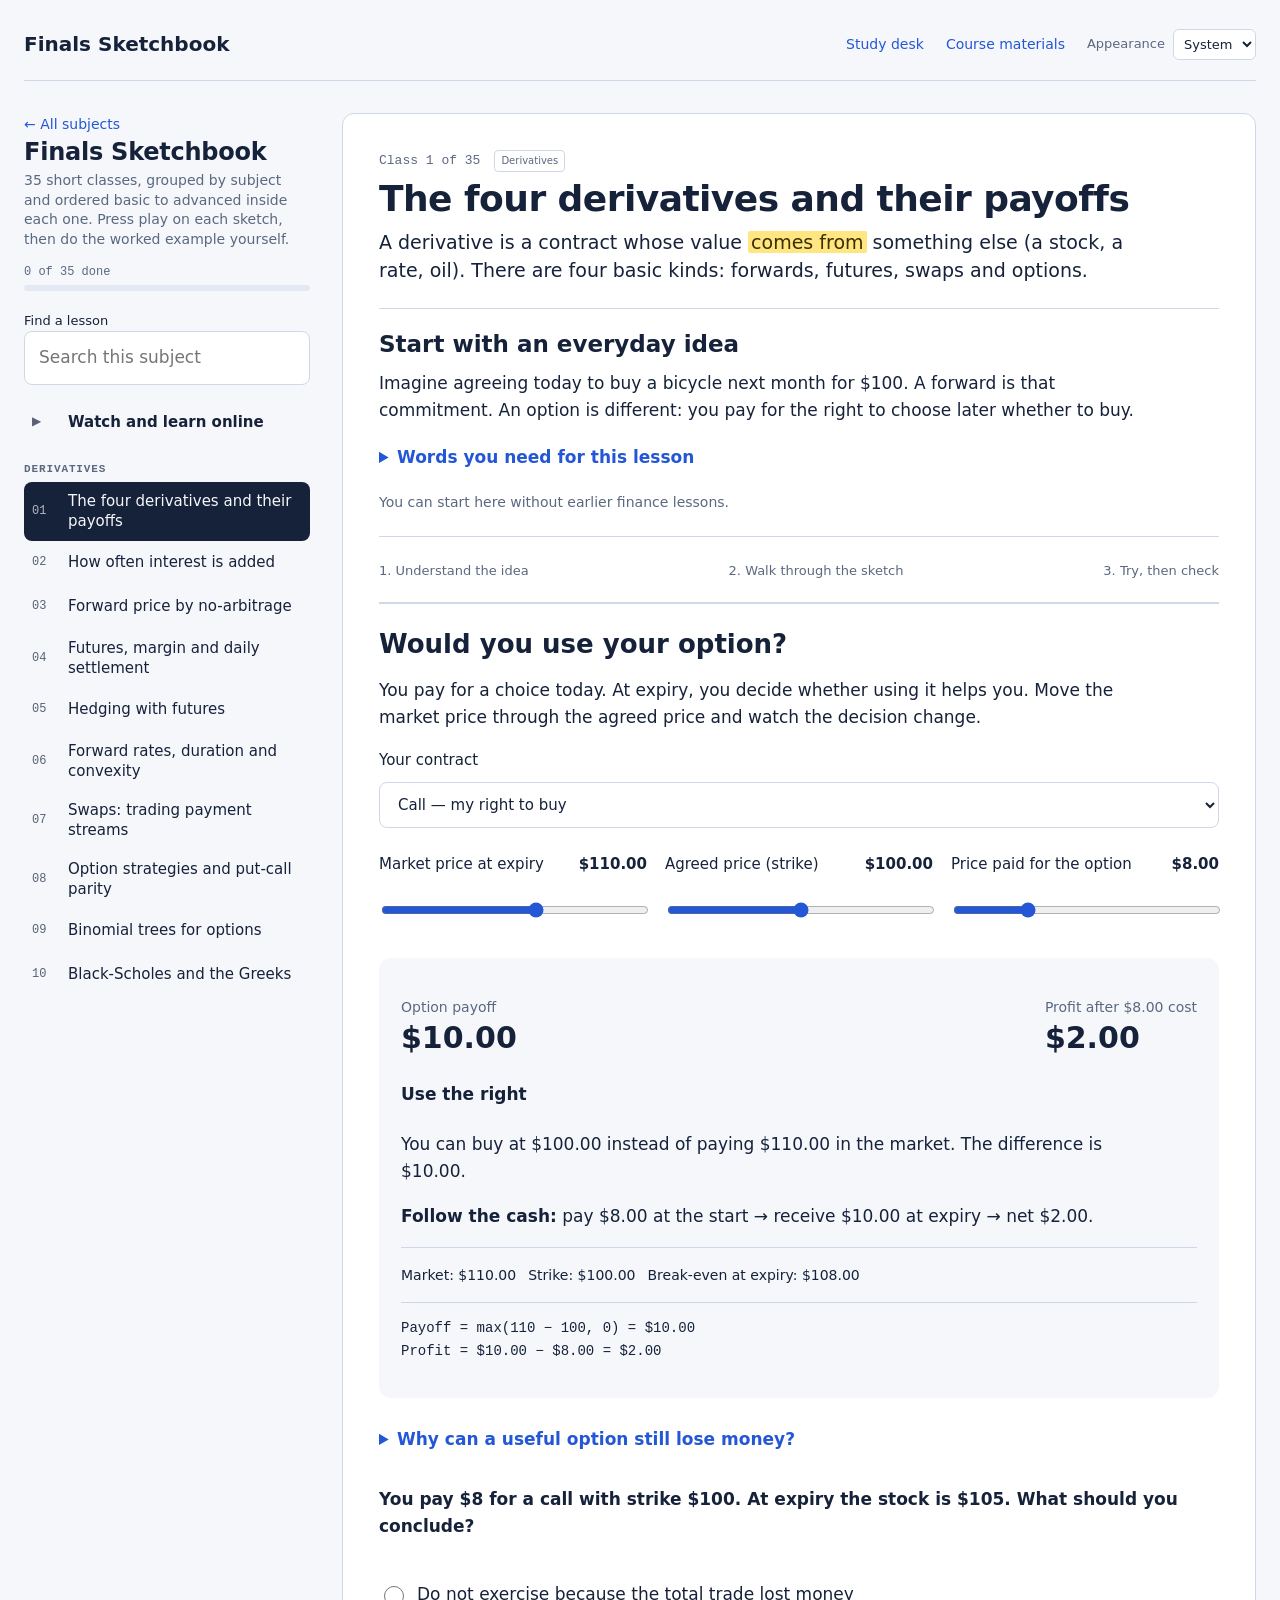
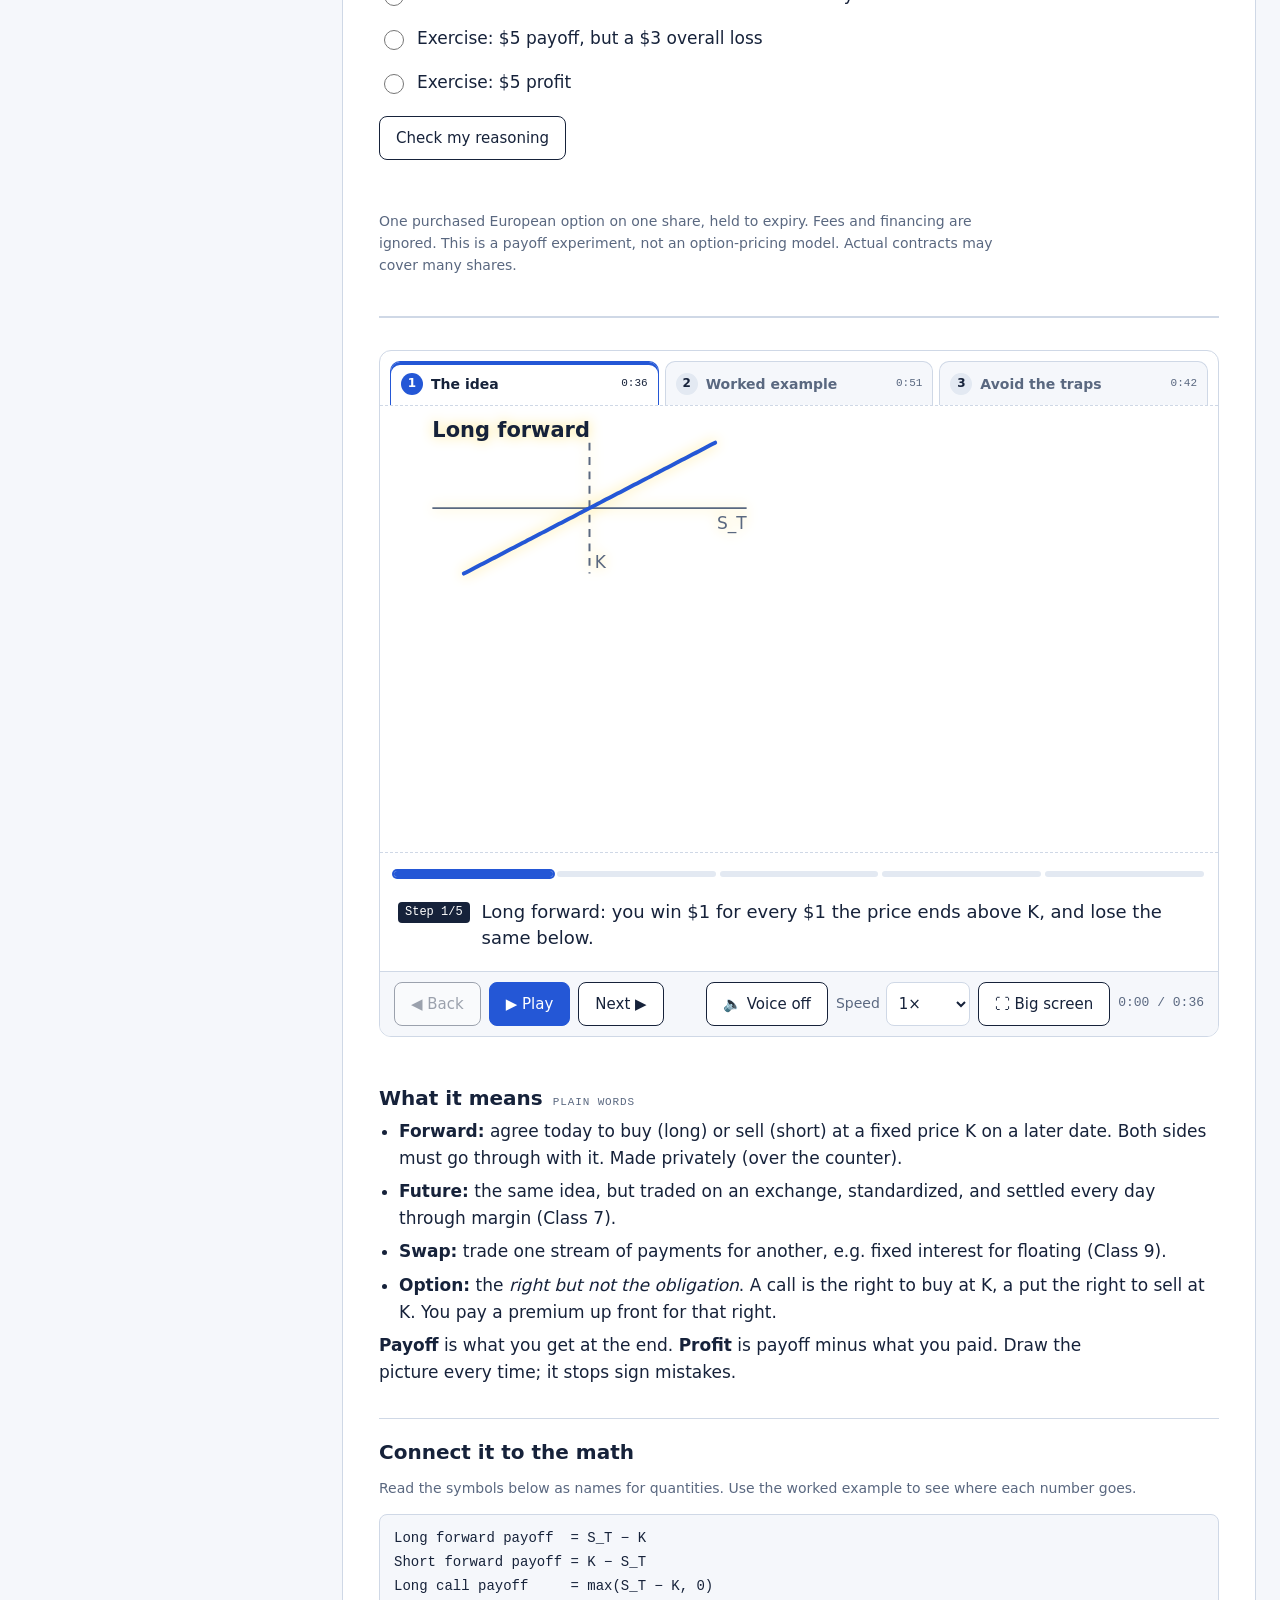
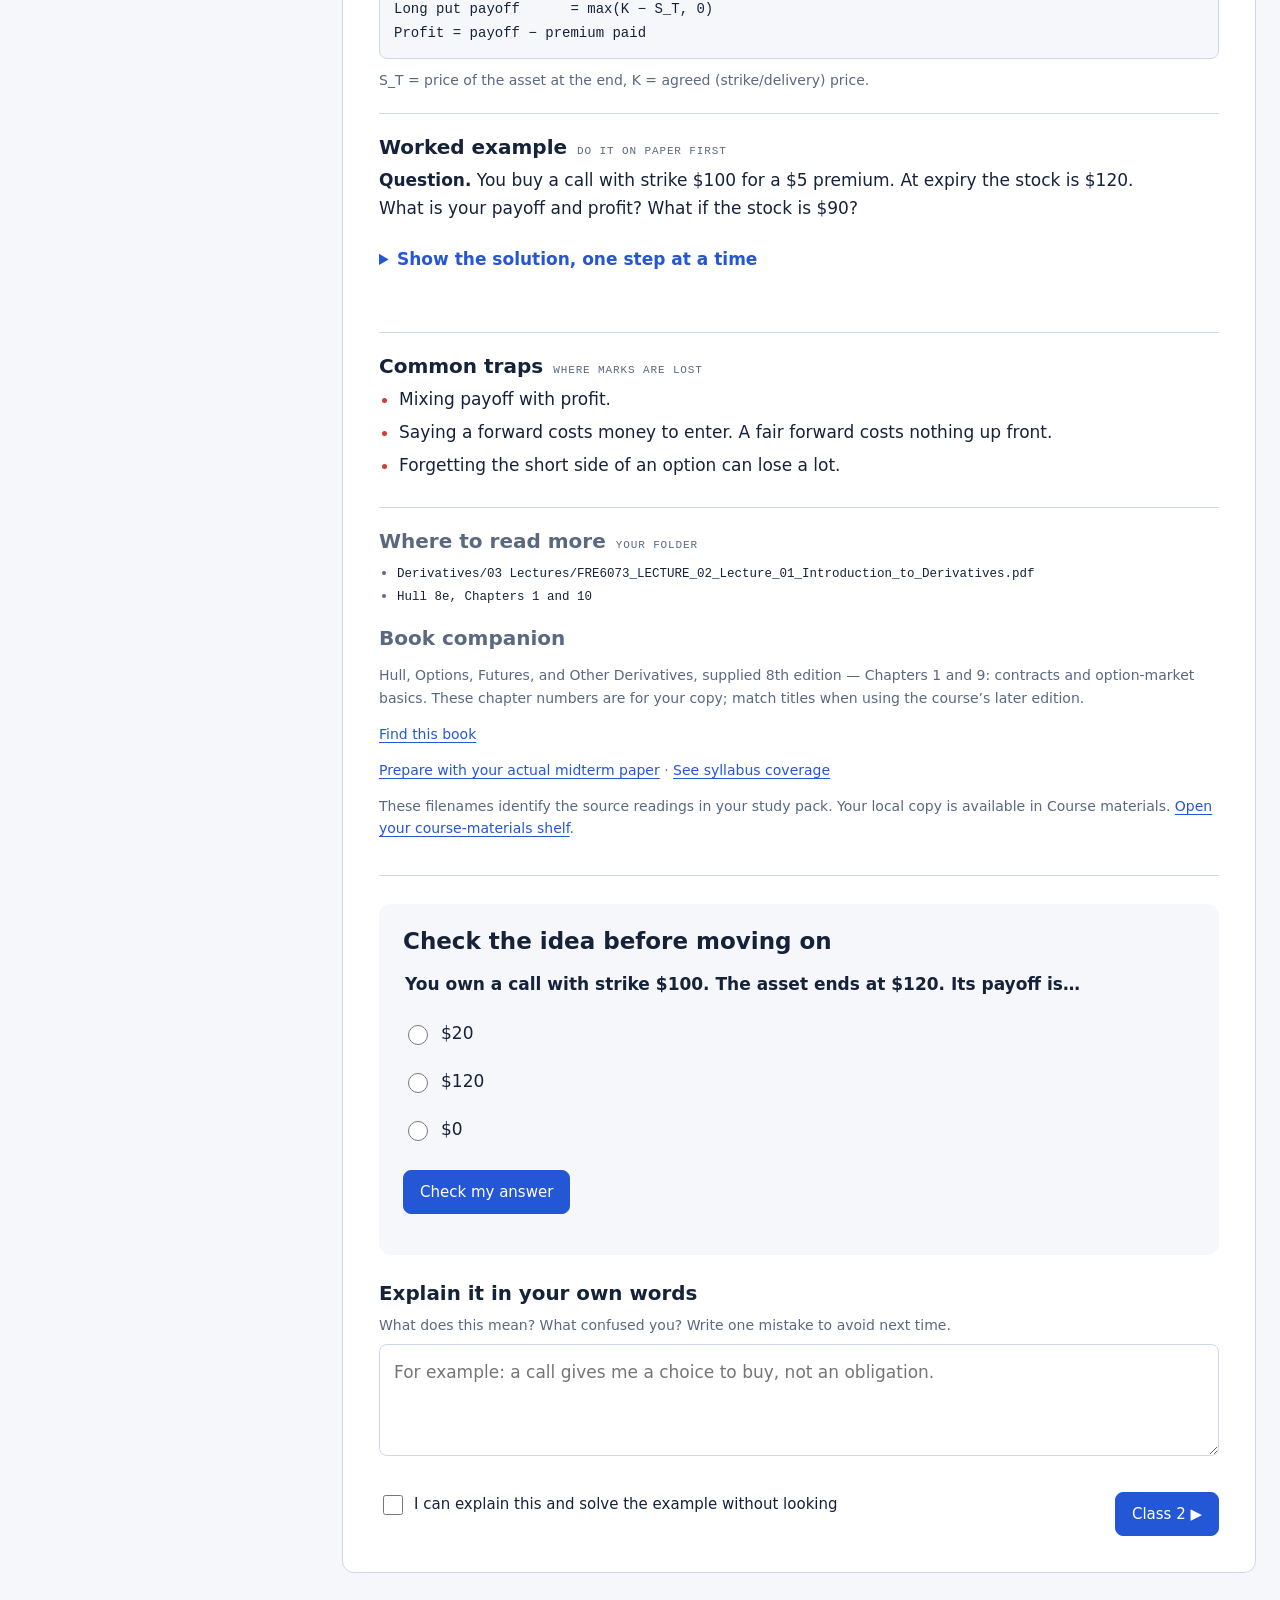
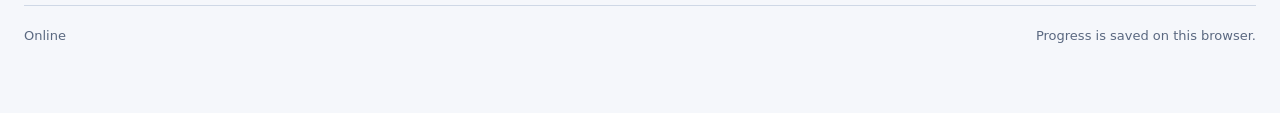
==== commit 7e39a3ea: "Add worked-example and traps videos to every class Each class now has three short videos in the same" ====
--- a/all.html
+++ b/all.html
@@ -33,5 +33,5 @@
 
 
 
-<footer class="appfooter"><span id="connection"></span><span id="save-status" role="status">Progress is saved on this browser.</span></footer><noscript><p>Please enable JavaScript for interactive lessons. The <a href="pdf/Finals%20Sketchbook%20-%20All%20Subjects.pdf">original printable notes</a> also work without JavaScript.</p></noscript><script src="assets/config.js"></script><script src="assets/common.js"></script><script src="assets/lessons.js"></script><script src="assets/beginner.js"></script><script>const PAGE="all";</script><script src="assets/labs.js"></script><script src="assets/study.js"></script></body>
+<footer class="appfooter"><span id="connection"></span><span id="save-status" role="status">Progress is saved on this browser.</span></footer><noscript><p>Please enable JavaScript for interactive lessons. The <a href="pdf/Finals%20Sketchbook%20-%20All%20Subjects.pdf">original printable notes</a> also work without JavaScript.</p></noscript><script src="assets/config.js"></script><script src="assets/common.js"></script><script src="assets/lessons.js"></script><script src="assets/beginner.js"></script><script src="assets/videos.js"></script><script>const PAGE="all";</script><script src="assets/labs.js"></script><script src="assets/study.js"></script></body>
 </html>
--- a/assets/base.css
+++ b/assets/base.css
@@ -58,6 +58,36 @@
 .dots{display:flex;gap:6px;margin-left:auto}
 .dots button{width:12px;height:12px;border-radius:50%;border:1.5px solid var(--ink);background:transparent;padding:0;cursor:pointer}
 .dots button.on{background:var(--ink)}
+/* video-style player */
+.stage{position:relative;cursor:pointer}
+.player:focus{outline:none}.player:focus-visible{outline:3px solid var(--blue);outline-offset:2px}
+.tl{display:flex;gap:4px;padding:10px 14px 0;border-top:1px dashed var(--line)}
+.tl .seg{flex:1;height:22px;padding:8px 0;border:0;background:none;cursor:pointer;position:relative;min-width:0}
+.tl .seg::before{content:"";position:absolute;inset:8px 0;border-radius:3px;background:var(--grid)}
+.tl .seg i{position:absolute;left:0;top:8px;bottom:8px;width:0;border-radius:3px;background:var(--blue)}
+.tl .seg.done i,.tl .seg.now:not(.run) i{width:100%}
+.tl .seg.now::before{box-shadow:0 0 0 2px var(--blue)}
+.tl .seg:hover::before{background:var(--line)}
+.tl+.cap{border-top:0}
+.cap.in #cap{animation:capin .45s ease-out both}
+@keyframes capin{from{opacity:0;transform:translateY(4px)}to{opacity:1;transform:none}}
+.ctrl-r{display:flex;flex-wrap:wrap;gap:8px;align-items:center;margin-left:auto}
+.speed{font-size:14px;color:var(--mut);display:flex;align-items:center;gap:6px}
+.speed select{font:inherit;font-size:15px;min-height:44px;padding:6px 8px;border-radius:8px;border:1px solid var(--line);background:var(--sheet);color:var(--ink)}
+.time{font-family:var(--mono);font-size:13px;color:var(--mut);min-width:84px;text-align:right}
+.btn[aria-pressed="true"]{background:var(--grid);border-color:var(--blue)}
+svg .fresh{filter:drop-shadow(0 0 5px var(--hl))}
+.endcard{position:absolute;inset:0;display:flex;flex-direction:column;align-items:center;justify-content:center;gap:4px;text-align:center;padding:16px;background:color-mix(in srgb,var(--sheet) 90%,transparent);cursor:default}
+.endcard[hidden]{display:none}
+.end-t{font-family:var(--display);font-size:26px;font-weight:700;margin:0;color:var(--green)}
+.end-b{display:flex;flex-wrap:wrap;gap:8px;justify-content:center;margin-top:10px}
+.player.theater{position:fixed;inset:0;z-index:50;border-radius:0;border:0;display:flex;flex-direction:column;overflow:auto}
+.player.theater .stage{flex:1;display:flex;align-items:center;justify-content:center;min-height:0}
+.player.theater .stage svg{min-width:0;max-height:100%;max-width:min(100%,calc((100vh - 230px) * 1.88))}
+.player.theater .cap{font-size:clamp(18px,2.4vw,26px);min-height:0;max-width:70ch;margin:0 auto;width:100%}
+body.no-scroll{overflow:hidden}
+@media (max-width:640px){.endcard:not(.x){position:static;background:var(--paper);border-top:1px dashed var(--line);padding:14px 10px}.endcard .small{display:none}.ctrl-r{margin-left:0;width:100%}.time{margin-left:auto}.player.theater .stage svg{max-width:100%}}
+@media (prefers-reduced-motion: reduce){.cap.in #cap{animation:none}svg .fresh{filter:none}}
 /* sections */
 .grid2{display:grid;grid-template-columns:repeat(2,minmax(0,1fr));gap:22px;margin-top:26px}
 section.blk{background:var(--sheet);border:1px solid var(--line);border-radius:10px;padding:18px 20px;min-width:0}
--- a/assets/study.css
+++ b/assets/study.css
@@ -11,3 +11,15 @@
 .practice-question h2{font-size:28px}.practice-question>p{max-width:72ch}.practice-question .field{max-width:180px}.practice-question{scroll-margin-top:20px}@media print{.practice-help,.practice-question .reflection,.actions,#question-links,#timer-status,.appfooter{display:none!important}.practice-question{break-inside:avoid;margin:16px 0!important}.home h1{font-size:28px}}
 .table-scroll{overflow-x:auto;margin:24px 0}table{border-collapse:collapse;width:100%;font-size:15px;line-height:1.55}caption{text-align:left;font-weight:700;margin-bottom:12px}th,td{text-align:left;vertical-align:top;padding:14px 12px;border-bottom:1px solid var(--line)}th{background:var(--paper)}td:first-child{font-weight:700}section[id]{scroll-margin-top:20px}@media(max-width:640px){table{min-width:680px}.table-scroll{margin-inline:-4px}}
 .concept-lab{padding:26px 0;margin:8px 0 32px;border-block:2px solid var(--line)}.concept-lab>h3{font-size:26px}.concept-lab p{max-width:70ch}.lab-controls{display:grid;grid-template-columns:repeat(3,minmax(0,1fr));gap:18px;margin:24px 0}.lab-control{display:grid;grid-template-columns:1fr auto;gap:10px;font-size:15px;align-items:center}.lab-control input,.lab-control select{grid-column:1/-1;width:100%;min-height:44px}.lab-control input{accent-color:var(--blue)}.lab-control output{font-weight:700;font-variant-numeric:tabular-nums}.lab-scene{background:var(--paper);padding:22px;border-radius:12px;margin:20px 0}.lab-transfer,.lab-account{display:flex;gap:24px;align-items:center;justify-content:space-between;margin:16px 0 24px}.lab-transfer strong,.lab-account strong{display:block;font-size:30px;line-height:1.3;font-variant-numeric:tabular-nums}.lab-transfer span,.lab-account span,.lab-account small{display:block;color:var(--mut);font-size:14px}.lab-arrow{font-size:28px!important}.lab-timeline{list-style:none;padding:0;margin:24px 0}.lab-timeline li{display:flex;flex-wrap:wrap;gap:8px 20px;padding:10px 0;border-top:1px solid var(--line);align-items:baseline}.lab-timeline li>span{min-width:65px}.lab-timeline small{color:var(--mut)}.lab-equation{font-family:var(--mono);font-size:14px;overflow-wrap:anywhere}.lab-story{padding-left:24px}.lab-story li{padding:8px 0}.lab-story p{margin:6px 0}.lab-price-line{display:flex;flex-wrap:wrap;gap:12px;font-size:14px;padding:16px 0;border-block:1px solid var(--line)}.lab-predict{border:0;border-top:1px solid var(--line);margin:24px 0 0;padding:20px 0}.lab-predict legend{font-weight:700;padding:0 0 12px}.lab-predict label{display:flex;gap:10px;align-items:center;min-height:44px}.lab-predict input{width:20px;height:20px;accent-color:var(--blue)}.lab-predict .btn{margin-top:12px}.lab-explanation{background:var(--paper);border-radius:8px;padding:18px}.lab-account{align-items:flex-start;padding:20px 0;border-block:1px solid var(--line)}#lab-next-price{max-width:250px;margin-top:10px}#lab-settlement>label{display:block}#lab-call{padding:0 0 20px}.concept-lab table{font-size:14px}.concept-lab table td{font-variant-numeric:tabular-nums}@media(max-width:640px){.lab-controls{grid-template-columns:1fr;gap:20px}.lab-scene{padding:16px}.lab-transfer,.lab-account{gap:14px;flex-wrap:wrap}.lab-transfer strong,.lab-account strong{font-size:26px}.lab-account>div{flex:1;min-width:140px}.concept-lab table{min-width:500px}.concept-lab>h3{font-size:24px}}@media print{.concept-lab{display:none!important}}
+.quiz-topic{margin:28px 0}.quiz-score{font-weight:700}.quiz-q{border:0;border-top:1px solid var(--line);margin:0;padding:20px 0}.quiz-q legend{font-weight:700;padding:0 0 12px;max-width:70ch}.quiz-n{color:var(--mut);margin-right:4px}.quiz-q label{display:flex;gap:10px;align-items:center;min-height:44px;padding:4px 10px;border-radius:8px;cursor:pointer}.quiz-q input{width:20px;height:20px;flex-shrink:0;accent-color:var(--blue)}.quiz-q label[data-state=right]{background:color-mix(in srgb,var(--green) 14%,transparent);font-weight:700}.quiz-q label[data-state=wrong]{background:color-mix(in srgb,#d64545 14%,transparent);text-decoration:line-through}.quiz-why{background:var(--paper);border-radius:8px;padding:14px 16px;margin:12px 0 0;max-width:70ch}.quiz-why[data-correct=true]{border-left:4px solid var(--green)}.quiz-why[data-correct=false]{border-left:4px solid #d64545}
+.small,.home p{overflow-wrap:break-word}.lab-bars{display:grid;gap:8px;margin:16px 0}.lab-bar{display:grid;grid-template-columns:90px 1fr 90px;gap:10px;align-items:center;font-size:14px;font-variant-numeric:tabular-nums}.lab-bar i{display:block;height:14px;border-radius:4px;background:var(--blue);min-width:2px}.lab-bar i.neg{background:#d64545}.lab-bar b{text-align:right}.lab-verdict{font-size:20px;font-weight:700}.lab-verdict[data-good=true]{color:var(--green)}.lab-verdict[data-good=false]{color:#d64545}@media(max-width:640px){.lab-bar{grid-template-columns:64px 1fr 76px}}
+.vtabs{display:flex;gap:6px;padding:10px 10px 0;overflow-x:auto;border-bottom:1px dashed var(--line);scrollbar-width:none}
+.vtab{flex:1 1 0;min-width:0;display:flex;align-items:center;gap:8px;min-height:44px;padding:8px 10px;border:1px solid var(--line);border-bottom:0;border-radius:10px 10px 0 0;background:var(--paper);color:var(--mut);font:inherit;font-size:14px;cursor:pointer;text-align:left}
+.vtab .vn{flex:none;width:22px;height:22px;border-radius:50%;display:grid;place-items:center;background:var(--grid);color:var(--ink);font-size:12px;font-weight:700}
+.vtab .vt{flex:1;min-width:0;overflow:hidden;text-overflow:ellipsis;white-space:nowrap;font-weight:700}
+.vtab .vd{flex:none;font-family:var(--mono);font-size:11px}
+.vtab.on{background:var(--sheet);color:var(--ink);border-color:var(--blue);box-shadow:inset 0 3px 0 var(--blue)}
+.vtab.on .vn{background:var(--blue);color:var(--sheet)}
+.vtab:focus-visible{outline:3px solid var(--blue);outline-offset:-3px}
+.vtab .vs{display:none}
+@media (max-width:640px){.vtab{font-size:14px;padding:8px}.vtab .vd,.vtab .vt{display:none}.vtab .vs{display:inline;font-weight:700}}
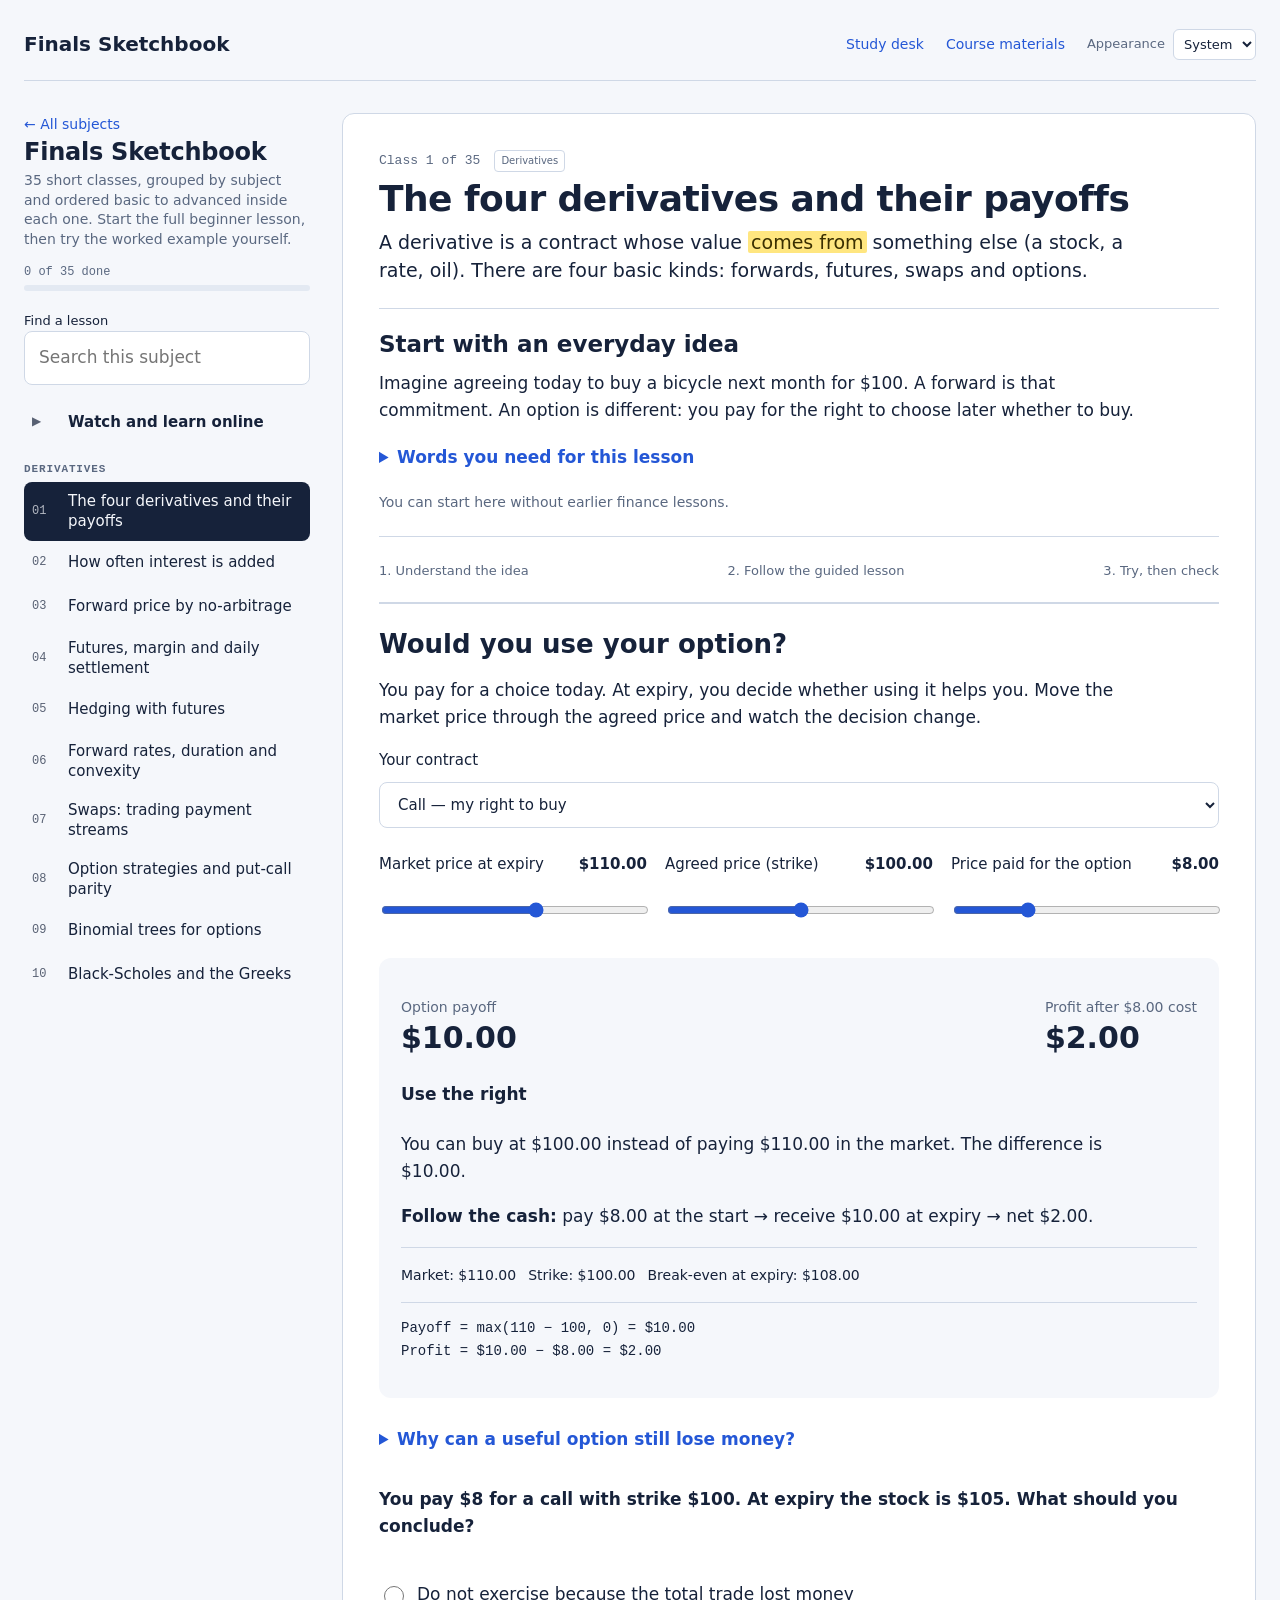
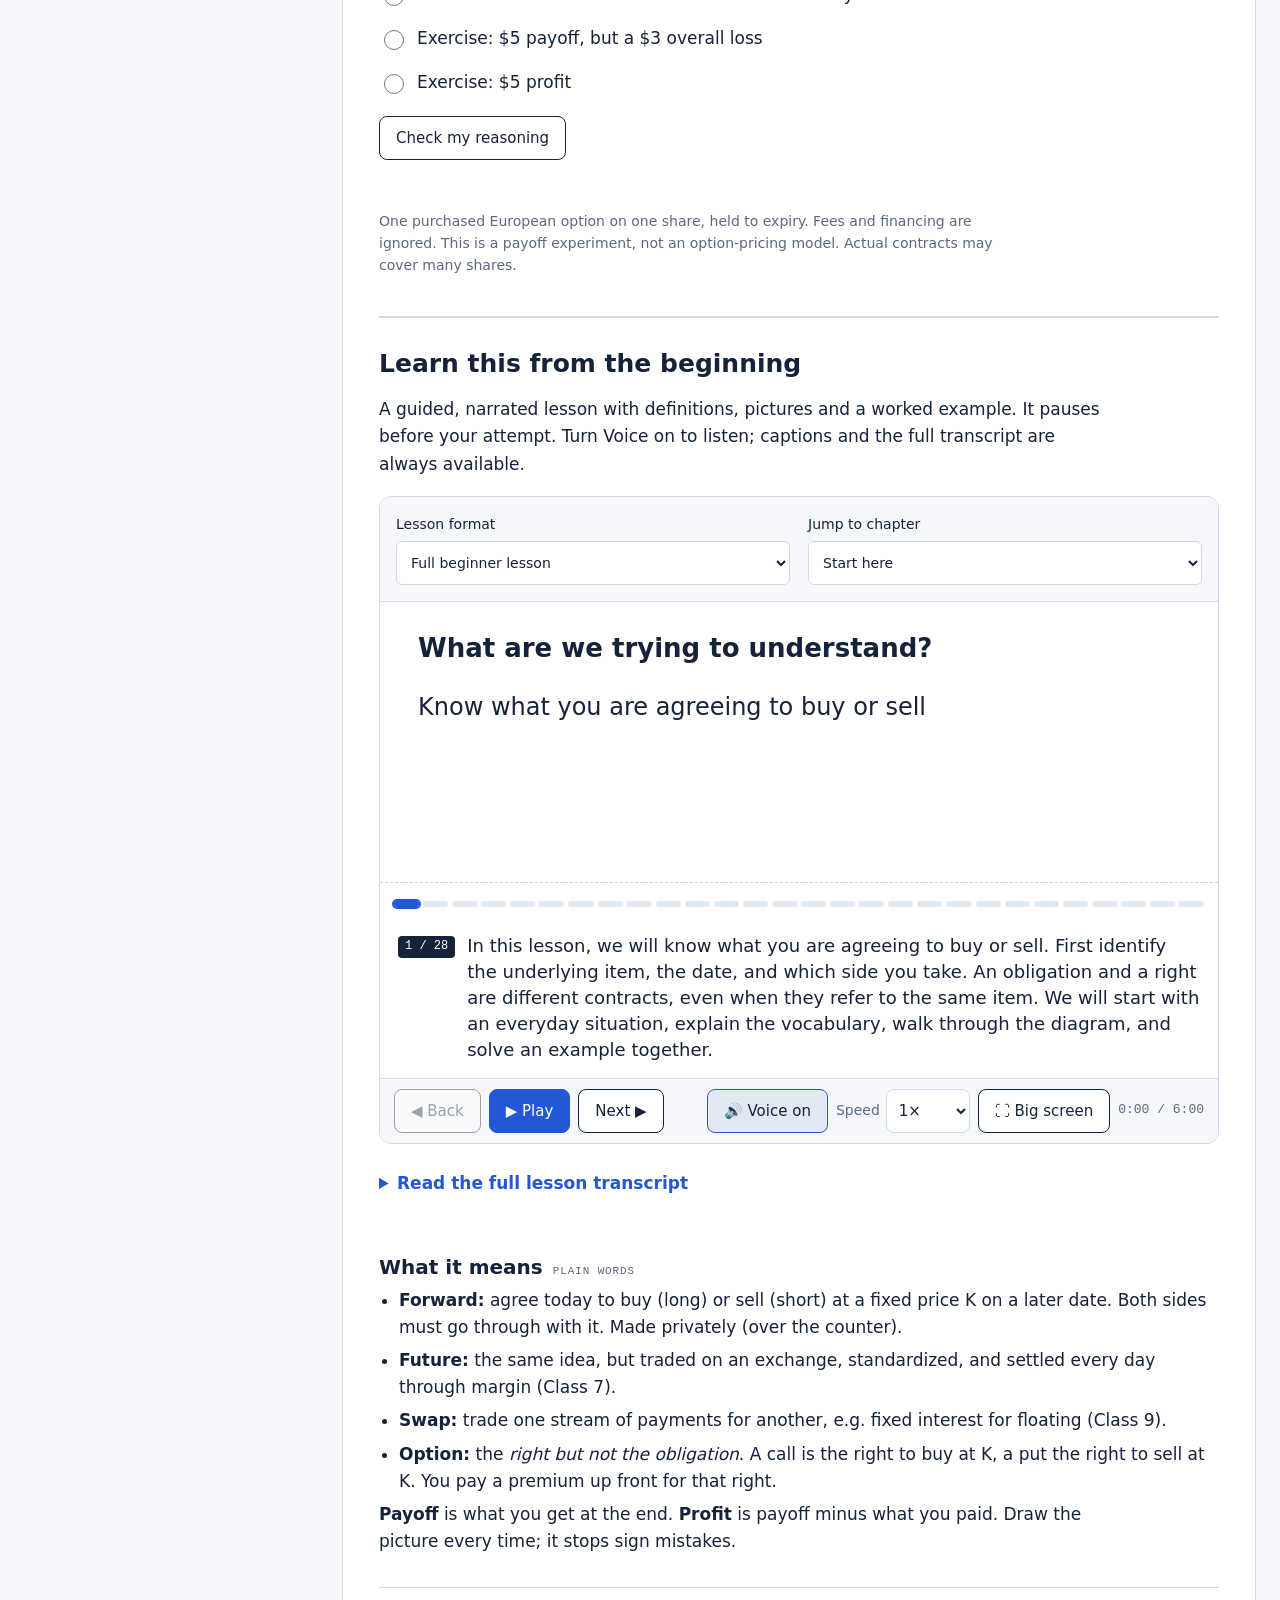
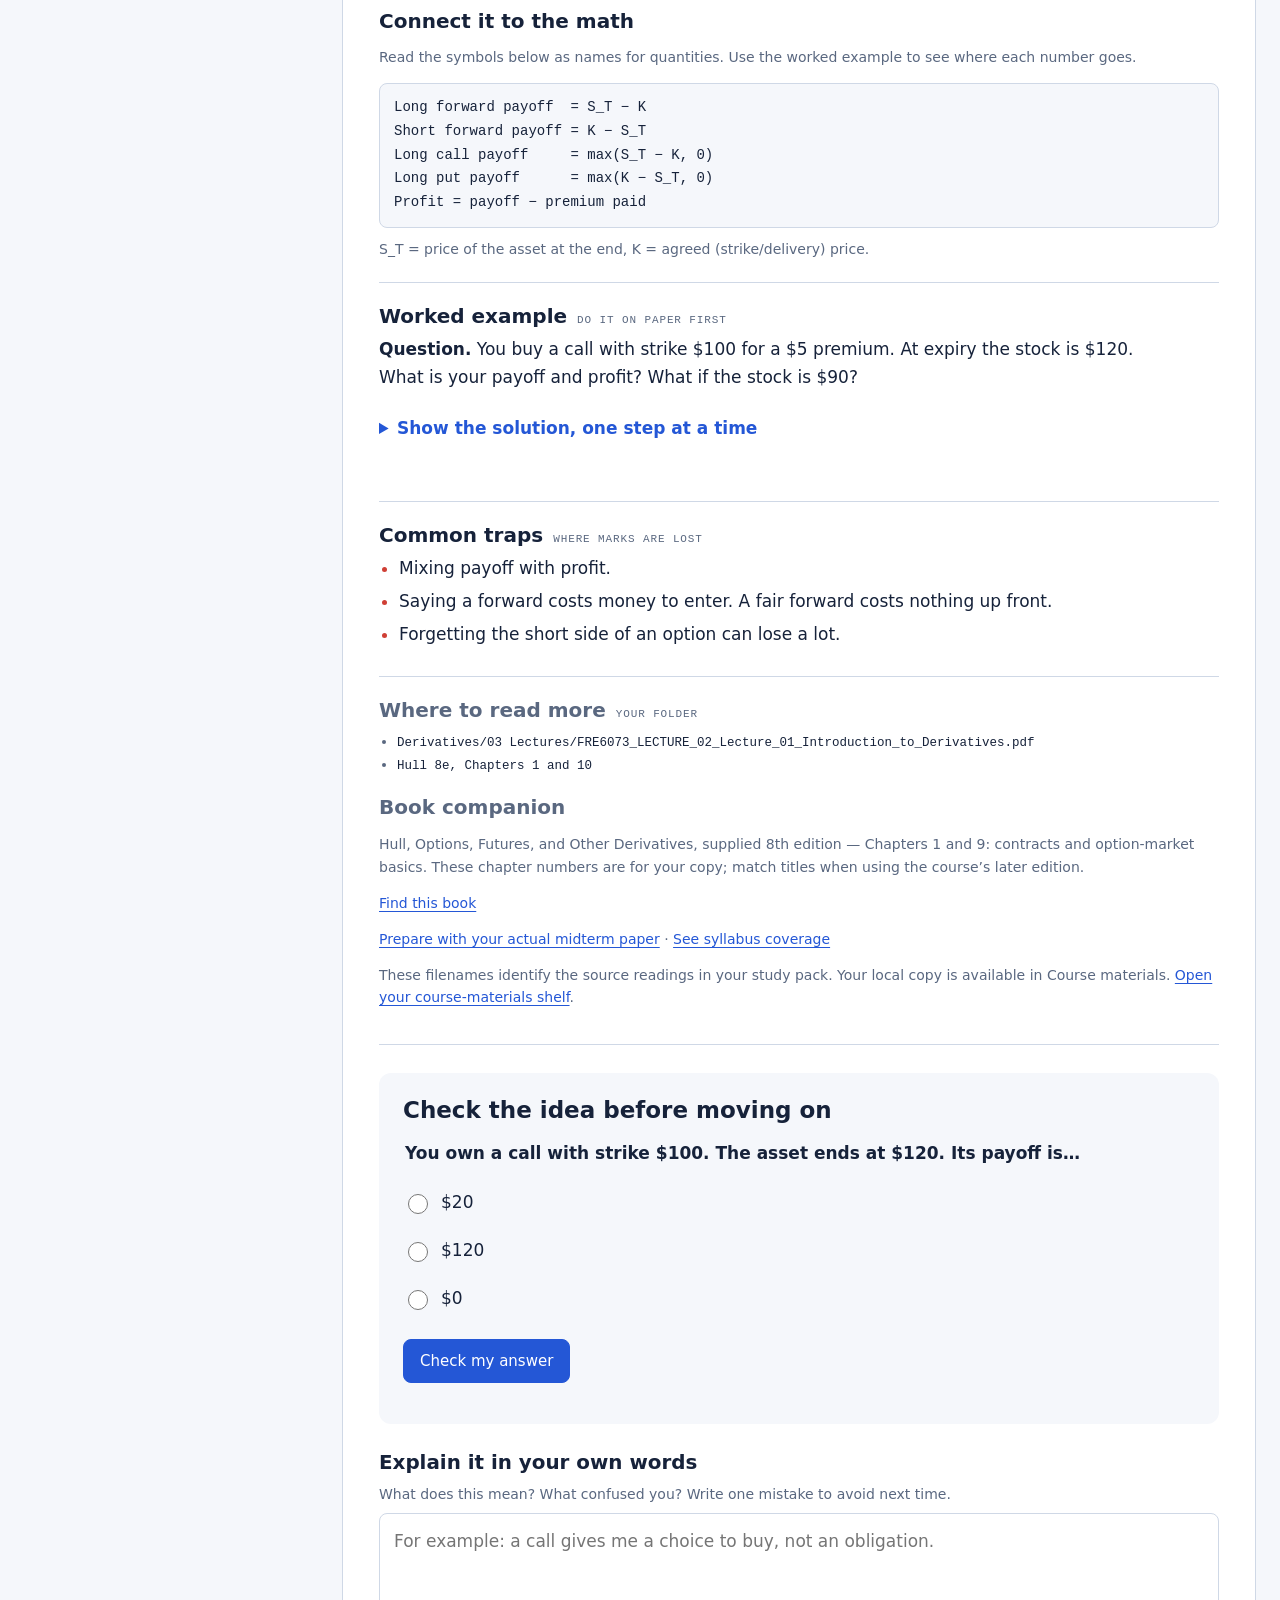
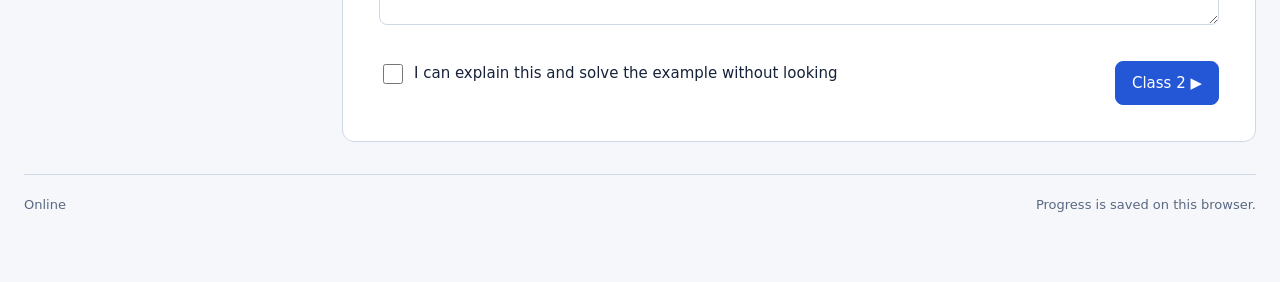
==== commit 757fd7e8: "Add full beginner teaching sequences and guided lesson playback" ====
--- a/all.html
+++ b/all.html
@@ -21,7 +21,7 @@
   <aside class="side">
     <div class="brand"><a href="./" style="font-size:14px;color:var(--blue);text-decoration:none">← All subjects</a>
       <h1>Finals Sketchbook</h1>
-      <p>35 short classes, grouped by subject and ordered basic to advanced inside each one. Press play on each sketch, then do the worked example yourself.</p>
+      <p>35 short classes, grouped by subject and ordered basic to advanced inside each one. Start the full beginner lesson, then try the worked example yourself.</p>
     </div>
     <div class="prog" id="progtxt">0 of 35 done</div>
     <div class="bar"><i id="progbar"></i></div>
@@ -33,5 +33,5 @@
 
 
 
-<footer class="appfooter"><span id="connection"></span><span id="save-status" role="status">Progress is saved on this browser.</span></footer><noscript><p>Please enable JavaScript for interactive lessons. The <a href="pdf/Finals%20Sketchbook%20-%20All%20Subjects.pdf">original printable notes</a> also work without JavaScript.</p></noscript><script src="assets/config.js"></script><script src="assets/common.js"></script><script src="assets/lessons.js"></script><script src="assets/beginner.js"></script><script src="assets/videos.js"></script><script>const PAGE="all";</script><script src="assets/labs.js"></script><script src="assets/study.js"></script></body>
+<footer class="appfooter"><span id="connection"></span><span id="save-status" role="status">Progress is saved on this browser.</span></footer><noscript><p>Please enable JavaScript for interactive lessons. The <a href="pdf/Finals%20Sketchbook%20-%20All%20Subjects.pdf">original printable notes</a> also work without JavaScript.</p></noscript><script src="assets/config.js"></script><script src="assets/common.js"></script><script src="assets/lessons.js"></script><script src="assets/beginner.js"></script><script>const PAGE="all";</script><script src="assets/labs.js"></script><script src="assets/guided-lessons.js"></script><script src="assets/study.js"></script></body>
 </html>
--- a/assets/study.css
+++ b/assets/study.css
@@ -13,13 +13,9 @@
 .concept-lab{padding:26px 0;margin:8px 0 32px;border-block:2px solid var(--line)}.concept-lab>h3{font-size:26px}.concept-lab p{max-width:70ch}.lab-controls{display:grid;grid-template-columns:repeat(3,minmax(0,1fr));gap:18px;margin:24px 0}.lab-control{display:grid;grid-template-columns:1fr auto;gap:10px;font-size:15px;align-items:center}.lab-control input,.lab-control select{grid-column:1/-1;width:100%;min-height:44px}.lab-control input{accent-color:var(--blue)}.lab-control output{font-weight:700;font-variant-numeric:tabular-nums}.lab-scene{background:var(--paper);padding:22px;border-radius:12px;margin:20px 0}.lab-transfer,.lab-account{display:flex;gap:24px;align-items:center;justify-content:space-between;margin:16px 0 24px}.lab-transfer strong,.lab-account strong{display:block;font-size:30px;line-height:1.3;font-variant-numeric:tabular-nums}.lab-transfer span,.lab-account span,.lab-account small{display:block;color:var(--mut);font-size:14px}.lab-arrow{font-size:28px!important}.lab-timeline{list-style:none;padding:0;margin:24px 0}.lab-timeline li{display:flex;flex-wrap:wrap;gap:8px 20px;padding:10px 0;border-top:1px solid var(--line);align-items:baseline}.lab-timeline li>span{min-width:65px}.lab-timeline small{color:var(--mut)}.lab-equation{font-family:var(--mono);font-size:14px;overflow-wrap:anywhere}.lab-story{padding-left:24px}.lab-story li{padding:8px 0}.lab-story p{margin:6px 0}.lab-price-line{display:flex;flex-wrap:wrap;gap:12px;font-size:14px;padding:16px 0;border-block:1px solid var(--line)}.lab-predict{border:0;border-top:1px solid var(--line);margin:24px 0 0;padding:20px 0}.lab-predict legend{font-weight:700;padding:0 0 12px}.lab-predict label{display:flex;gap:10px;align-items:center;min-height:44px}.lab-predict input{width:20px;height:20px;accent-color:var(--blue)}.lab-predict .btn{margin-top:12px}.lab-explanation{background:var(--paper);border-radius:8px;padding:18px}.lab-account{align-items:flex-start;padding:20px 0;border-block:1px solid var(--line)}#lab-next-price{max-width:250px;margin-top:10px}#lab-settlement>label{display:block}#lab-call{padding:0 0 20px}.concept-lab table{font-size:14px}.concept-lab table td{font-variant-numeric:tabular-nums}@media(max-width:640px){.lab-controls{grid-template-columns:1fr;gap:20px}.lab-scene{padding:16px}.lab-transfer,.lab-account{gap:14px;flex-wrap:wrap}.lab-transfer strong,.lab-account strong{font-size:26px}.lab-account>div{flex:1;min-width:140px}.concept-lab table{min-width:500px}.concept-lab>h3{font-size:24px}}@media print{.concept-lab{display:none!important}}
 .quiz-topic{margin:28px 0}.quiz-score{font-weight:700}.quiz-q{border:0;border-top:1px solid var(--line);margin:0;padding:20px 0}.quiz-q legend{font-weight:700;padding:0 0 12px;max-width:70ch}.quiz-n{color:var(--mut);margin-right:4px}.quiz-q label{display:flex;gap:10px;align-items:center;min-height:44px;padding:4px 10px;border-radius:8px;cursor:pointer}.quiz-q input{width:20px;height:20px;flex-shrink:0;accent-color:var(--blue)}.quiz-q label[data-state=right]{background:color-mix(in srgb,var(--green) 14%,transparent);font-weight:700}.quiz-q label[data-state=wrong]{background:color-mix(in srgb,#d64545 14%,transparent);text-decoration:line-through}.quiz-why{background:var(--paper);border-radius:8px;padding:14px 16px;margin:12px 0 0;max-width:70ch}.quiz-why[data-correct=true]{border-left:4px solid var(--green)}.quiz-why[data-correct=false]{border-left:4px solid #d64545}
 .small,.home p{overflow-wrap:break-word}.lab-bars{display:grid;gap:8px;margin:16px 0}.lab-bar{display:grid;grid-template-columns:90px 1fr 90px;gap:10px;align-items:center;font-size:14px;font-variant-numeric:tabular-nums}.lab-bar i{display:block;height:14px;border-radius:4px;background:var(--blue);min-width:2px}.lab-bar i.neg{background:#d64545}.lab-bar b{text-align:right}.lab-verdict{font-size:20px;font-weight:700}.lab-verdict[data-good=true]{color:var(--green)}.lab-verdict[data-good=false]{color:#d64545}@media(max-width:640px){.lab-bar{grid-template-columns:64px 1fr 76px}}
-.vtabs{display:flex;gap:6px;padding:10px 10px 0;overflow-x:auto;border-bottom:1px dashed var(--line);scrollbar-width:none}
-.vtab{flex:1 1 0;min-width:0;display:flex;align-items:center;gap:8px;min-height:44px;padding:8px 10px;border:1px solid var(--line);border-bottom:0;border-radius:10px 10px 0 0;background:var(--paper);color:var(--mut);font:inherit;font-size:14px;cursor:pointer;text-align:left}
-.vtab .vn{flex:none;width:22px;height:22px;border-radius:50%;display:grid;place-items:center;background:var(--grid);color:var(--ink);font-size:12px;font-weight:700}
-.vtab .vt{flex:1;min-width:0;overflow:hidden;text-overflow:ellipsis;white-space:nowrap;font-weight:700}
-.vtab .vd{flex:none;font-family:var(--mono);font-size:11px}
-.vtab.on{background:var(--sheet);color:var(--ink);border-color:var(--blue);box-shadow:inset 0 3px 0 var(--blue)}
-.vtab.on .vn{background:var(--blue);color:var(--sheet)}
-.vtab:focus-visible{outline:3px solid var(--blue);outline-offset:-3px}
-.vtab .vs{display:none}
-@media (max-width:640px){.vtab{font-size:14px;padding:8px}.vtab .vd,.vtab .vt{display:none}.vtab .vs{display:inline;font-weight:700}}
+/* Guided teaching keeps the current scene readable; sketches remain a separate revision mode. */
+.guided-intro{margin:30px 0 18px}.guided-intro h3{font-size:25px}.guided-intro p{max-width:68ch}
+.lesson-tools{display:flex;gap:18px;flex-wrap:wrap;padding:16px;background:var(--paper);border-bottom:1px solid var(--line)}.lesson-tools label{display:flex;flex:1;min-width:180px;flex-direction:column;gap:6px;font-size:14px}.lesson-tools select{font:inherit;padding:10px;color:var(--ink);background:var(--sheet);border:1px solid var(--line);border-radius:6px;min-height:44px;width:100%}
+.lesson-board{padding:30px;min-height:280px;cursor:default;width:100%;max-width:76ch;margin:auto}.lesson-board h3{font-size:26px;line-height:1.25;margin:0 0 24px}.lesson-board #scene-visual{font-size:clamp(18px,2.1vw,24px);line-height:1.55;white-space:pre-wrap;overflow-wrap:anywhere}.lesson-board fieldset{border:0;padding:0}.lesson-board legend{font-size:16px;margin-bottom:12px}.lesson-board button{display:flex;width:100%;justify-content:flex-start;text-align:left;margin:8px 0}.stage [hidden]{display:none!important}
+.player .tl{overflow-x:auto;padding-bottom:4px}.player .tl .seg{min-width:20px}.player.theater .stage{flex:none;min-height:280px}.player.theater .lesson-board{padding-block:28px}.player.theater .cap{font-size:18px}.video-transcript{margin:18px 0 28px}.video-transcript li{padding:12px 0;border-bottom:1px solid var(--line)}.video-transcript p{max-width:70ch}.transcript-jump{background:none;border:0;font:inherit;font-weight:700;text-align:left;color:var(--blue);padding:10px 0;cursor:pointer;min-height:44px}.transcript-jump:focus-visible{outline:3px solid var(--blue);outline-offset:3px}
+@media(max-width:640px){.lesson-board{padding:20px 16px;min-height:230px}.lesson-board h3{font-size:23px}.lesson-tools{gap:12px;padding:12px}.lesson-tools label{min-width:150px}.player .cap{flex-direction:column;gap:8px}.player .tl .seg{min-width:26px}}
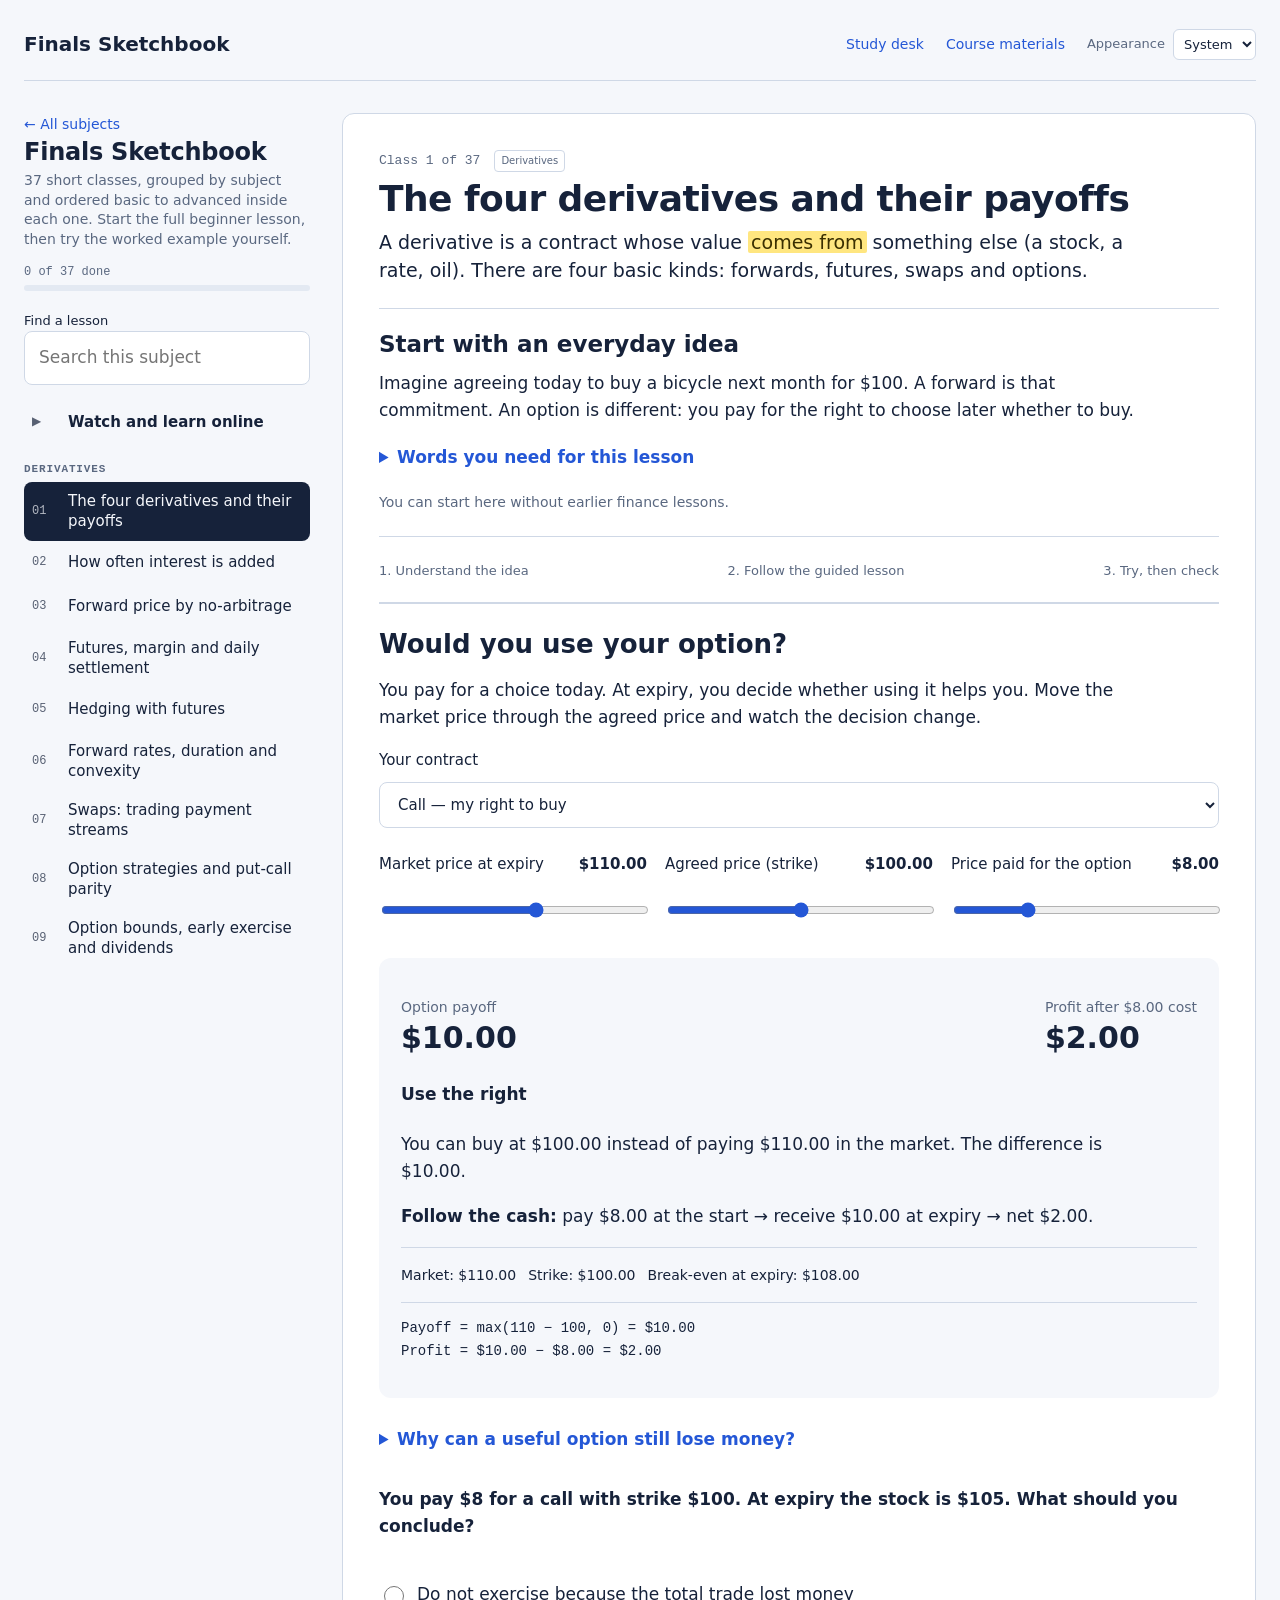
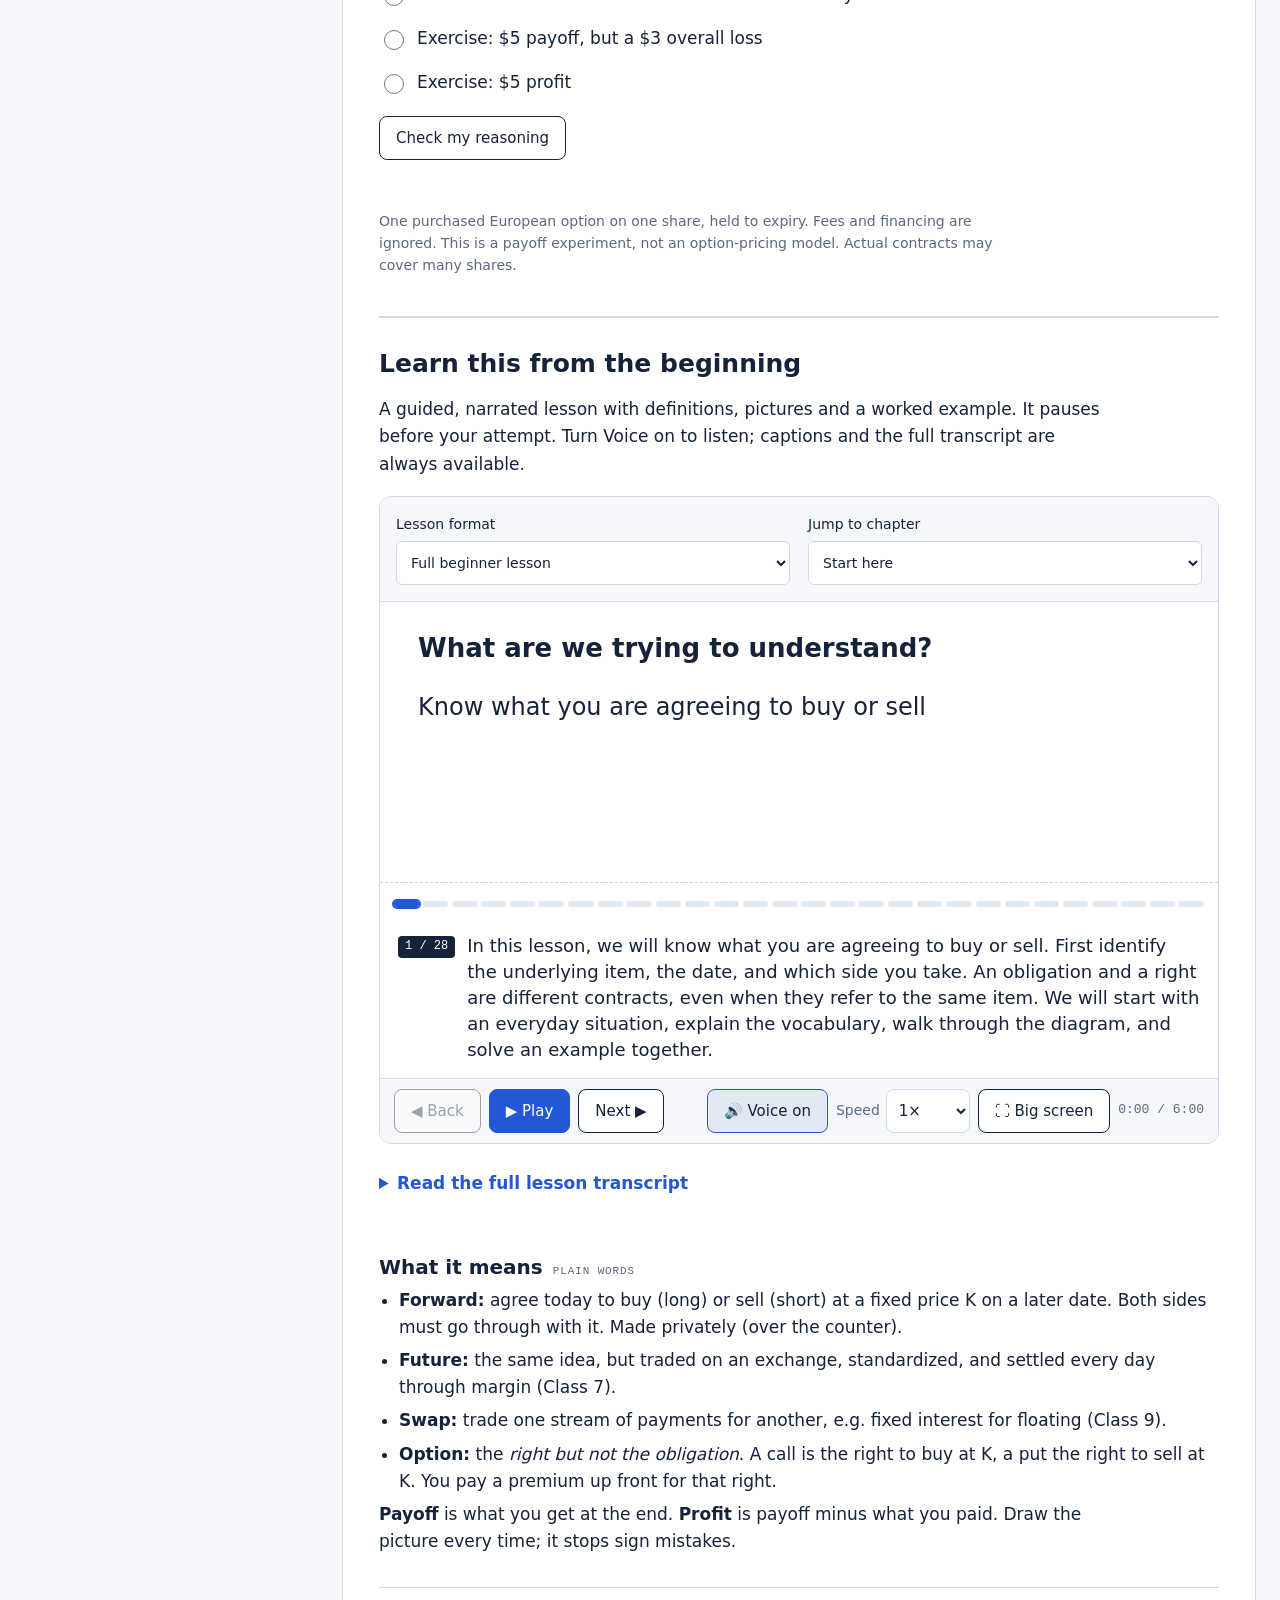
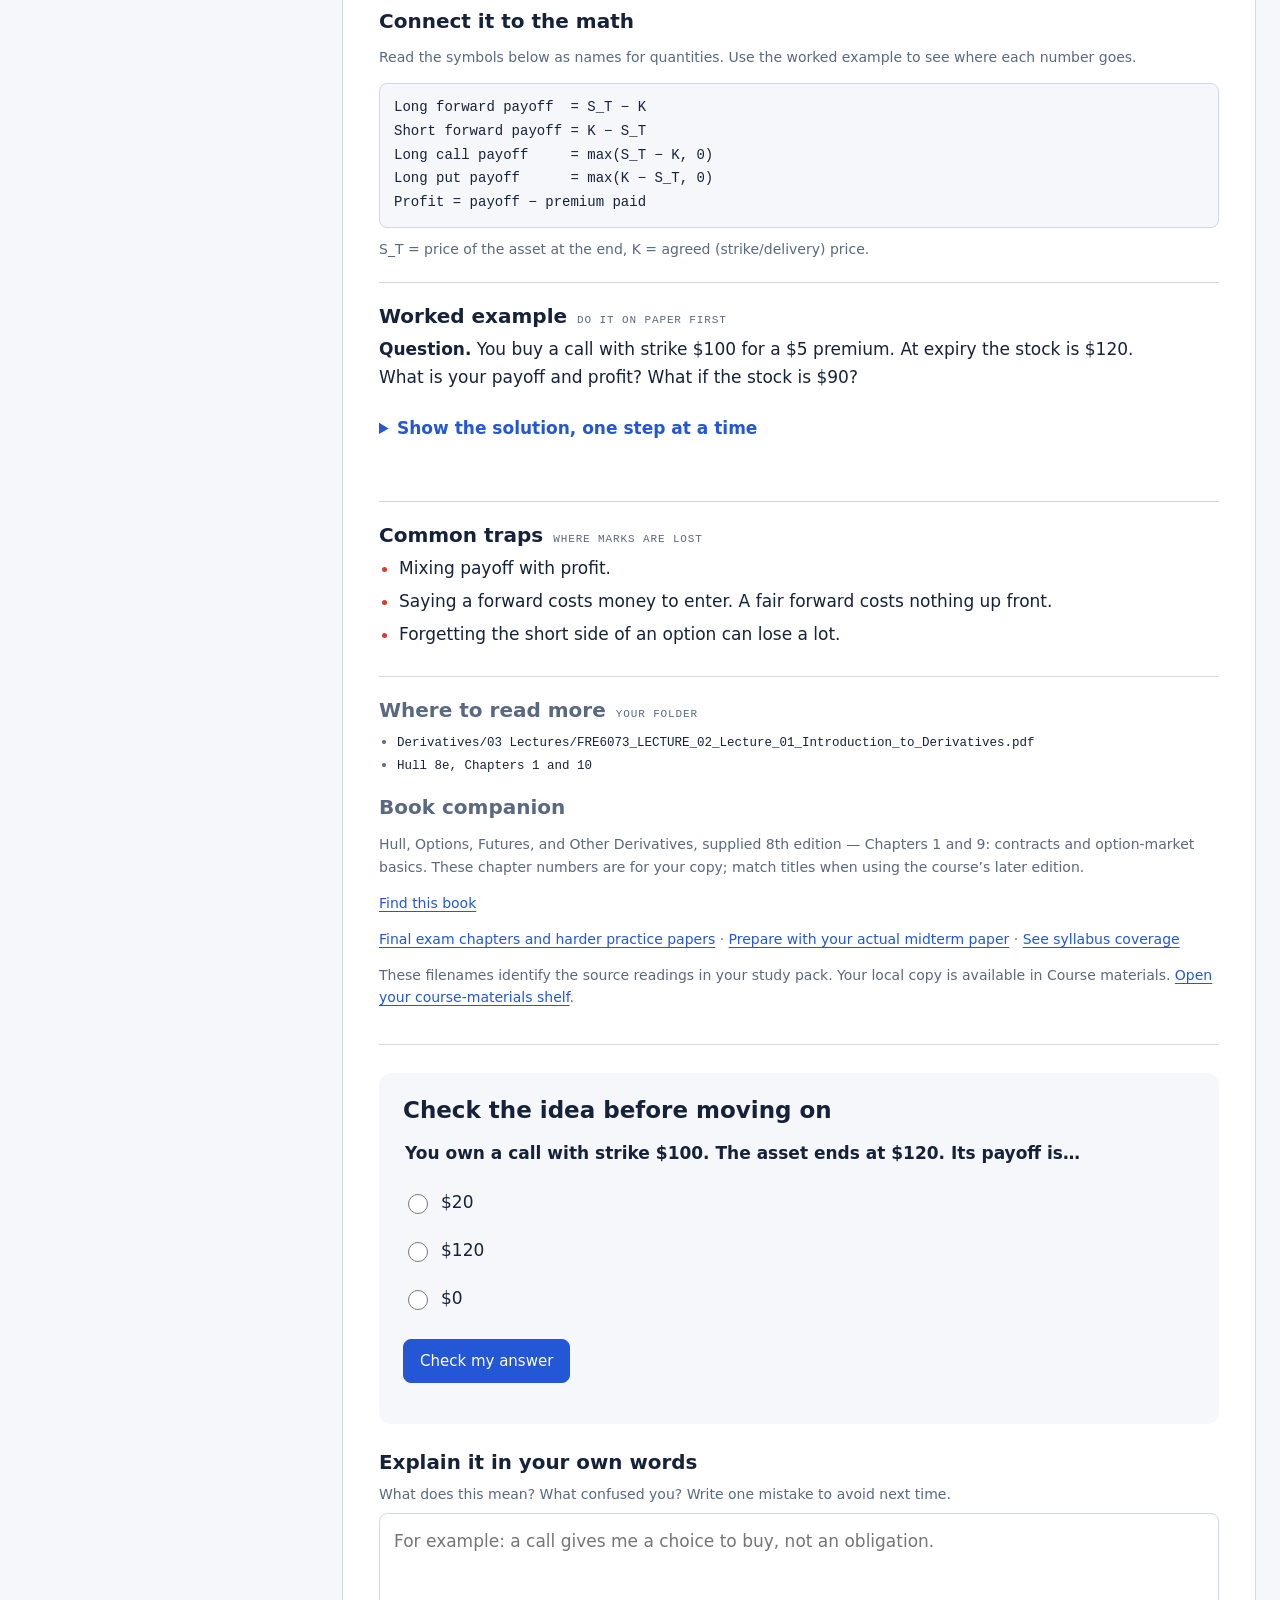
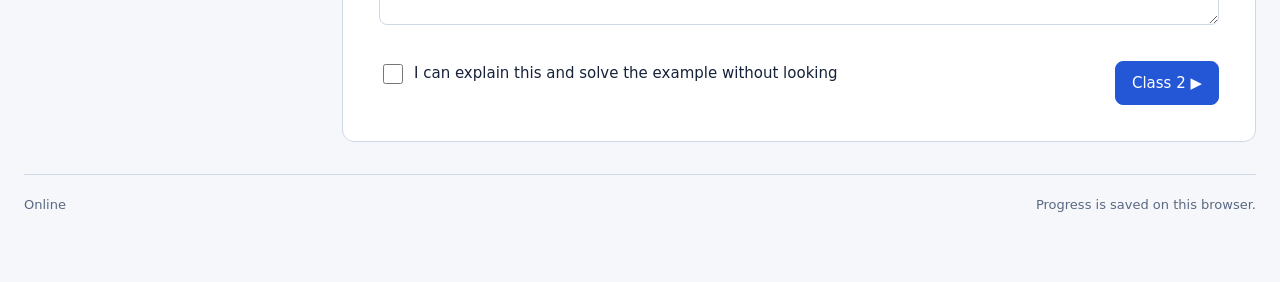
==== commit 2bae0a0d: "Add Derivatives final chapters page, two harder practice papers and Ch 11/14 lessons Final scope: Hu" ====
--- a/all.html
+++ b/all.html
@@ -9,7 +9,6 @@
 <link rel="apple-touch-icon" href="icons/icon-192.png">
 
 <title>Finals Sketchbook</title>
-<meta name="claude:viewport-fit-sides" content="cover">
 <link rel="stylesheet" href="assets/base.css"><link rel="stylesheet" href="assets/study.css">
 </head>
 <body><a class="skip" href="#sheet">Skip to lesson</a><header class="appbar"><a class="wordmark" href="index.html">Finals Sketchbook</a><nav aria-label="Main navigation"><a href="index.html">Study desk</a><a href="library.html">Course materials</a><label class="theme-label">Appearance <select id="theme"><option value="system">System</option><option value="light">Light</option><option value="dark">Dark</option></select></label></nav></header>
@@ -21,9 +20,9 @@
   <aside class="side">
     <div class="brand"><a href="./" style="font-size:14px;color:var(--blue);text-decoration:none">← All subjects</a>
       <h1>Finals Sketchbook</h1>
-      <p>35 short classes, grouped by subject and ordered basic to advanced inside each one. Start the full beginner lesson, then try the worked example yourself.</p>
+      <p>37 short classes, grouped by subject and ordered basic to advanced inside each one. Start the full beginner lesson, then try the worked example yourself.</p>
     </div>
-    <div class="prog" id="progtxt">0 of 35 done</div>
+    <div class="prog" id="progtxt">0 of 37 done</div>
     <div class="bar"><i id="progbar"></i></div>
     <div class="mobile-pick"><label for="pick" class="tm" style="font-size:13px;color:var(--mut)">Jump to a class</label><select id="pick"></select></div>
     <label class="search-label" for="lesson-search">Find a lesson</label><input id="lesson-search" type="search" placeholder="Search this subject"><p id="search-status" class="small" role="status"></p><nav id="nav" aria-label="Lessons"></nav>
@@ -33,5 +32,5 @@
 
 
 
-<footer class="appfooter"><span id="connection"></span><span id="save-status" role="status">Progress is saved on this browser.</span></footer><noscript><p>Please enable JavaScript for interactive lessons. The <a href="pdf/Finals%20Sketchbook%20-%20All%20Subjects.pdf">original printable notes</a> also work without JavaScript.</p></noscript><script src="assets/config.js"></script><script src="assets/common.js"></script><script src="assets/lessons.js"></script><script src="assets/beginner.js"></script><script>const PAGE="all";</script><script src="assets/labs.js"></script><script src="assets/guided-lessons.js"></script><script src="assets/study.js"></script></body>
+<footer class="appfooter"><span id="connection"></span><span id="save-status" role="status">Progress is saved on this browser.</span></footer><noscript><p>Please enable JavaScript for interactive lessons. The <a href="pdf/Finals%20Sketchbook%20-%20All%20Subjects.pdf">original printable notes</a> also work without JavaScript.</p></noscript><script src="assets/config.js"></script><script src="assets/common.js"></script><script src="assets/lessons.js"></script><script src="assets/beginner.js"></script><script>const PAGE="all";</script><script src="assets/labs.js"></script><script src="assets/videos.js"></script><script src="assets/guided-lessons.js"></script><script src="assets/study.js"></script></body>
 </html>
